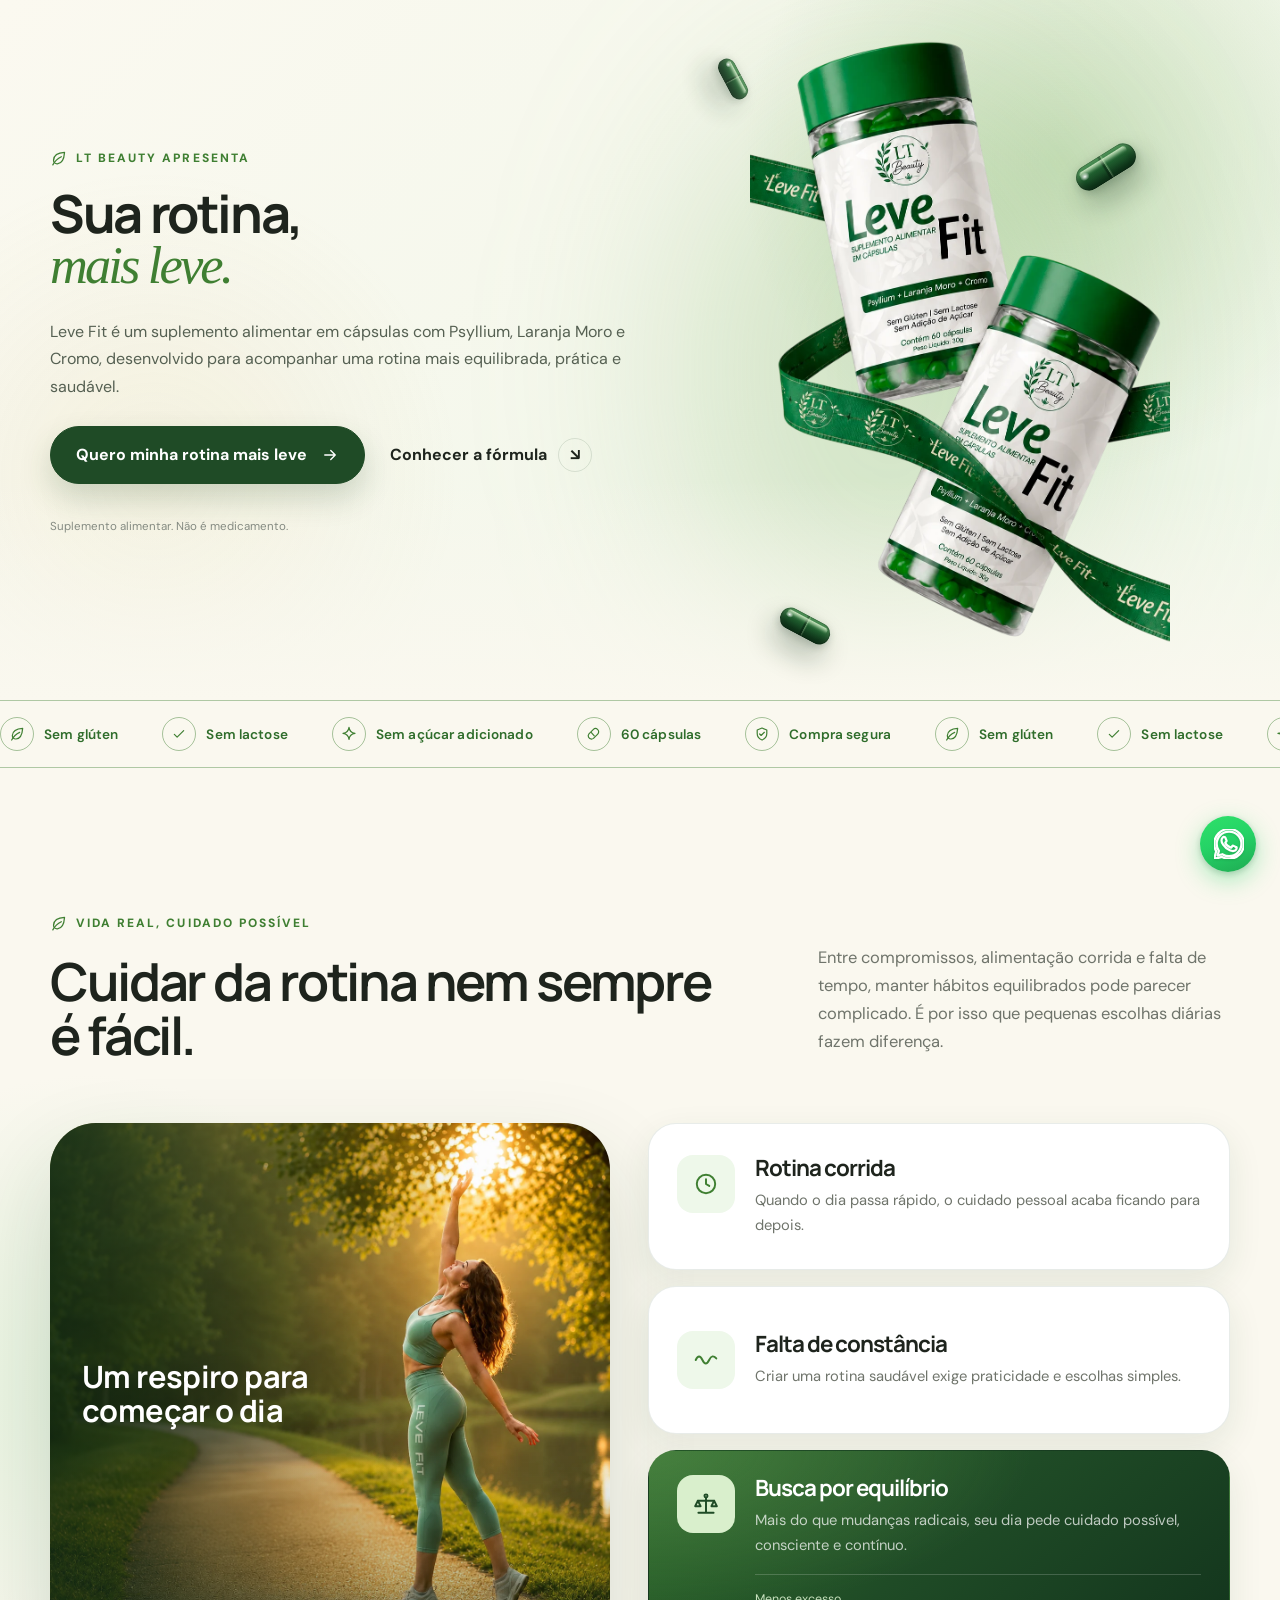
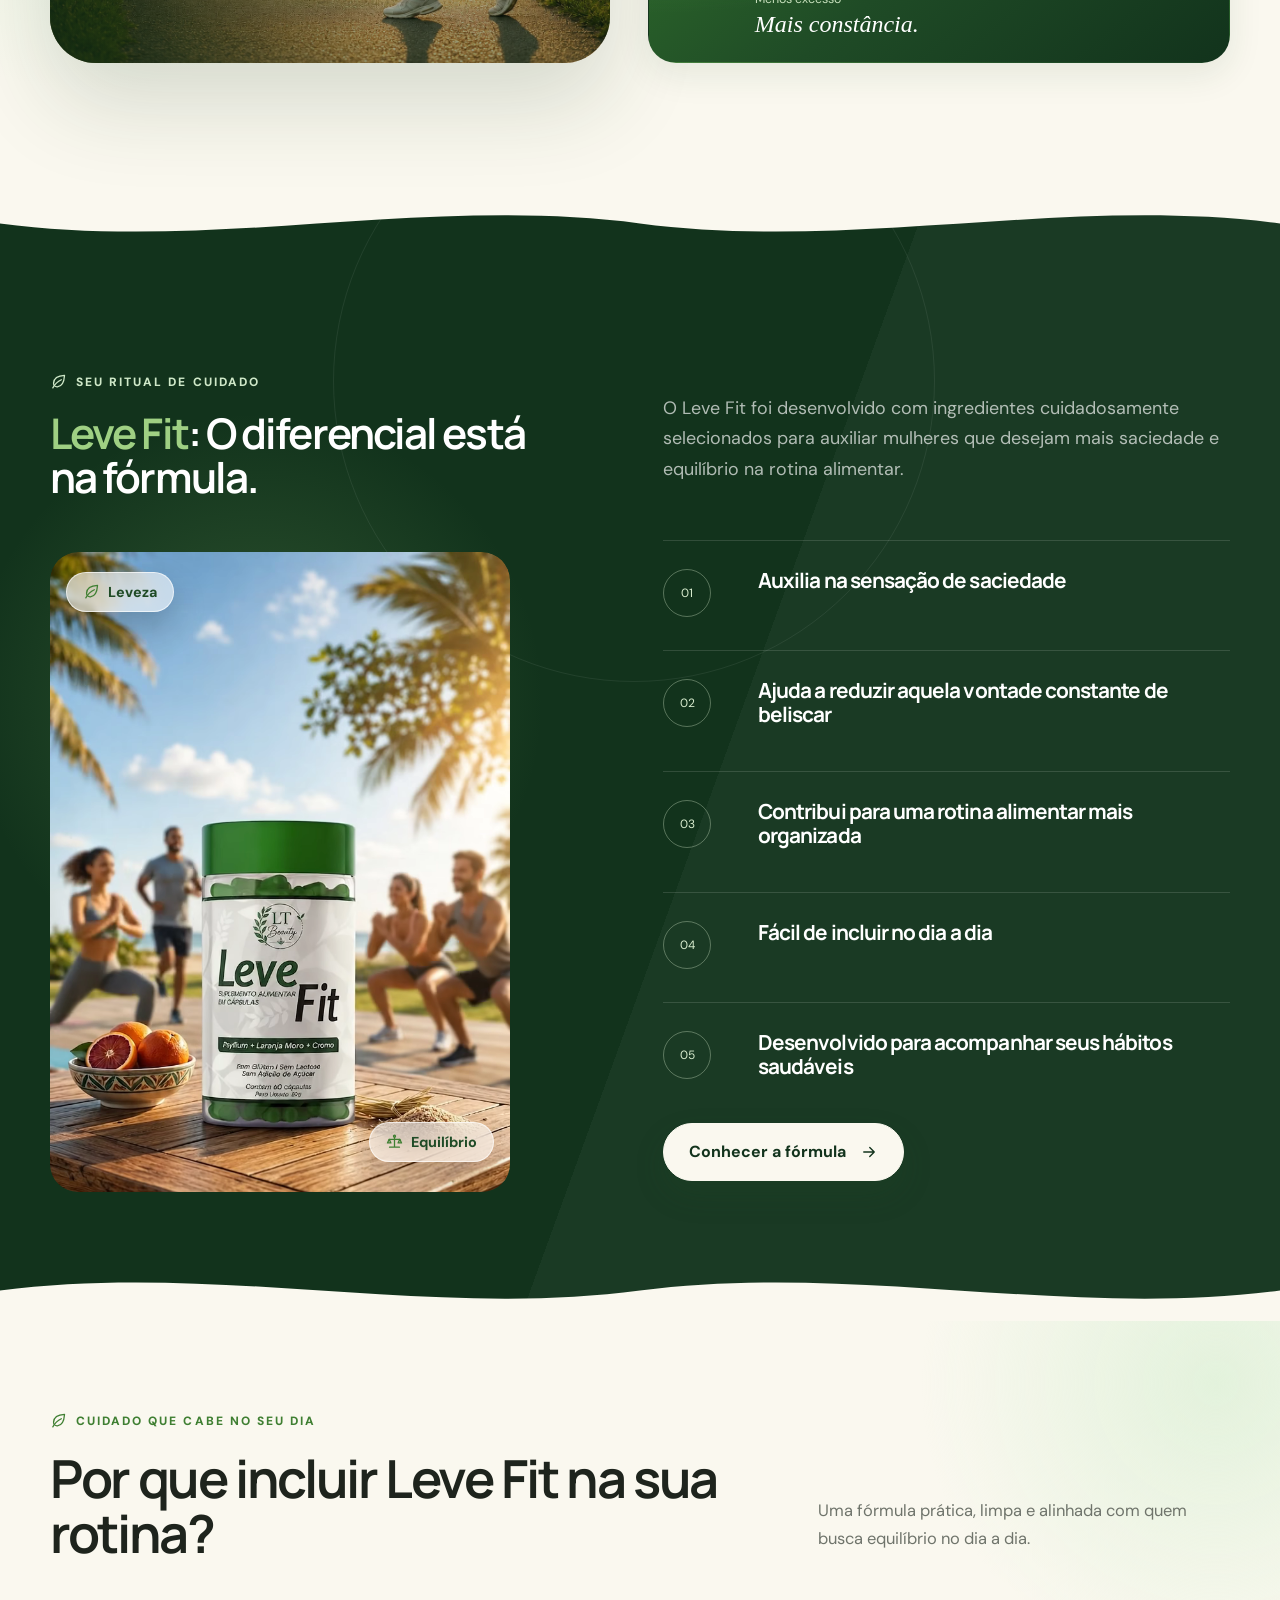
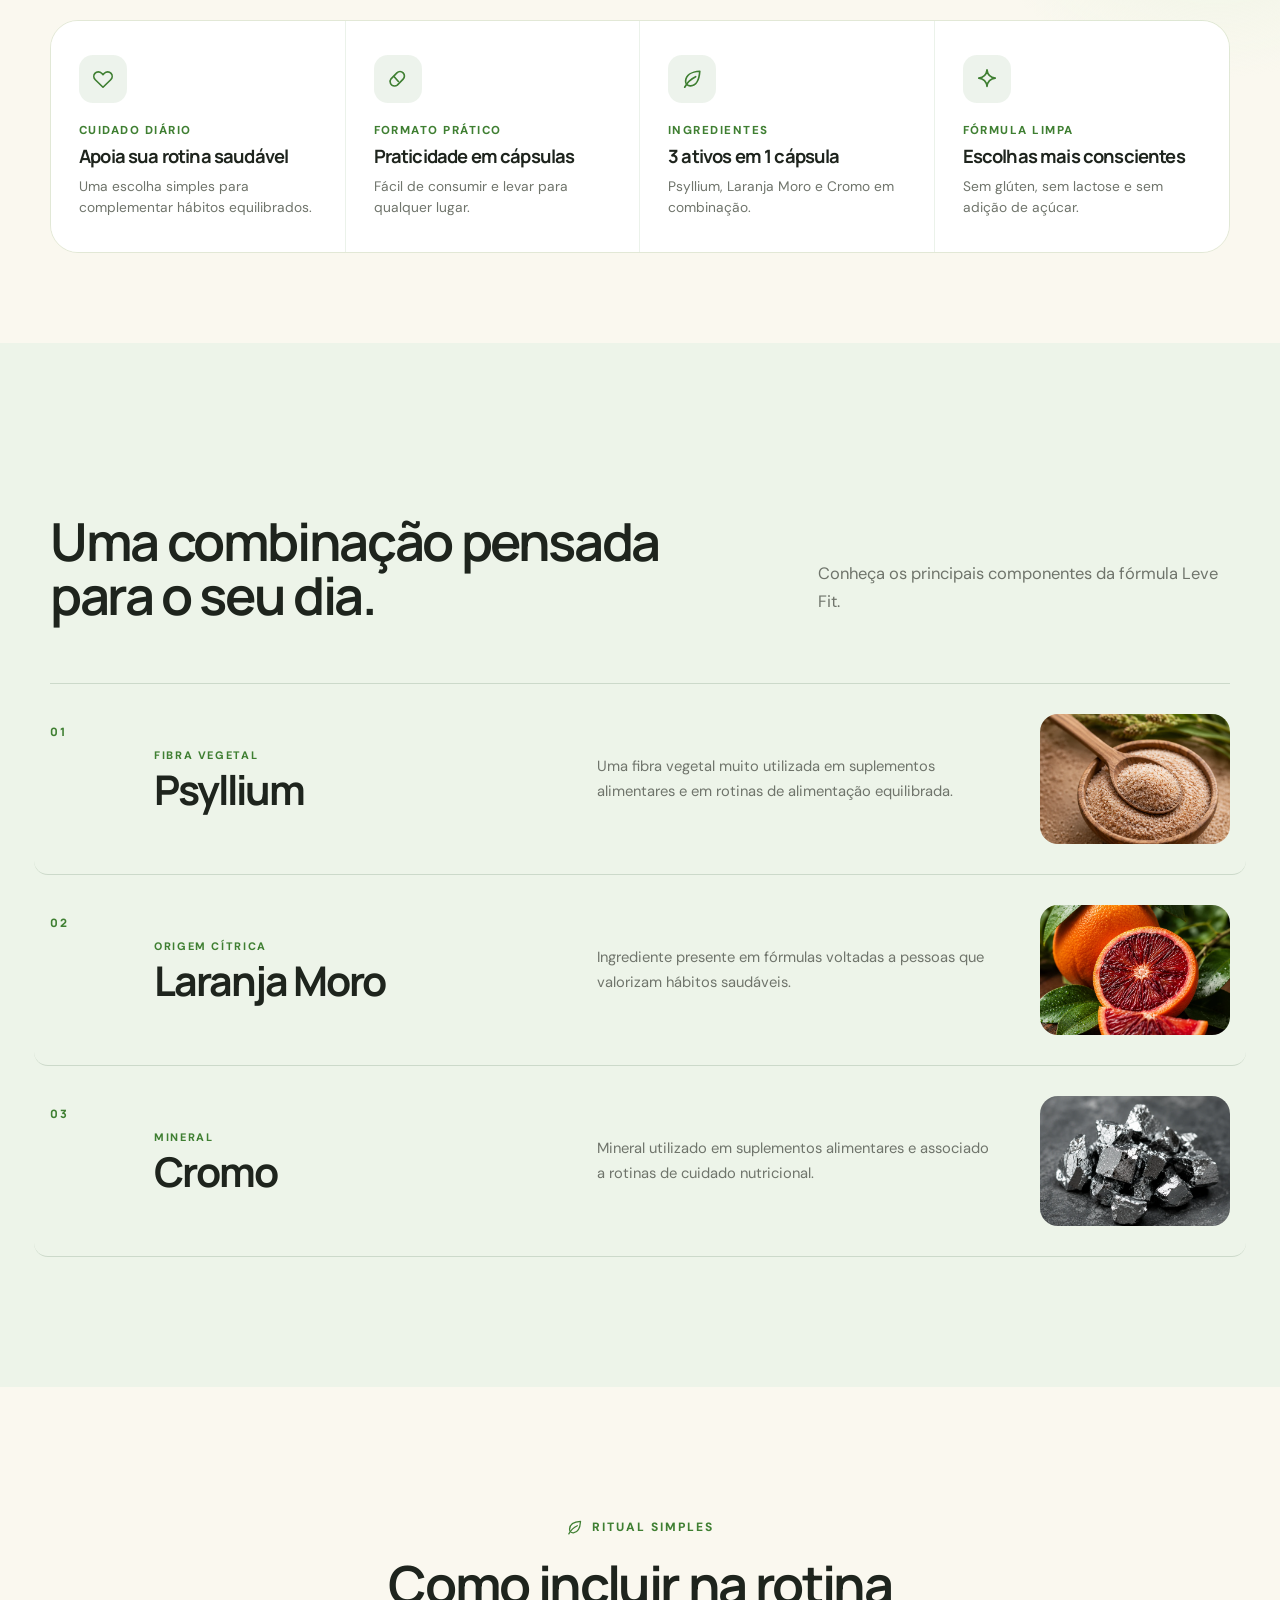
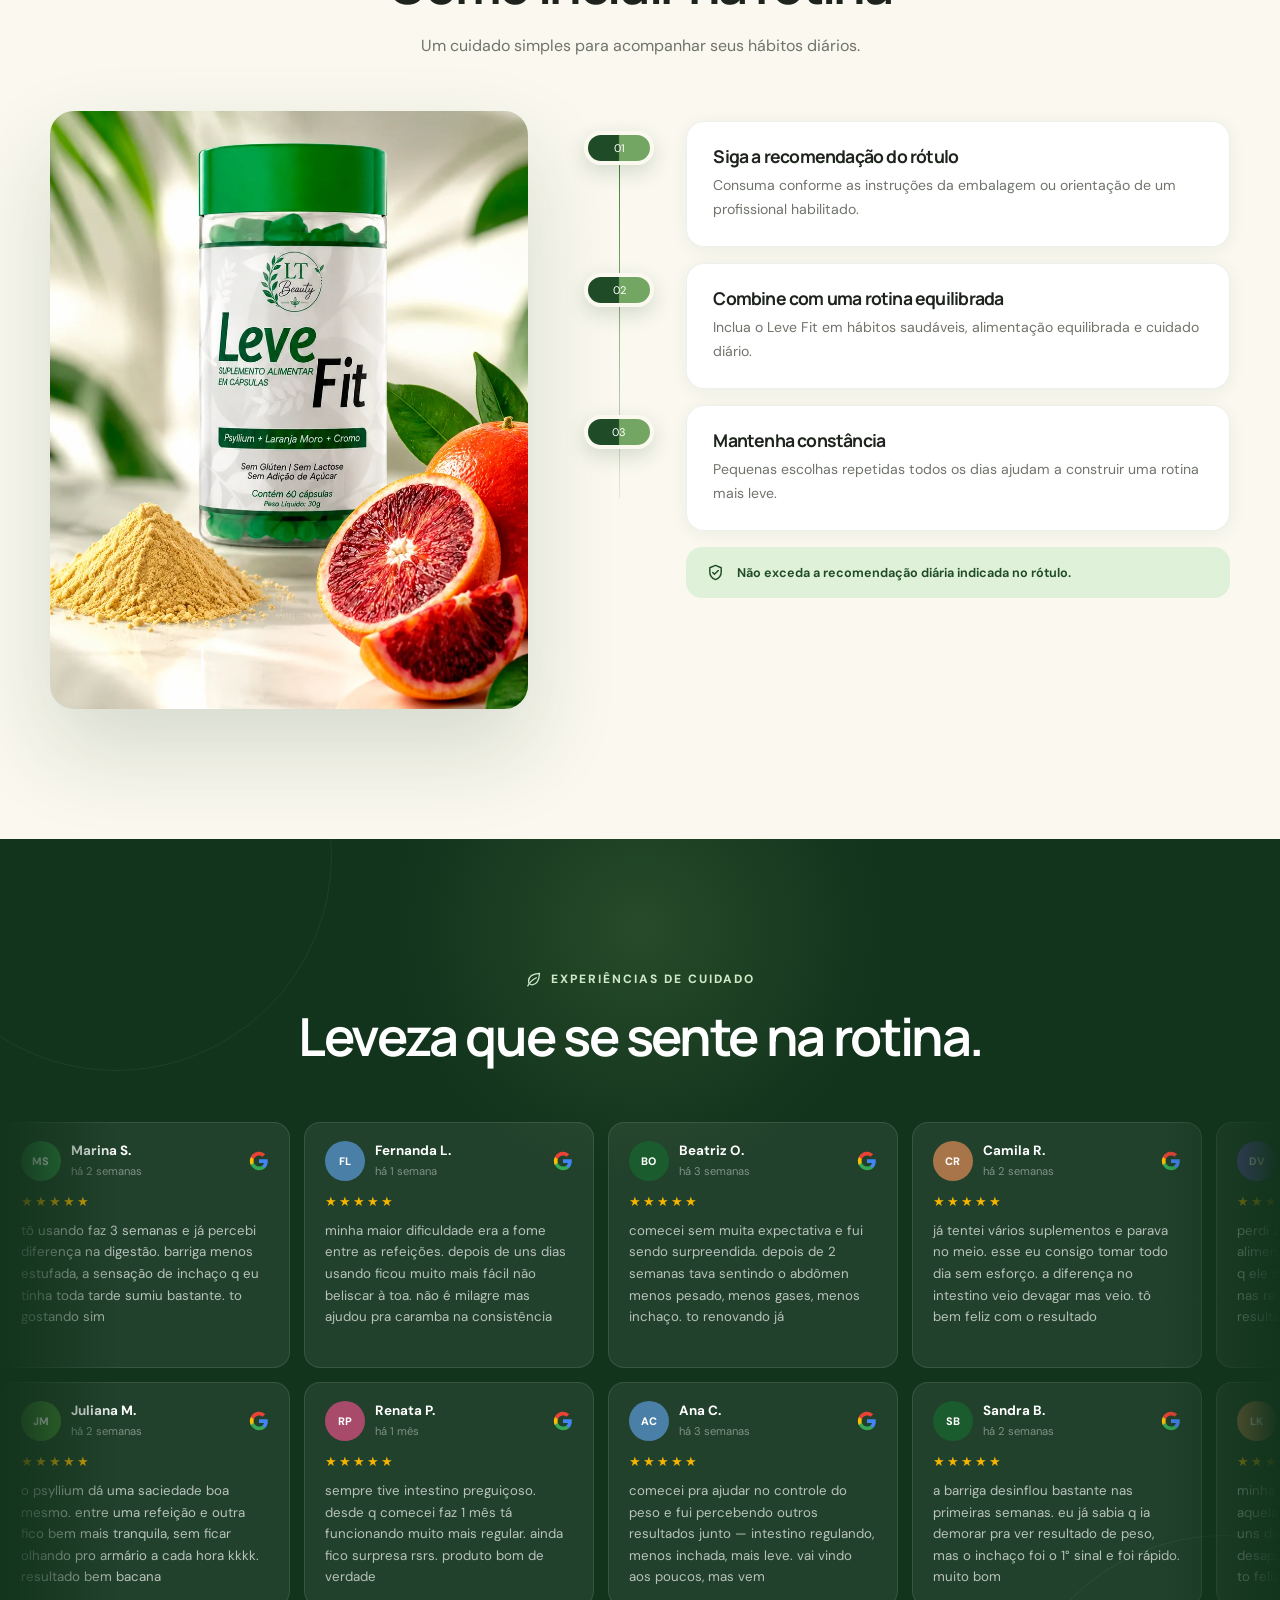
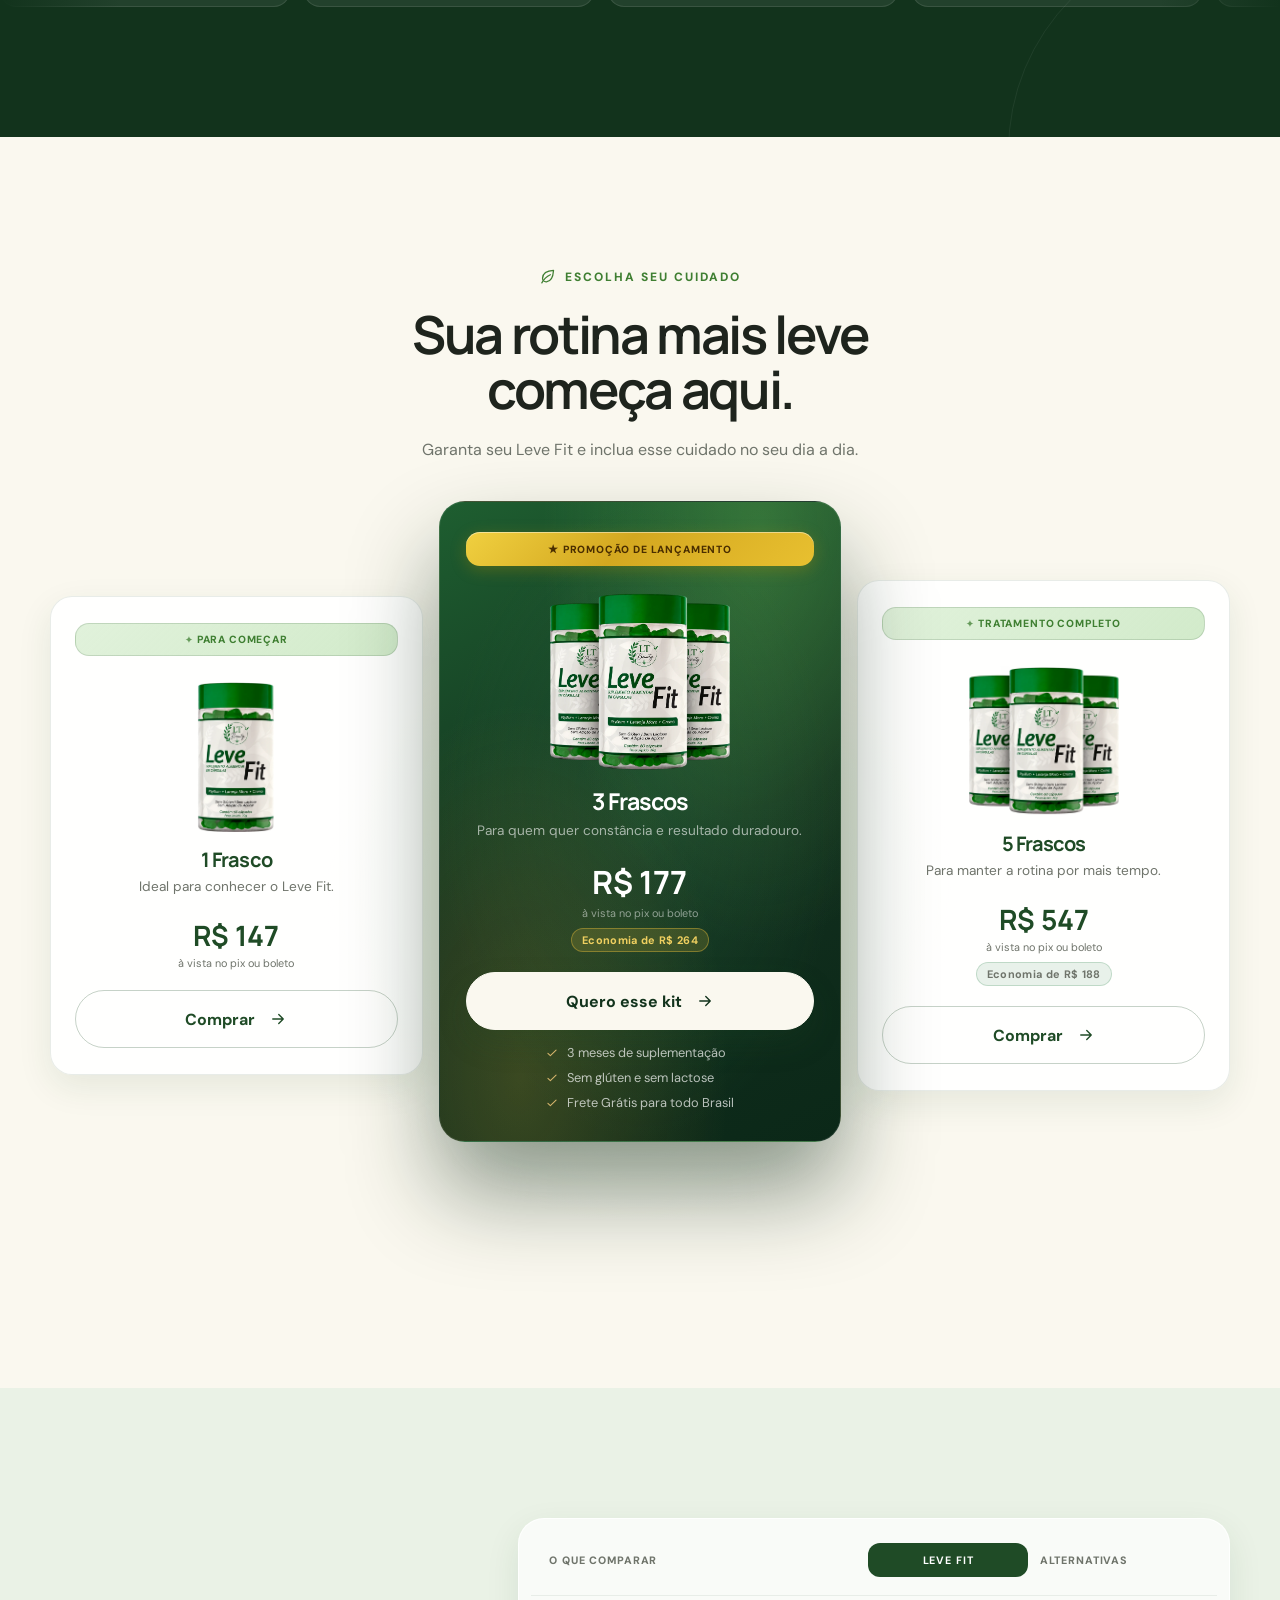
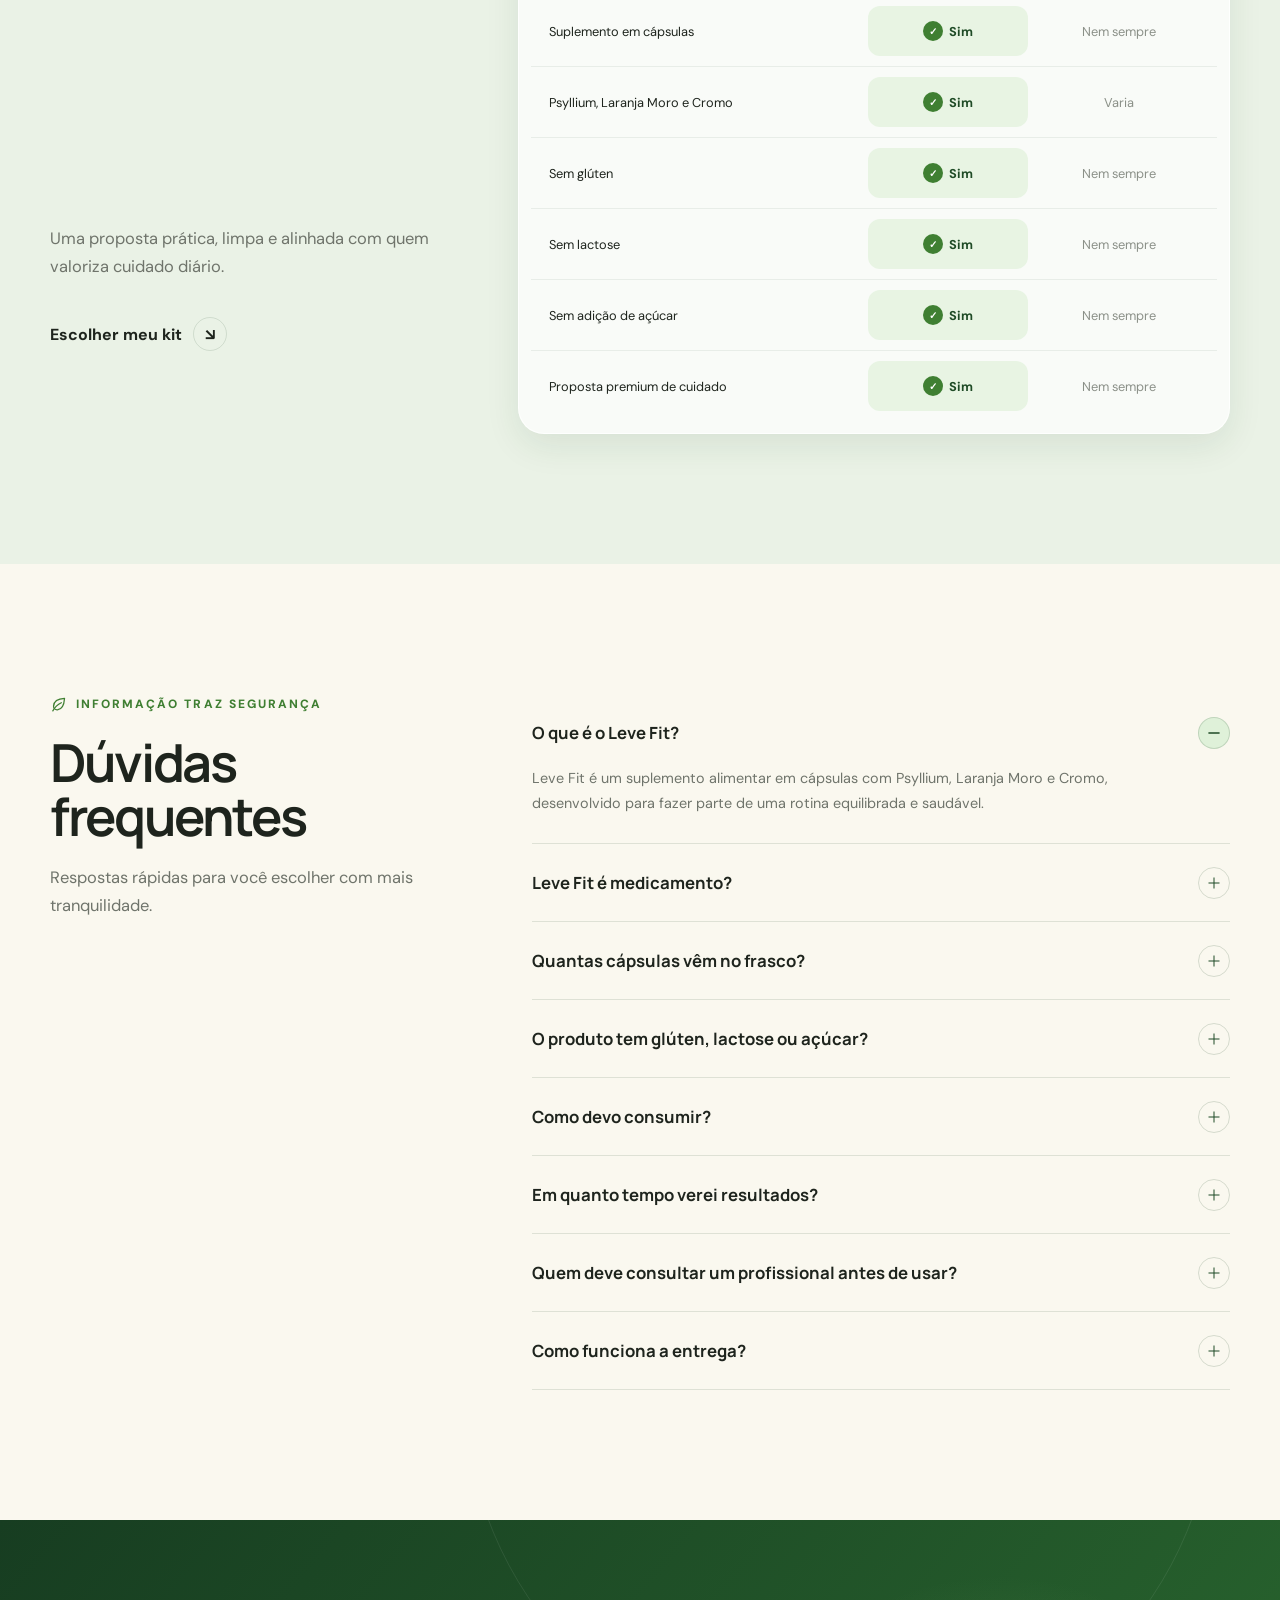
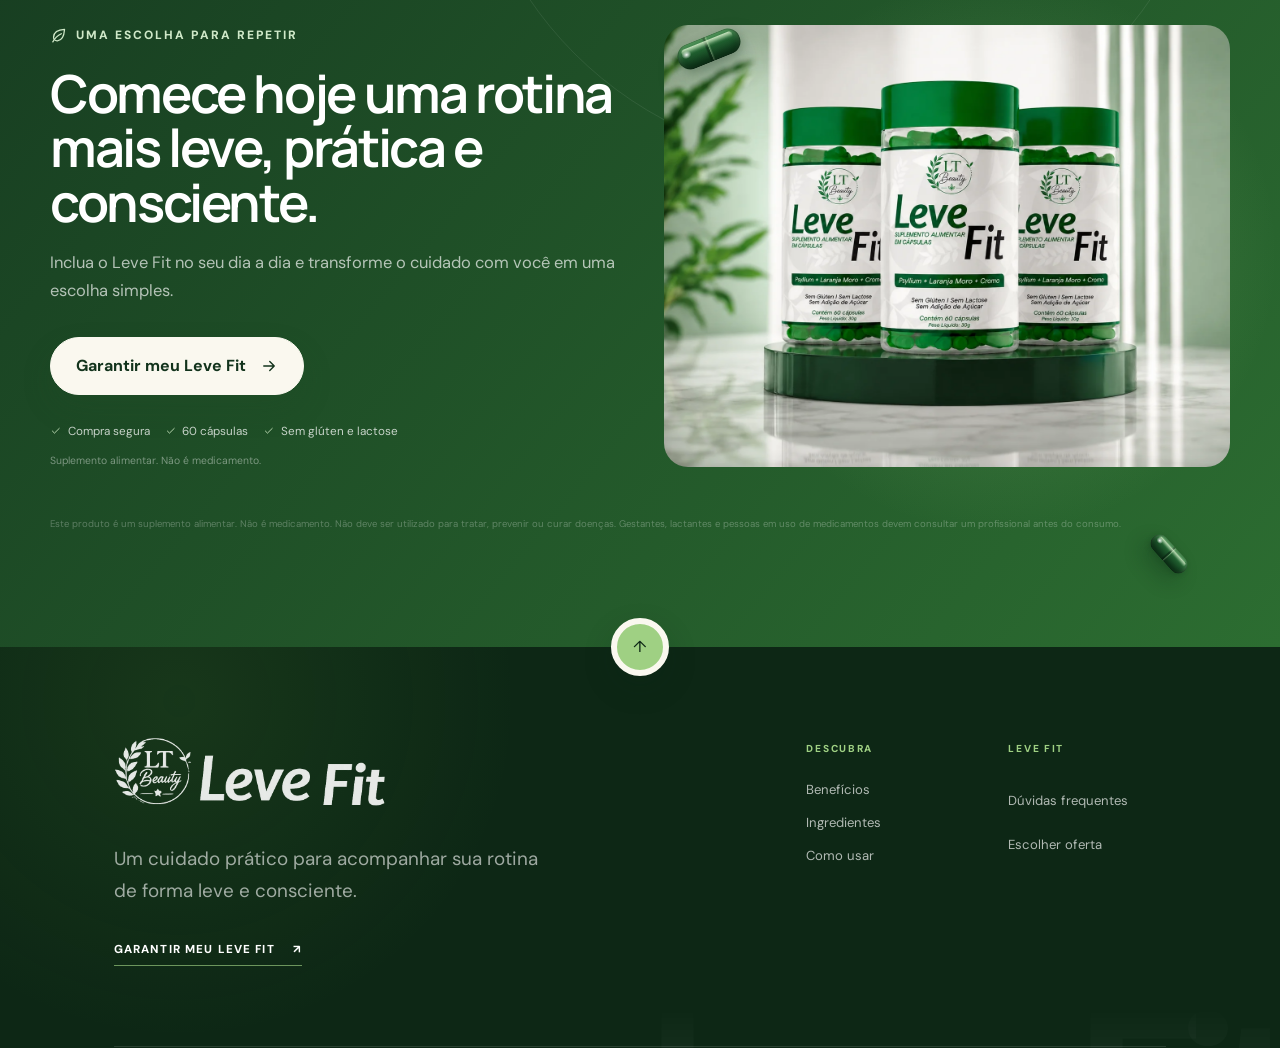
==== index.html @ 5aac49a7 "fix: glifo do whatsapp estava incompleto O SVG tinha so 2 dos 3 subpaths do simbolo: faltava justame" ====
﻿<!doctype html>
<html lang="pt-BR">
<head>
  <meta charset="utf-8">
  <meta name="viewport" content="width=device-width, initial-scale=1">
  <meta name="theme-color" content="#1f4b26">
  <meta name="description" content="Conheça o Leve Fit, suplemento alimentar em cápsulas com Psyllium, Laranja Moro e Cromo. Sem glúten, sem lactose e sem adição de açúcar.">
  <title>Leve Fit | Suplemento Alimentar em Cápsulas | LT Beauty</title>

  <!-- Open Graph / WhatsApp / redes sociais -->
  <meta property="og:type" content="website">
  <meta property="og:site_name" content="Leve Fit">
  <meta property="og:url" content="https://vortexoficial.github.io/levefit/">
  <meta property="og:title" content="Leve Fit | Suplemento Alimentar em Cápsulas | LT Beauty">
  <meta property="og:description" content="Conheça o Leve Fit, suplemento alimentar em cápsulas com Psyllium, Laranja Moro e Cromo. Sem glúten, sem lactose e sem adição de açúcar.">
  <meta property="og:image" content="https://vortexoficial.github.io/levefit/assets/thumb-og.jpg">
  <meta property="og:image:width" content="1200">
  <meta property="og:image:height" content="1200">
  <meta property="og:image:type" content="image/jpeg">
  <meta property="og:image:alt" content="Leve Fit – Suplemento alimentar em cápsulas">
  <!-- Twitter / X -->
  <meta name="twitter:card" content="summary_large_image">
  <meta name="twitter:title" content="Leve Fit | Suplemento Alimentar em Cápsulas | LT Beauty">
  <meta name="twitter:description" content="Conheça o Leve Fit, suplemento alimentar em cápsulas com Psyllium, Laranja Moro e Cromo. Sem glúten, sem lactose e sem adição de açúcar.">
  <meta name="twitter:image" content="https://vortexoficial.github.io/levefit/assets/thumb-og.jpg">
  <link rel="preconnect" href="https://fonts.googleapis.com">
  <link rel="preconnect" href="https://fonts.gstatic.com" crossorigin>
  <link href="https://fonts.googleapis.com/css2?family=DM+Sans:wght@400;500;600;700&family=Manrope:wght@400;500;600;700;800&display=swap" rel="stylesheet">
  <link rel="icon" type="image/svg+xml" href="assets/favicon.svg">
  <link rel="stylesheet" href="styles.css">
  <script src="script.js" defer></script>
</head>
<body>
  <a class="skip-link" href="#conteudo">Pular para o conteúdo</a>

  <svg class="svg-sprite" aria-hidden="true">
    <symbol id="i-leaf" viewBox="0 0 24 24">
      <path d="M20.5 3.5C11 4 5.4 8.2 5 14.3c-.2 3.2 2.3 5.5 5.5 5.2 6.2-.5 9.4-7.4 10-16Z"/>
      <path d="M4 21c2.6-5 6.5-8.9 12-11.5"/>
    </symbol>
    <symbol id="i-check" viewBox="0 0 24 24">
      <path d="m5 12.5 4.2 4.2L19 7"/>
    </symbol>
    <symbol id="i-shield" viewBox="0 0 24 24">
      <path d="M12 3 4.8 6v5.3c0 4.6 2.8 8 7.2 9.7 4.4-1.7 7.2-5.1 7.2-9.7V6L12 3Z"/>
      <path d="m8.5 12 2.2 2.2 4.8-4.8"/>
    </symbol>
    <symbol id="i-capsule" viewBox="0 0 24 24">
      <path d="M8.2 19.6a4.8 4.8 0 0 1-3.8-7.8l6.4-6.4a4.8 4.8 0 0 1 6.8 6.8l-6.4 6.4a4.8 4.8 0 0 1-3 1Z"/>
      <path d="m8.1 9.8 4.3 4.9"/>
    </symbol>
    <symbol id="i-spark" viewBox="0 0 24 24">
      <path d="M12 2c.7 5.7 3.3 8.3 9 9-5.7.7-8.3 3.3-9 9-.7-5.7-3.3-8.3-9-9 5.7-.7 8.3-3.3 9-9Z"/>
    </symbol>
    <symbol id="i-heart" viewBox="0 0 24 24">
      <path d="M20.8 5.9c-2-2.2-5.3-2.2-7.3-.2L12 7.2l-1.5-1.5c-2-2-5.3-2-7.3.2-1.8 2-1.5 5 .4 6.9L12 21l8.4-8.2c1.9-1.9 2.2-4.9.4-6.9Z"/>
    </symbol>
    <symbol id="i-arrow" viewBox="0 0 24 24">
      <path d="M5 12h14M13 6l6 6-6 6"/>
    </symbol>
    <symbol id="i-lock" viewBox="0 0 24 24">
      <rect x="4.5" y="10" width="15" height="11" rx="3"/>
      <path d="M8 10V7a4 4 0 0 1 8 0v3"/>
    </symbol>
    <symbol id="i-box" viewBox="0 0 24 24">
      <path d="m4 7.5 8-4 8 4v9l-8 4-8-4v-9Z"/>
      <path d="m4.5 7.7 7.5 4 7.5-4M12 12v8.5"/>
    </symbol>
    <symbol id="i-clock" viewBox="0 0 24 24">
      <circle cx="12" cy="12" r="8.5"/>
      <path d="M12 7.6V12l3 1.8"/>
    </symbol>
    <symbol id="i-wave" viewBox="0 0 24 24">
      <path d="M2.5 12c2-4.2 4.2-4.2 6.2 0s4.2 4.2 6.2 0 4.2-4.2 6.6-1.4"/>
    </symbol>
    <symbol id="i-balance" viewBox="0 0 24 24">
      <circle cx="12" cy="4.5" r="1.4"/>
      <path d="M12 5.9V20M5 20h14M4.5 9h15"/>
      <path d="M4.5 9 2 14h5z"/>
      <path d="M19.5 9 17 14h5z"/>
    </symbol>
  </svg>

  <main id="conteudo">
    <section class="hero section" id="inicio">
      <div class="hero-glow" aria-hidden="true"></div>
      <div class="capsule capsule-a" aria-hidden="true"></div>
      <div class="capsule capsule-b" aria-hidden="true"></div>
      <div class="capsule capsule-c" aria-hidden="true"></div>
      <div class="container hero-grid">
        <div class="hero-copy">
          <p class="eyebrow reveal"><span></span> LT Beauty apresenta</p>
          <h1 class="reveal">Sua rotina, <em>mais leve.</em></h1>
          <p class="hero-text reveal">Leve Fit é um suplemento alimentar em cápsulas com Psyllium, Laranja Moro e Cromo, desenvolvido para acompanhar uma rotina mais equilibrada, prática e saudável.</p>
          <div class="hero-actions reveal">
            <a class="button magnetic" href="#comprar">Quero minha rotina mais leve <svg><use href="#i-arrow"/></svg></a>
            <a class="text-link" href="#formula">Conhecer a fórmula <span>↘</span></a>
          </div>
          <p class="microcopy reveal">Suplemento alimentar. Não é medicamento.</p>
        </div>

        <div class="hero-visual reveal">
          <picture class="hero-image-wrap">
            <source media="(max-width: 820px)" srcset="assets/imgmobile.webp">
            <img src="assets/img.webp" alt="Frasco do suplemento Leve Fit com cápsulas verdes">
          </picture>
        </div>
      </div>
    </section>

    <section class="trust-strip" aria-label="Diferenciais do produto">
      <div class="trust-track">
        <div class="trust-group">
          <article class="trust-card"><span><svg><use href="#i-leaf"/></svg></span> Sem glúten</article>
          <article class="trust-card"><span><svg><use href="#i-check"/></svg></span> Sem lactose</article>
          <article class="trust-card"><span><svg><use href="#i-spark"/></svg></span> Sem açúcar adicionado</article>
          <article class="trust-card"><span><svg><use href="#i-capsule"/></svg></span> 60 cápsulas</article>
          <article class="trust-card"><span><svg><use href="#i-shield"/></svg></span> Compra segura</article>
          <article class="trust-card"><span><svg><use href="#i-leaf"/></svg></span> Sem glúten</article>
          <article class="trust-card"><span><svg><use href="#i-check"/></svg></span> Sem lactose</article>
          <article class="trust-card"><span><svg><use href="#i-spark"/></svg></span> Sem açúcar adicionado</article>
          <article class="trust-card"><span><svg><use href="#i-capsule"/></svg></span> 60 cápsulas</article>
          <article class="trust-card"><span><svg><use href="#i-shield"/></svg></span> Compra segura</article>
          <article class="trust-card"><span><svg><use href="#i-leaf"/></svg></span> Sem glúten</article>
          <article class="trust-card"><span><svg><use href="#i-check"/></svg></span> Sem lactose</article>
          <article class="trust-card"><span><svg><use href="#i-spark"/></svg></span> Sem açúcar adicionado</article>
          <article class="trust-card"><span><svg><use href="#i-capsule"/></svg></span> 60 cápsulas</article>
          <article class="trust-card"><span><svg><use href="#i-shield"/></svg></span> Compra segura</article>
        </div>
        <div class="trust-group" aria-hidden="true">
          <article class="trust-card"><span><svg><use href="#i-leaf"/></svg></span> Sem glúten</article>
          <article class="trust-card"><span><svg><use href="#i-check"/></svg></span> Sem lactose</article>
          <article class="trust-card"><span><svg><use href="#i-spark"/></svg></span> Sem açúcar adicionado</article>
          <article class="trust-card"><span><svg><use href="#i-capsule"/></svg></span> 60 cápsulas</article>
          <article class="trust-card"><span><svg><use href="#i-shield"/></svg></span> Compra segura</article>
          <article class="trust-card"><span><svg><use href="#i-leaf"/></svg></span> Sem glúten</article>
          <article class="trust-card"><span><svg><use href="#i-check"/></svg></span> Sem lactose</article>
          <article class="trust-card"><span><svg><use href="#i-spark"/></svg></span> Sem açúcar adicionado</article>
          <article class="trust-card"><span><svg><use href="#i-capsule"/></svg></span> 60 cápsulas</article>
          <article class="trust-card"><span><svg><use href="#i-shield"/></svg></span> Compra segura</article>
          <article class="trust-card"><span><svg><use href="#i-leaf"/></svg></span> Sem glúten</article>
          <article class="trust-card"><span><svg><use href="#i-check"/></svg></span> Sem lactose</article>
          <article class="trust-card"><span><svg><use href="#i-spark"/></svg></span> Sem açúcar adicionado</article>
          <article class="trust-card"><span><svg><use href="#i-capsule"/></svg></span> 60 cápsulas</article>
          <article class="trust-card"><span><svg><use href="#i-shield"/></svg></span> Compra segura</article>
        </div>
      </div>
    </section>

    <section class="section routine-section">
      <div class="container">
        <div class="section-heading split-heading">
          <div>
            <p class="eyebrow reveal"><span></span> Vida real, cuidado possível</p>
            <h2 class="reveal">Cuidar da rotina nem sempre é fácil.</h2>
          </div>
          <p class="reveal">Entre compromissos, alimentação corrida e falta de tempo, manter hábitos equilibrados pode parecer complicado. É por isso que pequenas escolhas diárias fazem diferença.</p>
        </div>

        <div class="routine-layout">
          <figure class="routine-feature reveal">
            <!-- Replace this placeholder with final product/lifestyle image. -->
            <img src="assets/morning-routine.webp" loading="lazy" alt="Mulher em uma rotina saudável ao ar livre">
            <figcaption>Um respiro para começar o dia</figcaption>
          </figure>

          <ol class="routine-journey">
            <li class="journey-step reveal">
              <span class="journey-icon"><svg><use href="#i-clock"/></svg></span>
              <div class="journey-body">
                <h3>Rotina corrida</h3>
                <p>Quando o dia passa rápido, o cuidado pessoal acaba ficando para depois.</p>
              </div>
            </li>
            <li class="journey-step reveal">
              <span class="journey-icon"><svg><use href="#i-wave"/></svg></span>
              <div class="journey-body">
                <h3>Falta de constância</h3>
                <p>Criar uma rotina saudável exige praticidade e escolhas simples.</p>
              </div>
            </li>
            <li class="journey-step journey-step-final reveal">
              <span class="journey-icon"><svg><use href="#i-balance"/></svg></span>
              <div class="journey-body">
                <h3>Busca por equilíbrio</h3>
                <p>Mais do que mudanças radicais, seu dia pede cuidado possível, consciente e contínuo.</p>
                <div class="journey-manifesto">
                  <span>Menos excesso</span>
                  <strong>Mais constância.</strong>
                </div>
              </div>
            </li>
          </ol>
        </div>
      </div>
    </section>

    <section class="section product-story" id="formula">
      <svg class="story-wave story-wave-top" viewBox="0 0 1440 70" preserveAspectRatio="none" aria-hidden="true">
        <path d="M0,38 C240,72 480,4 720,38 C960,72 1200,4 1440,38 L1440,0 L0,0 Z"/>
      </svg>
      <div class="product-story-bg" aria-hidden="true"></div>
      <div class="container story-grid">
        <div class="story-sticky">
          <p class="eyebrow eyebrow-light reveal"><span></span> Seu ritual de cuidado</p>
          <h2 class="reveal"><span class="story-brand">Leve Fit</span>: O diferencial está na fórmula.</h2>
          <div class="story-product reveal">
            <video autoplay muted loop playsinline>
              <source src="assets/video.mp4" type="video/mp4">
            </video>
            <span class="story-badge story-badge-a"><svg><use href="#i-leaf"/></svg> Leveza</span>
            <span class="story-badge story-badge-b"><svg><use href="#i-balance"/></svg> Equilíbrio</span>
          </div>
        </div>
        <div class="story-steps">
          <p class="story-intro reveal">O Leve Fit foi desenvolvido com ingredientes cuidadosamente selecionados para auxiliar mulheres que desejam mais saciedade e equilíbrio na rotina alimentar.</p>
          <article class="story-card reveal">
            <span>01</span>
            <div>
              <h3>Auxilia na sensação de saciedade</h3>
            </div>
          </article>
          <article class="story-card reveal">
            <span>02</span>
            <div>
              <h3>Ajuda a reduzir aquela vontade constante de beliscar</h3>
            </div>
          </article>
          <article class="story-card reveal">
            <span>03</span>
            <div>
              <h3>Contribui para uma rotina alimentar mais organizada</h3>
            </div>
          </article>
          <article class="story-card reveal">
            <span>04</span>
            <div>
              <h3>Fácil de incluir no dia a dia</h3>
            </div>
          </article>
          <article class="story-card reveal">
            <span>05</span>
            <div>
              <h3>Desenvolvido para acompanhar seus hábitos saudáveis</h3>
            </div>
          </article>
          <a class="button button-cream magnetic reveal" href="#ingredientes">Conhecer a fórmula <svg><use href="#i-arrow"/></svg></a>
        </div>
      </div>
      <svg class="story-wave story-wave-bottom" viewBox="0 0 1440 70" preserveAspectRatio="none" aria-hidden="true">
        <path d="M0,32 C240,-2 480,66 720,32 C960,-2 1200,66 1440,32 L1440,70 L0,70 Z"/>
      </svg>
    </section>

    <section class="section benefits-section" id="beneficios">
      <div class="container">
        <div class="section-heading split-heading">
          <div>
            <p class="eyebrow reveal"><span></span> Cuidado que cabe no seu dia</p>
            <h2 class="reveal">Por que incluir Leve Fit na sua rotina?</h2>
          </div>
          <p class="reveal">Uma fórmula prática, limpa e alinhada com quem busca equilíbrio no dia a dia.</p>
        </div>
        <div class="pillars-grid">
          <article class="pillar-card reveal">
            <span class="pillar-icon"><svg><use href="#i-heart"/></svg></span>
            <div>
              <p class="eyebrow-mini">Cuidado diário</p>
              <h3>Apoia sua rotina saudável</h3>
              <p>Uma escolha simples para complementar hábitos equilibrados.</p>
            </div>
          </article>
          <article class="pillar-card reveal">
            <span class="pillar-icon"><svg><use href="#i-capsule"/></svg></span>
            <div>
              <p class="eyebrow-mini">Formato prático</p>
              <h3>Praticidade em cápsulas</h3>
              <p>Fácil de consumir e levar para qualquer lugar.</p>
            </div>
          </article>
          <article class="pillar-card reveal">
            <span class="pillar-icon"><svg><use href="#i-leaf"/></svg></span>
            <div>
              <p class="eyebrow-mini">Ingredientes</p>
              <h3>3 ativos em 1 cápsula</h3>
              <p>Psyllium, Laranja Moro e Cromo em combinação.</p>
            </div>
          </article>
          <article class="pillar-card reveal">
            <span class="pillar-icon"><svg><use href="#i-spark"/></svg></span>
            <div>
              <p class="eyebrow-mini">Fórmula limpa</p>
              <h3>Escolhas mais conscientes</h3>
              <p>Sem glúten, sem lactose e sem adição de açúcar.</p>
            </div>
          </article>
        </div>
      </div>
    </section>

    <section class="section ingredients-section" id="ingredientes">
      <div class="container">
        <div class="section-heading split-heading">
          <div>
            <p class="eyebrow reveal"><span></span> Transparência na fórmula</p>
            <h2 class="reveal">Uma combinação pensada para o seu dia.</h2>
          </div>
          <p class="reveal">Conheça os principais componentes da fórmula Leve Fit.</p>
        </div>

        <div class="ing-list">
          <article class="ing-row reveal">
            <span class="ing-num">01</span>
            <div class="ing-name">
              <small>Fibra vegetal</small>
              <h3>Psyllium</h3>
            </div>
            <p class="ing-desc">Uma fibra vegetal muito utilizada em suplementos alimentares e em rotinas de alimentação equilibrada.</p>
            <div class="ing-img">
              <img src="assets/psyllium.webp" loading="lazy" alt="Psyllium em composição natural">
            </div>
          </article>
          <article class="ing-row reveal">
            <span class="ing-num">02</span>
            <div class="ing-name">
              <small>Origem cítrica</small>
              <h3>Laranja Moro</h3>
            </div>
            <p class="ing-desc">Ingrediente presente em fórmulas voltadas a pessoas que valorizam hábitos saudáveis.</p>
            <div class="ing-img">
              <img src="assets/laranja.webp" loading="lazy" alt="Laranja Moro em composição natural">
            </div>
          </article>
          <article class="ing-row reveal">
            <span class="ing-num">03</span>
            <div class="ing-name">
              <small>Mineral</small>
              <h3>Cromo</h3>
            </div>
            <p class="ing-desc">Mineral utilizado em suplementos alimentares e associado a rotinas de cuidado nutricional.</p>
            <div class="ing-img">
              <img src="assets/cromo.webp" loading="lazy" alt="Cromo em composição natural">
            </div>
          </article>
        </div>

      </div>
    </section>

    <section class="section how-section" id="como-usar">
      <div class="container">
        <div class="how-header">
          <p class="eyebrow reveal"><span></span> Ritual simples</p>
          <h2 class="reveal">Como incluir na rotina</h2>
          <p class="reveal">Um cuidado simples para acompanhar seus hábitos diários.</p>
        </div>
        <div class="how-body">
          <div class="how-video reveal">
            <img src="assets/img2.webp" loading="lazy" alt="Frasco do suplemento Leve Fit com 60 cápsulas">
          </div>
          <ol class="timeline">
            <li class="timeline-item reveal">
              <span class="timeline-number">01</span>
              <div><h3>Siga a recomendação do rótulo</h3><p>Consuma conforme as instruções da embalagem ou orientação de um profissional habilitado.</p></div>
            </li>
            <li class="timeline-item reveal">
              <span class="timeline-number">02</span>
              <div><h3>Combine com uma rotina equilibrada</h3><p>Inclua o Leve Fit em hábitos saudáveis, alimentação equilibrada e cuidado diário.</p></div>
            </li>
            <li class="timeline-item reveal">
              <span class="timeline-number">03</span>
              <div><h3>Mantenha constância</h3><p>Pequenas escolhas repetidas todos os dias ajudam a construir uma rotina mais leve.</p></div>
            </li>
            <li class="timeline-note reveal"><svg><use href="#i-shield"/></svg><span>Não exceda a recomendação diária indicada no rótulo.</span></li>
          </ol>
        </div>
      </div>
    </section>


<section class="section testimonials-section">
      <div class="testimonial-glow" aria-hidden="true"></div>
      <div class="container">
        <div class="section-heading centered-heading light-heading">
          <p class="eyebrow eyebrow-light reveal"><span></span> Experiências de cuidado</p>
          <h2 class="reveal">Leveza que se sente na rotina.</h2>
        </div>
      </div>

      <div class="reviews-wrap reveal">
        <!-- Row A → esquerda -->
        <div class="reviews-track reviews-track-a">
          <div class="reviews-group">
            <article class="rv-card"><div class="rv-head"><div class="rv-avatar" style="--av:#2d8040">MS</div><div class="rv-meta"><strong>Marina S.</strong><time>há 2 semanas</time></div><svg class="rv-google" viewBox="0 0 24 24" aria-hidden="true"><path d="M22.56 12.25c0-.78-.07-1.53-.2-2.25H12v4.26h5.92c-.26 1.37-1.04 2.53-2.21 3.31v2.77h3.57c2.08-1.92 3.28-4.74 3.28-8.09z" fill="#4285F4"/><path d="M12 23c2.97 0 5.46-.98 7.28-2.66l-3.57-2.77c-.98.66-2.23 1.06-3.71 1.06-2.86 0-5.29-1.93-6.16-4.53H2.18v2.84C3.99 20.53 7.7 23 12 23z" fill="#34A853"/><path d="M5.84 14.09c-.22-.66-.35-1.36-.35-2.09s.13-1.43.35-2.09V7.07H2.18C1.43 8.55 1 10.22 1 12s.43 3.45 1.18 4.93l2.85-2.22.81-.62z" fill="#FBBC05"/><path d="M12 5.38c1.62 0 3.06.56 4.21 1.64l3.15-3.15C17.45 2.09 14.97 1 12 1 7.7 1 3.99 3.47 2.18 7.07l3.66 2.84c.87-2.6 3.3-4.53 6.16-4.53z" fill="#EA4335"/></svg></div><div class="rv-stars">★★★★★</div><p class="rv-text">tô usando faz 3 semanas e já percebi diferença na digestão. barriga menos estufada, a sensação de inchaço q eu tinha toda tarde sumiu bastante. to gostando sim</p></article>
            <article class="rv-card"><div class="rv-head"><div class="rv-avatar" style="--av:#4a7fa8">FL</div><div class="rv-meta"><strong>Fernanda L.</strong><time>há 1 semana</time></div><svg class="rv-google" viewBox="0 0 24 24" aria-hidden="true"><path d="M22.56 12.25c0-.78-.07-1.53-.2-2.25H12v4.26h5.92c-.26 1.37-1.04 2.53-2.21 3.31v2.77h3.57c2.08-1.92 3.28-4.74 3.28-8.09z" fill="#4285F4"/><path d="M12 23c2.97 0 5.46-.98 7.28-2.66l-3.57-2.77c-.98.66-2.23 1.06-3.71 1.06-2.86 0-5.29-1.93-6.16-4.53H2.18v2.84C3.99 20.53 7.7 23 12 23z" fill="#34A853"/><path d="M5.84 14.09c-.22-.66-.35-1.36-.35-2.09s.13-1.43.35-2.09V7.07H2.18C1.43 8.55 1 10.22 1 12s.43 3.45 1.18 4.93l2.85-2.22.81-.62z" fill="#FBBC05"/><path d="M12 5.38c1.62 0 3.06.56 4.21 1.64l3.15-3.15C17.45 2.09 14.97 1 12 1 7.7 1 3.99 3.47 2.18 7.07l3.66 2.84c.87-2.6 3.3-4.53 6.16-4.53z" fill="#EA4335"/></svg></div><div class="rv-stars">★★★★★</div><p class="rv-text">minha maior dificuldade era a fome entre as refeições. depois de uns dias usando ficou muito mais fácil não beliscar à toa. não é milagre mas ajudou pra caramba na consistência</p></article>
            <article class="rv-card"><div class="rv-head"><div class="rv-avatar" style="--av:#1a5c2d">BO</div><div class="rv-meta"><strong>Beatriz O.</strong><time>há 3 semanas</time></div><svg class="rv-google" viewBox="0 0 24 24" aria-hidden="true"><path d="M22.56 12.25c0-.78-.07-1.53-.2-2.25H12v4.26h5.92c-.26 1.37-1.04 2.53-2.21 3.31v2.77h3.57c2.08-1.92 3.28-4.74 3.28-8.09z" fill="#4285F4"/><path d="M12 23c2.97 0 5.46-.98 7.28-2.66l-3.57-2.77c-.98.66-2.23 1.06-3.71 1.06-2.86 0-5.29-1.93-6.16-4.53H2.18v2.84C3.99 20.53 7.7 23 12 23z" fill="#34A853"/><path d="M5.84 14.09c-.22-.66-.35-1.36-.35-2.09s.13-1.43.35-2.09V7.07H2.18C1.43 8.55 1 10.22 1 12s.43 3.45 1.18 4.93l2.85-2.22.81-.62z" fill="#FBBC05"/><path d="M12 5.38c1.62 0 3.06.56 4.21 1.64l3.15-3.15C17.45 2.09 14.97 1 12 1 7.7 1 3.99 3.47 2.18 7.07l3.66 2.84c.87-2.6 3.3-4.53 6.16-4.53z" fill="#EA4335"/></svg></div><div class="rv-stars">★★★★★</div><p class="rv-text">comecei sem muita expectativa e fui sendo surpreendida. depois de 2 semanas tava sentindo o abdômen menos pesado, menos gases, menos inchaço. to renovando já</p></article>
            <article class="rv-card"><div class="rv-head"><div class="rv-avatar" style="--av:#a8754a">CR</div><div class="rv-meta"><strong>Camila R.</strong><time>há 2 semanas</time></div><svg class="rv-google" viewBox="0 0 24 24" aria-hidden="true"><path d="M22.56 12.25c0-.78-.07-1.53-.2-2.25H12v4.26h5.92c-.26 1.37-1.04 2.53-2.21 3.31v2.77h3.57c2.08-1.92 3.28-4.74 3.28-8.09z" fill="#4285F4"/><path d="M12 23c2.97 0 5.46-.98 7.28-2.66l-3.57-2.77c-.98.66-2.23 1.06-3.71 1.06-2.86 0-5.29-1.93-6.16-4.53H2.18v2.84C3.99 20.53 7.7 23 12 23z" fill="#34A853"/><path d="M5.84 14.09c-.22-.66-.35-1.36-.35-2.09s.13-1.43.35-2.09V7.07H2.18C1.43 8.55 1 10.22 1 12s.43 3.45 1.18 4.93l2.85-2.22.81-.62z" fill="#FBBC05"/><path d="M12 5.38c1.62 0 3.06.56 4.21 1.64l3.15-3.15C17.45 2.09 14.97 1 12 1 7.7 1 3.99 3.47 2.18 7.07l3.66 2.84c.87-2.6 3.3-4.53 6.16-4.53z" fill="#EA4335"/></svg></div><div class="rv-stars">★★★★★</div><p class="rv-text">já tentei vários suplementos e parava no meio. esse eu consigo tomar todo dia sem esforço. a diferença no intestino veio devagar mas veio. tô bem feliz com o resultado</p></article>
            <article class="rv-card"><div class="rv-head"><div class="rv-avatar" style="--av:#5a4aa8">DV</div><div class="rv-meta"><strong>Daniela V.</strong><time>há 1 mês</time></div><svg class="rv-google" viewBox="0 0 24 24" aria-hidden="true"><path d="M22.56 12.25c0-.78-.07-1.53-.2-2.25H12v4.26h5.92c-.26 1.37-1.04 2.53-2.21 3.31v2.77h3.57c2.08-1.92 3.28-4.74 3.28-8.09z" fill="#4285F4"/><path d="M12 23c2.97 0 5.46-.98 7.28-2.66l-3.57-2.77c-.98.66-2.23 1.06-3.71 1.06-2.86 0-5.29-1.93-6.16-4.53H2.18v2.84C3.99 20.53 7.7 23 12 23z" fill="#34A853"/><path d="M5.84 14.09c-.22-.66-.35-1.36-.35-2.09s.13-1.43.35-2.09V7.07H2.18C1.43 8.55 1 10.22 1 12s.43 3.45 1.18 4.93l2.85-2.22.81-.62z" fill="#FBBC05"/><path d="M12 5.38c1.62 0 3.06.56 4.21 1.64l3.15-3.15C17.45 2.09 14.97 1 12 1 7.7 1 3.99 3.47 2.18 7.07l3.66 2.84c.87-2.6 3.3-4.53 6.16-4.53z" fill="#EA4335"/></svg></div><div class="rv-stars">★★★★★</div><p class="rv-text">perdi 2kg no primeiro mês junto com alimentação mais cuidada. a saciedade q ele dá ajudou demais a não exagerar nas refeições. não esperava esse resultado tão logo</p></article>
            <article class="rv-card"><div class="rv-head"><div class="rv-avatar" style="--av:#3f7f32">PM</div><div class="rv-meta"><strong>Priscila M.</strong><time>há 3 semanas</time></div><svg class="rv-google" viewBox="0 0 24 24" aria-hidden="true"><path d="M22.56 12.25c0-.78-.07-1.53-.2-2.25H12v4.26h5.92c-.26 1.37-1.04 2.53-2.21 3.31v2.77h3.57c2.08-1.92 3.28-4.74 3.28-8.09z" fill="#4285F4"/><path d="M12 23c2.97 0 5.46-.98 7.28-2.66l-3.57-2.77c-.98.66-2.23 1.06-3.71 1.06-2.86 0-5.29-1.93-6.16-4.53H2.18v2.84C3.99 20.53 7.7 23 12 23z" fill="#34A853"/><path d="M5.84 14.09c-.22-.66-.35-1.36-.35-2.09s.13-1.43.35-2.09V7.07H2.18C1.43 8.55 1 10.22 1 12s.43 3.45 1.18 4.93l2.85-2.22.81-.62z" fill="#FBBC05"/><path d="M12 5.38c1.62 0 3.06.56 4.21 1.64l3.15-3.15C17.45 2.09 14.97 1 12 1 7.7 1 3.99 3.47 2.18 7.07l3.66 2.84c.87-2.6 3.3-4.53 6.16-4.53z" fill="#EA4335"/></svg></div><div class="rv-stars">★★★★★</div><p class="rv-text">eu vivia com barriga estufada, principalmente à tarde. depois de umas 2 semanas usando percebi muito menos inchaço. pra mim esse foi o resultado mais claro e mais rápido</p></article>
            <article class="rv-card"><div class="rv-head"><div class="rv-avatar" style="--av:#a84a6a">TF</div><div class="rv-meta"><strong>Tânia F.</strong><time>há 1 semana</time></div><svg class="rv-google" viewBox="0 0 24 24" aria-hidden="true"><path d="M22.56 12.25c0-.78-.07-1.53-.2-2.25H12v4.26h5.92c-.26 1.37-1.04 2.53-2.21 3.31v2.77h3.57c2.08-1.92 3.28-4.74 3.28-8.09z" fill="#4285F4"/><path d="M12 23c2.97 0 5.46-.98 7.28-2.66l-3.57-2.77c-.98.66-2.23 1.06-3.71 1.06-2.86 0-5.29-1.93-6.16-4.53H2.18v2.84C3.99 20.53 7.7 23 12 23z" fill="#34A853"/><path d="M5.84 14.09c-.22-.66-.35-1.36-.35-2.09s.13-1.43.35-2.09V7.07H2.18C1.43 8.55 1 10.22 1 12s.43 3.45 1.18 4.93l2.85-2.22.81-.62z" fill="#FBBC05"/><path d="M12 5.38c1.62 0 3.06.56 4.21 1.64l3.15-3.15C17.45 2.09 14.97 1 12 1 7.7 1 3.99 3.47 2.18 7.07l3.66 2.84c.87-2.6 3.3-4.53 6.16-4.53z" fill="#EA4335"/></svg></div><div class="rv-stars">★★★★★</div><p class="rv-text">3 meses usando e não parei. o que me convenceu foi a leveza que fui sentindo aos poucos — menos inchaço, intestino funcionando melhor. nada da noite pro dia mas o resultado foi real</p></article>
          </div>
          <div class="reviews-group" aria-hidden="true">
            <article class="rv-card"><div class="rv-head"><div class="rv-avatar" style="--av:#2d8040">MS</div><div class="rv-meta"><strong>Marina S.</strong><time>há 2 semanas</time></div><svg class="rv-google" viewBox="0 0 24 24" aria-hidden="true"><path d="M22.56 12.25c0-.78-.07-1.53-.2-2.25H12v4.26h5.92c-.26 1.37-1.04 2.53-2.21 3.31v2.77h3.57c2.08-1.92 3.28-4.74 3.28-8.09z" fill="#4285F4"/><path d="M12 23c2.97 0 5.46-.98 7.28-2.66l-3.57-2.77c-.98.66-2.23 1.06-3.71 1.06-2.86 0-5.29-1.93-6.16-4.53H2.18v2.84C3.99 20.53 7.7 23 12 23z" fill="#34A853"/><path d="M5.84 14.09c-.22-.66-.35-1.36-.35-2.09s.13-1.43.35-2.09V7.07H2.18C1.43 8.55 1 10.22 1 12s.43 3.45 1.18 4.93l2.85-2.22.81-.62z" fill="#FBBC05"/><path d="M12 5.38c1.62 0 3.06.56 4.21 1.64l3.15-3.15C17.45 2.09 14.97 1 12 1 7.7 1 3.99 3.47 2.18 7.07l3.66 2.84c.87-2.6 3.3-4.53 6.16-4.53z" fill="#EA4335"/></svg></div><div class="rv-stars">★★★★★</div><p class="rv-text">tô usando faz 3 semanas e já percebi diferença na digestão. barriga menos estufada, a sensação de inchaço q eu tinha toda tarde sumiu bastante. to gostando sim</p></article>
            <article class="rv-card"><div class="rv-head"><div class="rv-avatar" style="--av:#4a7fa8">FL</div><div class="rv-meta"><strong>Fernanda L.</strong><time>há 1 semana</time></div><svg class="rv-google" viewBox="0 0 24 24" aria-hidden="true"><path d="M22.56 12.25c0-.78-.07-1.53-.2-2.25H12v4.26h5.92c-.26 1.37-1.04 2.53-2.21 3.31v2.77h3.57c2.08-1.92 3.28-4.74 3.28-8.09z" fill="#4285F4"/><path d="M12 23c2.97 0 5.46-.98 7.28-2.66l-3.57-2.77c-.98.66-2.23 1.06-3.71 1.06-2.86 0-5.29-1.93-6.16-4.53H2.18v2.84C3.99 20.53 7.7 23 12 23z" fill="#34A853"/><path d="M5.84 14.09c-.22-.66-.35-1.36-.35-2.09s.13-1.43.35-2.09V7.07H2.18C1.43 8.55 1 10.22 1 12s.43 3.45 1.18 4.93l2.85-2.22.81-.62z" fill="#FBBC05"/><path d="M12 5.38c1.62 0 3.06.56 4.21 1.64l3.15-3.15C17.45 2.09 14.97 1 12 1 7.7 1 3.99 3.47 2.18 7.07l3.66 2.84c.87-2.6 3.3-4.53 6.16-4.53z" fill="#EA4335"/></svg></div><div class="rv-stars">★★★★★</div><p class="rv-text">minha maior dificuldade era a fome entre as refeições. depois de uns dias usando ficou muito mais fácil não beliscar à toa. não é milagre mas ajudou pra caramba na consistência</p></article>
            <article class="rv-card"><div class="rv-head"><div class="rv-avatar" style="--av:#1a5c2d">BO</div><div class="rv-meta"><strong>Beatriz O.</strong><time>há 3 semanas</time></div><svg class="rv-google" viewBox="0 0 24 24" aria-hidden="true"><path d="M22.56 12.25c0-.78-.07-1.53-.2-2.25H12v4.26h5.92c-.26 1.37-1.04 2.53-2.21 3.31v2.77h3.57c2.08-1.92 3.28-4.74 3.28-8.09z" fill="#4285F4"/><path d="M12 23c2.97 0 5.46-.98 7.28-2.66l-3.57-2.77c-.98.66-2.23 1.06-3.71 1.06-2.86 0-5.29-1.93-6.16-4.53H2.18v2.84C3.99 20.53 7.7 23 12 23z" fill="#34A853"/><path d="M5.84 14.09c-.22-.66-.35-1.36-.35-2.09s.13-1.43.35-2.09V7.07H2.18C1.43 8.55 1 10.22 1 12s.43 3.45 1.18 4.93l2.85-2.22.81-.62z" fill="#FBBC05"/><path d="M12 5.38c1.62 0 3.06.56 4.21 1.64l3.15-3.15C17.45 2.09 14.97 1 12 1 7.7 1 3.99 3.47 2.18 7.07l3.66 2.84c.87-2.6 3.3-4.53 6.16-4.53z" fill="#EA4335"/></svg></div><div class="rv-stars">★★★★★</div><p class="rv-text">comecei sem muita expectativa e fui sendo surpreendida. depois de 2 semanas tava sentindo o abdômen menos pesado, menos gases, menos inchaço. to renovando já</p></article>
            <article class="rv-card"><div class="rv-head"><div class="rv-avatar" style="--av:#a8754a">CR</div><div class="rv-meta"><strong>Camila R.</strong><time>há 2 semanas</time></div><svg class="rv-google" viewBox="0 0 24 24" aria-hidden="true"><path d="M22.56 12.25c0-.78-.07-1.53-.2-2.25H12v4.26h5.92c-.26 1.37-1.04 2.53-2.21 3.31v2.77h3.57c2.08-1.92 3.28-4.74 3.28-8.09z" fill="#4285F4"/><path d="M12 23c2.97 0 5.46-.98 7.28-2.66l-3.57-2.77c-.98.66-2.23 1.06-3.71 1.06-2.86 0-5.29-1.93-6.16-4.53H2.18v2.84C3.99 20.53 7.7 23 12 23z" fill="#34A853"/><path d="M5.84 14.09c-.22-.66-.35-1.36-.35-2.09s.13-1.43.35-2.09V7.07H2.18C1.43 8.55 1 10.22 1 12s.43 3.45 1.18 4.93l2.85-2.22.81-.62z" fill="#FBBC05"/><path d="M12 5.38c1.62 0 3.06.56 4.21 1.64l3.15-3.15C17.45 2.09 14.97 1 12 1 7.7 1 3.99 3.47 2.18 7.07l3.66 2.84c.87-2.6 3.3-4.53 6.16-4.53z" fill="#EA4335"/></svg></div><div class="rv-stars">★★★★★</div><p class="rv-text">já tentei vários suplementos e parava no meio. esse eu consigo tomar todo dia sem esforço. a diferença no intestino veio devagar mas veio. tô bem feliz com o resultado</p></article>
            <article class="rv-card"><div class="rv-head"><div class="rv-avatar" style="--av:#5a4aa8">DV</div><div class="rv-meta"><strong>Daniela V.</strong><time>há 1 mês</time></div><svg class="rv-google" viewBox="0 0 24 24" aria-hidden="true"><path d="M22.56 12.25c0-.78-.07-1.53-.2-2.25H12v4.26h5.92c-.26 1.37-1.04 2.53-2.21 3.31v2.77h3.57c2.08-1.92 3.28-4.74 3.28-8.09z" fill="#4285F4"/><path d="M12 23c2.97 0 5.46-.98 7.28-2.66l-3.57-2.77c-.98.66-2.23 1.06-3.71 1.06-2.86 0-5.29-1.93-6.16-4.53H2.18v2.84C3.99 20.53 7.7 23 12 23z" fill="#34A853"/><path d="M5.84 14.09c-.22-.66-.35-1.36-.35-2.09s.13-1.43.35-2.09V7.07H2.18C1.43 8.55 1 10.22 1 12s.43 3.45 1.18 4.93l2.85-2.22.81-.62z" fill="#FBBC05"/><path d="M12 5.38c1.62 0 3.06.56 4.21 1.64l3.15-3.15C17.45 2.09 14.97 1 12 1 7.7 1 3.99 3.47 2.18 7.07l3.66 2.84c.87-2.6 3.3-4.53 6.16-4.53z" fill="#EA4335"/></svg></div><div class="rv-stars">★★★★★</div><p class="rv-text">perdi 2kg no primeiro mês junto com alimentação mais cuidada. a saciedade q ele dá ajudou demais a não exagerar nas refeições. não esperava esse resultado tão logo</p></article>
            <article class="rv-card"><div class="rv-head"><div class="rv-avatar" style="--av:#3f7f32">PM</div><div class="rv-meta"><strong>Priscila M.</strong><time>há 3 semanas</time></div><svg class="rv-google" viewBox="0 0 24 24" aria-hidden="true"><path d="M22.56 12.25c0-.78-.07-1.53-.2-2.25H12v4.26h5.92c-.26 1.37-1.04 2.53-2.21 3.31v2.77h3.57c2.08-1.92 3.28-4.74 3.28-8.09z" fill="#4285F4"/><path d="M12 23c2.97 0 5.46-.98 7.28-2.66l-3.57-2.77c-.98.66-2.23 1.06-3.71 1.06-2.86 0-5.29-1.93-6.16-4.53H2.18v2.84C3.99 20.53 7.7 23 12 23z" fill="#34A853"/><path d="M5.84 14.09c-.22-.66-.35-1.36-.35-2.09s.13-1.43.35-2.09V7.07H2.18C1.43 8.55 1 10.22 1 12s.43 3.45 1.18 4.93l2.85-2.22.81-.62z" fill="#FBBC05"/><path d="M12 5.38c1.62 0 3.06.56 4.21 1.64l3.15-3.15C17.45 2.09 14.97 1 12 1 7.7 1 3.99 3.47 2.18 7.07l3.66 2.84c.87-2.6 3.3-4.53 6.16-4.53z" fill="#EA4335"/></svg></div><div class="rv-stars">★★★★★</div><p class="rv-text">eu vivia com barriga estufada, principalmente à tarde. depois de umas 2 semanas usando percebi muito menos inchaço. pra mim esse foi o resultado mais claro e mais rápido</p></article>
            <article class="rv-card"><div class="rv-head"><div class="rv-avatar" style="--av:#a84a6a">TF</div><div class="rv-meta"><strong>Tânia F.</strong><time>há 1 semana</time></div><svg class="rv-google" viewBox="0 0 24 24" aria-hidden="true"><path d="M22.56 12.25c0-.78-.07-1.53-.2-2.25H12v4.26h5.92c-.26 1.37-1.04 2.53-2.21 3.31v2.77h3.57c2.08-1.92 3.28-4.74 3.28-8.09z" fill="#4285F4"/><path d="M12 23c2.97 0 5.46-.98 7.28-2.66l-3.57-2.77c-.98.66-2.23 1.06-3.71 1.06-2.86 0-5.29-1.93-6.16-4.53H2.18v2.84C3.99 20.53 7.7 23 12 23z" fill="#34A853"/><path d="M5.84 14.09c-.22-.66-.35-1.36-.35-2.09s.13-1.43.35-2.09V7.07H2.18C1.43 8.55 1 10.22 1 12s.43 3.45 1.18 4.93l2.85-2.22.81-.62z" fill="#FBBC05"/><path d="M12 5.38c1.62 0 3.06.56 4.21 1.64l3.15-3.15C17.45 2.09 14.97 1 12 1 7.7 1 3.99 3.47 2.18 7.07l3.66 2.84c.87-2.6 3.3-4.53 6.16-4.53z" fill="#EA4335"/></svg></div><div class="rv-stars">★★★★★</div><p class="rv-text">3 meses usando e não parei. o que me convenceu foi a leveza que fui sentindo aos poucos — menos inchaço, intestino funcionando melhor. nada da noite pro dia mas o resultado foi real</p></article>
          </div>
        </div>

        <!-- Row B → direita -->
        <div class="reviews-track reviews-track-b">
          <div class="reviews-group">
            <article class="rv-card"><div class="rv-head"><div class="rv-avatar" style="--av:#3f7f32">JM</div><div class="rv-meta"><strong>Juliana M.</strong><time>há 2 semanas</time></div><svg class="rv-google" viewBox="0 0 24 24" aria-hidden="true"><path d="M22.56 12.25c0-.78-.07-1.53-.2-2.25H12v4.26h5.92c-.26 1.37-1.04 2.53-2.21 3.31v2.77h3.57c2.08-1.92 3.28-4.74 3.28-8.09z" fill="#4285F4"/><path d="M12 23c2.97 0 5.46-.98 7.28-2.66l-3.57-2.77c-.98.66-2.23 1.06-3.71 1.06-2.86 0-5.29-1.93-6.16-4.53H2.18v2.84C3.99 20.53 7.7 23 12 23z" fill="#34A853"/><path d="M5.84 14.09c-.22-.66-.35-1.36-.35-2.09s.13-1.43.35-2.09V7.07H2.18C1.43 8.55 1 10.22 1 12s.43 3.45 1.18 4.93l2.85-2.22.81-.62z" fill="#FBBC05"/><path d="M12 5.38c1.62 0 3.06.56 4.21 1.64l3.15-3.15C17.45 2.09 14.97 1 12 1 7.7 1 3.99 3.47 2.18 7.07l3.66 2.84c.87-2.6 3.3-4.53 6.16-4.53z" fill="#EA4335"/></svg></div><div class="rv-stars">★★★★★</div><p class="rv-text">o psyllium dá uma saciedade boa mesmo. entre uma refeição e outra fico bem mais tranquila, sem ficar olhando pro armário a cada hora kkkk. resultado bem bacana</p></article>
            <article class="rv-card"><div class="rv-head"><div class="rv-avatar" style="--av:#a84a6a">RP</div><div class="rv-meta"><strong>Renata P.</strong><time>há 1 mês</time></div><svg class="rv-google" viewBox="0 0 24 24" aria-hidden="true"><path d="M22.56 12.25c0-.78-.07-1.53-.2-2.25H12v4.26h5.92c-.26 1.37-1.04 2.53-2.21 3.31v2.77h3.57c2.08-1.92 3.28-4.74 3.28-8.09z" fill="#4285F4"/><path d="M12 23c2.97 0 5.46-.98 7.28-2.66l-3.57-2.77c-.98.66-2.23 1.06-3.71 1.06-2.86 0-5.29-1.93-6.16-4.53H2.18v2.84C3.99 20.53 7.7 23 12 23z" fill="#34A853"/><path d="M5.84 14.09c-.22-.66-.35-1.36-.35-2.09s.13-1.43.35-2.09V7.07H2.18C1.43 8.55 1 10.22 1 12s.43 3.45 1.18 4.93l2.85-2.22.81-.62z" fill="#FBBC05"/><path d="M12 5.38c1.62 0 3.06.56 4.21 1.64l3.15-3.15C17.45 2.09 14.97 1 12 1 7.7 1 3.99 3.47 2.18 7.07l3.66 2.84c.87-2.6 3.3-4.53 6.16-4.53z" fill="#EA4335"/></svg></div><div class="rv-stars">★★★★★</div><p class="rv-text">sempre tive intestino preguiçoso. desde q comecei faz 1 mês tá funcionando muito mais regular. ainda fico surpresa rsrs. produto bom de verdade</p></article>
            <article class="rv-card"><div class="rv-head"><div class="rv-avatar" style="--av:#4a7fa8">AC</div><div class="rv-meta"><strong>Ana C.</strong><time>há 3 semanas</time></div><svg class="rv-google" viewBox="0 0 24 24" aria-hidden="true"><path d="M22.56 12.25c0-.78-.07-1.53-.2-2.25H12v4.26h5.92c-.26 1.37-1.04 2.53-2.21 3.31v2.77h3.57c2.08-1.92 3.28-4.74 3.28-8.09z" fill="#4285F4"/><path d="M12 23c2.97 0 5.46-.98 7.28-2.66l-3.57-2.77c-.98.66-2.23 1.06-3.71 1.06-2.86 0-5.29-1.93-6.16-4.53H2.18v2.84C3.99 20.53 7.7 23 12 23z" fill="#34A853"/><path d="M5.84 14.09c-.22-.66-.35-1.36-.35-2.09s.13-1.43.35-2.09V7.07H2.18C1.43 8.55 1 10.22 1 12s.43 3.45 1.18 4.93l2.85-2.22.81-.62z" fill="#FBBC05"/><path d="M12 5.38c1.62 0 3.06.56 4.21 1.64l3.15-3.15C17.45 2.09 14.97 1 12 1 7.7 1 3.99 3.47 2.18 7.07l3.66 2.84c.87-2.6 3.3-4.53 6.16-4.53z" fill="#EA4335"/></svg></div><div class="rv-stars">★★★★★</div><p class="rv-text">comecei pra ajudar no controle do peso e fui percebendo outros resultados junto — intestino regulando, menos inchada, mais leve. vai vindo aos poucos, mas vem</p></article>
            <article class="rv-card"><div class="rv-head"><div class="rv-avatar" style="--av:#1a5c2d">SB</div><div class="rv-meta"><strong>Sandra B.</strong><time>há 2 semanas</time></div><svg class="rv-google" viewBox="0 0 24 24" aria-hidden="true"><path d="M22.56 12.25c0-.78-.07-1.53-.2-2.25H12v4.26h5.92c-.26 1.37-1.04 2.53-2.21 3.31v2.77h3.57c2.08-1.92 3.28-4.74 3.28-8.09z" fill="#4285F4"/><path d="M12 23c2.97 0 5.46-.98 7.28-2.66l-3.57-2.77c-.98.66-2.23 1.06-3.71 1.06-2.86 0-5.29-1.93-6.16-4.53H2.18v2.84C3.99 20.53 7.7 23 12 23z" fill="#34A853"/><path d="M5.84 14.09c-.22-.66-.35-1.36-.35-2.09s.13-1.43.35-2.09V7.07H2.18C1.43 8.55 1 10.22 1 12s.43 3.45 1.18 4.93l2.85-2.22.81-.62z" fill="#FBBC05"/><path d="M12 5.38c1.62 0 3.06.56 4.21 1.64l3.15-3.15C17.45 2.09 14.97 1 12 1 7.7 1 3.99 3.47 2.18 7.07l3.66 2.84c.87-2.6 3.3-4.53 6.16-4.53z" fill="#EA4335"/></svg></div><div class="rv-stars">★★★★★</div><p class="rv-text">a barriga desinflou bastante nas primeiras semanas. eu já sabia q ia demorar pra ver resultado de peso, mas o inchaço foi o 1° sinal e foi rápido. muito bom</p></article>
            <article class="rv-card"><div class="rv-head"><div class="rv-avatar" style="--av:#a8754a">LK</div><div class="rv-meta"><strong>Luciana K.</strong><time>há 1 mês</time></div><svg class="rv-google" viewBox="0 0 24 24" aria-hidden="true"><path d="M22.56 12.25c0-.78-.07-1.53-.2-2.25H12v4.26h5.92c-.26 1.37-1.04 2.53-2.21 3.31v2.77h3.57c2.08-1.92 3.28-4.74 3.28-8.09z" fill="#4285F4"/><path d="M12 23c2.97 0 5.46-.98 7.28-2.66l-3.57-2.77c-.98.66-2.23 1.06-3.71 1.06-2.86 0-5.29-1.93-6.16-4.53H2.18v2.84C3.99 20.53 7.7 23 12 23z" fill="#34A853"/><path d="M5.84 14.09c-.22-.66-.35-1.36-.35-2.09s.13-1.43.35-2.09V7.07H2.18C1.43 8.55 1 10.22 1 12s.43 3.45 1.18 4.93l2.85-2.22.81-.62z" fill="#FBBC05"/><path d="M12 5.38c1.62 0 3.06.56 4.21 1.64l3.15-3.15C17.45 2.09 14.97 1 12 1 7.7 1 3.99 3.47 2.18 7.07l3.66 2.84c.87-2.6 3.3-4.53 6.16-4.53z" fill="#EA4335"/></svg></div><div class="rv-stars">★★★★★</div><p class="rv-text">minha dificuldade era com doce, aquela vontade lá pelas 15h. depois de uns dias usando diminuiu bastante. não desapareceu, mas ficou administrável. to feliz com isso</p></article>
            <article class="rv-card"><div class="rv-head"><div class="rv-avatar" style="--av:#5a4aa8">PN</div><div class="rv-meta"><strong>Patrícia N.</strong><time>há 2 semanas</time></div><svg class="rv-google" viewBox="0 0 24 24" aria-hidden="true"><path d="M22.56 12.25c0-.78-.07-1.53-.2-2.25H12v4.26h5.92c-.26 1.37-1.04 2.53-2.21 3.31v2.77h3.57c2.08-1.92 3.28-4.74 3.28-8.09z" fill="#4285F4"/><path d="M12 23c2.97 0 5.46-.98 7.28-2.66l-3.57-2.77c-.98.66-2.23 1.06-3.71 1.06-2.86 0-5.29-1.93-6.16-4.53H2.18v2.84C3.99 20.53 7.7 23 12 23z" fill="#34A853"/><path d="M5.84 14.09c-.22-.66-.35-1.36-.35-2.09s.13-1.43.35-2.09V7.07H2.18C1.43 8.55 1 10.22 1 12s.43 3.45 1.18 4.93l2.85-2.22.81-.62z" fill="#FBBC05"/><path d="M12 5.38c1.62 0 3.06.56 4.21 1.64l3.15-3.15C17.45 2.09 14.97 1 12 1 7.7 1 3.99 3.47 2.18 7.07l3.66 2.84c.87-2.6 3.3-4.53 6.16-4.53z" fill="#EA4335"/></svg></div><div class="rv-stars">★★★★★</div><p class="rv-text">uso junto com caminhada e alimentação equilibrada. já faz 6 semanas e tô 3kg mais leve. sei q não é só o suplemento mas ele ajudou bastante a manter a constância</p></article>
            <article class="rv-card"><div class="rv-head"><div class="rv-avatar" style="--av:#2d8040">CA</div><div class="rv-meta"><strong>Cristina A.</strong><time>há 3 semanas</time></div><svg class="rv-google" viewBox="0 0 24 24" aria-hidden="true"><path d="M22.56 12.25c0-.78-.07-1.53-.2-2.25H12v4.26h5.92c-.26 1.37-1.04 2.53-2.21 3.31v2.77h3.57c2.08-1.92 3.28-4.74 3.28-8.09z" fill="#4285F4"/><path d="M12 23c2.97 0 5.46-.98 7.28-2.66l-3.57-2.77c-.98.66-2.23 1.06-3.71 1.06-2.86 0-5.29-1.93-6.16-4.53H2.18v2.84C3.99 20.53 7.7 23 12 23z" fill="#34A853"/><path d="M5.84 14.09c-.22-.66-.35-1.36-.35-2.09s.13-1.43.35-2.09V7.07H2.18C1.43 8.55 1 10.22 1 12s.43 3.45 1.18 4.93l2.85-2.22.81-.62z" fill="#FBBC05"/><path d="M12 5.38c1.62 0 3.06.56 4.21 1.64l3.15-3.15C17.45 2.09 14.97 1 12 1 7.7 1 3.99 3.47 2.18 7.07l3.66 2.84c.87-2.6 3.3-4.53 6.16-4.53z" fill="#EA4335"/></svg></div><div class="rv-stars">★★★★★</div><p class="rv-text">digestão melhorou e o inchaço que eu tinha todo dia sumiu bastante. não é transformação da noite pro dia, foi progressivo. mas deu resultado sim, tô satisfeita</p></article>
          </div>
          <div class="reviews-group" aria-hidden="true">
            <article class="rv-card"><div class="rv-head"><div class="rv-avatar" style="--av:#3f7f32">JM</div><div class="rv-meta"><strong>Juliana M.</strong><time>há 2 semanas</time></div><svg class="rv-google" viewBox="0 0 24 24" aria-hidden="true"><path d="M22.56 12.25c0-.78-.07-1.53-.2-2.25H12v4.26h5.92c-.26 1.37-1.04 2.53-2.21 3.31v2.77h3.57c2.08-1.92 3.28-4.74 3.28-8.09z" fill="#4285F4"/><path d="M12 23c2.97 0 5.46-.98 7.28-2.66l-3.57-2.77c-.98.66-2.23 1.06-3.71 1.06-2.86 0-5.29-1.93-6.16-4.53H2.18v2.84C3.99 20.53 7.7 23 12 23z" fill="#34A853"/><path d="M5.84 14.09c-.22-.66-.35-1.36-.35-2.09s.13-1.43.35-2.09V7.07H2.18C1.43 8.55 1 10.22 1 12s.43 3.45 1.18 4.93l2.85-2.22.81-.62z" fill="#FBBC05"/><path d="M12 5.38c1.62 0 3.06.56 4.21 1.64l3.15-3.15C17.45 2.09 14.97 1 12 1 7.7 1 3.99 3.47 2.18 7.07l3.66 2.84c.87-2.6 3.3-4.53 6.16-4.53z" fill="#EA4335"/></svg></div><div class="rv-stars">★★★★★</div><p class="rv-text">o psyllium dá uma saciedade boa mesmo. entre uma refeição e outra fico bem mais tranquila, sem ficar olhando pro armário a cada hora kkkk. resultado bem bacana</p></article>
            <article class="rv-card"><div class="rv-head"><div class="rv-avatar" style="--av:#a84a6a">RP</div><div class="rv-meta"><strong>Renata P.</strong><time>há 1 mês</time></div><svg class="rv-google" viewBox="0 0 24 24" aria-hidden="true"><path d="M22.56 12.25c0-.78-.07-1.53-.2-2.25H12v4.26h5.92c-.26 1.37-1.04 2.53-2.21 3.31v2.77h3.57c2.08-1.92 3.28-4.74 3.28-8.09z" fill="#4285F4"/><path d="M12 23c2.97 0 5.46-.98 7.28-2.66l-3.57-2.77c-.98.66-2.23 1.06-3.71 1.06-2.86 0-5.29-1.93-6.16-4.53H2.18v2.84C3.99 20.53 7.7 23 12 23z" fill="#34A853"/><path d="M5.84 14.09c-.22-.66-.35-1.36-.35-2.09s.13-1.43.35-2.09V7.07H2.18C1.43 8.55 1 10.22 1 12s.43 3.45 1.18 4.93l2.85-2.22.81-.62z" fill="#FBBC05"/><path d="M12 5.38c1.62 0 3.06.56 4.21 1.64l3.15-3.15C17.45 2.09 14.97 1 12 1 7.7 1 3.99 3.47 2.18 7.07l3.66 2.84c.87-2.6 3.3-4.53 6.16-4.53z" fill="#EA4335"/></svg></div><div class="rv-stars">★★★★★</div><p class="rv-text">sempre tive intestino preguiçoso. desde q comecei faz 1 mês tá funcionando muito mais regular. ainda fico surpresa rsrs. produto bom de verdade</p></article>
            <article class="rv-card"><div class="rv-head"><div class="rv-avatar" style="--av:#4a7fa8">AC</div><div class="rv-meta"><strong>Ana C.</strong><time>há 3 semanas</time></div><svg class="rv-google" viewBox="0 0 24 24" aria-hidden="true"><path d="M22.56 12.25c0-.78-.07-1.53-.2-2.25H12v4.26h5.92c-.26 1.37-1.04 2.53-2.21 3.31v2.77h3.57c2.08-1.92 3.28-4.74 3.28-8.09z" fill="#4285F4"/><path d="M12 23c2.97 0 5.46-.98 7.28-2.66l-3.57-2.77c-.98.66-2.23 1.06-3.71 1.06-2.86 0-5.29-1.93-6.16-4.53H2.18v2.84C3.99 20.53 7.7 23 12 23z" fill="#34A853"/><path d="M5.84 14.09c-.22-.66-.35-1.36-.35-2.09s.13-1.43.35-2.09V7.07H2.18C1.43 8.55 1 10.22 1 12s.43 3.45 1.18 4.93l2.85-2.22.81-.62z" fill="#FBBC05"/><path d="M12 5.38c1.62 0 3.06.56 4.21 1.64l3.15-3.15C17.45 2.09 14.97 1 12 1 7.7 1 3.99 3.47 2.18 7.07l3.66 2.84c.87-2.6 3.3-4.53 6.16-4.53z" fill="#EA4335"/></svg></div><div class="rv-stars">★★★★★</div><p class="rv-text">comecei pra ajudar no controle do peso e fui percebendo outros resultados junto — intestino regulando, menos inchada, mais leve. vai vindo aos poucos, mas vem</p></article>
            <article class="rv-card"><div class="rv-head"><div class="rv-avatar" style="--av:#1a5c2d">SB</div><div class="rv-meta"><strong>Sandra B.</strong><time>há 2 semanas</time></div><svg class="rv-google" viewBox="0 0 24 24" aria-hidden="true"><path d="M22.56 12.25c0-.78-.07-1.53-.2-2.25H12v4.26h5.92c-.26 1.37-1.04 2.53-2.21 3.31v2.77h3.57c2.08-1.92 3.28-4.74 3.28-8.09z" fill="#4285F4"/><path d="M12 23c2.97 0 5.46-.98 7.28-2.66l-3.57-2.77c-.98.66-2.23 1.06-3.71 1.06-2.86 0-5.29-1.93-6.16-4.53H2.18v2.84C3.99 20.53 7.7 23 12 23z" fill="#34A853"/><path d="M5.84 14.09c-.22-.66-.35-1.36-.35-2.09s.13-1.43.35-2.09V7.07H2.18C1.43 8.55 1 10.22 1 12s.43 3.45 1.18 4.93l2.85-2.22.81-.62z" fill="#FBBC05"/><path d="M12 5.38c1.62 0 3.06.56 4.21 1.64l3.15-3.15C17.45 2.09 14.97 1 12 1 7.7 1 3.99 3.47 2.18 7.07l3.66 2.84c.87-2.6 3.3-4.53 6.16-4.53z" fill="#EA4335"/></svg></div><div class="rv-stars">★★★★★</div><p class="rv-text">a barriga desinflou bastante nas primeiras semanas. eu já sabia q ia demorar pra ver resultado de peso, mas o inchaço foi o 1° sinal e foi rápido. muito bom</p></article>
            <article class="rv-card"><div class="rv-head"><div class="rv-avatar" style="--av:#a8754a">LK</div><div class="rv-meta"><strong>Luciana K.</strong><time>há 1 mês</time></div><svg class="rv-google" viewBox="0 0 24 24" aria-hidden="true"><path d="M22.56 12.25c0-.78-.07-1.53-.2-2.25H12v4.26h5.92c-.26 1.37-1.04 2.53-2.21 3.31v2.77h3.57c2.08-1.92 3.28-4.74 3.28-8.09z" fill="#4285F4"/><path d="M12 23c2.97 0 5.46-.98 7.28-2.66l-3.57-2.77c-.98.66-2.23 1.06-3.71 1.06-2.86 0-5.29-1.93-6.16-4.53H2.18v2.84C3.99 20.53 7.7 23 12 23z" fill="#34A853"/><path d="M5.84 14.09c-.22-.66-.35-1.36-.35-2.09s.13-1.43.35-2.09V7.07H2.18C1.43 8.55 1 10.22 1 12s.43 3.45 1.18 4.93l2.85-2.22.81-.62z" fill="#FBBC05"/><path d="M12 5.38c1.62 0 3.06.56 4.21 1.64l3.15-3.15C17.45 2.09 14.97 1 12 1 7.7 1 3.99 3.47 2.18 7.07l3.66 2.84c.87-2.6 3.3-4.53 6.16-4.53z" fill="#EA4335"/></svg></div><div class="rv-stars">★★★★★</div><p class="rv-text">minha dificuldade era com doce, aquela vontade lá pelas 15h. depois de uns dias usando diminuiu bastante. não desapareceu, mas ficou administrável. to feliz com isso</p></article>
            <article class="rv-card"><div class="rv-head"><div class="rv-avatar" style="--av:#5a4aa8">PN</div><div class="rv-meta"><strong>Patrícia N.</strong><time>há 2 semanas</time></div><svg class="rv-google" viewBox="0 0 24 24" aria-hidden="true"><path d="M22.56 12.25c0-.78-.07-1.53-.2-2.25H12v4.26h5.92c-.26 1.37-1.04 2.53-2.21 3.31v2.77h3.57c2.08-1.92 3.28-4.74 3.28-8.09z" fill="#4285F4"/><path d="M12 23c2.97 0 5.46-.98 7.28-2.66l-3.57-2.77c-.98.66-2.23 1.06-3.71 1.06-2.86 0-5.29-1.93-6.16-4.53H2.18v2.84C3.99 20.53 7.7 23 12 23z" fill="#34A853"/><path d="M5.84 14.09c-.22-.66-.35-1.36-.35-2.09s.13-1.43.35-2.09V7.07H2.18C1.43 8.55 1 10.22 1 12s.43 3.45 1.18 4.93l2.85-2.22.81-.62z" fill="#FBBC05"/><path d="M12 5.38c1.62 0 3.06.56 4.21 1.64l3.15-3.15C17.45 2.09 14.97 1 12 1 7.7 1 3.99 3.47 2.18 7.07l3.66 2.84c.87-2.6 3.3-4.53 6.16-4.53z" fill="#EA4335"/></svg></div><div class="rv-stars">★★★★★</div><p class="rv-text">uso junto com caminhada e alimentação equilibrada. já faz 6 semanas e tô 3kg mais leve. sei q não é só o suplemento mas ele ajudou bastante a manter a constância</p></article>
            <article class="rv-card"><div class="rv-head"><div class="rv-avatar" style="--av:#2d8040">CA</div><div class="rv-meta"><strong>Cristina A.</strong><time>há 3 semanas</time></div><svg class="rv-google" viewBox="0 0 24 24" aria-hidden="true"><path d="M22.56 12.25c0-.78-.07-1.53-.2-2.25H12v4.26h5.92c-.26 1.37-1.04 2.53-2.21 3.31v2.77h3.57c2.08-1.92 3.28-4.74 3.28-8.09z" fill="#4285F4"/><path d="M12 23c2.97 0 5.46-.98 7.28-2.66l-3.57-2.77c-.98.66-2.23 1.06-3.71 1.06-2.86 0-5.29-1.93-6.16-4.53H2.18v2.84C3.99 20.53 7.7 23 12 23z" fill="#34A853"/><path d="M5.84 14.09c-.22-.66-.35-1.36-.35-2.09s.13-1.43.35-2.09V7.07H2.18C1.43 8.55 1 10.22 1 12s.43 3.45 1.18 4.93l2.85-2.22.81-.62z" fill="#FBBC05"/><path d="M12 5.38c1.62 0 3.06.56 4.21 1.64l3.15-3.15C17.45 2.09 14.97 1 12 1 7.7 1 3.99 3.47 2.18 7.07l3.66 2.84c.87-2.6 3.3-4.53 6.16-4.53z" fill="#EA4335"/></svg></div><div class="rv-stars">★★★★★</div><p class="rv-text">digestão melhorou e o inchaço que eu tinha todo dia sumiu bastante. não é transformação da noite pro dia, foi progressivo. mas deu resultado sim, tô satisfeita</p></article>
          </div>
        </div>
      </div>

      <div class="container">
      </div>
    </section>

    <section class="section offer-section" id="comprar">
      <div class="container">
        <div class="offer-heading">
          <p class="eyebrow reveal"><span></span> Escolha seu cuidado</p>
          <h2 class="reveal">Sua rotina mais leve começa aqui.</h2>
          <p class="reveal">Garanta seu Leve Fit e inclua esse cuidado no seu dia a dia.</p>
        </div>

        <div class="offer-grid">

          <!-- 1 pote -->
          <article class="offer-card reveal">
            <span class="offer-tag">Para começar</span>
            <div class="offer-img">
              <img src="assets/1.webp" loading="lazy" alt="1 frasco Leve Fit">
            </div>
            <h3>1 Frasco</h3>
            <p>Ideal para conhecer o Leve Fit.</p>
            <div class="price">
              <strong>R$ 147</strong>
              <span>à vista no pix ou boleto</span>
            </div>
            <a class="button button-outline" href="https://ev.braip.com/checkout/plakq8qg/che006n4">Comprar <svg><use href="#i-arrow"/></svg></a>
          </article>

          <!-- 3 potes - DESTAQUE CENTRAL (promoção de lançamento) -->
          <article class="offer-card offer-card--featured reveal">
            <span class="popular-label">Promoção de lançamento</span>
            <div class="offer-img">
              <img src="assets/3.webp" loading="lazy" alt="3 frascos Leve Fit">
            </div>
            <h3>3 Frascos</h3>
            <p>Para quem quer constância e resultado duradouro.</p>
            <div class="price">
              <strong>R$ 177</strong>
              <span>à vista no pix ou boleto</span>
              <span class="offer-saving">Economia de R$ 264</span>
            </div>
            <a class="button button-cream" href="https://ev.braip.com/checkout/plan4gvq/che006n4">Quero esse kit <svg><use href="#i-arrow"/></svg></a>
            <ul class="offer-perks">
              <li><svg><use href="#i-check"/></svg> 3 meses de suplementação</li>
              <li><svg><use href="#i-check"/></svg> Sem glúten e sem lactose</li>
              <li><svg><use href="#i-check"/></svg> Frete Grátis para todo Brasil</li>
            </ul>
          </article>

          <!-- 5 potes -->
          <article class="offer-card reveal">
            <span class="offer-tag">Tratamento completo</span>
            <div class="offer-img">
              <img src="assets/3.webp" loading="lazy" alt="5 frascos Leve Fit">
            </div>
            <h3>5 Frascos</h3>
            <p>Para manter a rotina por mais tempo.</p>
            <div class="price">
              <strong>R$ 547</strong>
              <span>à vista no pix ou boleto</span>
              <span class="offer-saving">Economia de R$ 188</span>
            </div>
            <a class="button button-outline" href="https://ev.braip.com/checkout/plaw0md1/che006n4">Comprar <svg><use href="#i-arrow"/></svg></a>
          </article>

        </div>

        <div class="checkout-trust reveal" id="checkout">
          <span><svg><use href="#i-lock"/></svg> Compra segura</span>
          <span><svg><use href="#i-shield"/></svg> Pagamento facilitado</span>
          <span><svg><use href="#i-box"/></svg> Entrega para todo Brasil</span>
          <span><svg><use href="#i-heart"/></svg> Atendimento disponível</span>
        </div>
      </div>
    </section>

    <section class="section compare-section">
      <div class="container compare-grid">
        <div class="compare-copy">
          <p class="eyebrow reveal"><span></span> Escolha consciente</p>
          <h2 class="reveal">Por que escolher Leve Fit?</h2>
          <p class="reveal">Uma proposta prática, limpa e alinhada com quem valoriza cuidado diário.</p>
          <a class="text-link reveal" href="#comprar">Escolher meu kit <span>↘</span></a>
        </div>
        <div class="comparison-card reveal">
          <div class="comparison-head">
            <span>O que comparar</span><strong>Leve Fit</strong><span>Alternativas</span>
          </div>
          <div class="comparison-row"><span>Suplemento em cápsulas</span><strong><i>✓</i> Sim</strong><span>Nem sempre</span></div>
          <div class="comparison-row"><span>Psyllium, Laranja Moro e Cromo</span><strong><i>✓</i> Sim</strong><span>Varia</span></div>
          <div class="comparison-row"><span>Sem glúten</span><strong><i>✓</i> Sim</strong><span>Nem sempre</span></div>
          <div class="comparison-row"><span>Sem lactose</span><strong><i>✓</i> Sim</strong><span>Nem sempre</span></div>
          <div class="comparison-row"><span>Sem adição de açúcar</span><strong><i>✓</i> Sim</strong><span>Nem sempre</span></div>
          <div class="comparison-row"><span>Proposta premium de cuidado</span><strong><i>✓</i> Sim</strong><span>Nem sempre</span></div>
        </div>
      </div>
    </section>

    <section class="section faq-section" id="faq">
      <div class="container faq-grid">
        <div class="faq-aside">
          <p class="eyebrow reveal"><span></span> Informação traz segurança</p>
          <h2 class="reveal">Dúvidas frequentes</h2>
          <p class="reveal">Respostas rápidas para você escolher com mais tranquilidade.</p>
        </div>
        <div class="faq-list reveal">
          <details open>
            <summary>O que é o Leve Fit?<span></span></summary>
            <p>Leve Fit é um suplemento alimentar em cápsulas com Psyllium, Laranja Moro e Cromo, desenvolvido para fazer parte de uma rotina equilibrada e saudável.</p>
          </details>
          <details>
            <summary>Leve Fit é medicamento?<span></span></summary>
            <p>Não. Leve Fit é um suplemento alimentar. Ele não é medicamento e não deve ser utilizado para tratar, prevenir ou curar doenças.</p>
          </details>
          <details>
            <summary>Quantas cápsulas vêm no frasco?<span></span></summary>
            <p>Cada frasco contém 60 cápsulas.</p>
          </details>
          <details>
            <summary>O produto tem glúten, lactose ou açúcar?<span></span></summary>
            <p>Leve Fit é sem glúten, sem lactose e não possui adição de açúcar.</p>
          </details>
          <details>
            <summary>Como devo consumir?<span></span></summary>
            <p>Consuma conforme a recomendação do rótulo ou orientação de um profissional habilitado. Não exceda a recomendação diária indicada.</p>
          </details>
          <details>
            <summary>Em quanto tempo verei resultados?<span></span></summary>
            <p>Resultados podem variar de pessoa para pessoa. O Leve Fit deve estar associado a uma alimentação equilibrada, hidratação e hábitos de vida saudáveis.</p>
          </details>
          <details>
            <summary>Quem deve consultar um profissional antes de usar?<span></span></summary>
            <p>Gestantes, lactantes, crianças, idosos, pessoas com doenças ou em uso de medicamentos devem consultar um profissional de saúde antes do consumo.</p>
          </details>
          <details>
            <summary>Como funciona a entrega?<span></span></summary>
            <p>Insira seu CEP no checkout para visualizar o prazo de entrega.</p>
          </details>
        </div>
      </div>
    </section>

    <section class="section final-cta">
      <div class="final-capsule fc-one" aria-hidden="true"></div>
      <div class="final-capsule fc-two" aria-hidden="true"></div>
      <div class="container final-grid">
        <div class="final-copy">
          <p class="eyebrow eyebrow-light reveal"><span></span> Uma escolha para repetir</p>
          <h2 class="reveal">Comece hoje uma rotina mais leve, prática e consciente.</h2>
          <p class="reveal">Inclua o Leve Fit no seu dia a dia e transforme o cuidado com você em uma escolha simples.</p>
          <a class="button button-cream magnetic reveal" href="#comprar">Garantir meu Leve Fit <svg><use href="#i-arrow"/></svg></a>
          <div class="final-trust reveal">
            <span><svg><use href="#i-check"/></svg> Compra segura</span>
            <span><svg><use href="#i-check"/></svg> 60 cápsulas</span>
            <span><svg><use href="#i-check"/></svg> Sem glúten e lactose</span>
          </div>
          <small class="reveal">Suplemento alimentar. Não é medicamento.</small>
        </div>
        <div class="final-product reveal">
          <!-- Replace this placeholder with final product/lifestyle image. -->
          <img src="assets/img4.webp" loading="lazy" alt="Frasco ilustrativo Leve Fit em cenário premium">
        </div>
      </div>
      <p class="final-legal container">Este produto é um suplemento alimentar. Não é medicamento. Não deve ser utilizado para tratar, prevenir ou curar doenças. Gestantes, lactantes e pessoas em uso de medicamentos devem consultar um profissional antes do consumo.</p>
    </section>
  </main>

  <a class="footer__back-top" href="#inicio" aria-label="Voltar ao topo">
    <span aria-hidden="true">↑</span>
  </a>

  <footer class="site-footer">
    <div class="footer__main container">
      <div class="footer__brand">
        <a class="footer__logo-link" href="#inicio" aria-label="Leve Fit, voltar ao início">
          <img class="footer__logo-img" src="assets/logofit.webp" alt="Leve Fit" loading="lazy">
        </a>
        <p>Um cuidado prático para acompanhar sua rotina de forma leve e consciente.</p>
        <a class="footer__cta" href="#comprar">Garantir meu Leve Fit <span aria-hidden="true">↗</span></a>
      </div>

      <nav class="footer__nav" aria-label="Navegação do rodapé">
        <div>
          <span>Descubra</span>
          <a href="#beneficios">Benefícios</a>
          <a href="#ingredientes">Ingredientes</a>
          <a href="#como-usar">Como usar</a>
        </div>
        <div>
          <span>Leve Fit</span>
          <a href="#faq">Dúvidas frequentes</a>
          <a href="#comprar">Escolher oferta</a>
        </div>
      </nav>
    </div>

    <div class="footer__bottom container">
      <div class="footer__bottom-bar">
        <p>© 2026 LT Beauty. Todos os direitos reservados.</p>
        <p class="footer__developer">
          Desenvolvido por
          <a class="footer__developer-link" href="https://agenciafuturadesign.com" target="_blank" rel="noopener noreferrer" aria-label="Visitar o site da Agência Futura Design">
            <img src="./assets/logop.webp" alt="Futura Design" width="768" height="100" loading="lazy" decoding="async" />
          </a>
        </p>
      </div>
    </div>

    <span class="footer__watermark" aria-hidden="true">Leve Fit</span>
  </footer>

  <a class="whatsapp-btn" href="https://wa.me/[INSERIR-NUMERO]" target="_blank" rel="noopener noreferrer" aria-label="Fale conosco no WhatsApp">
    <svg xmlns="http://www.w3.org/2000/svg" viewBox="0 0 24 24" fill="currentColor" aria-hidden="true"><path d="M17.472 14.382c-.297-.149-1.758-.867-2.03-.967-.273-.099-.471-.148-.67.15-.197.297-.767.966-.94 1.164-.173.199-.347.223-.644.075-.297-.15-1.255-.463-2.39-1.475-.883-.788-1.48-1.761-1.653-2.059-.173-.297-.018-.458.13-.606.134-.133.298-.347.446-.52.149-.174.198-.298.298-.497.099-.198.05-.371-.025-.52-.075-.149-.669-1.612-.916-2.207-.242-.579-.487-.5-.669-.51-.173-.008-.371-.01-.57-.01-.198 0-.52.074-.792.372-.272.297-1.04 1.016-1.04 2.479 0 1.462 1.065 2.875 1.213 3.074.149.198 2.096 3.2 5.077 4.487.709.306 1.262.489 1.694.625.712.227 1.36.195 1.871.118.571-.085 1.758-.719 2.006-1.413.248-.694.248-1.289.173-1.413-.074-.124-.272-.198-.57-.347m-5.421 7.403h-.004a9.87 9.87 0 0 1-5.031-1.378l-.361-.214-3.741.982.998-3.648-.235-.374a9.86 9.86 0 0 1-1.51-5.26c.001-5.45 4.436-9.884 9.888-9.884 2.64 0 5.122 1.03 6.988 2.898a9.825 9.825 0 0 1 2.893 6.994c-.003 5.45-4.437 9.884-9.885 9.884m8.413-18.297A11.815 11.815 0 0 0 12.05 0C5.495 0 .16 5.335.157 11.892c0 2.096.547 4.142 1.588 5.945L.057 24l6.305-1.654a11.882 11.882 0 0 0 5.683 1.448h.005c6.554 0 11.89-5.335 11.893-11.893a11.821 11.821 0 0 0-3.48-8.413"/></svg>
  </a>

  <aside class="sticky-mobile-cta" aria-label="Comprar Kit 3 Potes Leve Fit">
    <img class="sticky-cta-img" src="assets/3.webp" loading="lazy" alt="Kit 3 potes Leve Fit">
    <div class="sticky-cta-info">
      <strong>Kit 3 Potes</strong>
      <span>R$ 177 · promoção de lançamento</span>
    </div>
    <a class="button" href="https://ev.braip.com/checkout/plan4gvq/che006n4">Garantir <svg><use href="#i-arrow"/></svg></a>
  </aside>

  <script type="application/ld+json">
  {
    "@context": "https://schema.org",
    "@type": "FAQPage",
    "mainEntity": [
      {
        "@type": "Question",
        "name": "O que é o Leve Fit?",
        "acceptedAnswer": {"@type": "Answer", "text": "Leve Fit é um suplemento alimentar em cápsulas com Psyllium, Laranja Moro e Cromo, desenvolvido para fazer parte de uma rotina equilibrada e saudável."}
      },
      {
        "@type": "Question",
        "name": "Leve Fit é medicamento?",
        "acceptedAnswer": {"@type": "Answer", "text": "Não. Leve Fit é um suplemento alimentar e não deve ser utilizado para tratar, prevenir ou curar doenças."}
      },
      {
        "@type": "Question",
        "name": "Quantas cápsulas vêm no frasco?",
        "acceptedAnswer": {"@type": "Answer", "text": "Cada frasco contém 60 cápsulas."}
      },
      {
        "@type": "Question",
        "name": "Como devo consumir?",
        "acceptedAnswer": {"@type": "Answer", "text": "Consuma conforme a recomendação do rótulo ou orientação de um profissional habilitado."}
      }
    ]
  }
  </script>
</body>
</html>
---- styles.css ----
﻿:root {
  --green-950: #12331c;
  --green-900: #1f4b26;
  --green-800: #2f6d2b;
  --green-700: #3f7f32;
  --green-500: #73a663;
  --green-200: #dff1d9;
  --mint: #eef8ea;
  --cream: #faf8ef;
  --cream-deep: #f1eddf;
  --white: #fff;
  --charcoal: #1e241d;
  --gray: #6f746b;
  --gold: #d6b56d;
  --line: rgba(31, 75, 38, .13);
  --glass: rgba(255, 255, 255, .68);
  --shadow-sm: 0 12px 35px rgba(25, 61, 31, .09);
  --shadow-lg: 0 40px 90px rgba(25, 61, 31, .16);
  --radius-sm: 18px;
  --radius-md: 28px;
  --radius-lg: 46px;
  --container: min(1180px, calc(100% - 48px));
  --ease: cubic-bezier(.22, 1, .36, 1);
}

* {
  box-sizing: border-box;
}

/* Scrollbar */
html {
  scrollbar-width: thin;
  scrollbar-color: var(--green-500) transparent;
}

::-webkit-scrollbar {
  width: 5px;
  height: 5px;
}

::-webkit-scrollbar-track {
  background: transparent;
}

::-webkit-scrollbar-thumb {
  background: var(--green-500);
  border-radius: 99px;
}

::-webkit-scrollbar-thumb:hover {
  background: var(--green-700);
}

html {
  overflow-x: hidden;
  scroll-behavior: smooth;
  scroll-padding-top: 24px;
}

body {
  margin: 0;
  color: var(--charcoal);
  background: var(--cream);
  font-family: "DM Sans", sans-serif;
  -webkit-font-smoothing: antialiased;
  overflow-x: hidden;
}

body::selection {
  color: var(--white);
  background: var(--green-700);
}

img {
  display: block;
  max-width: 100%;
}

a {
  color: inherit;
  text-decoration: none;
}

button,
a {
  -webkit-tap-highlight-color: transparent;
}

button,
input {
  font: inherit;
}

p,
h1,
h2,
h3,
figure,
blockquote {
  margin-top: 0;
}

p {
  line-height: 1.7;
}

h1,
h2,
h3 {
  font-family: "Manrope", sans-serif;
  letter-spacing: -.045em;
  overflow-wrap: break-word;
}

h1 {
  max-width: 760px;
  margin-bottom: 26px;
  font-size: clamp(3.15rem, 5.8vw, 5.9rem);
  line-height: .99;
  font-weight: 700;
}

h1 em {
  display: block;
  color: var(--green-700);
  font-family: Georgia, "Times New Roman", serif;
  font-weight: 400;
  letter-spacing: -.055em;
}

h2 {
  margin-bottom: 20px;
  font-size: clamp(2.45rem, 4.1vw, 4.6rem);
  line-height: 1.04;
  font-weight: 650;
}

h3 {
  margin-bottom: 12px;
  font-size: clamp(1.25rem, 1.8vw, 1.65rem);
  line-height: 1.15;
}

.container {
  width: var(--container);
  margin-inline: auto;
}

.section {
  position: relative;
  padding: 130px 0;
}

.svg-sprite {
  position: absolute;
  width: 0;
  height: 0;
  overflow: hidden;
}

svg {
  width: 1em;
  height: 1em;
  fill: none;
  stroke: currentColor;
  stroke-width: 1.8;
  stroke-linecap: round;
  stroke-linejoin: round;
}

.skip-link {
  position: fixed;
  z-index: 9999;
  top: 12px;
  left: 12px;
  padding: 11px 18px;
  color: var(--white);
  background: var(--green-900);
  border-radius: 999px;
  transform: translateY(-160%);
  transition: transform .2s;
}

.skip-link:focus {
  transform: none;
}

.site-header {
  position: absolute;
  z-index: 100;
  top: 0;
  left: 0;
  width: 100%;
  padding: 24px 0;
}

.site-header.is-scrolled {
  position: fixed;
  padding: 12px 0;
  background: rgba(250, 248, 239, .85);
  border-bottom: 1px solid var(--line);
  box-shadow: 0 8px 30px rgba(25, 61, 31, .06);
  backdrop-filter: blur(18px);
  animation: header-in .45s var(--ease);
}

@keyframes header-in {
  from { transform: translateY(-100%); }
}

.header-inner {
  display: flex;
  align-items: center;
  justify-content: space-between;
  gap: 30px;
}

.brand {
  display: inline-flex;
  align-items: center;
  gap: 11px;
  font-family: "Manrope", sans-serif;
  font-size: 1.08rem;
  letter-spacing: .12em;
  text-transform: uppercase;
}

.brand strong {
  font-weight: 800;
}

.brand-mark {
  display: grid;
  width: 39px;
  height: 39px;
  place-items: center;
  color: var(--white);
  background: var(--green-900);
  border-radius: 50%;
}

.brand-mark svg {
  width: 21px;
  height: 21px;
}

.desktop-nav {
  display: flex;
  align-items: center;
  gap: 34px;
  margin-left: auto;
}

.desktop-nav a {
  position: relative;
  color: #425040;
  font-size: .9rem;
  font-weight: 600;
}

.desktop-nav a::after {
  position: absolute;
  bottom: -7px;
  left: 0;
  width: 100%;
  height: 1px;
  content: "";
  background: var(--green-700);
  transform: scaleX(0);
  transform-origin: right;
  transition: transform .35s var(--ease);
}

.desktop-nav a:hover::after {
  transform: scaleX(1);
  transform-origin: left;
}

.button {
  display: inline-flex;
  min-height: 58px;
  padding: 0 25px;
  align-items: center;
  justify-content: center;
  gap: 14px;
  color: var(--white);
  background: var(--green-900);
  border: 1px solid var(--green-900);
  border-radius: 999px;
  box-shadow: 0 14px 30px rgba(31, 75, 38, .19);
  font-weight: 700;
  transition: box-shadow .35s var(--ease), background .35s, color .35s, border-color .35s, transform .35s var(--ease);
}

.button:hover {
  background: var(--green-700);
  border-color: var(--green-700);
  box-shadow: 0 18px 40px rgba(31, 75, 38, .27);
  transform: translateY(-3px);
}

.button svg {
  width: 18px;
  height: 18px;
  transition: transform .3s var(--ease);
}

.button:hover svg {
  transform: translateX(4px);
}

.button-small {
  min-height: 46px;
  padding: 0 20px;
  font-size: .86rem;
}

.button-cream {
  color: var(--green-950);
  background: var(--cream);
  border-color: var(--cream);
}

.button-cream:hover {
  color: var(--green-950);
  background: var(--white);
  border-color: var(--white);
}

.button-outline {
  color: var(--green-900);
  background: transparent;
  border-color: rgba(31, 75, 38, .25);
  box-shadow: none;
}

.button-outline:hover {
  color: var(--white);
}

.text-link {
  display: inline-flex;
  align-items: center;
  gap: 11px;
  font-weight: 700;
}

.text-link span {
  display: grid;
  width: 34px;
  height: 34px;
  place-items: center;
  border: 1px solid var(--line);
  border-radius: 50%;
  transition: transform .3s var(--ease), background .3s, color .3s;
}

.text-link:hover span {
  color: var(--white);
  background: var(--green-900);
  transform: rotate(-45deg);
}

.eyebrow {
  display: flex;
  margin-bottom: 20px;
  align-items: center;
  color: var(--green-700);
  font-size: .75rem;
  font-weight: 800;
  letter-spacing: .17em;
  text-transform: uppercase;
}

.eyebrow > span {
  display: block;
  width: 17px;
  height: 17px;
  margin-right: 9px;
  flex: 0 0 auto;
  background-color: currentColor;
  -webkit-mask: url("data:image/svg+xml,%3Csvg xmlns='http://www.w3.org/2000/svg' viewBox='0 0 24 24' fill='none' stroke='black' stroke-width='1.8' stroke-linecap='round' stroke-linejoin='round'%3E%3Cpath d='M20.5 3.5C11 4 5.4 8.2 5 14.3c-.2 3.2 2.3 5.5 5.5 5.2 6.2-.5 9.4-7.4 10-16Z'/%3E%3Cpath d='M4 21c2.6-5 6.5-8.9 12-11.5'/%3E%3C/svg%3E") no-repeat center / contain;
  mask: url("data:image/svg+xml,%3Csvg xmlns='http://www.w3.org/2000/svg' viewBox='0 0 24 24' fill='none' stroke='black' stroke-width='1.8' stroke-linecap='round' stroke-linejoin='round'%3E%3Cpath d='M20.5 3.5C11 4 5.4 8.2 5 14.3c-.2 3.2 2.3 5.5 5.5 5.2 6.2-.5 9.4-7.4 10-16Z'/%3E%3Cpath d='M4 21c2.6-5 6.5-8.9 12-11.5'/%3E%3C/svg%3E") no-repeat center / contain;
}

.eyebrow-light {
  color: #cfe8c8;
}

.eyebrow-mini {
  margin-bottom: 8px;
  color: var(--green-700);
  font-size: .72rem;
  font-weight: 800;
  letter-spacing: .13em;
  text-transform: uppercase;
}

.hero {
  position: relative;
  display: flex;
  min-height: 760px;
  padding: 72px 0 90px;
  align-items: center;
  background:
    radial-gradient(circle at 83% 23%, rgba(154, 196, 133, .47), transparent 27%),
    radial-gradient(circle at 12% 68%, rgba(214, 181, 109, .12), transparent 25%),
    linear-gradient(135deg, #fbf9f0 0%, #eef6e8 100%);
  overflow: hidden;
}

/* funde o fundo do hero para creme na base, eliminando a linha de divisão com a faixa */
.hero::after {
  content: "";
  position: absolute;
  z-index: 1;
  right: 0;
  bottom: 0;
  left: 0;
  height: 220px;
  background: linear-gradient(180deg, rgba(250, 248, 239, 0) 0%, var(--cream) 100%);
  pointer-events: none;
}

@keyframes slow-spin {
  to { transform: rotate(360deg); }
}

.hero-glow {
  position: absolute;
  top: 10%;
  right: 14%;
  width: 420px;
  height: 600px;
  background: rgba(125, 176, 102, .26);
  filter: blur(100px);
  border-radius: 50%;
  animation: breathe 6s ease-in-out infinite alternate;
}

@keyframes breathe {
  to { opacity: .55; transform: scale(1.13); }
}

.hero-grid {
  position: relative;
  z-index: 2;
  display: grid;
  grid-template-columns: 1.06fr .94fr;
  align-items: center;
  gap: 30px;
}

.hero-grid > * {
  min-width: 0;
}

.hero-copy {
  position: relative;
  z-index: 4;
}

.hero-text {
  max-width: 640px;
  margin-bottom: 34px;
  color: #556052;
  font-size: 1.08rem;
}

.hero-actions {
  display: flex;
  margin-bottom: 33px;
  align-items: center;
  gap: 25px;
}

.microcopy {
  margin: 13px 0 0;
  color: #858b82;
  font-size: .72rem;
}

.hero-visual {
  position: relative;
  z-index: 2;
}

.hero-image-wrap {
  display: block;
  width: 100%;
}

.hero-image-wrap img {
  display: block;
  width: 100%;
  height: auto;
  object-fit: contain;
}

@keyframes note-float {
  0%, 100% { transform: translateY(0); }
  50% { transform: translateY(-8px); }
}

.capsule,
.final-capsule {
  position: absolute;
  z-index: 5;
  width: 66px;
  height: 26px;
  border-radius: 999px;
  /* cápsula verde-escura sólida e brilhante, idêntica às do produto */
  background:
    /* emenda central onde a tampa encaixa no corpo */
    linear-gradient(90deg,
      transparent 45%,
      rgba(5, 22, 11, .55) 48%,
      rgba(5, 22, 11, .28) 50%,
      rgba(205, 235, 188, .42) 51%,
      transparent 54%),
    /* volume cilíndrico verde (gloss no topo → sombra na base) */
    linear-gradient(180deg,
      #318043 0%,
      #216231 38%,
      #184b25 70%,
      #0e3719 100%);
  box-shadow:
    0 16px 28px rgba(13, 42, 21, .32),
    0 3px 8px rgba(13, 42, 21, .22),
    inset 0 -5px 9px rgba(6, 26, 13, .55),
    inset 0 4px 7px rgba(190, 230, 170, .3),
    inset 0 0 0 1px rgba(8, 32, 16, .4);
}

/* reflexo especular suave ao longo do topo da cápsula */
.capsule::before,
.final-capsule::before {
  content: "";
  position: absolute;
  left: 9%;
  right: 9%;
  top: 15%;
  height: 27%;
  border-radius: 999px;
  background: linear-gradient(180deg, rgba(228, 248, 214, .85), rgba(228, 248, 214, .12) 72%, transparent);
  filter: blur(.5px);
}

/* ponto de luz forte na ponta arredondada */
.capsule::after,
.final-capsule::after {
  content: "";
  position: absolute;
  left: 8%;
  top: 24%;
  width: 14%;
  height: 28%;
  border-radius: 50%;
  background: radial-gradient(closest-side, rgba(255, 255, 255, .95), rgba(255, 255, 255, 0));
}

.capsule-a {
  top: 22%;
  right: 17%;
  transform: rotate(-32deg);
  animation: capsule-drift 8s ease-in-out infinite;
}

.capsule-b {
  right: 42%;
  bottom: 9%;
  width: 54px;
  height: 22px;
  transform: rotate(28deg);
  animation: capsule-drift 7s ease-in-out infinite 1.2s;
}

.capsule-c {
  top: 10%;
  right: 48%;
  width: 44px;
  height: 18px;
  opacity: .9;
  transform: rotate(62deg);
  animation: capsule-drift 9s ease-in-out infinite .5s;
}

@keyframes capsule-drift {
  0%, 100% { translate: 0 0; }
  50% { translate: 9px -25px; rotate: 8deg; }
}

/* faixa única horizontal — clean, fundo claro, contorno e texto verdes */
.trust-strip {
  position: relative;
  z-index: 1;
  overflow: hidden;
  background: var(--cream);
  border-block: 1px solid rgba(63, 127, 50, .4);
}

.trust-track {
  display: flex;
  width: max-content;
  align-items: center;
  padding: 16px 0;
  animation: trust-marquee 40s linear infinite;
}

.trust-group {
  display: flex;
  flex: 0 0 auto;
  align-items: center;
}

@keyframes trust-marquee {
  from { transform: translateX(0); }
  to { transform: translateX(-50%); }
}

.trust-card {
  display: flex;
  flex: 0 0 auto;
  margin-right: 44px;
  align-items: center;
  gap: 10px;
  color: var(--green-800);
  font-size: .85rem;
  font-weight: 600;
  letter-spacing: .01em;
  white-space: nowrap;
}

.trust-card > span {
  display: grid;
  width: 34px;
  height: 34px;
  flex: 0 0 auto;
  place-items: center;
  color: var(--green-700);
  background: transparent;
  border: 1.5px solid rgba(63, 127, 50, .45);
  border-radius: 50%;
}

.trust-card > span svg {
  width: 16px;
  height: 16px;
}

.section-heading {
  max-width: 700px;
}

.section-heading > p:not(.eyebrow),
.compare-copy > p:not(.eyebrow),
.faq-aside > p:not(.eyebrow) {
  color: var(--gray);
  font-size: 1.03rem;
}

.split-heading {
  display: grid;
  max-width: none;
  margin-bottom: 60px;
  grid-template-columns: 1.25fr .75fr;
  align-items: end;
  gap: 80px;
}

.split-heading h2 {
  max-width: 760px;
  margin-bottom: 0;
}

.split-heading > p {
  margin-bottom: 7px;
}

.centered-heading {
  margin: 0 auto 58px;
  text-align: center;
}

.centered-heading .eyebrow {
  justify-content: center;
}

.routine-section {
  padding-top: 145px;
  background:
    radial-gradient(circle at 7% 60%, rgba(223, 241, 217, .76), transparent 23%),
    var(--cream);
}

/* ===== Seção rotina: jornada editorial (foto + trilha de 3 passos) ===== */
.routine-layout {
  display: grid;
  grid-template-columns: 1fr 1.04fr;
  gap: 38px;
  align-items: stretch;
}

/* foto editorial */
.routine-feature {
  position: relative;
  margin: 0;
  min-height: 540px;
  border-radius: var(--radius-lg);
  box-shadow: var(--shadow-lg);
  overflow: hidden;
}

.routine-feature img {
  position: absolute;
  inset: 0;
  width: 100%;
  height: 100%;
  object-fit: cover;
  transition: transform 1.1s var(--ease);
}

.routine-feature:hover img {
  transform: scale(1.05);
}

.routine-feature::after {
  position: absolute;
  inset: 0;
  content: "";
  background:
    linear-gradient(100deg, rgba(15, 42, 22, .78) 0%, rgba(15, 42, 22, .34) 40%, transparent 64%),
    linear-gradient(transparent 60%, rgba(15, 42, 22, .45));
}

.routine-feature figcaption {
  position: absolute;
  z-index: 2;
  top: 50%;
  left: 32px;
  max-width: 47%;
  transform: translateY(-50%);
  color: var(--white);
  font-family: "Manrope", sans-serif;
  font-weight: 700;
  font-size: clamp(1.7rem, 2.4vw, 2.4rem);
  line-height: 1.12;
  letter-spacing: -.02em;
}

/* trilha / jornada */
.routine-journey {
  display: flex;
  flex-direction: column;
  gap: 16px;
  margin: 0;
  padding: 0;
  list-style: none;
}

.journey-step {
  position: relative;
  display: grid;
  grid-template-columns: 58px 1fr;
  gap: 20px;
  flex: 1;
  align-content: center;
  padding: 24px 28px;
  background: var(--white);
  border: 1px solid rgba(31, 75, 38, .1);
  border-radius: var(--radius-md);
  box-shadow: var(--shadow-sm);
  transition: transform .35s var(--ease), box-shadow .35s;
}

.journey-step:hover {
  transform: translateY(-3px);
  box-shadow: var(--shadow-lg);
}

.journey-icon {
  display: grid;
  width: 58px;
  height: 58px;
  place-items: center;
  color: var(--green-700);
  background: var(--mint);
  border-radius: 16px;
}

.journey-icon svg {
  width: 26px;
  height: 26px;
}

.journey-body {
  position: relative;
  min-width: 0;
}

.journey-body h3 {
  margin: 0 0 7px;
  font-size: 1.4rem;
}

.journey-body p {
  margin: 0;
  color: var(--gray);
  font-size: .92rem;
}

/* passo final em destaque */
.journey-step-final {
  color: var(--white);
  background:
    radial-gradient(120% 140% at 0% 0%, rgba(115, 166, 99, .35), transparent 55%),
    linear-gradient(140deg, #2f6d2b 0%, #1f4b26 48%, #12331c 100%);
  border-color: transparent;
}

.journey-step-final .journey-icon {
  color: var(--green-900);
  background: #d9efcc;
}

.journey-step-final .journey-body p {
  color: rgba(255, 255, 255, .72);
}

.journey-manifesto {
  display: flex;
  flex-direction: column;
  gap: 4px;
  margin-top: 16px;
  padding-top: 16px;
  border-top: 1px solid rgba(255, 255, 255, .18);
}

.journey-manifesto span {
  color: #c7e0bd;
  font-size: .78rem;
}

.journey-manifesto strong {
  font-family: Georgia, serif;
  font-size: 1.5rem;
  font-style: italic;
  font-weight: 400;
}

.product-story {
  position: relative;
  padding: 0;
  color: var(--white);
  background: var(--green-950);
  overflow: clip;
}

/* divisórias onduladas (S deitado) no topo e na base da seção */
.story-wave {
  position: absolute;
  left: 0;
  z-index: 1;
  display: block;
  width: 100%;
  height: 58px;
  fill: var(--cream);
  stroke: none;
  pointer-events: none;
}

.story-wave-top {
  top: -1px;
}

.story-wave-bottom {
  bottom: -1px;
}

.product-story-bg {
  position: absolute;
  inset: 0;
  background:
    radial-gradient(circle at 20% 45%, rgba(126, 178, 103, .27), transparent 24%),
    linear-gradient(110deg, transparent 0 55%, rgba(255, 255, 255, .035) 55%);
}

.product-story::after {
  position: absolute;
  top: -10%;
  left: 26%;
  width: 600px;
  height: 600px;
  content: "";
  border: 1px solid rgba(255, 255, 255, .07);
  border-radius: 50%;
}

.story-grid {
  position: relative;
  z-index: 2;
  display: grid;
  grid-template-columns: .95fr 1.05fr;
  gap: 100px;
}

.story-sticky {
  position: sticky;
  top: 80px;
  display: flex;
  min-height: 100vh;
  padding: 110px 0 70px;
  flex-direction: column;
  justify-content: center;
}

.story-sticky h2 {
  max-width: 640px;
  font-size: clamp(2.2rem, 3.3vw, 3.6rem);
}

.story-brand {
  color: #9fd083;
}

.story-product {
  position: relative;
  width: 100%;
  max-width: 460px;
  max-height: 640px;
  overflow: hidden;
  border-radius: 28px;
  margin: 32px 0 -10px;
}

.story-product img,
.story-product video {
  position: relative;
  z-index: 2;
  display: block;
  width: 100%;
  height: auto;
  object-fit: cover;
  object-position: top center;
  border-radius: 28px;
  box-shadow: 0 30px 70px rgba(0, 0, 0, .32);
  object-fit: cover;
}

/* balões "glass" sobre a imagem */
.story-badge {
  position: absolute;
  z-index: 3;
  display: inline-flex;
  align-items: center;
  gap: 8px;
  padding: 10px 16px;
  color: var(--green-900);
  font-weight: 700;
  font-size: .9rem;
  background: rgba(255, 255, 255, .58);
  border: 1px solid rgba(255, 255, 255, .65);
  border-radius: 999px;
  box-shadow: 0 16px 34px rgba(0, 0, 0, .22);
  backdrop-filter: blur(12px);
  -webkit-backdrop-filter: blur(12px);
}

.story-badge svg {
  width: 17px;
  height: 17px;
  color: var(--green-700);
}

.story-badge-a {
  top: 20px;
  left: 16px;
  animation: note-float 5s ease-in-out infinite;
}

.story-badge-b {
  right: 16px;
  bottom: 30px;
  animation: note-float 5.6s ease-in-out infinite .6s;
}

.story-steps {
  padding: 200px 0 140px;
}

.story-intro {
  max-width: 570px;
  margin-bottom: 56px;
  color: rgba(255, 255, 255, .67);
  font-size: 1.12rem;
}

.story-card {
  display: grid;
  min-height: 110px;
  padding: 28px 0;
  grid-template-columns: 70px 1fr;
  align-items: start;
  gap: 25px;
  border-top: 1px solid rgba(255, 255, 255, .13);
}

.story-card > span {
  display: grid;
  width: 48px;
  height: 48px;
  place-items: center;
  color: #d9edcf;
  border: 1px solid rgba(217, 237, 207, .35);
  border-radius: 50%;
  font-size: .75rem;
}

.story-card h3 {
  max-width: 460px;
  margin-bottom: 16px;
  font-size: 1.3rem;
}

.story-card p {
  max-width: 500px;
  color: rgba(255, 255, 255, .62);
}

.benefits-section {
  padding: 90px 0;
  background:
    radial-gradient(circle at 95% 10%, rgba(223, 241, 217, .85), transparent 22%),
    var(--cream);
}

/* 4-column editorial pillar strip */
.pillars-grid {
  display: grid;
  grid-template-columns: repeat(4, 1fr);
  border: 1px solid rgba(63, 127, 50, .13);
  border-radius: var(--radius-md);
  overflow: hidden;
}

.pillar-card {
  display: flex;
  flex-direction: column;
  gap: 18px;
  padding: 34px 28px;
  background: var(--white);
  border-right: 1px solid rgba(63, 127, 50, .1);
  transition: background .3s var(--ease);
}

.pillar-card:last-child {
  border-right: none;
}

.pillar-card:hover {
  background: rgba(250, 248, 239, .85);
}

.pillar-icon {
  display: grid;
  width: 48px;
  height: 48px;
  flex-shrink: 0;
  place-items: center;
  color: var(--green-700);
  background: rgba(63, 127, 50, .09);
  border-radius: 14px;
}

.pillar-icon svg {
  width: 22px;
  height: 22px;
}

.pillar-card .eyebrow-mini {
  margin-bottom: 2px;
}

.pillar-card h3 {
  margin: 4px 0 8px;
  font-size: 1.15rem;
  line-height: 1.25;
}

.pillar-card div > p:last-child {
  margin: 0;
  color: var(--gray);
  font-size: .86rem;
  line-height: 1.55;
}

/* info bar: ingredients + clean tags */
.benefits-bar {
  display: flex;
  align-items: center;
  justify-content: space-between;
  gap: 20px;
  margin-top: 14px;
  padding: 14px 22px;
  background: rgba(63, 127, 50, .055);
  border: 1px solid rgba(63, 127, 50, .11);
  border-radius: var(--radius-sm);
}

.benefits-bar-left {
  display: flex;
  gap: 8px;
  flex-wrap: wrap;
}

.benefits-bar-left span {
  display: inline-flex;
  align-items: center;
  gap: 7px;
  padding: 7px 14px;
  background: var(--green-900);
  color: var(--white);
  border-radius: 999px;
  font-size: .78rem;
  font-weight: 600;
}

.benefits-bar-left svg {
  width: 14px;
  height: 14px;
}

.benefits-bar-right {
  display: flex;
  gap: 7px;
  flex-wrap: wrap;
}

.benefits-bar-right span {
  padding: 6px 13px;
  border: 1px solid rgba(63, 127, 50, .28);
  border-radius: 999px;
  color: var(--green-800);
  font-size: .75rem;
  font-weight: 600;
}

.ingredients-section {
  background: #edf4e9;
}

/* ===== Ingredientes: layout editorial em strips ===== */
.ing-list {
  margin-top: 8px;
  border-top: 1px solid rgba(31, 75, 38, .16);
}

.ing-row {
  display: grid;
  grid-template-columns: 56px 1fr 1fr 190px;
  align-items: center;
  gap: 48px;
  padding: 30px 16px;
  margin-inline: -16px;
  border-bottom: 1px solid rgba(31, 75, 38, .16);
  border-radius: 14px;
  transition: background .3s var(--ease);
}

.ing-row:hover {
  background: rgba(255, 255, 255, .72);
}

.ing-num {
  font-family: "Manrope", sans-serif;
  font-size: .72rem;
  font-weight: 800;
  color: var(--green-700);
  letter-spacing: .15em;
  align-self: start;
  padding-top: 10px;
}

.ing-name small {
  display: block;
  margin-bottom: 7px;
  color: var(--green-700);
  font-size: .68rem;
  font-weight: 800;
  letter-spacing: .15em;
  text-transform: uppercase;
}

.ing-name h3 {
  margin: 0;
  font-size: clamp(2rem, 3.2vw, 3.4rem);
  line-height: 1;
  letter-spacing: -.05em;
}

.ing-desc {
  margin: 0;
  color: var(--gray);
  font-size: .92rem;
  line-height: 1.68;
}

.ing-img {
  width: 190px;
  height: 130px;
  border-radius: 18px;
  overflow: hidden;
  flex-shrink: 0;
}

.ing-img img {
  width: 100%;
  height: 100%;
  object-fit: cover;
}

.carousel-controls {
  display: flex;
  gap: 9px;
}

.round-button {
  display: grid;
  width: 51px;
  height: 51px;
  padding: 0;
  place-items: center;
  color: var(--green-900);
  background: rgba(255, 255, 255, .65);
  border: 1px solid rgba(31, 75, 38, .15);
  border-radius: 50%;
  cursor: pointer;
  transition: color .3s, background .3s, transform .3s var(--ease);
}

.round-button:hover {
  color: var(--white);
  background: var(--green-900);
  transform: translateY(-2px);
}

.carousel {
  scrollbar-width: none;
}

.carousel::-webkit-scrollbar {
  display: none;
}


.crop-left img { object-position: 0 center; transform: translateX(0); }
.crop-center img { object-position: center; transform: translateX(-19%); }
.crop-right img { object-position: right; transform: translateX(-37%); }


.carousel-progress {
  width: 100%;
  height: 2px;
  margin-top: 30px;
  background: rgba(31, 75, 38, .12);
}

.carousel-progress span {
  display: block;
  width: 33.333%;
  height: 100%;
  background: var(--green-700);
  transition: transform .4s var(--ease);
  transform-origin: left;
}

.section-disclaimer {
  margin: 18px 0 0;
  color: var(--gray);
  font-size: .74rem;
}

.how-section {
  background: var(--cream);
}

.how-header {
  margin-bottom: 52px;
  text-align: center;
}

.how-header .eyebrow {
  justify-content: center;
}

.how-header > p:not(.eyebrow) {
  max-width: 440px;
  margin-inline: auto;
  color: var(--gray);
}

.how-body {
  display: grid;
  grid-template-columns: 1fr 1.35fr;
  align-items: start;
  gap: 56px;
}

.how-video {
  position: relative;
  aspect-ratio: 4/5;
  border-radius: 24px;
  overflow: hidden;
  background: var(--green-200);
  box-shadow: var(--shadow-lg);
}

.how-video video,
.how-video img {
  width: 100%;
  height: 100%;
  object-fit: cover;
  display: block;
}

.timeline {
  position: relative;
  margin: 10px 0 0;
  padding: 0;
  list-style: none;
}

.timeline::before {
  position: absolute;
  top: 40px;
  bottom: 100px;
  left: 35px;
  width: 1px;
  content: "";
  background: linear-gradient(var(--green-700), rgba(63, 127, 50, .12));
}

.timeline-item {
  position: relative;
  display: grid;
  grid-template-columns: 72px 1fr;
  gap: 30px;
  margin-bottom: 16px;
}

.timeline-number {
  position: relative;
  z-index: 2;
  display: grid;
  width: 70px;
  height: 34px;
  margin-top: 10px;
  place-items: center;
  color: var(--white);
  background: linear-gradient(90deg, var(--green-900) 0 49%, var(--green-500) 51%);
  border: 4px solid var(--cream);
  border-radius: 999px;
  box-shadow: 0 7px 20px rgba(31, 75, 38, .17);
  font-size: .69rem;
}

.timeline-item > div {
  padding: 24px 26px;
  background: var(--white);
  border: 1px solid rgba(31, 75, 38, .08);
  border-radius: 18px;
  box-shadow: 0 3px 18px rgba(31, 75, 38, .06);
  transition: box-shadow .3s var(--ease), border-color .3s var(--ease);
}

.timeline-item > div:hover {
  box-shadow: 0 8px 30px rgba(31, 75, 38, .11);
  border-color: rgba(31, 75, 38, .18);
}

.timeline-item h3 {
  margin: 0 0 8px;
  font-size: 1.1rem;
}

.timeline-item p {
  margin-bottom: 0;
  color: var(--gray);
  font-size: .88rem;
}

.timeline-note {
  display: flex;
  margin-left: 102px;
  padding: 16px 20px;
  align-items: center;
  gap: 12px;
  color: var(--green-900);
  background: var(--green-200);
  border-radius: 16px;
  font-size: .79rem;
  font-weight: 650;
}

.timeline-note svg {
  width: 19px;
  height: 19px;
  flex: 0 0 auto;
}


.testimonials-section {
  color: var(--white);
  background:
    radial-gradient(circle at 50% 10%, rgba(121, 170, 99, .2), transparent 24%),
    var(--green-950);
  overflow: hidden;
}

.testimonials-section::before,
.testimonials-section::after {
  position: absolute;
  width: 430px;
  height: 430px;
  content: "";
  border: 1px solid rgba(255, 255, 255, .06);
  border-radius: 50%;
}

.testimonials-section::before { top: -200px; left: -100px; }
.testimonials-section::after { right: -160px; bottom: -230px; }

.light-heading > p:not(.eyebrow) {
  color: rgba(255, 255, 255, .6);
}

/* Reviews marquee */
.reviews-wrap {
  position: relative;
  margin: 40px 0 0;
  display: flex;
  flex-direction: column;
  gap: 14px;
  overflow: hidden;
}

.reviews-wrap::before,
.reviews-wrap::after {
  position: absolute;
  top: 0; bottom: 0;
  width: 120px;
  content: "";
  z-index: 2;
  pointer-events: none;
}

.reviews-wrap::before {
  left: 0;
  background: linear-gradient(90deg, var(--green-950), transparent);
}

.reviews-wrap::after {
  right: 0;
  background: linear-gradient(-90deg, var(--green-950), transparent);
}

.reviews-track {
  display: flex;
  width: max-content;
  gap: 14px;
}

.reviews-track-a { animation: reviews-left 55s linear infinite; }
.reviews-track-b { animation: reviews-right 55s linear infinite; }

.reviews-track:hover { animation-play-state: paused; }

@keyframes reviews-left {
  from { transform: translateX(0); }
  to   { transform: translateX(-50%); }
}

@keyframes reviews-right {
  from { transform: translateX(-50%); }
  to   { transform: translateX(0); }
}

.reviews-group {
  display: flex;
  gap: 14px;
}

.rv-card {
  flex-shrink: 0;
  width: 290px;
  padding: 18px 20px;
  background: rgba(255, 255, 255, .07);
  border: 1px solid rgba(255, 255, 255, .1);
  border-radius: 16px;
  transition: background .3s var(--ease);
}

.rv-card:hover { background: rgba(255, 255, 255, .12); }

.rv-head {
  display: flex;
  align-items: center;
  gap: 10px;
  margin-bottom: 12px;
}

.rv-avatar {
  display: grid;
  width: 40px; height: 40px;
  flex-shrink: 0;
  place-items: center;
  background: var(--av, var(--green-700));
  color: var(--white);
  border-radius: 50%;
  font-size: .68rem;
  font-weight: 800;
  letter-spacing: .04em;
}

.rv-meta { flex: 1; min-width: 0; }

.rv-meta strong {
  display: block;
  font-size: .84rem;
  color: var(--white);
  white-space: nowrap;
  overflow: hidden;
  text-overflow: ellipsis;
}

.rv-meta time {
  font-size: .7rem;
  color: rgba(255, 255, 255, .42);
}

.rv-google { width: 20px; height: 20px; flex-shrink: 0; stroke: none; }

.rv-stars {
  color: #f4b400;
  font-size: .8rem;
  letter-spacing: 2px;
  margin-bottom: 10px;
}

.rv-text {
  margin: 0;
  font-size: .83rem;
  line-height: 1.62;
  color: rgba(255, 255, 255, .68);
}

@media (prefers-reduced-motion: reduce) {
  .reviews-track { animation: none; }
}

.testimonial-disclaimer {
  display: flex;
  margin: 10px auto 0;
  align-items: center;
  justify-content: center;
  gap: 9px;
  color: rgba(255, 255, 255, .52);
  font-size: .7rem;
}

.testimonial-disclaimer svg {
  width: 17px;
  height: 17px;
}

.offer-section {
  background:
    radial-gradient(circle at 50% 60%, rgba(223, 241, 217, .82), transparent 34%),
    var(--cream);
}

.offer-heading {
  max-width: 560px;
  margin: 0 auto 52px;
  text-align: center;
}

.offer-heading .eyebrow { justify-content: center; }
.offer-heading > p:not(.eyebrow) { color: var(--gray); }

/* ── 3-column grid: 1 pote | 3 potes (destaque central) | 2 potes ── */
.offer-grid {
  display: grid;
  grid-template-columns: 1fr 1.08fr 1fr;
  gap: 16px;
  align-items: center;
}

.offer-card {
  display: flex;
  flex-direction: column;
  align-items: center;
  text-align: center;
  padding: 26px 24px;
  background: rgba(255, 255, 255, .9);
  border: 1px solid rgba(31, 75, 38, .1);
  border-radius: 22px;
  box-shadow: var(--shadow-sm);
  transition: box-shadow .2s, transform .2s;
}

.offer-card:not(.offer-card--featured):hover {
  box-shadow: var(--shadow-md);
  transform: translateY(-2px);
}

.offer-tag {
  width: 100%;
  padding: 9px 14px;
  text-align: center;
  color: var(--green-700);
  background: linear-gradient(135deg, rgba(223, 241, 217, .95) 0%, rgba(195, 228, 185, .75) 100%);
  border: 1px solid rgba(31, 75, 38, .16);
  border-radius: 14px;
  font-size: .65rem;
  font-weight: 800;
  letter-spacing: .08em;
  text-transform: uppercase;
  margin-bottom: 14px;
}

.offer-tag::before {
  content: "✦  ";
  font-size: .55rem;
  opacity: .75;
}

.popular-label {
  width: 100%;
  padding: 10px 14px;
  text-align: center;
  color: #4a2e00;
  background: linear-gradient(135deg, #f0d040 0%, #d4a820 45%, #e8c030 100%);
  border-radius: 14px;
  font-size: .65rem;
  font-weight: 800;
  letter-spacing: .08em;
  text-transform: uppercase;
  margin-bottom: 14px;
  box-shadow: 0 4px 16px rgba(180, 140, 5, .32), inset 0 1px 0 rgba(255, 255, 255, .45);
}

.popular-label::before {
  content: "★  ";
  font-size: .7rem;
}

.offer-img {
  display: flex;
  justify-content: center;
  align-items: flex-end;
  margin: 12px 0 16px;
}

.offer-img img {
  width: 150px;
  height: auto;
  object-fit: contain;
}

.offer-card h3 {
  font-size: 1.25rem;
  color: var(--green-900);
  margin: 0 0 4px;
}

.offer-card > p {
  color: var(--gray);
  font-size: .85rem;
  margin: 0 0 4px;
  flex: 1;
}

.offer-card .button { width: 100%; margin-top: auto; }

/* ── featured center card ── */
.offer-card--featured {
  position: relative;
  top: -14px;
  padding: 30px 26px;
  border: 1px solid rgba(255, 255, 255, .1);
  border-radius: 26px;
  color: var(--white);
  background:
    radial-gradient(ellipse at 20% 90%, rgba(212, 175, 55, .22), transparent 46%),
    radial-gradient(ellipse at 80% 5%,  rgba(118, 210, 96, .3),  transparent 48%),
    radial-gradient(ellipse at 50% 50%, rgba(40, 100, 60, .4),   transparent 70%),
    linear-gradient(155deg, #1e5e30 0%, #122f1e 55%, #0b2818 100%);
  box-shadow:
    0 50px 90px rgba(8, 36, 18, .45),
    0 0 0 1px rgba(255, 255, 255, .07);
}

.offer-card--featured h3 {
  color: var(--white);
  font-size: 1.45rem;
}

.offer-card--featured > p { color: rgba(255, 255, 255, .6); }

.offer-card--featured .offer-img img { width: 180px; }

/* price */
.price {
  margin: 14px 0 20px;
}

.price strong,
.price span {
  display: block;
}

.price strong {
  color: var(--green-900);
  font-family: "Manrope", sans-serif;
  font-size: 1.75rem;
  margin-bottom: 2px;
}

.price span {
  color: var(--gray);
  font-size: .68rem;
}

.offer-card--featured .price strong { color: var(--white); font-size: 2rem; }
.offer-card--featured .price span   { color: rgba(255, 255, 255, .5); }

.offer-saving {
  display: inline-block;
  margin-top: 8px;
  padding: 4px 10px;
  background: rgba(31, 120, 60, .1);
  border: 1px solid rgba(31, 120, 60, .2);
  border-radius: 20px;
  color: var(--green-700);
  font-size: .63rem;
  font-weight: 700;
  letter-spacing: .03em;
}

.offer-card--featured .price .offer-saving {
  background: rgba(212, 175, 55, .18);
  border-color: rgba(212, 175, 55, .45);
  color: #f0d060;
}


/* perks list (only on featured card) */
.offer-perks {
  list-style: none;
  padding: 0;
  margin: 14px 0 0;
  display: flex;
  flex-direction: column;
  gap: 8px;
}

.offer-perks li {
  display: flex;
  align-items: center;
  gap: 8px;
  font-size: .8rem;
  color: rgba(255, 255, 255, .7);
}

.offer-perks li svg {
  width: 14px;
  height: 14px;
  flex-shrink: 0;
  stroke: var(--gold);
}

.checkout-trust {
  display: flex;
  margin-top: 42px;
  padding: 20px 25px;
  align-items: center;
  justify-content: center;
  gap: 35px;
  background: rgba(255, 255, 255, .66);
  border: 1px solid rgba(31, 75, 38, .08);
  border-radius: 20px;
}

.checkout-trust span {
  display: flex;
  align-items: center;
  gap: 8px;
  color: #526050;
  font-size: .75rem;
  font-weight: 650;
}

.checkout-trust svg {
  width: 18px;
  height: 18px;
  color: var(--green-700);
}

.guarantee-note {
  margin: 15px 0 0;
  color: var(--gray);
  text-align: center;
  font-size: .68rem;
}

.compare-section {
  background: #eaf2e6;
}

.compare-grid {
  display: grid;
  grid-template-columns: .7fr 1.3fr;
  align-items: center;
  gap: 85px;
}

.compare-copy .text-link {
  margin-top: 20px;
}

.comparison-card {
  padding: 12px;
  background: rgba(255, 255, 255, .71);
  border: 1px solid rgba(255, 255, 255, .8);
  border-radius: 26px;
  box-shadow: var(--shadow-sm);
}

.comparison-head,
.comparison-row {
  display: grid;
  grid-template-columns: 1.35fr .7fr .7fr;
  align-items: center;
  gap: 12px;
}

.comparison-head {
  padding: 12px 18px 18px;
  color: var(--gray);
  font-size: .67rem;
  font-weight: 800;
  letter-spacing: .08em;
  text-transform: uppercase;
}

.comparison-head strong {
  padding: 10px;
  color: var(--white);
  background: var(--green-900);
  border-radius: 12px;
  text-align: center;
}

.comparison-row {
  min-height: 70px;
  padding: 10px 18px;
  border-top: 1px solid rgba(31, 75, 38, .08);
  font-size: .8rem;
}

.comparison-row > span:last-child {
  color: #8b9088;
  text-align: center;
}

.comparison-row strong {
  display: flex;
  height: 50px;
  align-items: center;
  justify-content: center;
  gap: 6px;
  color: var(--green-900);
  background: rgba(223, 241, 217, .66);
  border-radius: 12px;
}

.comparison-row i {
  display: grid;
  width: 20px;
  height: 20px;
  place-items: center;
  color: var(--white);
  background: var(--green-700);
  border-radius: 50%;
  font-size: .64rem;
  font-style: normal;
}

.faq-section {
  background: var(--cream);
}

.faq-grid {
  display: grid;
  grid-template-columns: .72fr 1.28fr;
  align-items: start;
  gap: 90px;
}

.faq-aside {
  position: sticky;
  top: 120px;
}

.faq-product {
  position: relative;
  width: 220px;
  height: 270px;
  margin: 48px auto 0;
}

.faq-product::after {
  position: absolute;
  z-index: -1;
  top: 20px;
  left: -30px;
  width: 280px;
  height: 280px;
  content: "";
  background: var(--green-200);
  border-radius: 50%;
}

.faq-product img {
  width: 100%;
  height: 100%;
  border-radius: 110px 110px 20px 20px;
  box-shadow: var(--shadow-lg);
  object-fit: cover;
  animation: note-float 5.5s ease-in-out infinite;
}

.faq-list details {
  border-bottom: 1px solid rgba(31, 75, 38, .13);
}

.faq-list summary {
  position: relative;
  padding: 27px 55px 27px 0;
  cursor: pointer;
  font-family: "Manrope", sans-serif;
  font-size: 1.05rem;
  font-weight: 700;
  list-style: none;
}

.faq-list summary::-webkit-details-marker {
  display: none;
}

.faq-list summary span {
  position: absolute;
  top: 50%;
  right: 0;
  width: 32px;
  height: 32px;
  border: 1px solid rgba(31, 75, 38, .17);
  border-radius: 50%;
  transform: translateY(-50%);
  transition: background .3s, transform .35s var(--ease);
}

.faq-list summary span::before,
.faq-list summary span::after {
  position: absolute;
  top: 50%;
  left: 50%;
  width: 11px;
  height: 1px;
  content: "";
  background: var(--green-900);
  transform: translate(-50%, -50%);
}

.faq-list summary span::after {
  transform: translate(-50%, -50%) rotate(90deg);
  transition: transform .3s;
}

.faq-list details[open] summary span {
  background: var(--green-200);
  transform: translateY(-50%) rotate(180deg);
}

.faq-list details[open] summary span::after {
  transform: translate(-50%, -50%);
}

.faq-list details p {
  max-width: 690px;
  margin: -5px 50px 28px 0;
  color: var(--gray);
  font-size: .9rem;
  animation: faq-in .35s var(--ease);
}

@keyframes faq-in {
  from { opacity: 0; transform: translateY(-6px); }
}

.final-cta {
  position: relative;
  padding: 105px 0;
  color: var(--white);
  background:
    radial-gradient(circle at 78% 46%, rgba(153, 204, 131, .28), transparent 26%),
    linear-gradient(130deg, #173d21, #2c6d31);
  overflow: hidden;
}

.final-cta::before {
  position: absolute;
  top: -70%;
  right: 5%;
  width: 750px;
  height: 750px;
  content: "";
  border: 1px solid rgba(255, 255, 255, .08);
  border-radius: 50%;
}

.final-grid {
  display: grid;
  grid-template-columns: 1fr 1fr;
  align-items: stretch;
  gap: 48px;
}

.final-copy {
  position: relative;
  z-index: 2;
}

.final-copy h2 {
  max-width: 780px;
}

.final-copy > p:not(.eyebrow) {
  max-width: 620px;
  color: rgba(255, 255, 255, .67);
  font-size: 1.03rem;
}

.final-copy > .button {
  margin-top: 15px;
}

.final-trust {
  display: flex;
  margin-top: 28px;
  flex-wrap: wrap;
  gap: 15px;
}

.final-trust span {
  display: flex;
  align-items: center;
  gap: 6px;
  color: rgba(255, 255, 255, .75);
  font-size: .73rem;
}

.final-trust svg {
  color: #cbe7c0;
}

.final-copy > small {
  display: block;
  margin-top: 15px;
  color: rgba(255, 255, 255, .42);
  font-size: .65rem;
}

.final-product {
  position: relative;
  z-index: 2;
  align-self: stretch;
}

.final-product img {
  display: block;
  width: 100%;
  height: 100%;
  object-fit: cover;
  border-radius: 24px;
}

.final-capsule {
  opacity: 1;
  z-index: 10;
}

.fc-one { top: 16%; right: 42%; transform: rotate(-22deg); animation: capsule-drift 8s ease-in-out infinite; }
.fc-two { right: 4%; bottom: 11%; transform: rotate(48deg) scale(.7); animation: capsule-drift 7s ease-in-out infinite 1s; }

@media (min-width: 820px) and (max-width: 1440px) {
  .capsule-a { right: 11%; }
  .capsule-b { right: 35%; }
  .capsule-c { right: 41%; }
}

@media (min-width: 1228px) {
  .fc-two {
    right: calc((100% - 1180px) / 2 + 28px);
  }
}

.site-footer {
  position: relative;
  padding: clamp(54px, 7vw, 100px);
  overflow: hidden;
  background:
    radial-gradient(circle at 14% 10%, rgba(96, 170, 60, .12), transparent 28%),
    #0d2715;
  color: var(--white);
}

.footer__main,
.footer__bottom {
  position: relative;
  z-index: 2;
}

.footer__main {
  display: grid;
  grid-template-columns: minmax(0, 1.2fr) minmax(360px, .8fr);
  gap: clamp(70px, 12vw, 190px);
  align-items: start;
}

.brand-light {
  color: var(--white);
}

.brand-light .brand-mark {
  color: #0d2715;
  background: #9fd083;
}

.footer__brand p {
  max-width: 430px;
  margin: 30px 0;
  color: rgba(255, 255, 255, .6);
  font-size: clamp(1rem, 1.5vw, 1.18rem);
}

.footer__cta {
  display: inline-flex;
  align-items: center;
  gap: 18px;
  padding-bottom: 8px;
  border-bottom: 1px solid rgba(159, 208, 131, .65);
  color: var(--white);
  font-size: .72rem;
  font-weight: 800;
  letter-spacing: .1em;
  text-decoration: none;
  text-transform: uppercase;
  transition: gap 180ms ease, color 180ms ease;
}

.footer__cta:hover {
  gap: 26px;
  color: #9fd083;
}

.footer__nav {
  display: grid;
  grid-template-columns: repeat(2, minmax(0, 1fr));
  gap: 44px;
  padding-top: 6px;
}

.footer__nav div {
  display: grid;
  gap: 16px;
}

.footer__nav div > span {
  margin-bottom: 10px;
  color: #9fd083;
  font-size: .63rem;
  font-weight: 800;
  letter-spacing: .17em;
  text-transform: uppercase;
}

.footer__nav a {
  color: rgba(255, 255, 255, .68);
  font-size: .82rem;
  text-decoration: none;
  transition: color 180ms ease, transform 180ms ease;
}

.footer__nav a:hover {
  color: var(--white);
  transform: translateX(3px);
}

.footer__bottom {
  margin-top: clamp(48px, 7vw, 80px);
  padding-top: 24px;
  border-top: 1px solid rgba(255, 255, 255, .12);
}

.final-legal {
  margin-top: 48px;
  color: rgba(255, 255, 255, .28);
  font-size: .6rem;
  line-height: 1.8;
}

.footer__bottom-bar {
  display: grid;
  grid-template-columns: 1fr auto;
  gap: 24px;
  align-items: center;
}

.footer__bottom-bar p {
  margin-bottom: 0;
  color: rgba(255, 255, 255, .42);
  font-size: .66rem;
}

.footer__developer {
  display: flex;
  align-items: center;
  gap: 8px;
  color: rgba(255, 255, 255, .62);
  font-size: .8rem;
  white-space: nowrap;
}

.footer__developer-link {
  display: inline-flex;
  border-radius: 4px;
}

.footer__developer-link img {
  width: 78px;
  height: auto;
  opacity: .72;
  filter: invert(1);
  transition: filter 220ms ease, opacity 220ms ease, transform 220ms ease;
}

.footer__developer-link:hover img {
  opacity: 1;
  filter: invert(1) drop-shadow(0 0 8px rgba(255,255,255,.9)) drop-shadow(0 0 18px rgba(159,208,131,.65));
  transform: scale(1.04);
}

.footer__watermark {
  position: absolute;
  right: 0;
  bottom: 0;
  color: rgba(255, 255, 255, .07);
  font-size: clamp(6rem, 18vw, 17rem);
  font-weight: 800;
  line-height: .8;
  letter-spacing: -.09em;
  white-space: nowrap;
  -webkit-mask-image: linear-gradient(to bottom, transparent 0%, black 60%);
  mask-image: linear-gradient(to bottom, transparent 0%, black 60%);
}

.footer__logo-link {
  display: inline-block;
}

.footer__logo-img {
  height: clamp(48px, 6vw, 72px);
  width: auto;
  filter: brightness(0) invert(1);
  opacity: .9;
}

.footer__back-top {
  position: relative;
  z-index: 3;
  display: grid;
  width: 58px;
  height: 58px;
  margin: -29px auto -29px;
  place-items: center;
  border: 6px solid var(--cream);
  border-radius: 50%;
  background: #9fd083;
  color: #0d2715;
  font-size: 1rem;
  text-decoration: none;
  box-shadow: 0 12px 30px rgba(13, 39, 21, .18);
  transition: background-color 180ms ease, transform 180ms ease;
}

.footer__back-top:hover {
  background: var(--white);
  transform: translateY(-4px);
}

.site-footer a:focus-visible,
.footer__back-top:focus-visible {
  outline: 3px solid rgba(96, 170, 60, .4);
  outline-offset: 4px;
}

.sticky-mobile-cta {
  display: none;
}

.whatsapp-btn {
  position: fixed;
  right: 24px;
  bottom: 28px;
  z-index: 190;
  display: grid;
  width: 56px;
  height: 56px;
  place-items: center;
  /* Verde oficial da marca (#25D366), com leve profundidade. */
  background: linear-gradient(160deg, #2ee06a 0%, #25d366 45%, #1faa52 100%);
  border-radius: 50%;
  color: #fff;
  box-shadow: 0 8px 24px rgba(37, 211, 102, .38), 0 2px 6px rgba(0, 0, 0, .18);
  transition: transform 200ms ease, box-shadow 200ms ease;
  text-decoration: none;
}

.whatsapp-btn svg {
  width: 30px;
  height: 30px;
  /* O glifo tem peso visual à esquerda; compensa para centrar de fato. */
  margin-left: 1px;
  filter: drop-shadow(0 1px 1px rgba(0, 0, 0, .12));
}

.whatsapp-btn:hover,
.whatsapp-btn:focus-visible {
  transform: scale(1.08) translateY(-2px);
  box-shadow: 0 12px 30px rgba(37, 211, 102, .5), 0 4px 12px rgba(0, 0, 0, .2);
}

.whatsapp-btn:focus-visible {
  outline: 3px solid rgba(37, 211, 102, .45);
  outline-offset: 3px;
}

.reveal {
  opacity: 0;
  transform: translateY(28px);
  transition: opacity .85s var(--ease), transform .85s var(--ease);
}

.reveal.is-visible {
  opacity: 1;
  transform: none;
}

@media (prefers-reduced-motion: reduce) {
  *,
  *::before,
  *::after {
    scroll-behavior: auto !important;
    animation-duration: .01ms !important;
    animation-iteration-count: 1 !important;
    transition-duration: .01ms !important;
  }

  .reveal {
    opacity: 1;
    transform: none;
  }
}

@media (max-width: 1080px) {
  :root {
    --container: min(960px, calc(100% - 40px));
  }

  .hero {
    min-height: 720px;
  }

  .hero-grid {
    grid-template-columns: 1fr .86fr;
  }

  .story-grid {
    gap: 50px;
  }

  .pillars-grid {
    grid-template-columns: repeat(2, 1fr);
  }

  .how-grid,
  .faq-grid,
  .compare-grid {
    gap: 55px;
  }

  .offer-card {
    padding: 20px 18px;
  }

  .offer-card--featured {
    padding: 24px 20px;
  }
}

/* telas pequenas/laptops (ex.: 15"): imagem menor, fontes menores e conteúdo mais para cima.
   Telas grandes (>=1601px, ex.: monitor 24" em 1920) não são afetadas. */
@media (min-width: 821px) and (max-width: 1600px) {
  .hero {
    min-height: auto;
    padding: 40px 0 56px;
  }

  h1 {
    font-size: clamp(2.5rem, 4.1vw, 3.6rem);
  }

  .hero-text {
    margin-bottom: 26px;
    font-size: 1rem;
  }

  .hero-image-wrap {
    max-width: 420px;
    margin-inline: auto;
  }
}

@media (max-width: 1100px) {
  .footer__main {
    grid-template-columns: 1fr 1fr;
    gap: 60px;
  }
}

@media (max-width: 820px) {
  :root {
    --container: calc(100% - 32px);
    --gutter: 32px;
  }

  .final-cta {
    overflow: visible;
  }

  .fc-one {
    top: -22px;
    right: 60%;
    z-index: 20;
  }

  .section {
    padding: 92px 0;
  }

  .hero {
    display: block;
    min-height: auto;
    padding: 40px 0 0;
  }

  .hero-grid {
    grid-template-columns: 1fr;
    row-gap: 0;
  }

  .hero-copy {
    text-align: center;
  }

  .hero-copy .eyebrow {
    justify-content: center;
  }

  .hero-text {
    margin-inline: auto;
  }

  .hero-actions {
    justify-content: center;
  }

  .hero-visual {
    margin-top: 0;
  }

  /* imagem mobile ocupa a largura total da tela (full-bleed), altura proporcional;
     breakout pela margem real do container (sem 100vw, evita scroll por causa da barra de rolagem) */
  .hero-image-wrap {
    width: calc(100% + var(--gutter));
    margin-left: calc(var(--gutter) / -2);
  }

  /* cápsula-a na divisão entre hero e próxima seção */
  .capsule-a {
    top: auto;
    left: auto;
    right: 8%;
    bottom: -32px;
    opacity: 1;
  }

  .capsule-b {
    top: auto;
    right: auto;
    left: calc(50% + 108px);
    bottom: 11%;
  }

  .capsule-c {
    top: auto;
    right: auto;
    left: calc(50% - 168px);
    bottom: 17%;
  }

  .split-heading {
    grid-template-columns: 1fr;
    gap: 25px;
  }

  .routine-layout {
    grid-template-columns: 1fr;
    gap: 24px;
  }

  .routine-feature {
    min-height: 380px;
  }

  .story-grid {
    grid-template-columns: 1fr;
    gap: 0;
  }

  .story-sticky {
    position: relative;
    top: 0;
    min-height: auto;
    padding: 100px 0 50px;
    text-align: center;
  }

  .story-sticky .eyebrow {
    justify-content: center;
  }

  .story-sticky h2 {
    margin-inline: auto;
  }

  .story-product {
    margin-inline: auto;
  }

  .story-steps {
    padding: 8px 0 60px;
  }

  .story-steps .button {
    display: flex;
    width: fit-content;
    margin-inline: auto;
  }

  .story-intro {
    margin-bottom: 50px;
  }

  .story-card {
    min-height: auto;
  }

  .pillars-grid {
    grid-template-columns: repeat(2, 1fr);
  }

  .benefits-bar {
    flex-direction: column;
    align-items: flex-start;
  }

  .ing-row {
    grid-template-columns: 44px 1fr 1fr 150px;
    gap: 30px;
    padding-inline: 14px;
    margin-inline: -14px;
  }

  .ing-img {
    width: 150px;
    height: 110px;
  }

  .compare-grid,
  .faq-grid,
  .final-grid {
    grid-template-columns: 1fr;
  }

  .how-body {
    grid-template-columns: 1fr;
    gap: 40px;
  }

  .offer-grid {
    grid-template-columns: 1fr;
    max-width: 460px;
    margin-inline: auto;
  }

  .offer-card--featured {
    top: 0;
    order: -1;
  }

  .offer-img img { width: 160px; }
  .offer-card--featured .offer-img img { width: 190px; }

  .checkout-trust {
    flex-wrap: wrap;
  }

  .compare-copy {
    text-align: center;
  }

  .compare-copy .eyebrow {
    justify-content: center;
  }

  /* Comparison — mobile card redesign (no horizontal scroll) */
  .comparison-card {
    overflow-x: visible;
    padding: 8px;
  }

  .comparison-head {
    min-width: unset;
    grid-template-columns: 1fr 1fr;
    padding: 10px 12px 14px;
  }

  .comparison-head > span:first-child {
    display: none;
  }

  .comparison-row {
    min-width: unset;
    min-height: auto;
    display: grid;
    grid-template-columns: 1fr 1fr;
    grid-template-rows: auto auto;
    row-gap: 8px;
    column-gap: 8px;
    padding: 14px 12px;
    align-items: center;
  }

  .comparison-row > span:first-child {
    grid-column: 1 / -1;
    font-size: .87rem;
    font-weight: 600;
    color: var(--green-900);
  }

  .comparison-row > strong {
    height: auto;
    padding: 10px 8px;
    font-size: .76rem;
    gap: 5px;
  }

  .comparison-row > span:last-child {
    display: flex;
    align-items: center;
    justify-content: center;
    gap: 5px;
    padding: 10px 8px;
    font-size: .76rem;
    background: rgba(0, 0, 0, .04);
    border-radius: 12px;
    text-align: center;
    color: #8b9088;
  }

  .comparison-row > span:last-child::before {
    content: "✕";
    display: grid;
    flex-shrink: 0;
    width: 18px;
    height: 18px;
    place-items: center;
    color: #b0a8a4;
    background: rgba(0, 0, 0, .06);
    border-radius: 50%;
    font-size: .55rem;
    font-style: normal;
  }

  .faq-aside {
    position: relative;
    top: 0;
    text-align: center;
  }

  .faq-aside .eyebrow {
    justify-content: center;
  }

  .faq-product {
    margin-bottom: 50px;
  }

  .final-copy {
    text-align: center;
  }

  .final-copy .eyebrow,
  .final-trust {
    justify-content: center;
  }

  .final-copy > p:not(.eyebrow) {
    margin-inline: auto;
  }

  .final-product {
    width: 100%;
    height: 320px;
    margin: 0;
  }

  .site-footer {
    padding: 54px 24px 32px;
    text-align: center;
  }

  .footer__back-top {
    margin-top: -29px;
  }

  .footer__main {
    grid-template-columns: 1fr;
    gap: 52px;
    justify-items: center;
  }

  .footer__brand p {
    margin: 24px 0;
  }

  .footer__nav {
    width: 100%;
    grid-template-columns: 1fr;
    gap: 36px;
  }

  .footer__nav div {
    justify-items: center;
  }

  .footer__bottom-bar {
    display: flex;
    flex-direction: column;
    align-items: center;
    gap: 10px;
  }

  .footer__developer {
    justify-content: center;
    white-space: normal;
  }

  .footer__watermark {
    font-size: 7rem;
  }
}

@media (max-width: 560px) {
  :root {
    --container: calc(100% - 28px);
    --gutter: 28px;
    --radius-md: 22px;
  }

  body {
    padding-bottom: 0;
  }

  h1 {
    font-size: clamp(2.7rem, 12vw, 4rem);
  }

  h2 {
    font-size: clamp(1.85rem, 7.6vw, 3rem);
  }

  .section {
    padding: 64px 0;
  }

  .hero {
    padding: 16px 0 0;
  }

  .microcopy {
    display: none;
  }

  .hero-text {
    font-size: .96rem;
  }

  .hero-actions {
    flex-direction: column;
    gap: 18px;
  }

  .hero-actions .button {
    width: 100%;
    max-width: 100%;
  }

  .hero-visual {
    margin-top: 0;
  }

  /* cápsulas decorativas no mobile: menores */
  .capsule {
    width: 48px;
    height: 19px;
  }

  .capsule-a {
    top: 57%;
    bottom: auto;
    left: auto;
    right: 5%;
    opacity: 1;
  }

  .capsule-b {
    top: auto;
    left: auto;
    right: 7%;
    bottom: 9%;
    width: 48px;
    height: 19px;
    opacity: 1;
  }

  .capsule-c {
    display: block;
    top: auto;
    right: auto;
    left: 6%;
    bottom: 11%;
    width: 42px;
    height: 17px;
    opacity: .9;
    transform: rotate(-22deg);
  }

  .trust-track {
    padding: 13px 0;
  }

  .trust-card {
    margin-right: 34px;
  }

  .split-heading {
    margin-bottom: 38px;
  }

  .routine-feature {
    min-height: 320px;
  }

  .routine-feature figcaption {
    max-width: 6.6em;
    font-size: clamp(1.55rem, 7.2vw, 2rem);
  }

  .journey-step {
    grid-template-columns: 48px 1fr;
    gap: 16px;
    padding: 18px 20px;
  }

  .journey-icon {
    width: 48px;
    height: 48px;
    border-radius: 14px;
  }

  .journey-icon svg {
    width: 23px;
    height: 23px;
  }

  .journey-body h3 {
    font-size: 1.2rem;
  }

  .journey-manifesto strong {
    font-size: 1.35rem;
  }

  .story-sticky {
    padding-top: 32px;
  }

  .story-product {
    max-width: 100%;
  }

  .story-card {
    grid-template-columns: 52px 1fr;
    gap: 15px;
  }

  .story-card > span {
    width: 42px;
    height: 42px;
  }

  .story-card h3 {
    font-size: 1.1rem;
  }

  .pillars-grid {
    grid-template-columns: 1fr;
  }

  .story-wave {
    height: 38px;
  }

  .story-wave-top path {
    d: path("M0,38 C240,52 480,24 720,38 C960,52 1200,24 1440,38 L1440,0 L0,0 Z");
  }

  .story-wave-bottom path {
    d: path("M0,32 C240,18 480,46 720,32 C960,18 1200,46 1440,32 L1440,70 L0,70 Z");
  }

  .ingredients-top {
    align-items: flex-start;
    flex-direction: column;
  }

  .ing-row {
    grid-template-columns: 1fr 128px;
    grid-template-rows: auto auto auto;
    gap: 4px 18px;
    padding: 20px 12px;
    margin-inline: -12px;
    align-items: start;
  }

  .ing-num {
    grid-column: 1;
    grid-row: 1;
    padding-top: 0;
    font-size: .68rem;
  }

  .ing-name {
    grid-column: 1;
    grid-row: 2;
  }

  .ing-name h3 {
    font-size: clamp(1.6rem, 7vw, 2.1rem);
  }

  .ing-desc {
    grid-column: 1;
    grid-row: 3;
    margin-top: 4px;
  }

  .ing-img {
    grid-column: 2;
    grid-row: 1 / 4;
    width: 128px;
    height: 155px;
    align-self: center;
    border-radius: 14px;
  }

  .timeline::before {
    left: 28px;
  }

  .timeline-item {
    min-height: auto;
    margin-bottom: 28px;
    grid-template-columns: 57px 1fr;
    gap: 12px;
  }

  .timeline-number {
    width: 57px;
  }

  .timeline-item > div {
    padding: 22px;
  }

  .timeline-note {
    margin-left: 0;
  }

  .offer-card { padding: 20px 18px; }

  .offer-img img { width: 170px; }
  .offer-card--featured .offer-img img { width: 200px; }

  .checkout-trust {
    display: grid;
    grid-template-columns: repeat(2, 1fr);
    gap: 18px;
  }

  .comparison-card {
    margin-right: 0;
  }

  .faq-product {
    width: 190px;
    height: 240px;
  }

  .faq-product::after {
    width: 240px;
    height: 240px;
  }

  .faq-list summary {
    font-size: .93rem;
  }

  .final-cta {
    padding-bottom: 75px;
  }

  .final-copy .button {
    width: 100%;
  }

  .final-product {
    height: 280px;
  }

  .footer-links {
    grid-template-columns: 1fr 1fr;
  }

  .footer-links > div:last-child {
    grid-column: span 2;
  }

  .legal > div {
    align-items: flex-start;
    flex-direction: column;
    gap: 12px;
  }

  .whatsapp-btn {
    bottom: 96px;
    right: 16px;
    width: 46px;
    height: 46px;
  }

  .whatsapp-btn svg {
    width: 24px;
    height: 24px;
  }

  .sticky-mobile-cta {
    position: fixed;
    z-index: 200;
    right: 8px;
    bottom: 8px;
    left: 8px;
    display: flex;
    padding: 9px 9px 9px 16px;
    align-items: center;
    justify-content: space-between;
    gap: 12px;
    background: rgba(250, 248, 239, .93);
    border: 1px solid rgba(255, 255, 255, .9);
    border-radius: 18px;
    box-shadow: 0 18px 45px rgba(18, 51, 28, .23);
    backdrop-filter: blur(18px);
    opacity: 0;
    pointer-events: none;
    transform: translateY(130%);
    transition: opacity .4s, transform .5s var(--ease);
  }

  .sticky-mobile-cta.is-visible {
    opacity: 1;
    pointer-events: auto;
    transform: none;
  }

  .sticky-cta-img {
    width: 46px;
    height: 46px;
    object-fit: contain;
    flex-shrink: 0;
  }

  .sticky-cta-info {
    flex: 1;
    min-width: 0;
  }

  .sticky-cta-info strong,
  .sticky-cta-info span {
    display: block;
    white-space: nowrap;
    overflow: hidden;
    text-overflow: ellipsis;
  }

  .sticky-cta-info strong {
    font-size: .85rem;
    color: var(--green-900);
  }

  .sticky-cta-info span {
    color: var(--gray);
    font-size: .64rem;
    margin-top: 1px;
  }

  .sticky-mobile-cta .button {
    min-height: 44px;
    padding: 0 16px;
    font-size: .75rem;
    flex-shrink: 0;
    gap: 6px;
  }

  .sticky-mobile-cta .button svg {
    width: 14px;
    height: 14px;
  }
}

@media (max-width: 380px) {
  :root {
    --container: calc(100% - 24px);
    --gutter: 24px;
  }

  h1 {
    font-size: clamp(2.4rem, 11.5vw, 3.2rem);
  }

  h2 {
    font-size: clamp(1.7rem, 7.4vw, 2.3rem);
  }

  .hero {
    padding: 20px 0 48px;
  }

  .hero-text {
    font-size: .9rem;
  }

  .hero-visual {
    margin-top: 14px;
  }

  .trust-card {
    font-size: .8rem;
  }
}
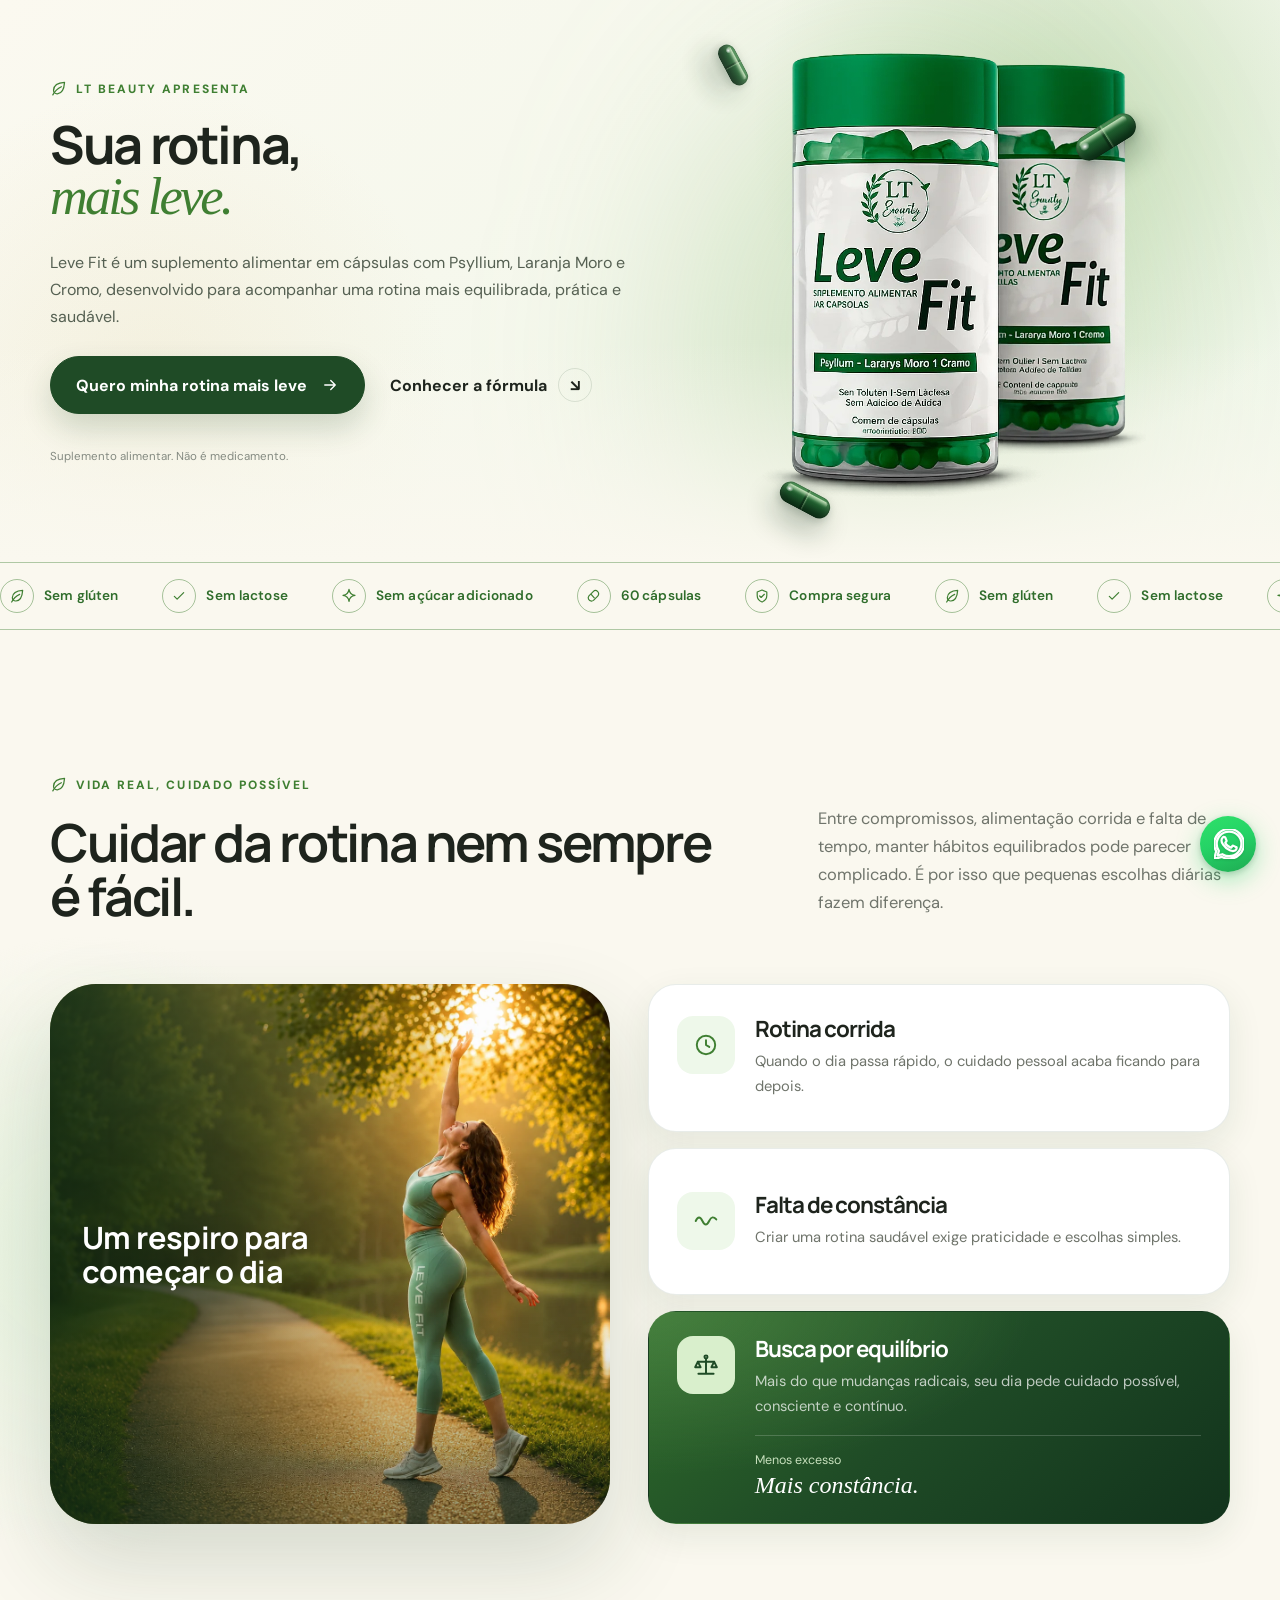
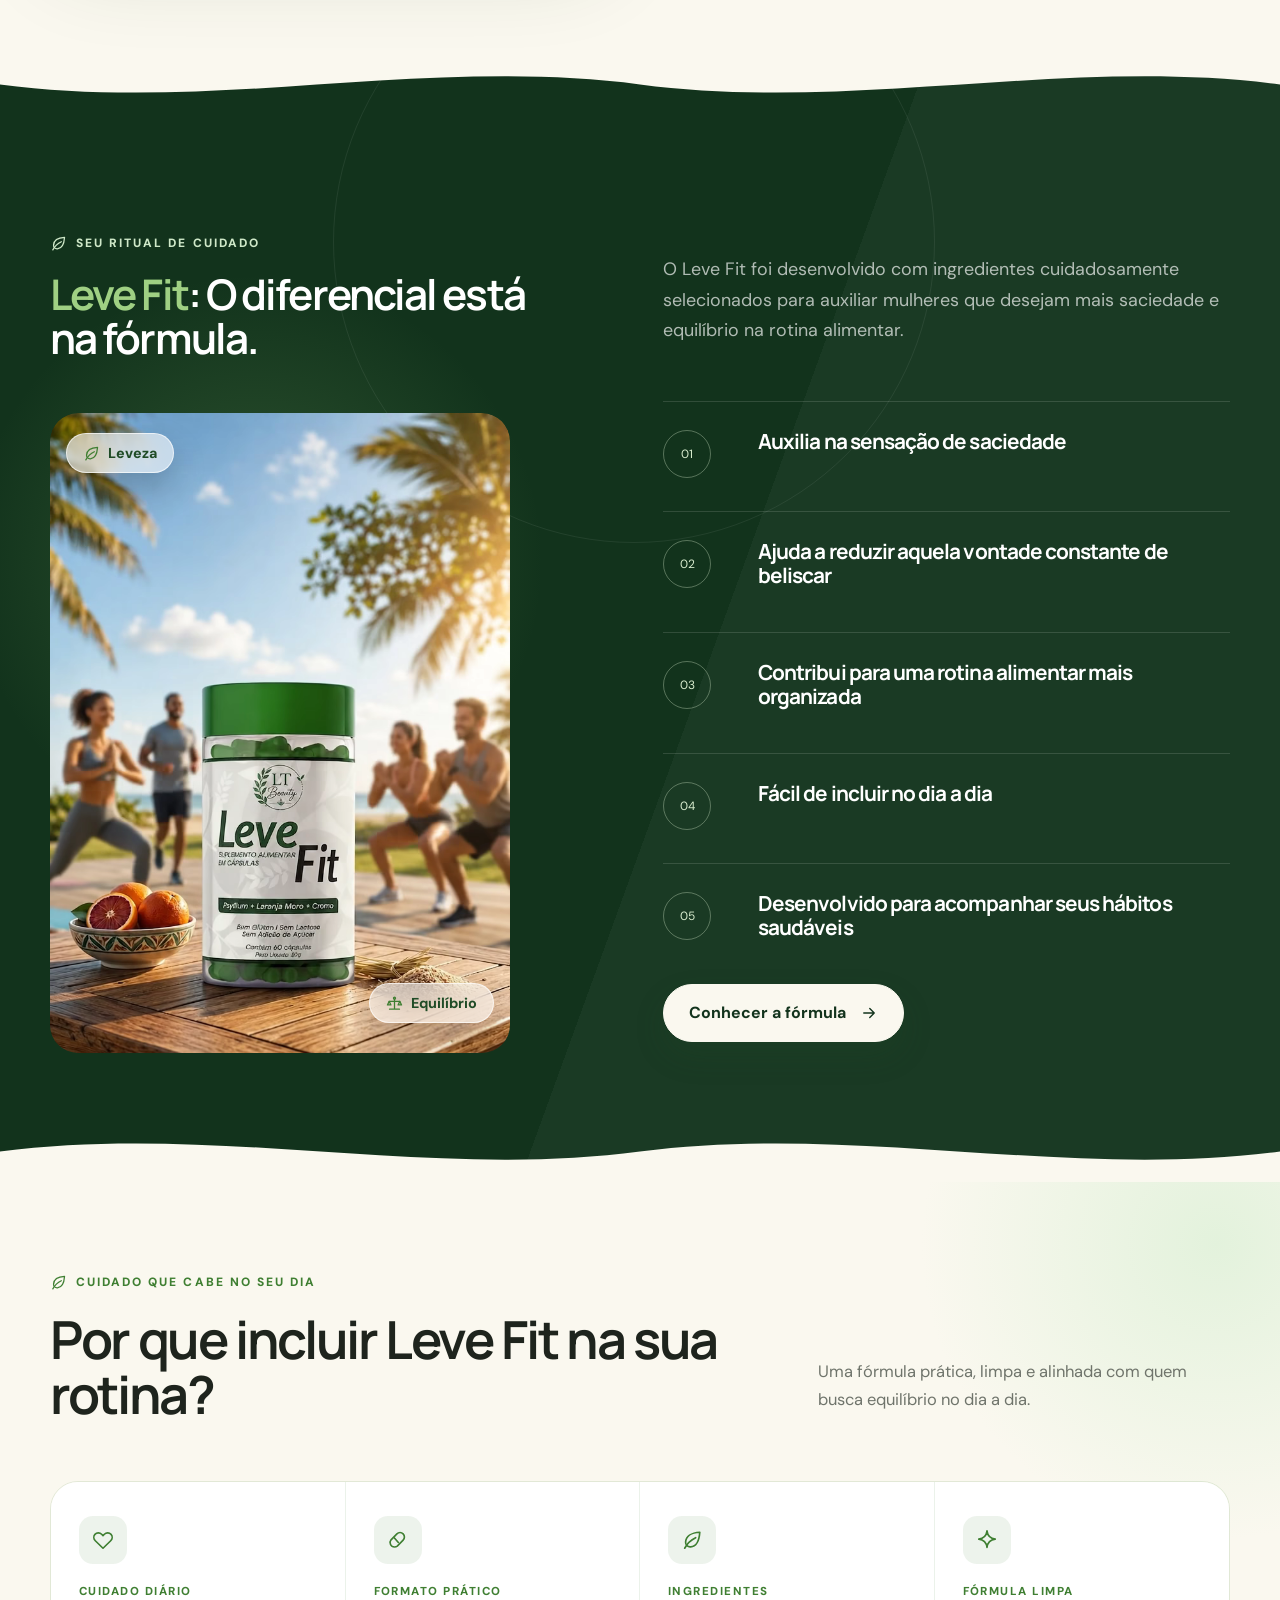
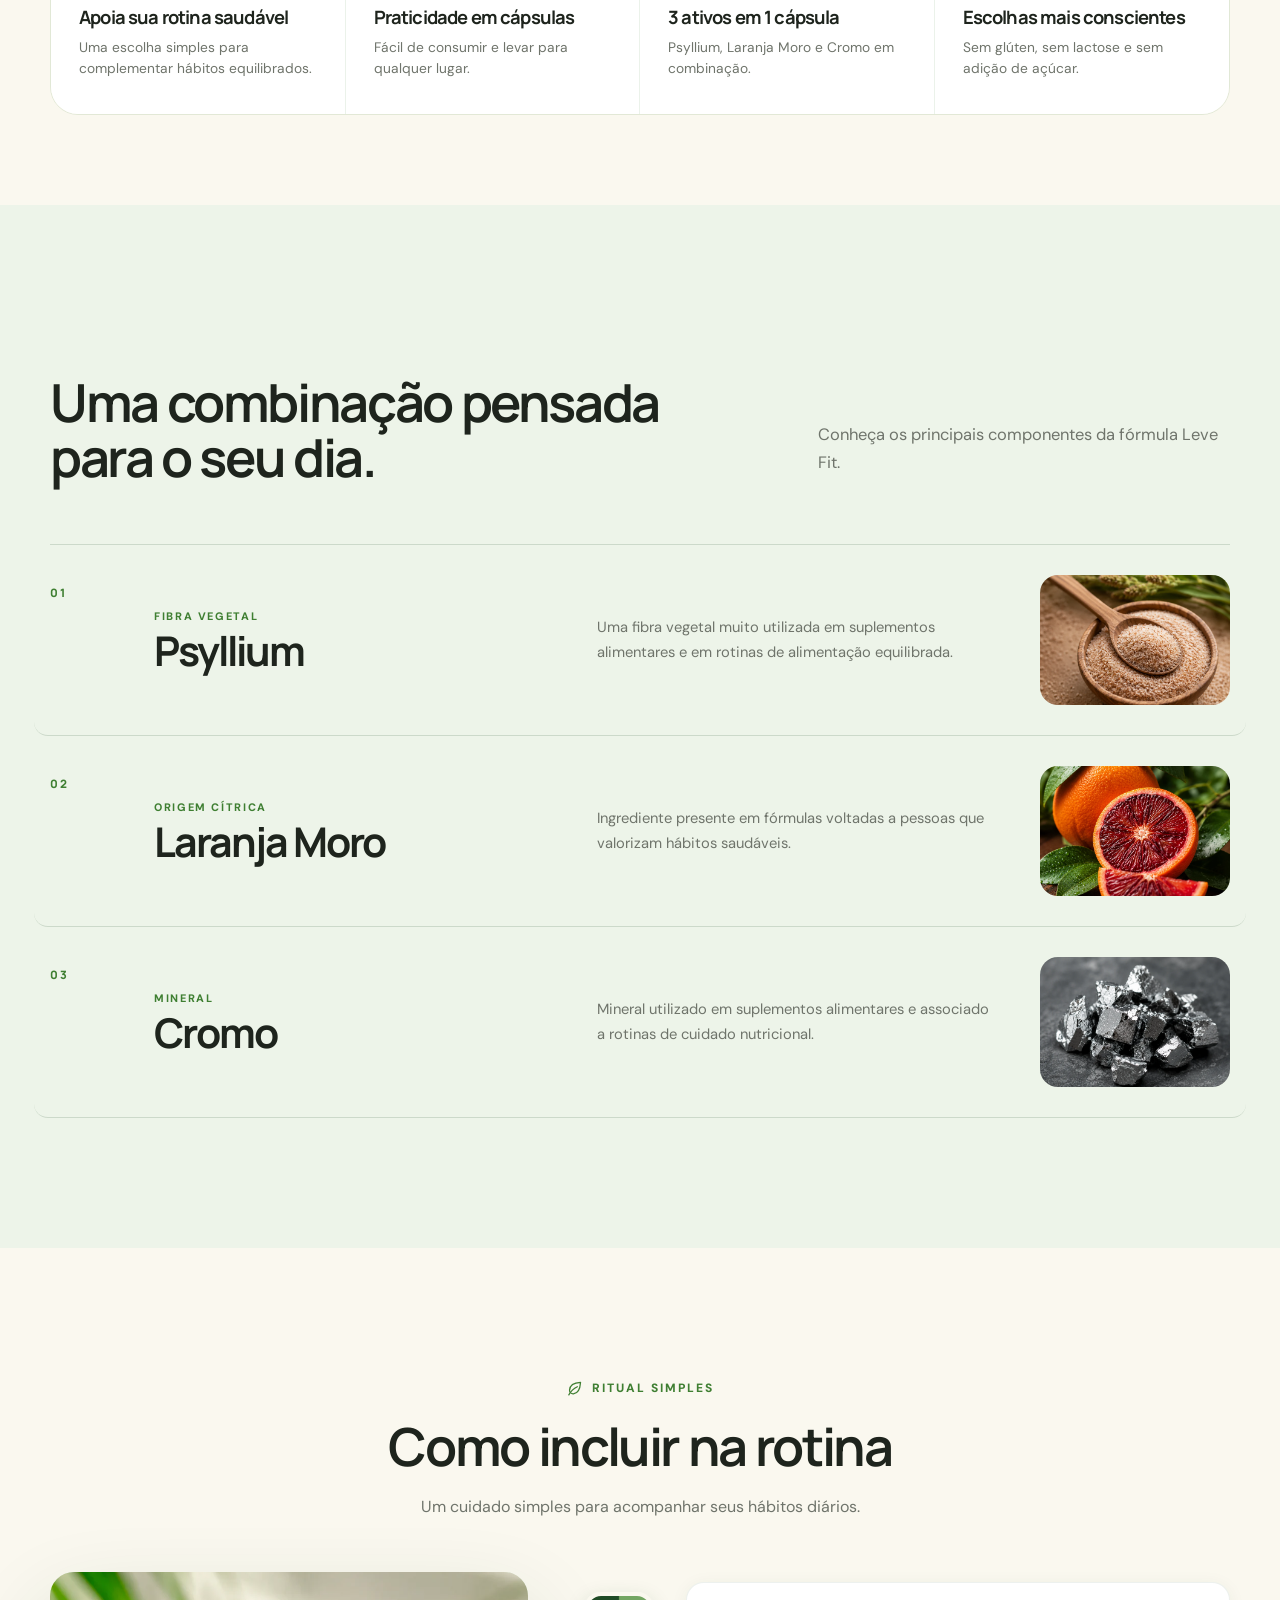
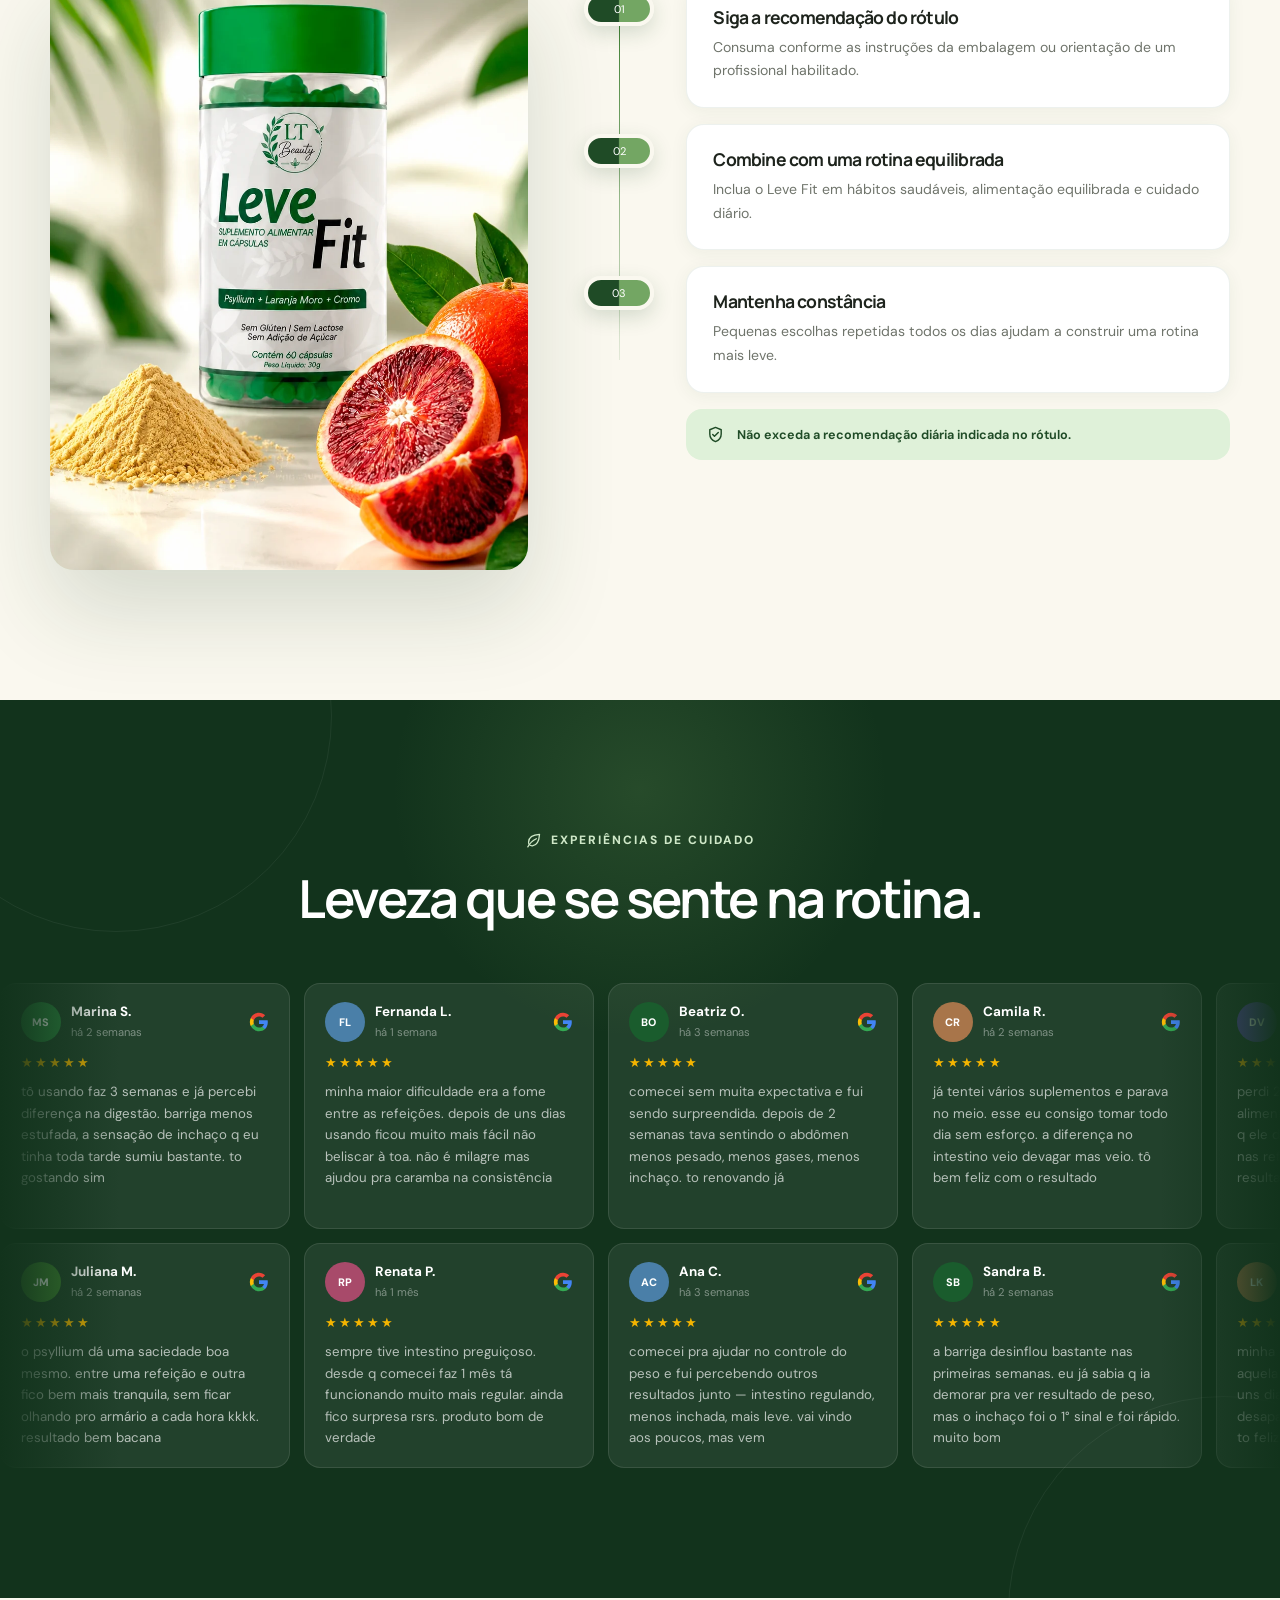
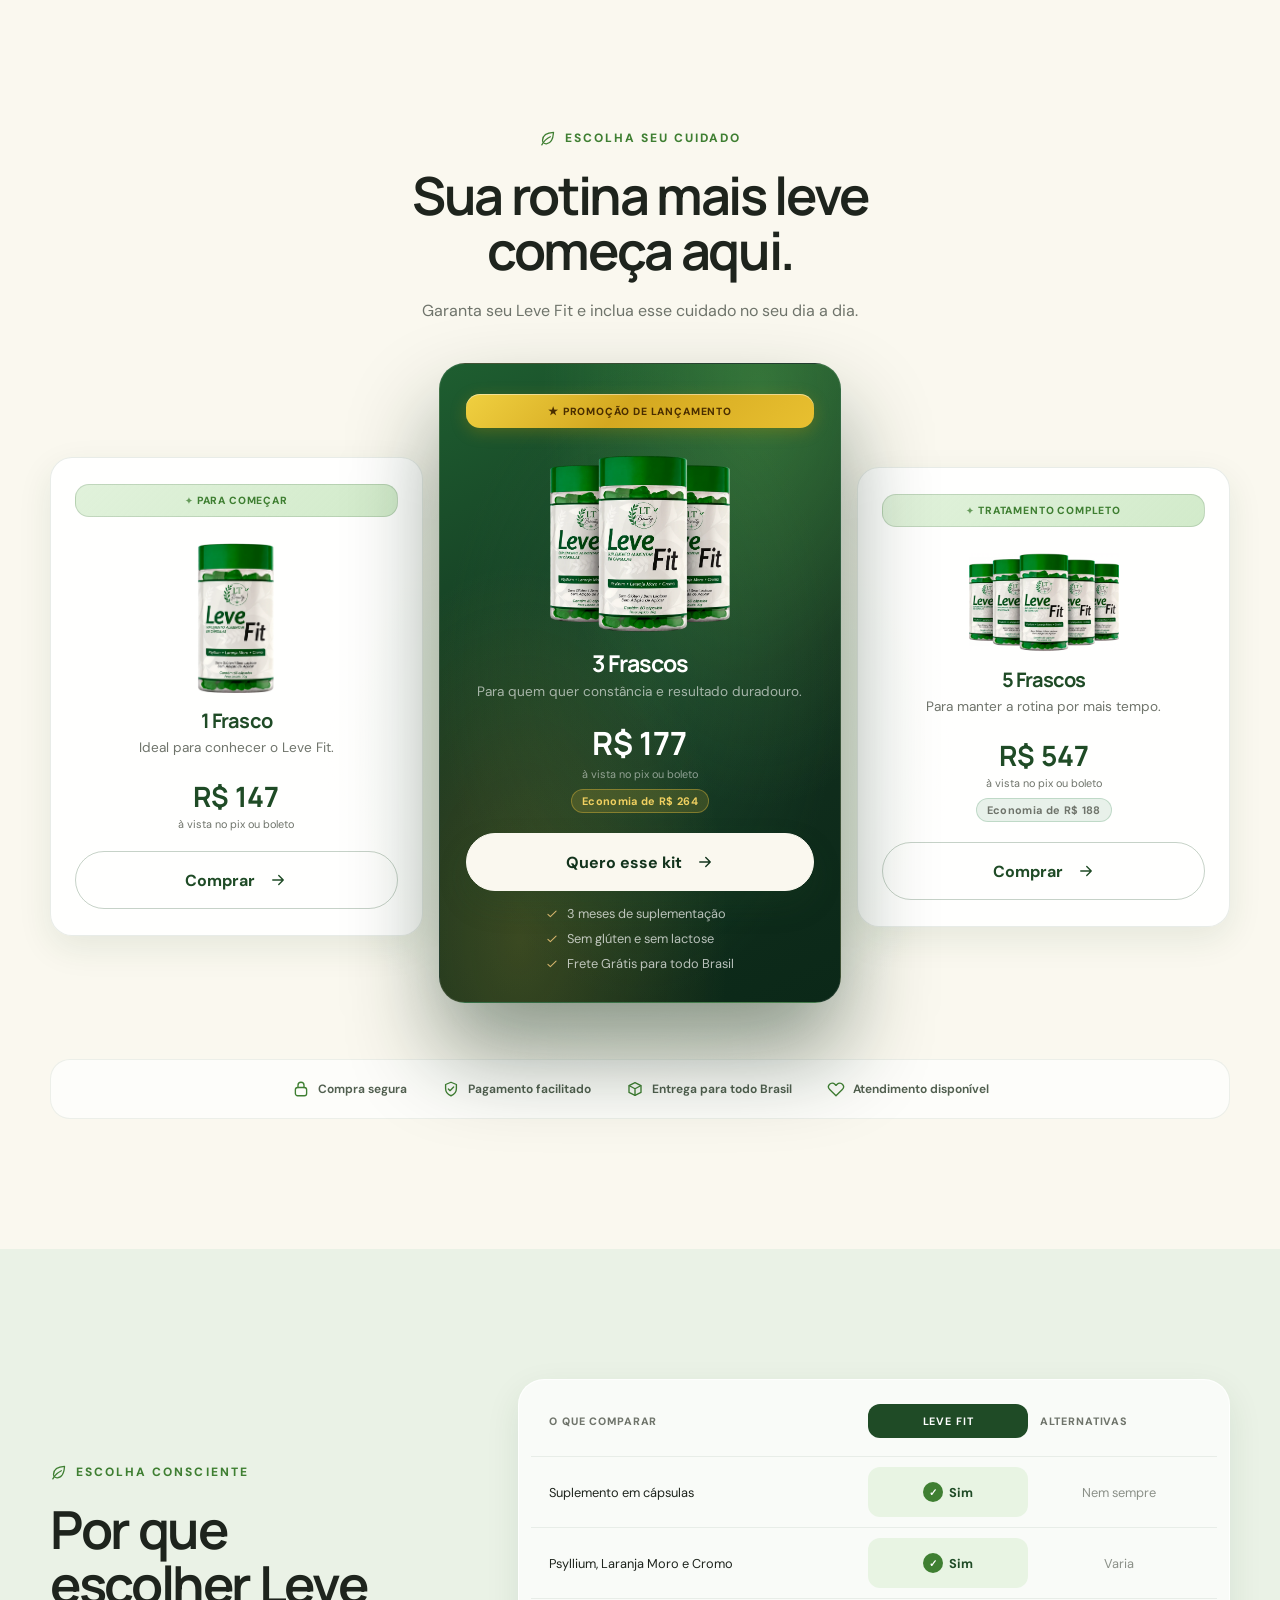
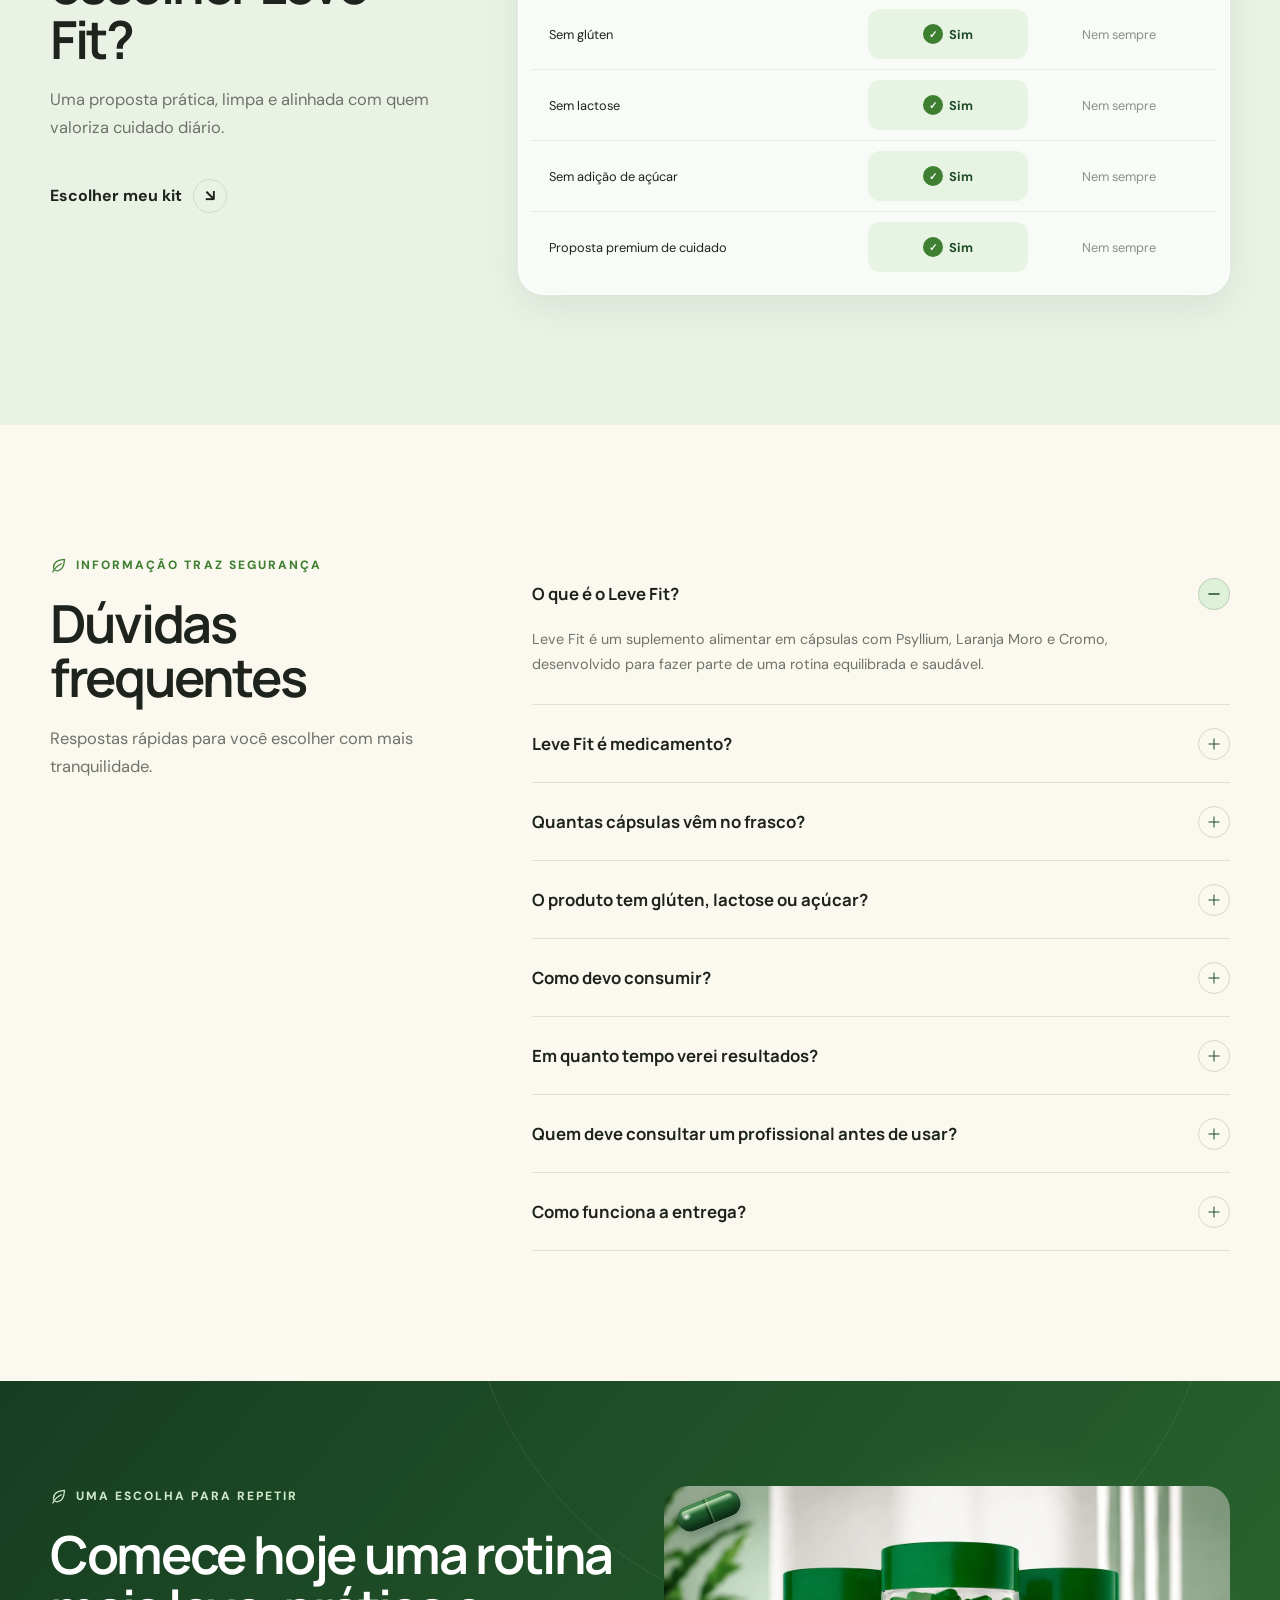
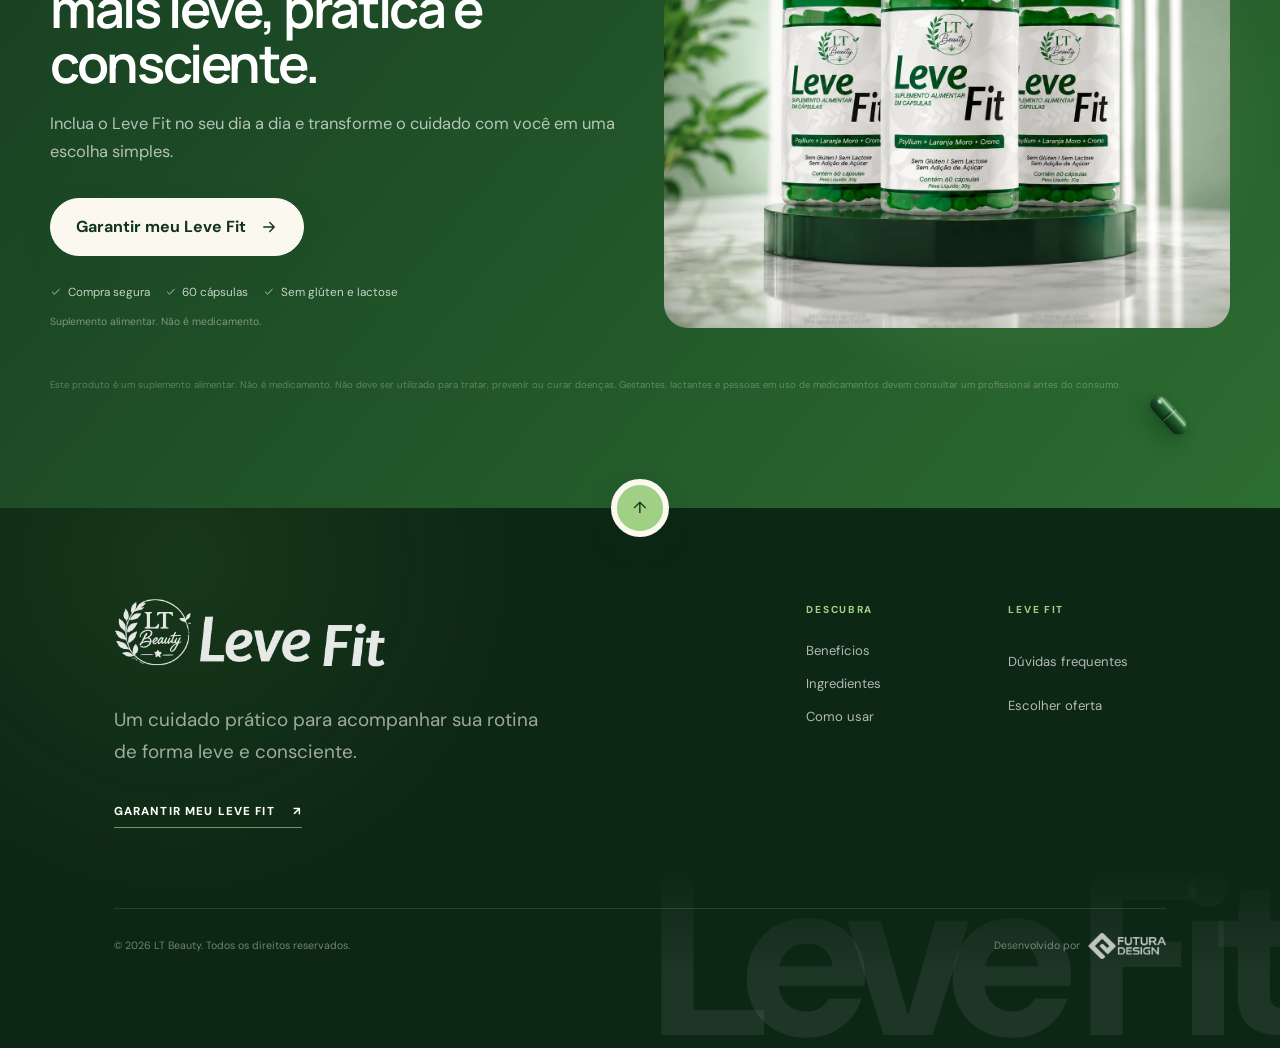
==== commit adec817d: "feat: arte propria do kit de 5 frascos O card de 5 frascos reaproveitava a imagem de 3 por falta de " ====
--- a/index.html
+++ b/index.html
@@ -487,7 +487,7 @@
           <article class="offer-card reveal">
             <span class="offer-tag">Tratamento completo</span>
             <div class="offer-img">
-              <img src="assets/3.webp" loading="lazy" alt="5 frascos Leve Fit">
+              <img src="assets/5.webp" width="900" height="595" loading="lazy" alt="5 frascos Leve Fit">
             </div>
             <h3>5 Frascos</h3>
             <p>Para manter a rotina por mais tempo.</p>
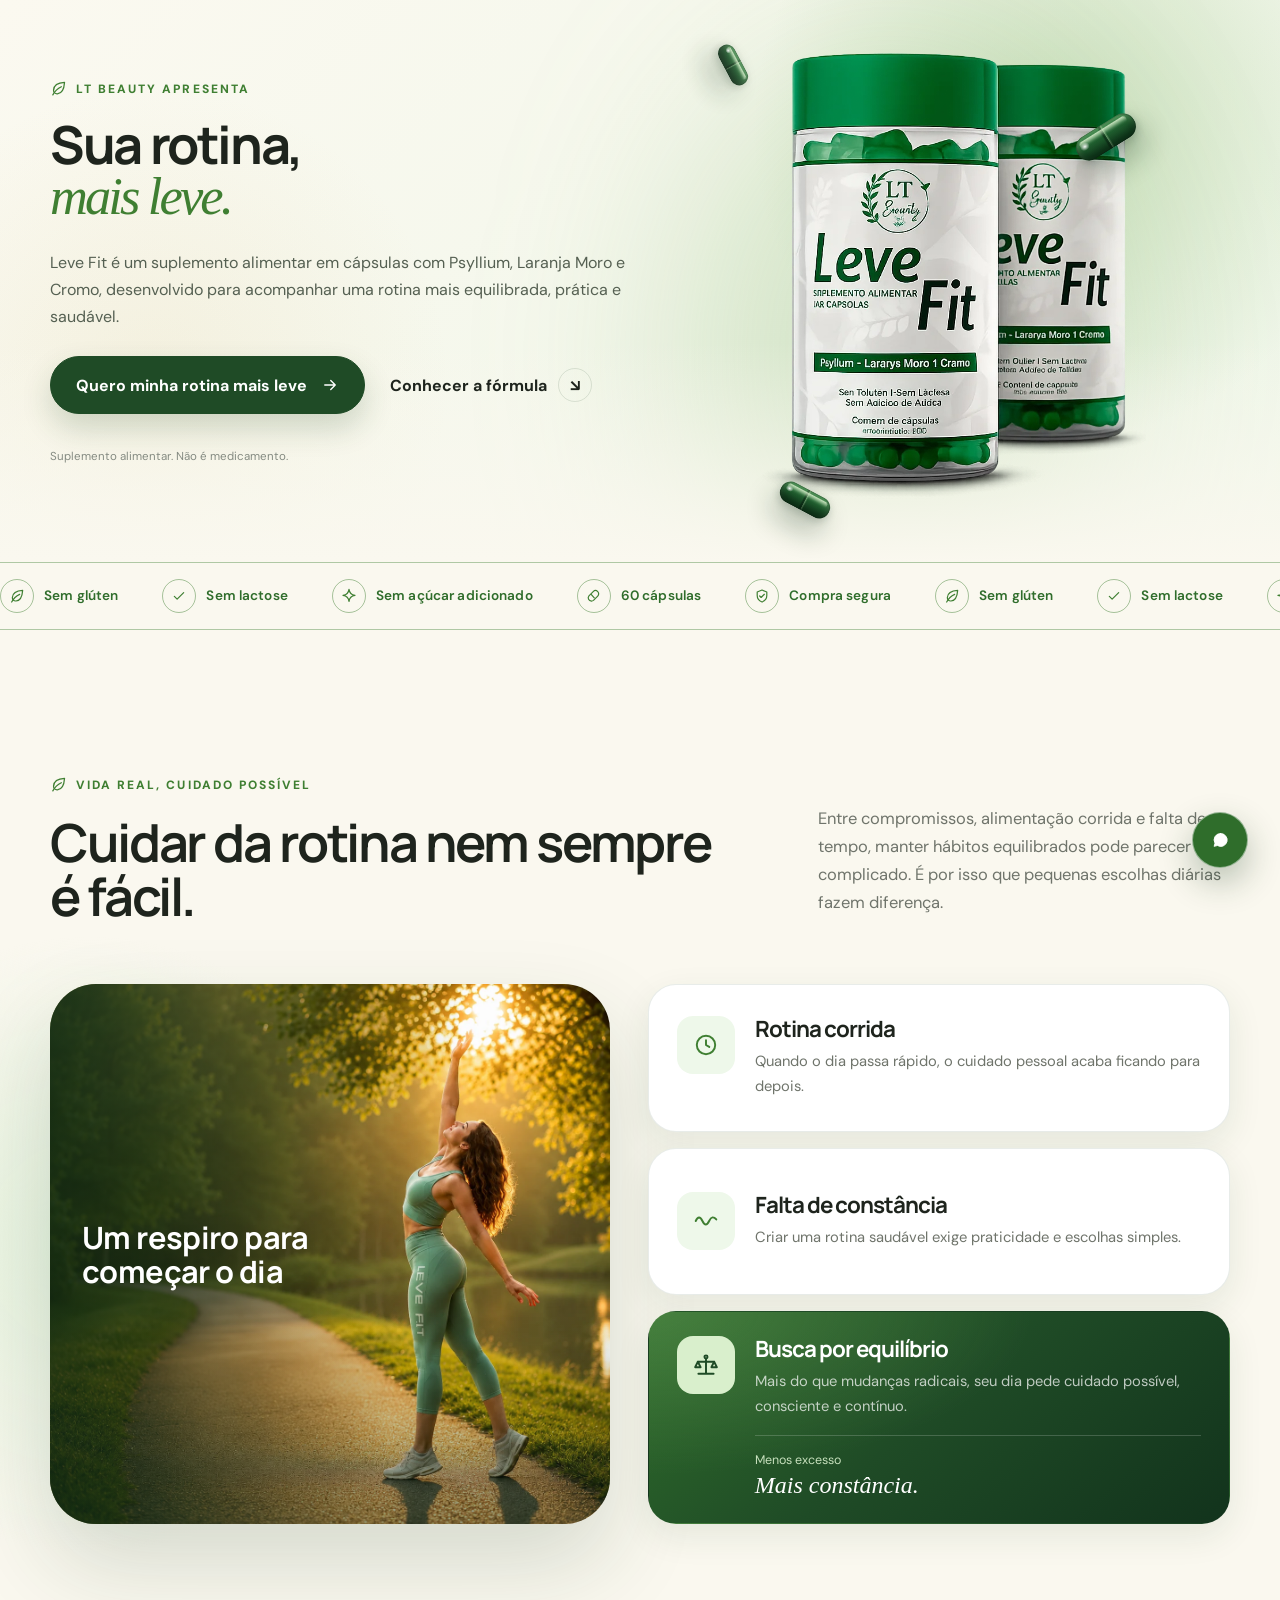
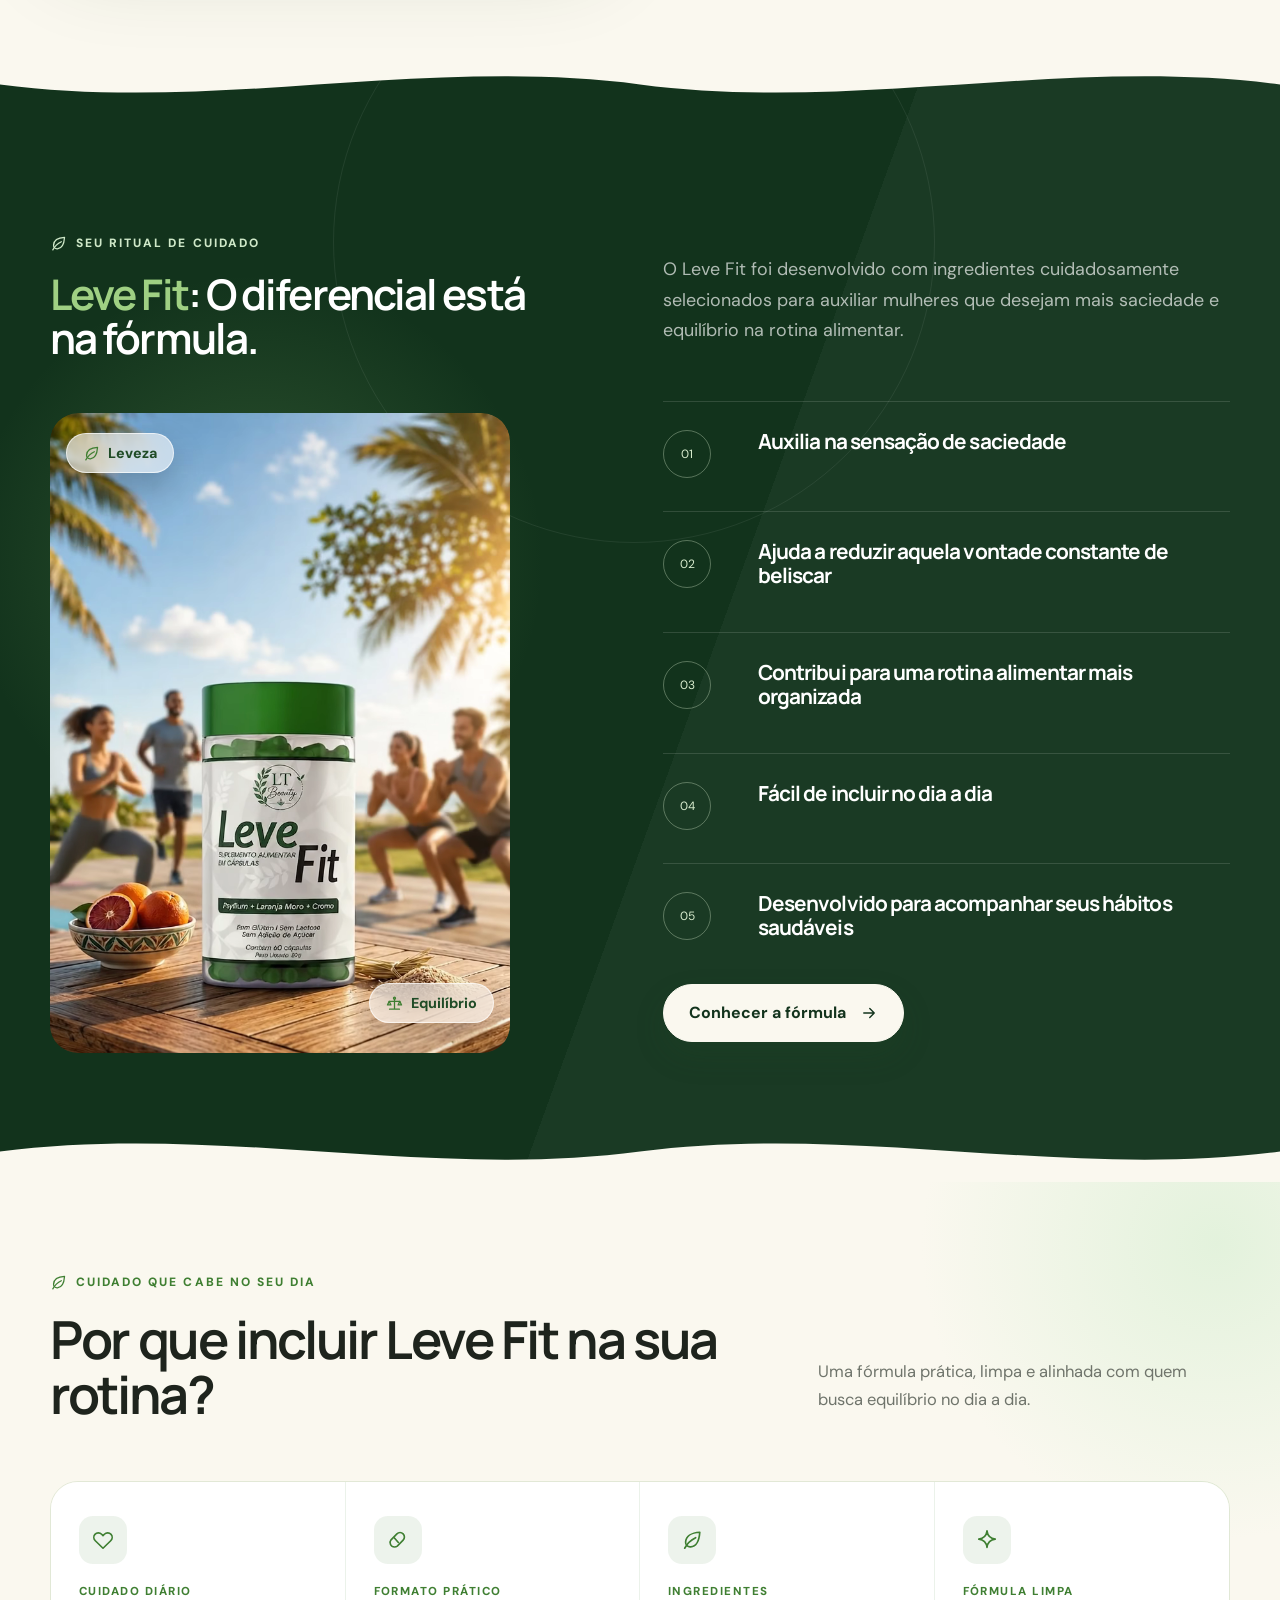
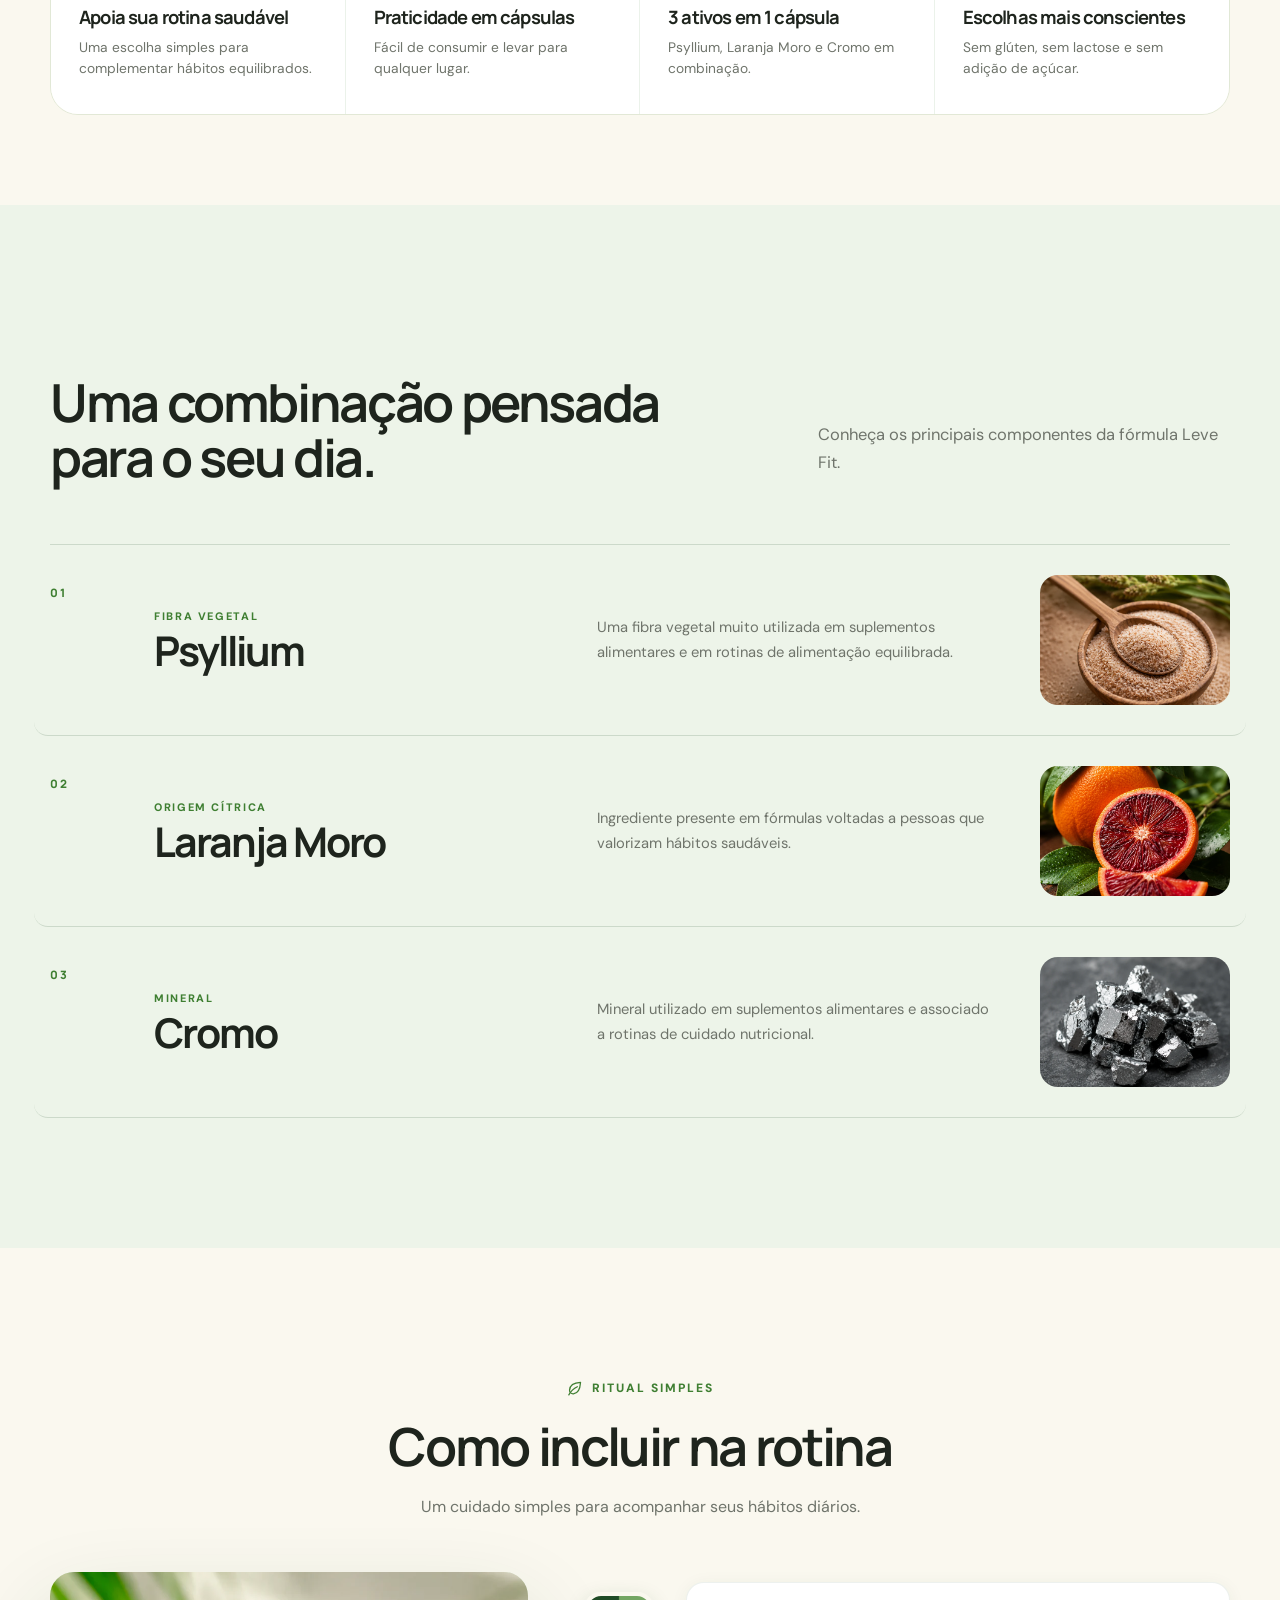
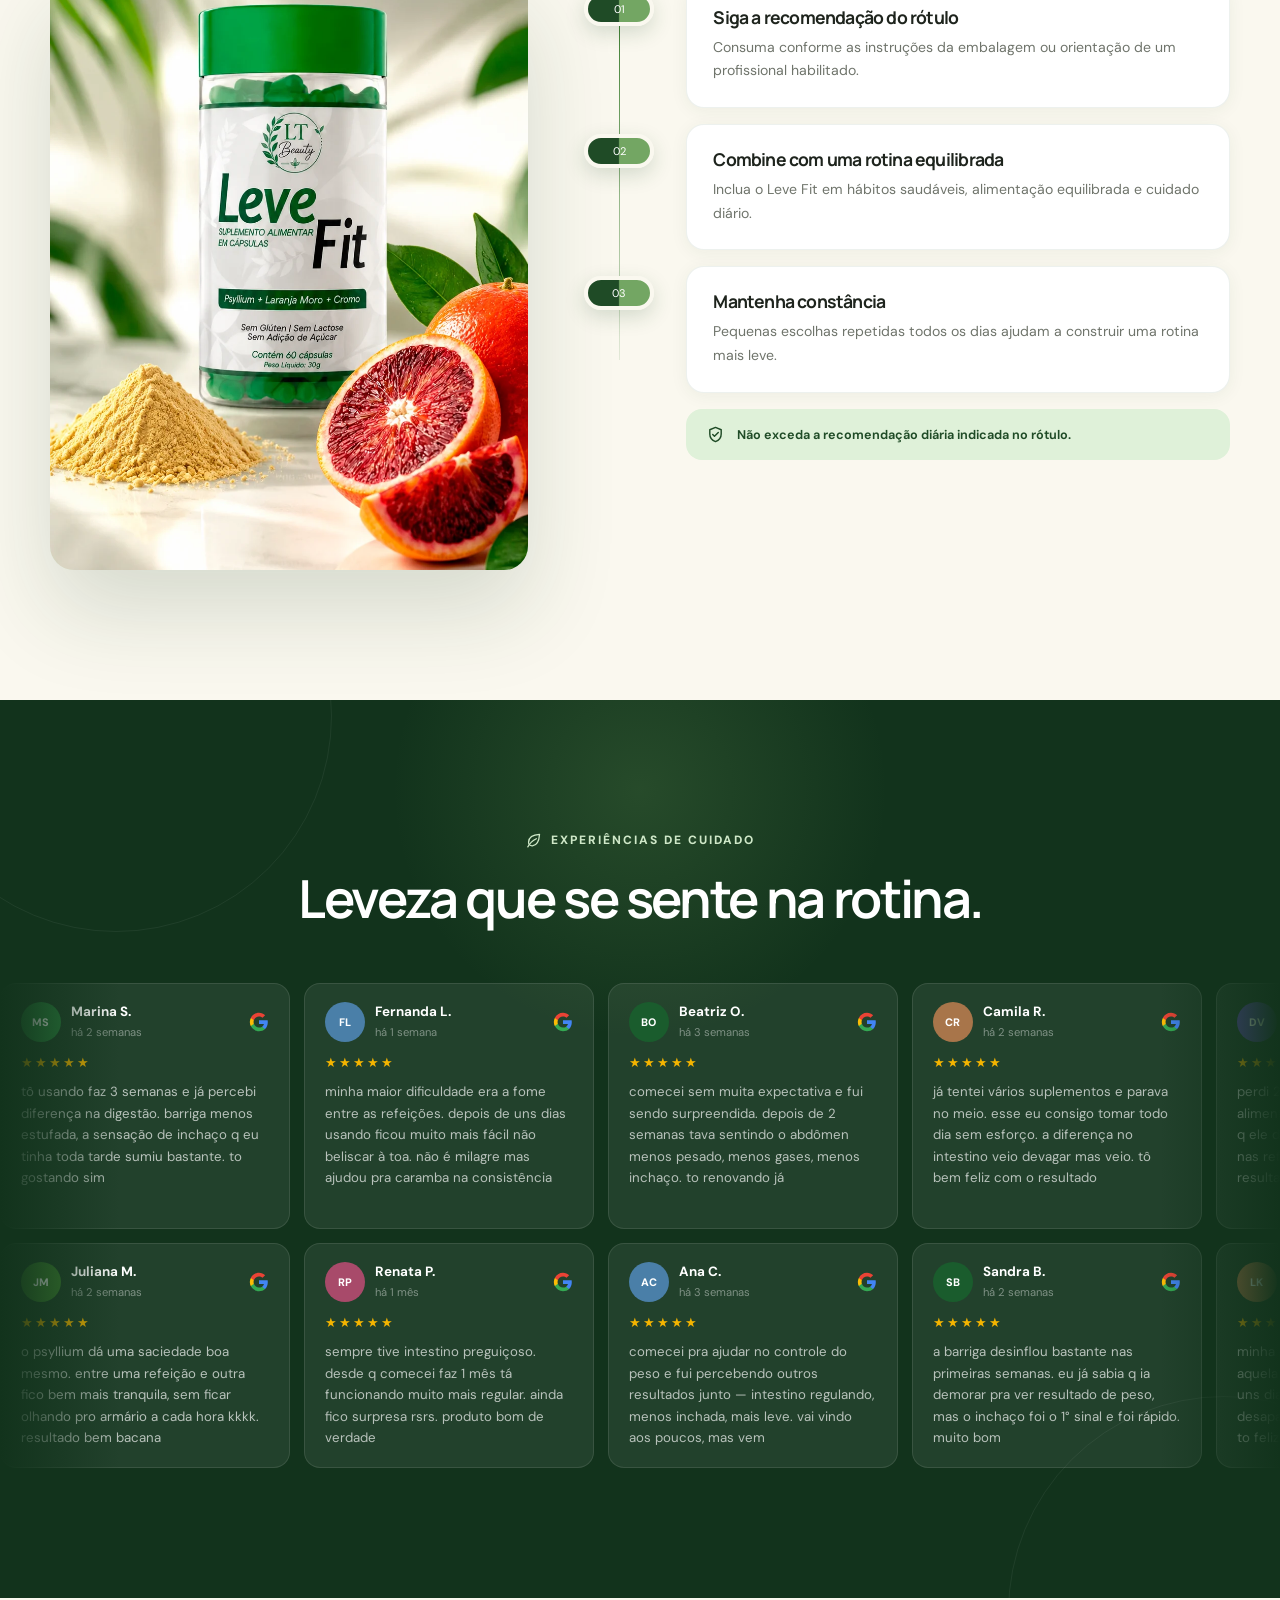
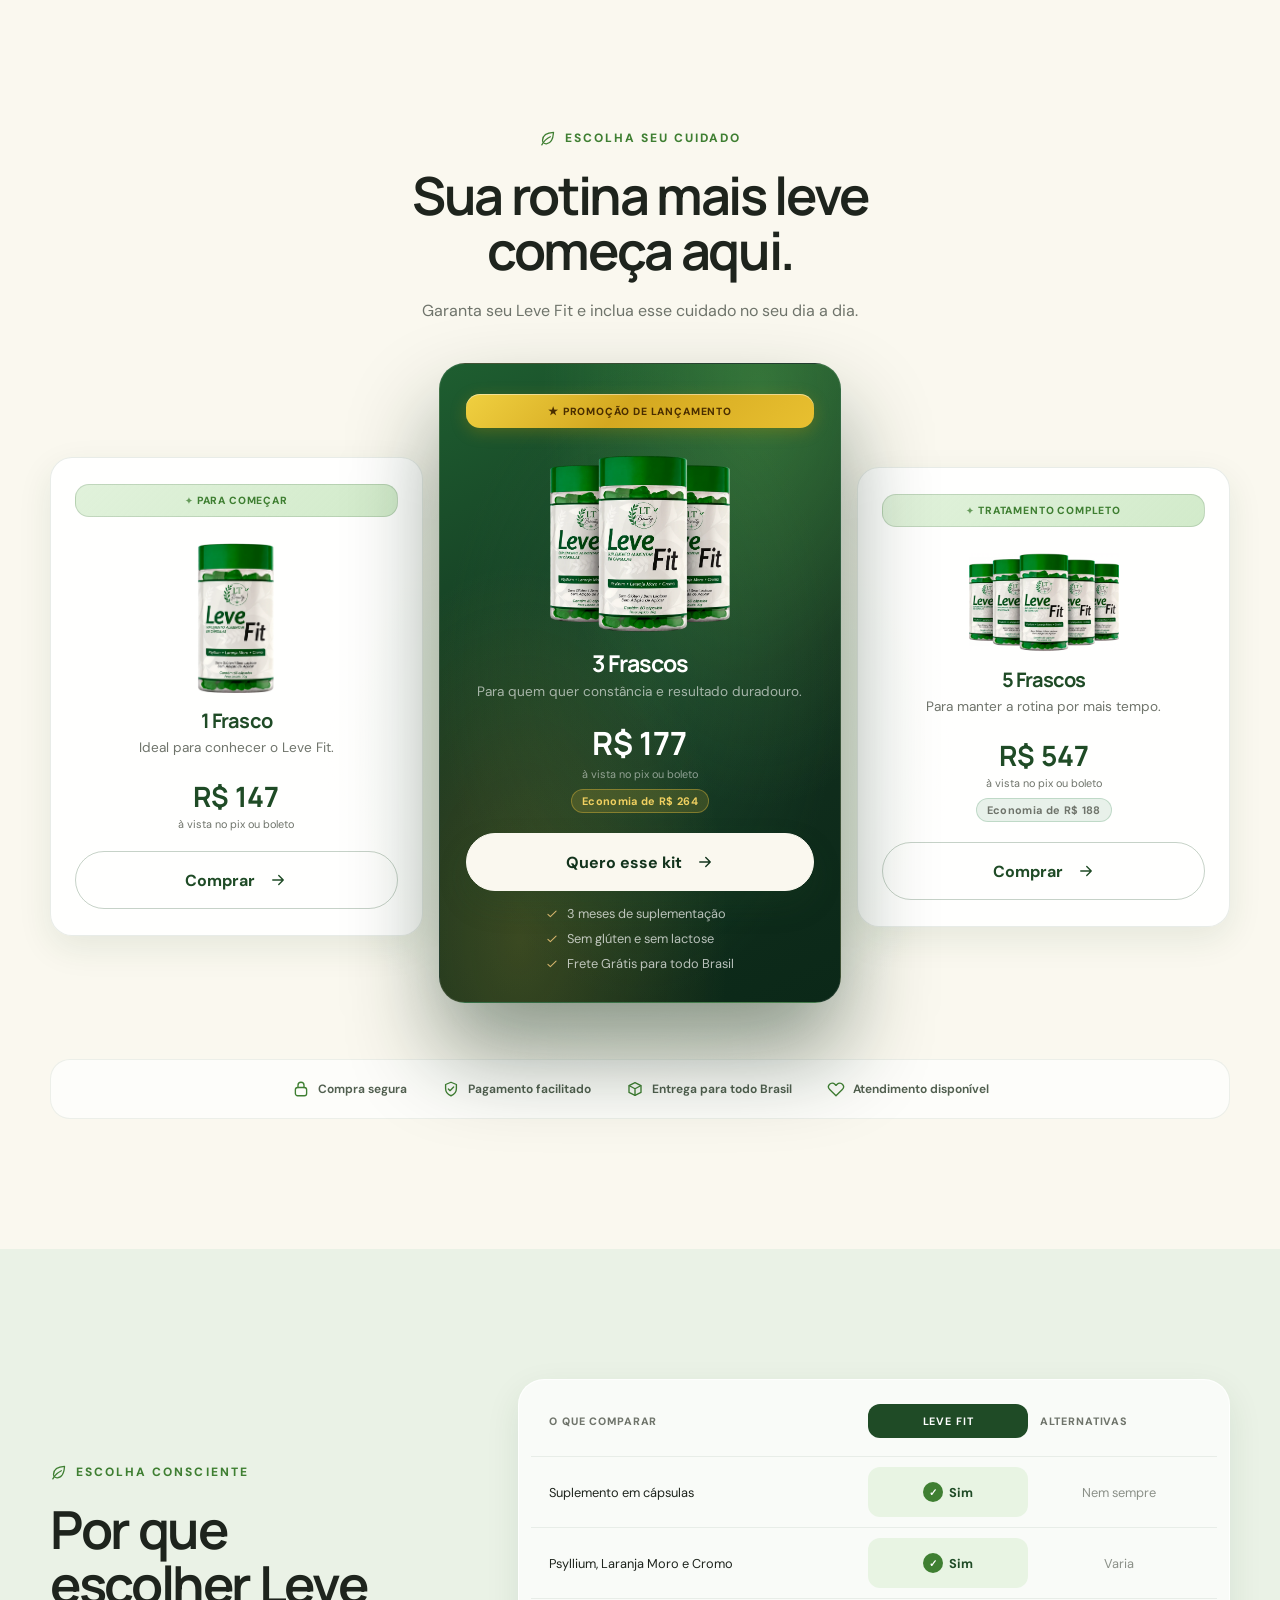
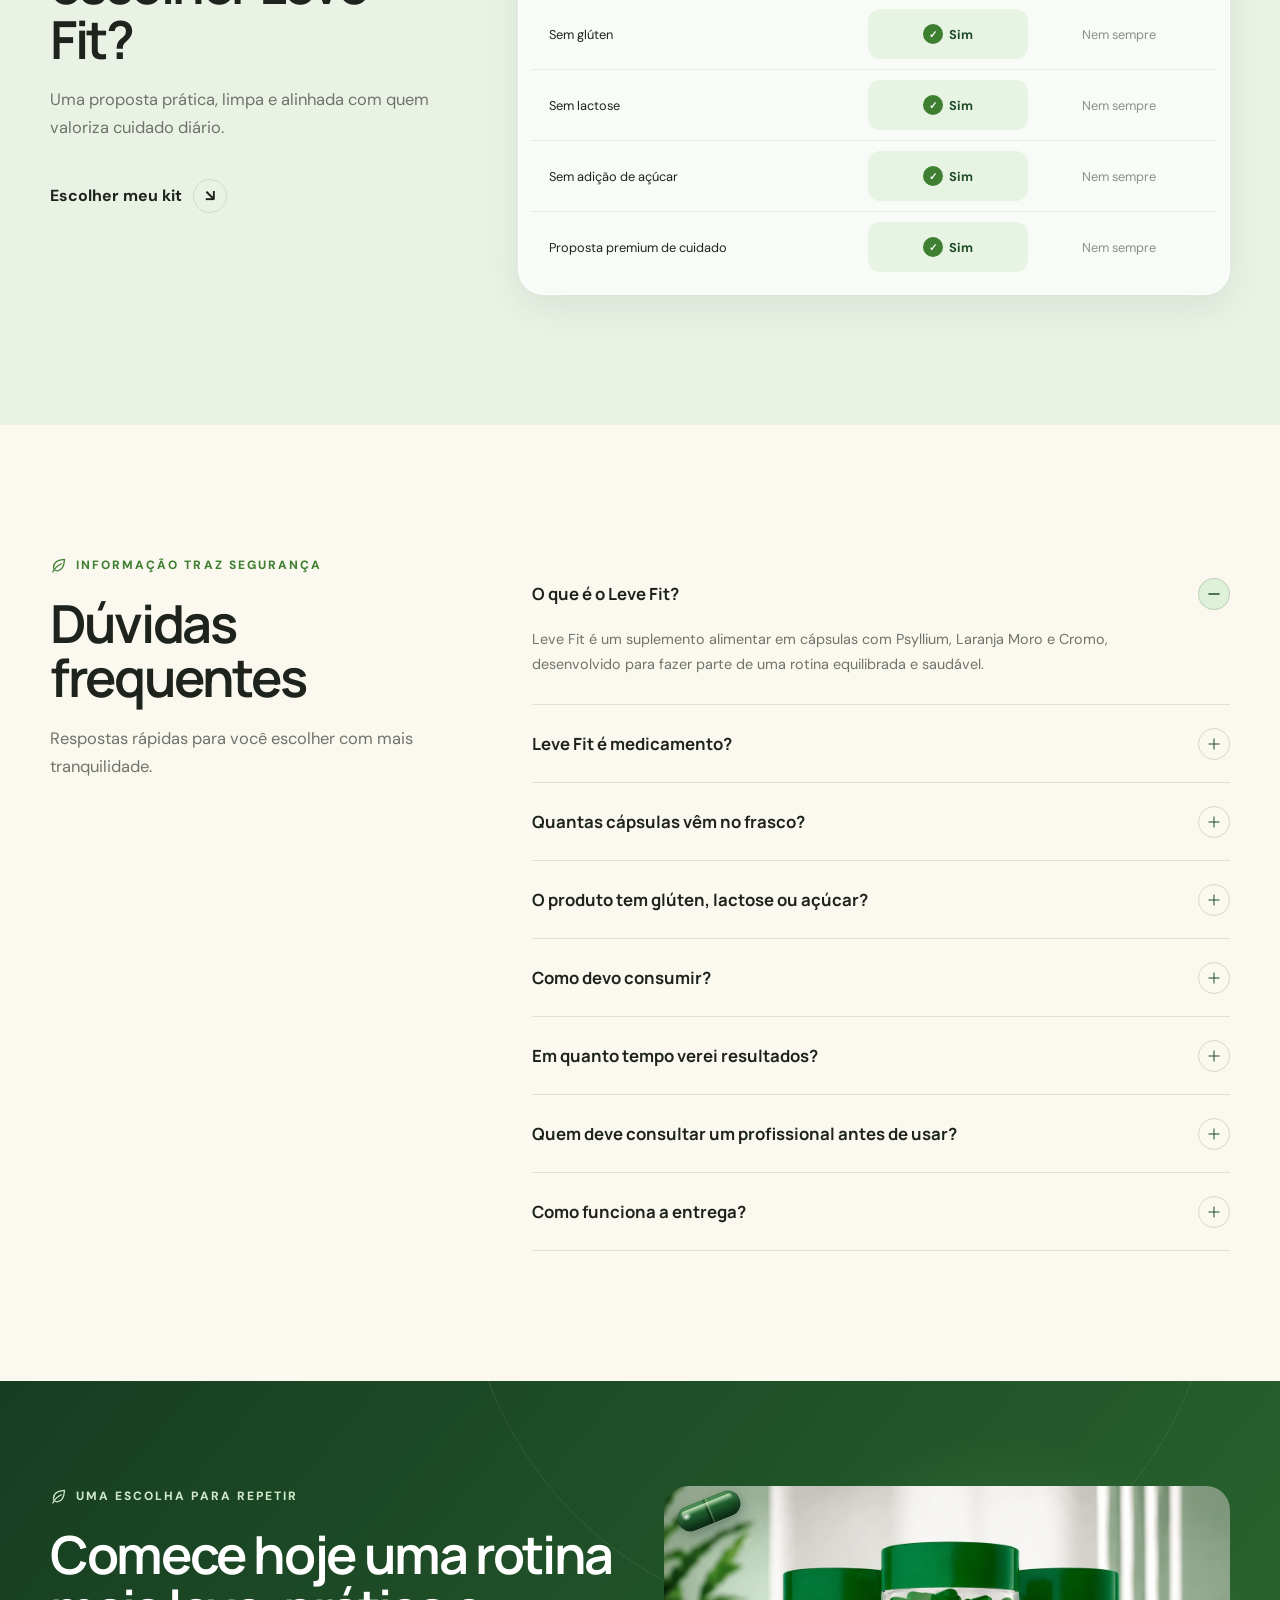
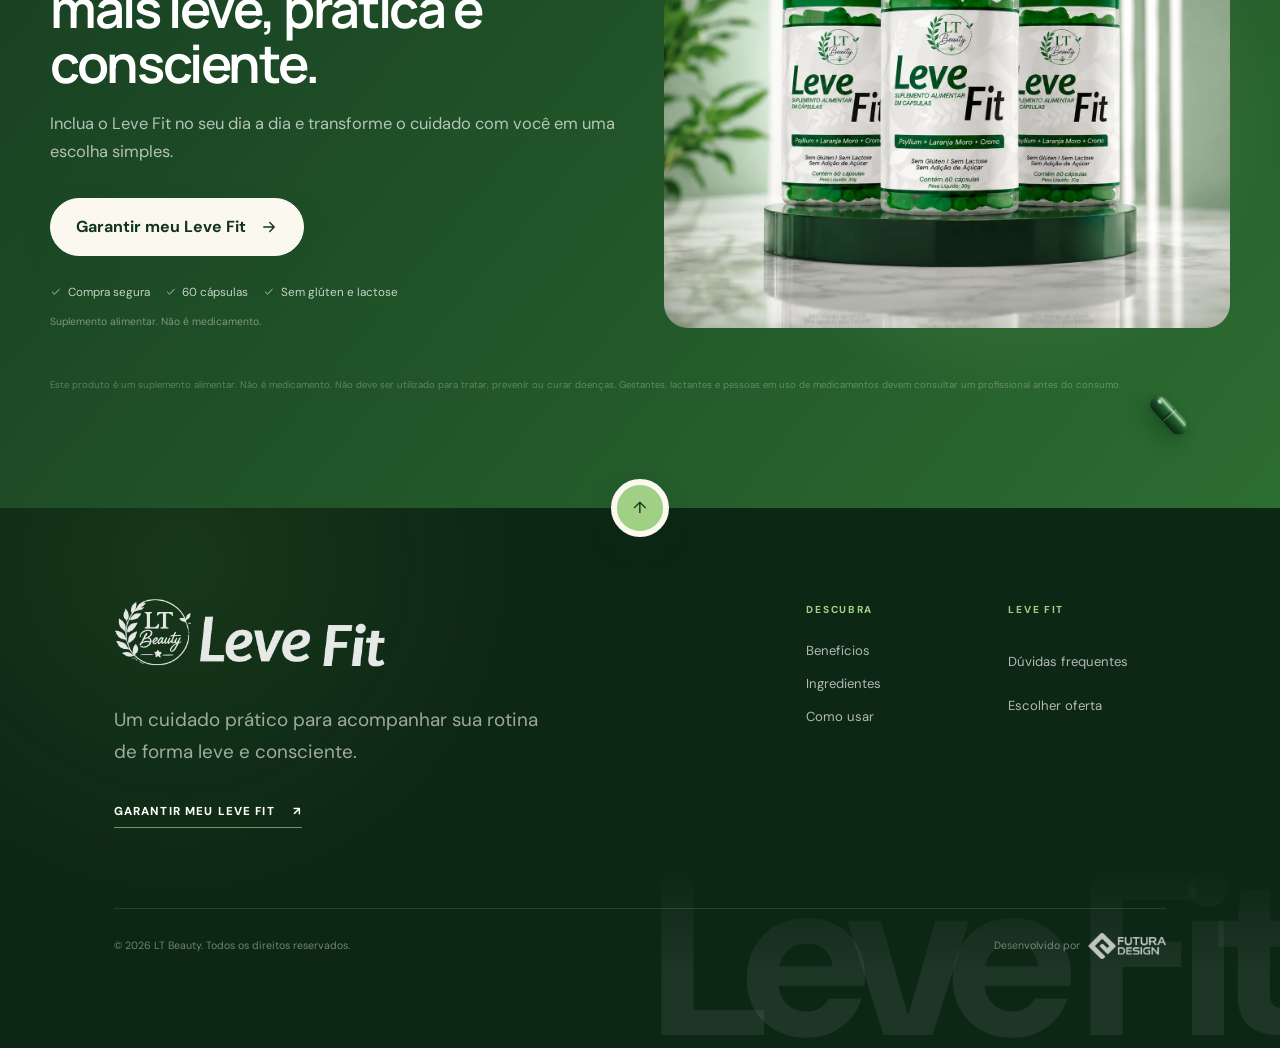
==== commit fce0a90e: "style: botao flutuante do whatsapp igual ao da landing do lt gloss Replica o .whatsapp-float da LP1 " ====
--- a/index.html
+++ b/index.html
@@ -645,8 +645,18 @@
     <span class="footer__watermark" aria-hidden="true">Leve Fit</span>
   </footer>
 
-  <a class="whatsapp-btn" href="https://wa.me/[INSERIR-NUMERO]" target="_blank" rel="noopener noreferrer" aria-label="Fale conosco no WhatsApp">
-    <svg xmlns="http://www.w3.org/2000/svg" viewBox="0 0 24 24" fill="currentColor" aria-hidden="true"><path d="M17.472 14.382c-.297-.149-1.758-.867-2.03-.967-.273-.099-.471-.148-.67.15-.197.297-.767.966-.94 1.164-.173.199-.347.223-.644.075-.297-.15-1.255-.463-2.39-1.475-.883-.788-1.48-1.761-1.653-2.059-.173-.297-.018-.458.13-.606.134-.133.298-.347.446-.52.149-.174.198-.298.298-.497.099-.198.05-.371-.025-.52-.075-.149-.669-1.612-.916-2.207-.242-.579-.487-.5-.669-.51-.173-.008-.371-.01-.57-.01-.198 0-.52.074-.792.372-.272.297-1.04 1.016-1.04 2.479 0 1.462 1.065 2.875 1.213 3.074.149.198 2.096 3.2 5.077 4.487.709.306 1.262.489 1.694.625.712.227 1.36.195 1.871.118.571-.085 1.758-.719 2.006-1.413.248-.694.248-1.289.173-1.413-.074-.124-.272-.198-.57-.347m-5.421 7.403h-.004a9.87 9.87 0 0 1-5.031-1.378l-.361-.214-3.741.982.998-3.648-.235-.374a9.86 9.86 0 0 1-1.51-5.26c.001-5.45 4.436-9.884 9.888-9.884 2.64 0 5.122 1.03 6.988 2.898a9.825 9.825 0 0 1 2.893 6.994c-.003 5.45-4.437 9.884-9.885 9.884m8.413-18.297A11.815 11.815 0 0 0 12.05 0C5.495 0 .16 5.335.157 11.892c0 2.096.547 4.142 1.588 5.945L.057 24l6.305-1.654a11.882 11.882 0 0 0 5.683 1.448h.005c6.554 0 11.89-5.335 11.893-11.893a11.821 11.821 0 0 0-3.48-8.413"/></svg>
+  <a
+    class="whatsapp-btn"
+    href="https://wa.me/5575981792409?text=Ol%C3%A1%21%20Gostaria%20de%20saber%20mais%20sobre%20o%20Leve%20Fit.%20Pode%20me%20ajudar%3F"
+    target="_blank"
+    rel="noopener noreferrer"
+    aria-label="Abrir WhatsApp"
+    title="Fale conosco pelo WhatsApp"
+  >
+    <svg viewBox="0 0 32 32" aria-hidden="true">
+      <path d="M16 3a12.8 12.8 0 0 0-11 19.3L3.3 28.7l6.6-1.7A12.9 12.9 0 1 0 16 3Z" />
+      <path d="M11.2 9.7c.3-.7.7-.7 1.1-.7h.8c.3 0 .6.1.8.6l1 2.4c.1.4.1.7-.1 1l-.8 1c-.2.2-.3.5-.1.8.7 1.5 1.9 2.7 3.4 3.4.3.2.6.1.8-.1l1-1.2c.2-.3.5-.3.9-.2l2.4 1.1c.4.2.6.4.6.7 0 .4-.2 2-1.4 2.8-1.1.8-2.6.9-4.3.3-1-.3-2.4-.9-4.1-2.4-1.4-1.3-2.5-2.8-3.3-4.6-.8-1.8-.8-3.3-.3-4.3.4-.4.9-.7 1.6-.6Z" />
+    </svg>
   </a>
 
   <aside class="sticky-mobile-cta" aria-label="Comprar Kit 3 Potes Leve Fit">
--- a/styles.css
+++ b/styles.css
@@ -2320,41 +2320,43 @@
   display: none;
 }
 
+/* Mesmo botão flutuante da landing do LT Gloss, na paleta da Levefit: usa a
+   cor da marca em vez do verde do WhatsApp, para não destoar da página. */
 .whatsapp-btn {
   position: fixed;
-  right: 24px;
-  bottom: 28px;
   z-index: 190;
+  right: clamp(18px, 2.5vw, 34px);
+  bottom: clamp(18px, 2.5vw, 34px);
   display: grid;
   width: 56px;
   height: 56px;
   place-items: center;
-  /* Verde oficial da marca (#25D366), com leve profundidade. */
-  background: linear-gradient(160deg, #2ee06a 0%, #25d366 45%, #1faa52 100%);
+  border: 1px solid rgba(255, 255, 255, .48);
   border-radius: 50%;
-  color: #fff;
-  box-shadow: 0 8px 24px rgba(37, 211, 102, .38), 0 2px 6px rgba(0, 0, 0, .18);
-  transition: transform 200ms ease, box-shadow 200ms ease;
+  background: var(--green-800);
+  box-shadow: 0 14px 34px rgba(25, 61, 31, .3);
+  color: var(--white);
   text-decoration: none;
+  transition:
+    background-color 180ms ease,
+    box-shadow 180ms ease,
+    transform 180ms ease;
 }
 
 .whatsapp-btn svg {
-  width: 30px;
-  height: 30px;
-  /* O glifo tem peso visual à esquerda; compensa para centrar de fato. */
-  margin-left: 1px;
-  filter: drop-shadow(0 1px 1px rgba(0, 0, 0, .12));
-}
-
-.whatsapp-btn:hover,
+  width: 29px;
+  fill: currentColor;
+}
+
+.whatsapp-btn:hover {
+  background: var(--green-950);
+  box-shadow: 0 18px 40px rgba(25, 61, 31, .4);
+  transform: translateY(-4px);
+}
+
 .whatsapp-btn:focus-visible {
-  transform: scale(1.08) translateY(-2px);
-  box-shadow: 0 12px 30px rgba(37, 211, 102, .5), 0 4px 12px rgba(0, 0, 0, .2);
-}
-
-.whatsapp-btn:focus-visible {
-  outline: 3px solid rgba(37, 211, 102, .45);
-  outline-offset: 3px;
+  outline: 3px solid rgba(47, 109, 43, .36);
+  outline-offset: 4px;
 }
 
 .reveal {
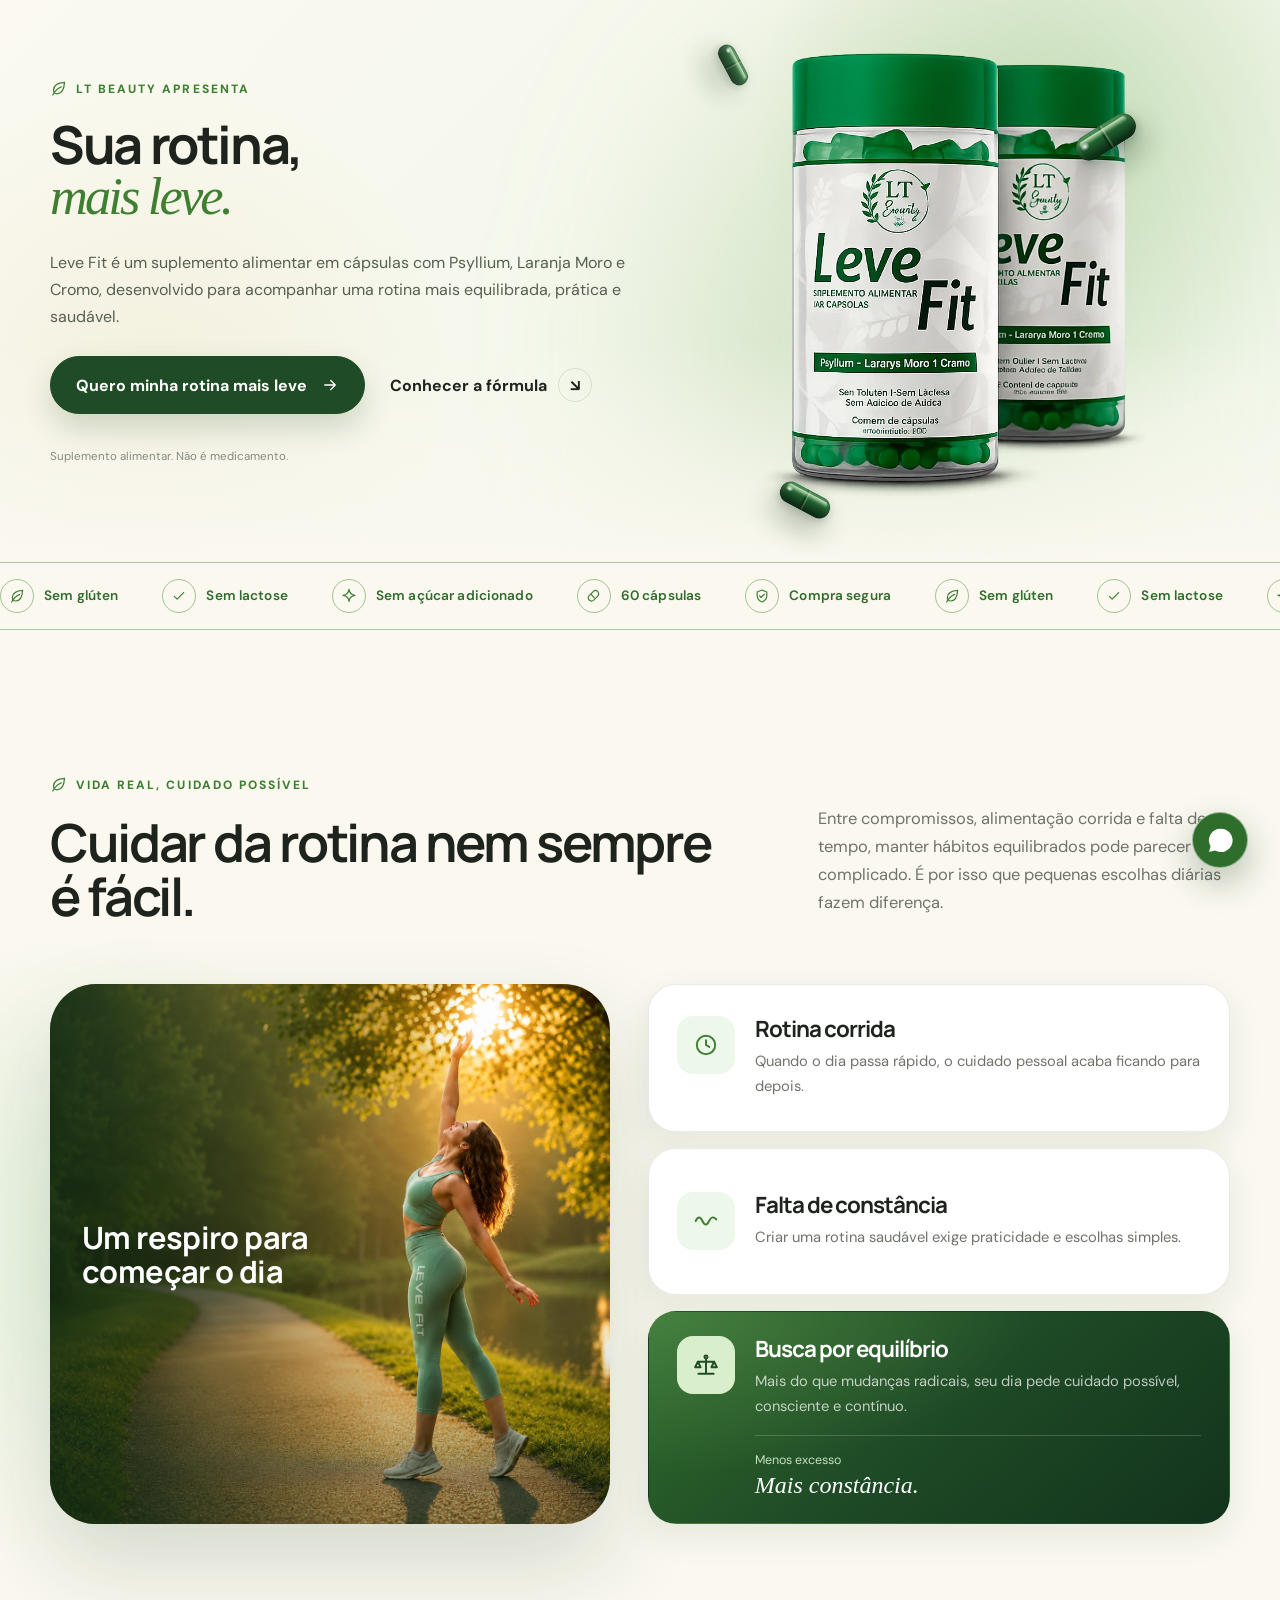
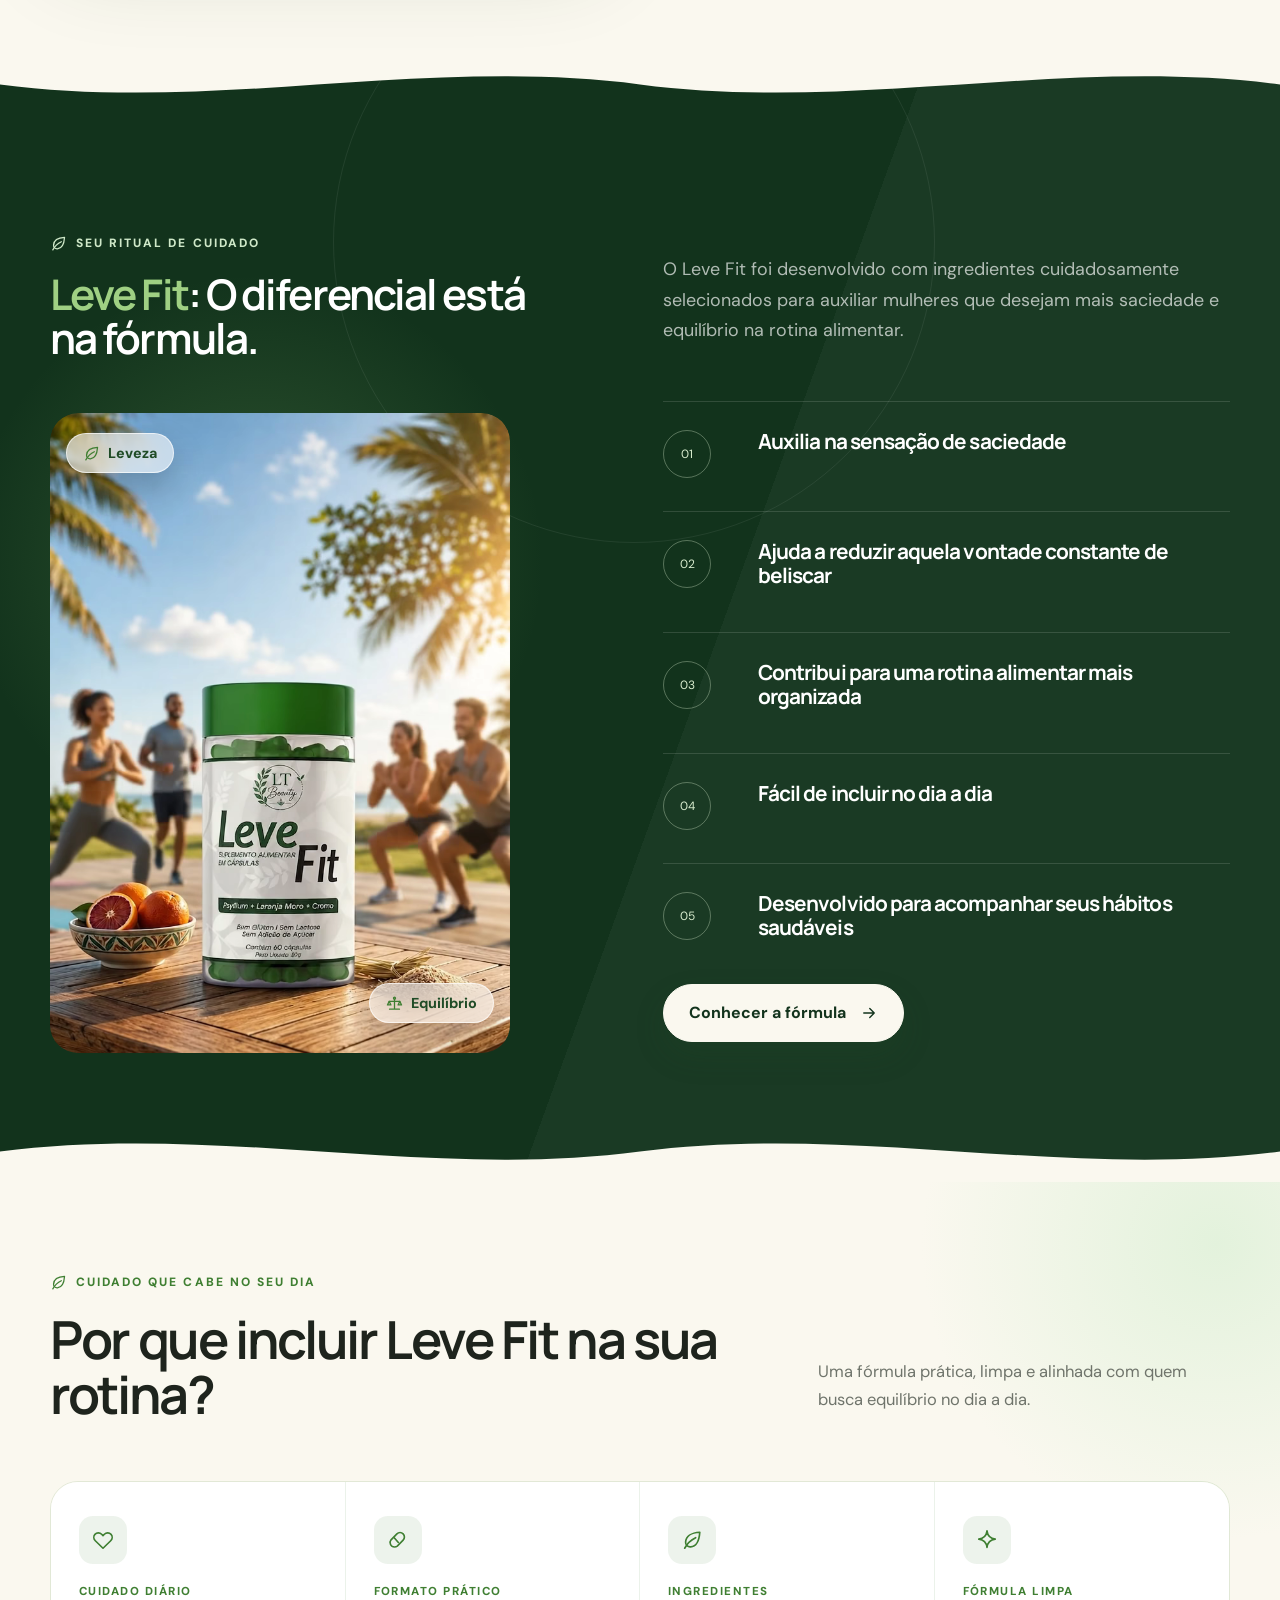
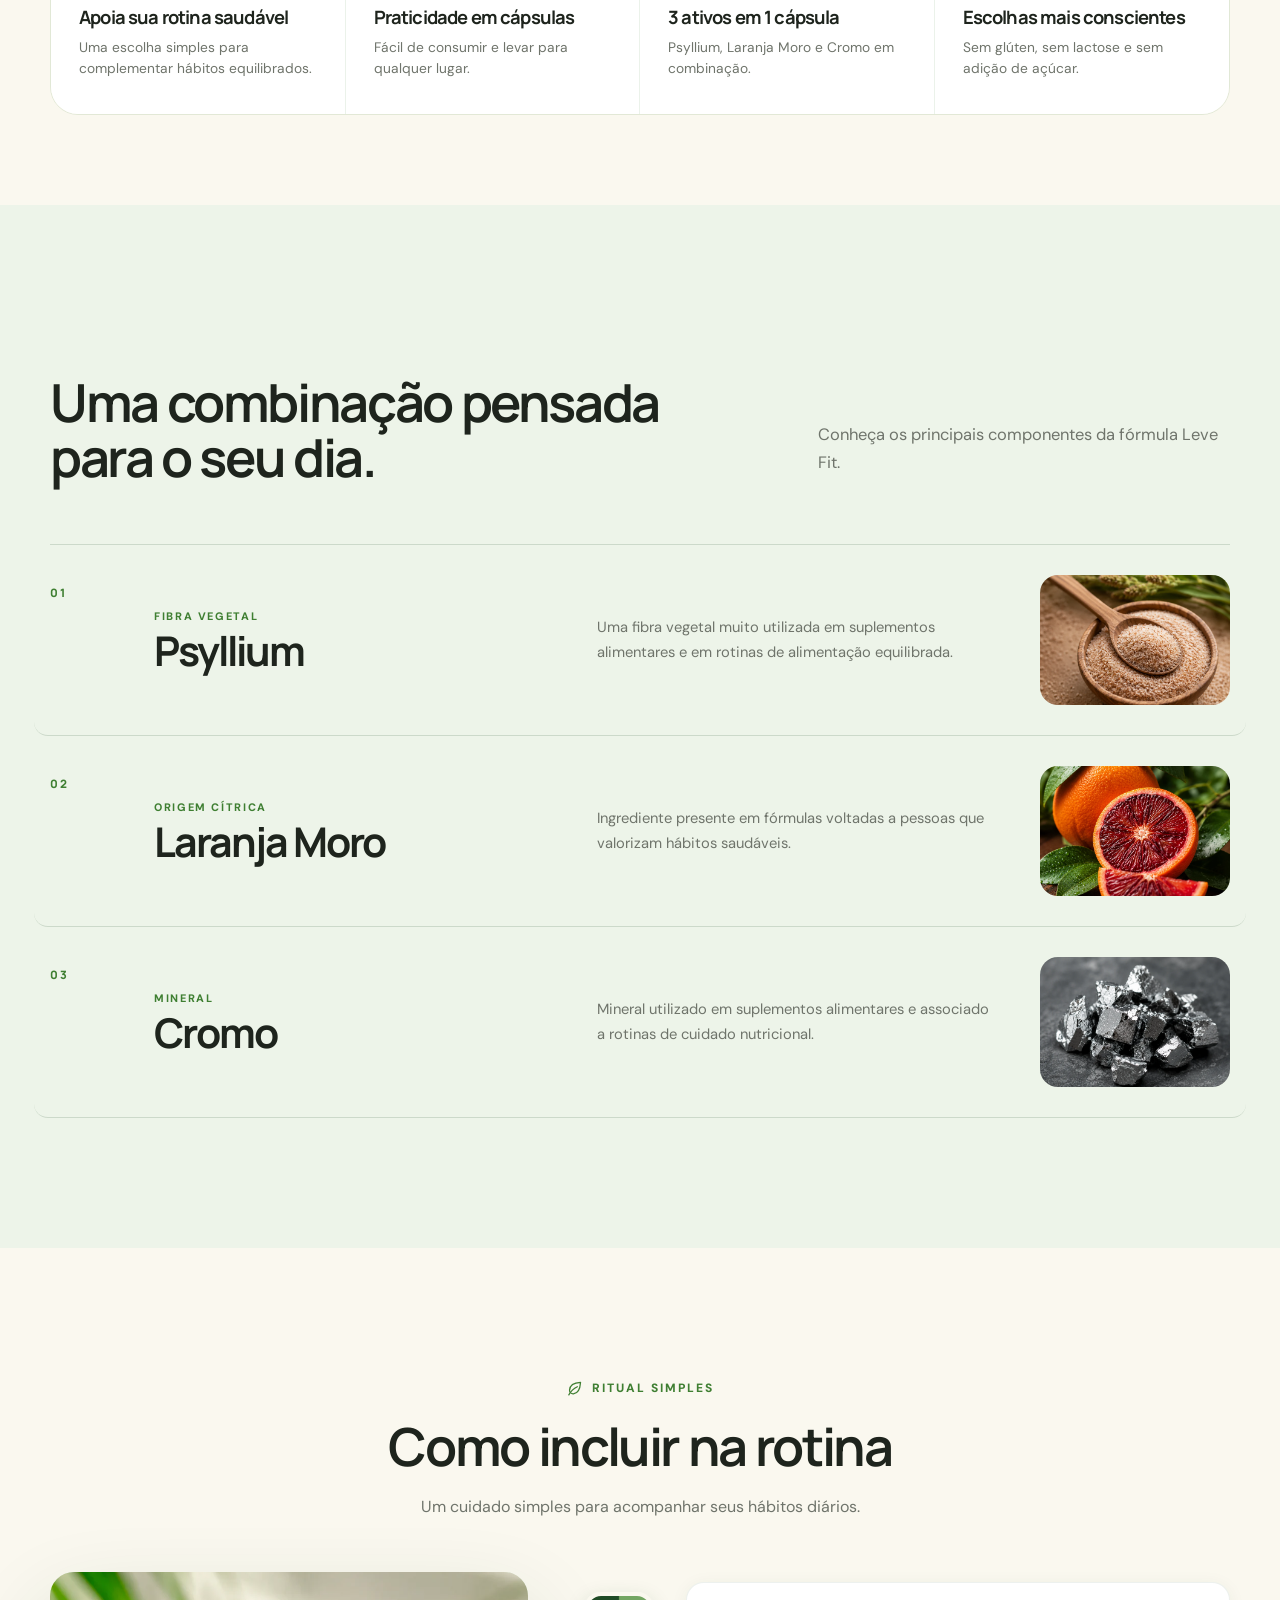
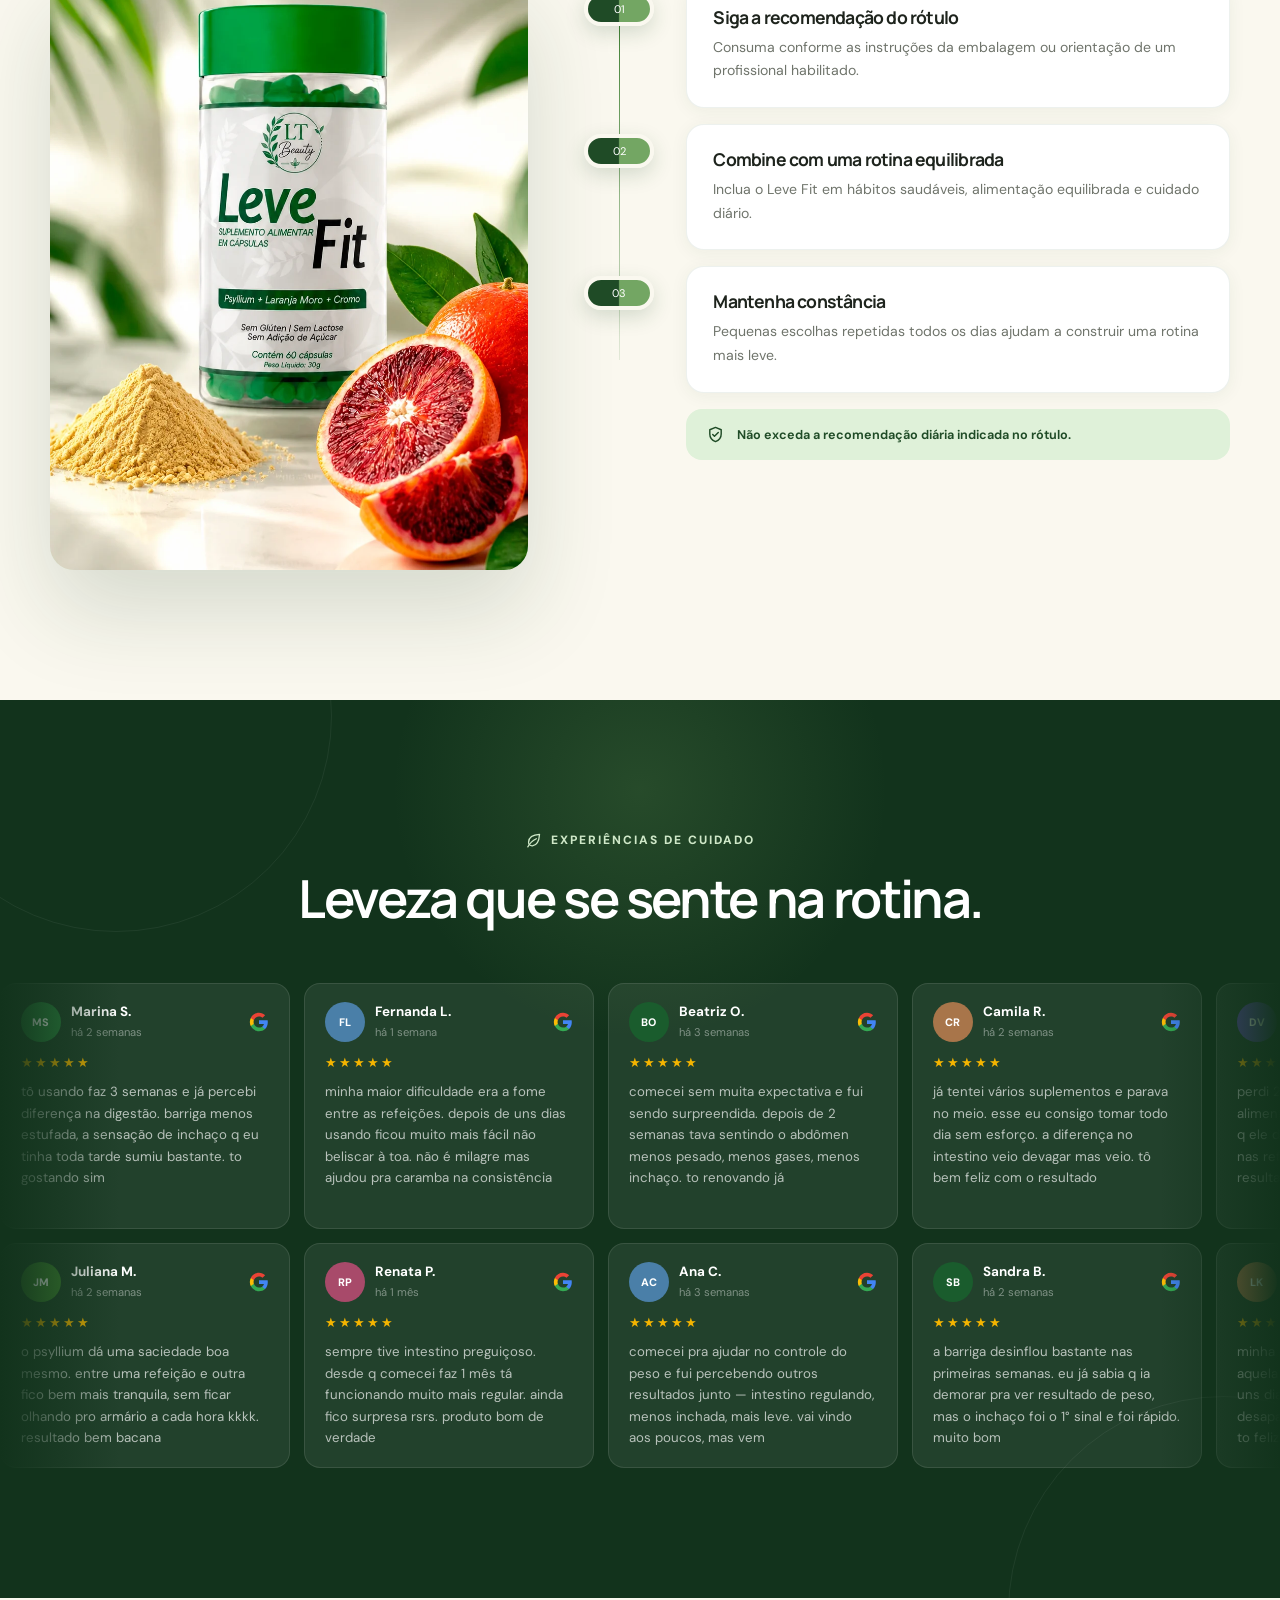
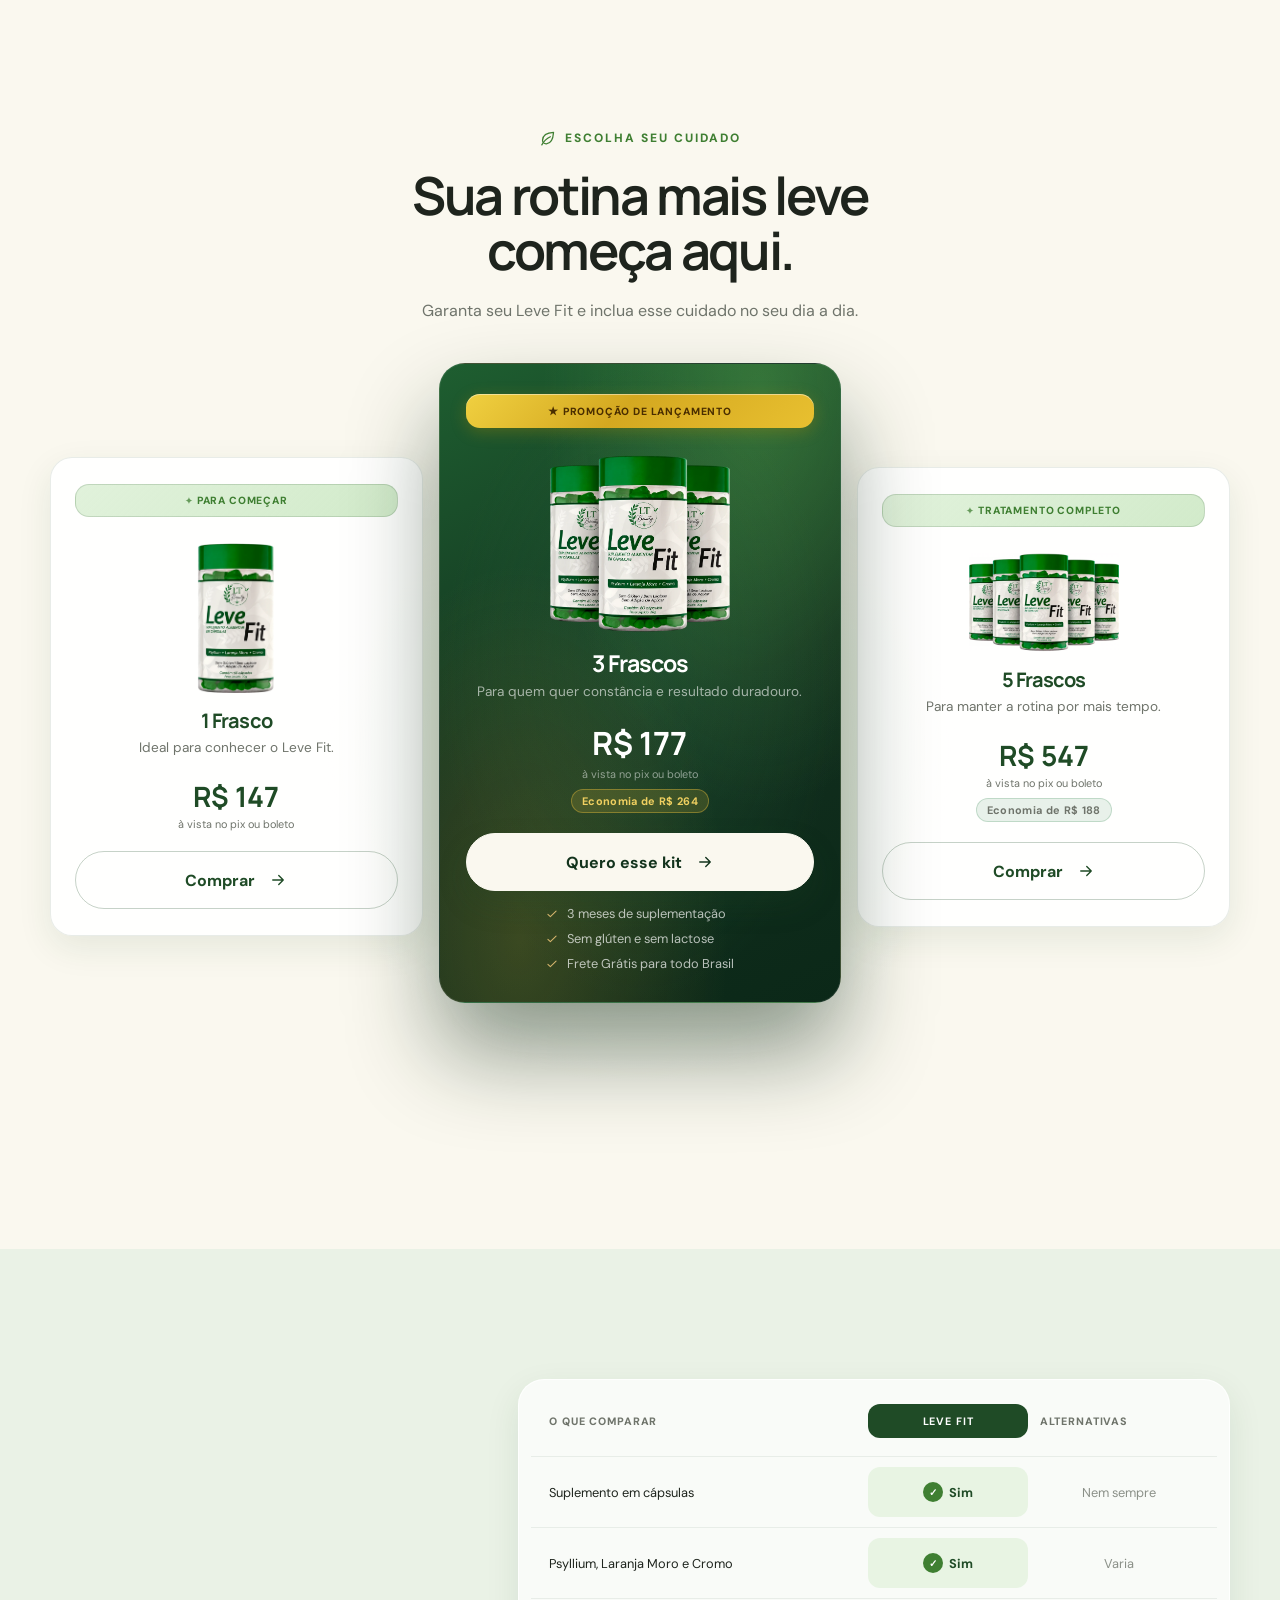
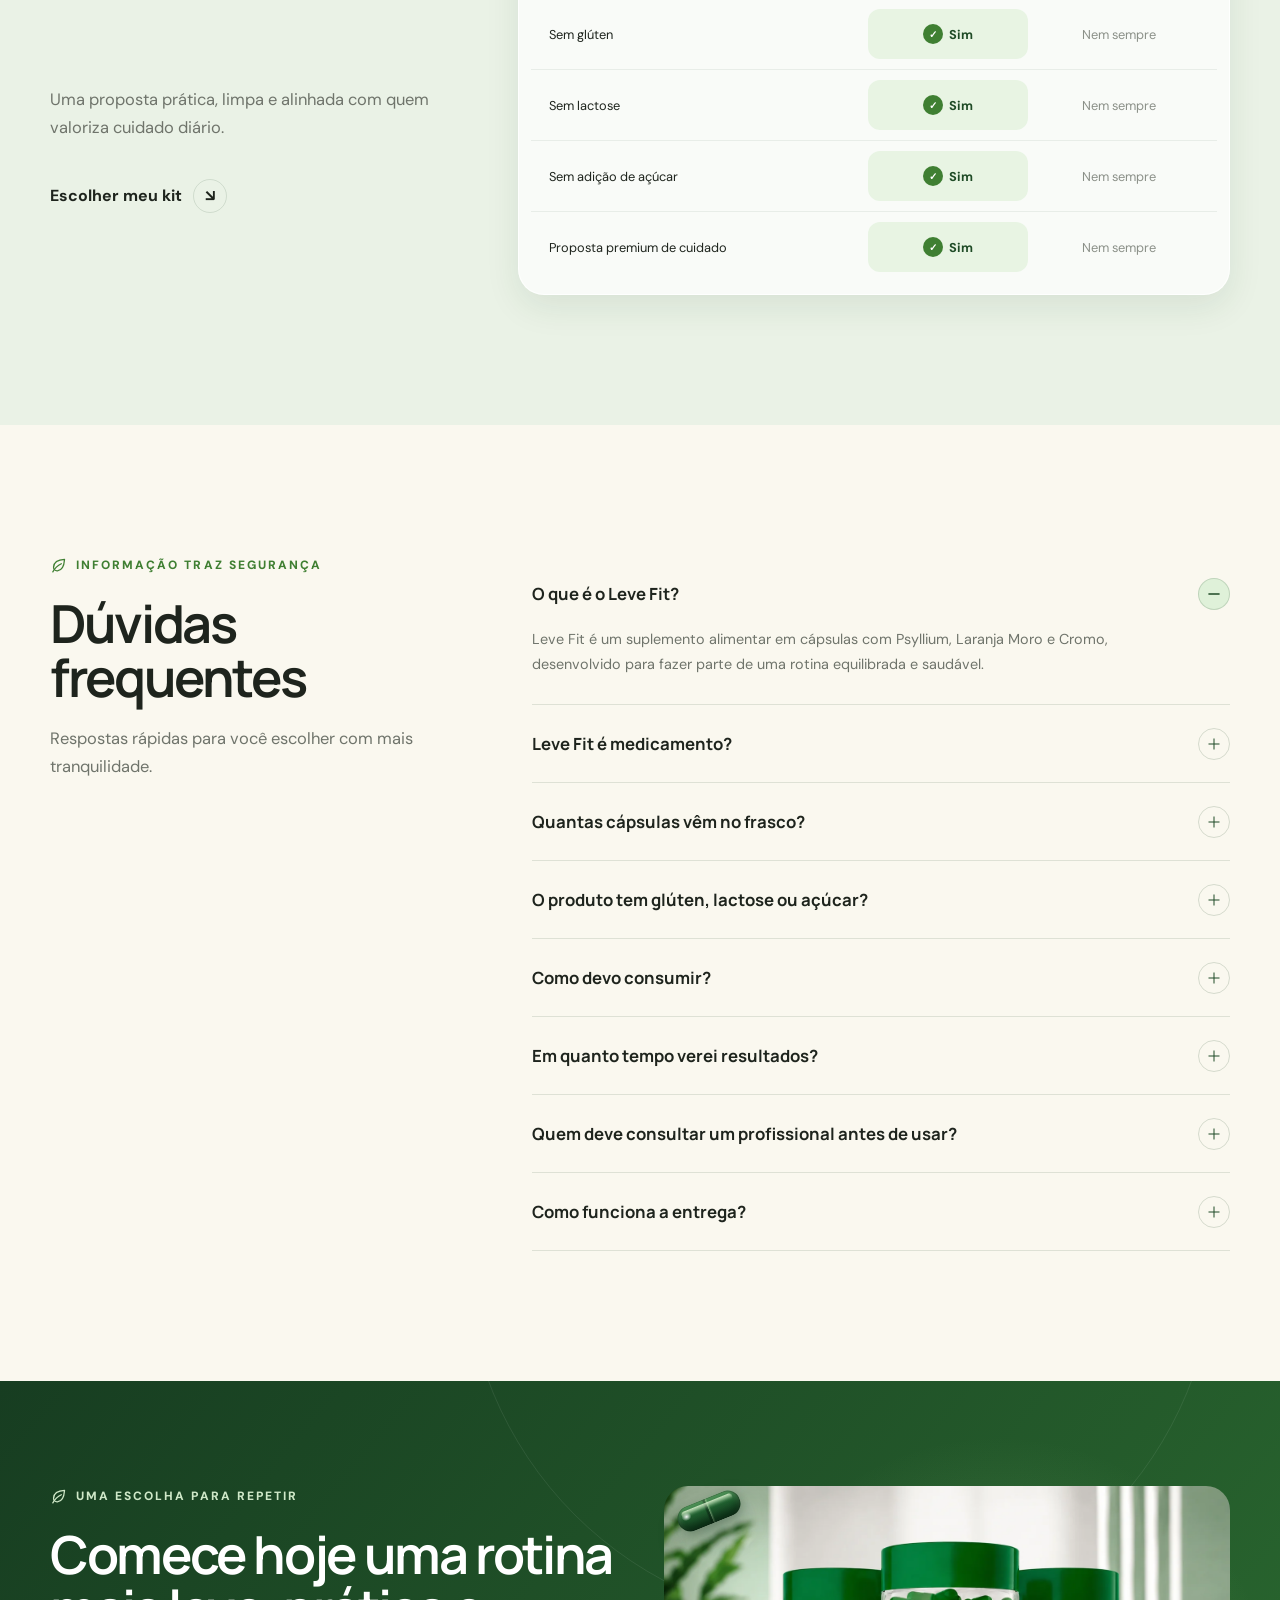
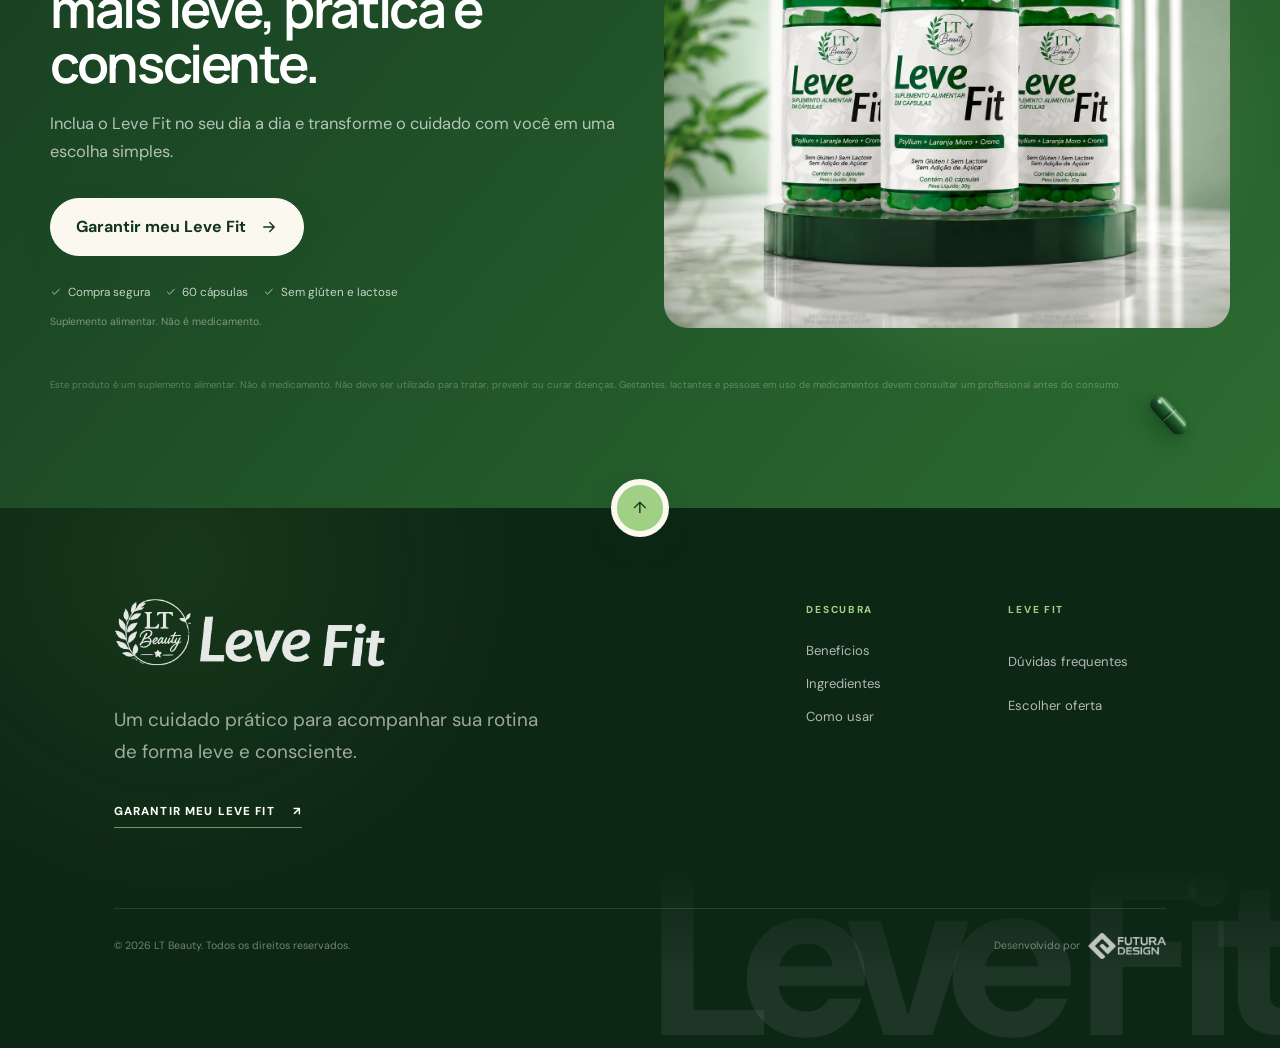
==== commit 5405720a: "fix: og apontava para o github pages em vez do dominio proprio og:url, og:image e twitter:image aind" ====
--- a/index.html
+++ b/index.html
@@ -10,10 +10,10 @@
   <!-- Open Graph / WhatsApp / redes sociais -->
   <meta property="og:type" content="website">
   <meta property="og:site_name" content="Leve Fit">
-  <meta property="og:url" content="https://vortexoficial.github.io/levefit/">
+  <meta property="og:url" content="https://suplementolevefit.com/">
   <meta property="og:title" content="Leve Fit | Suplemento Alimentar em Cápsulas | LT Beauty">
   <meta property="og:description" content="Conheça o Leve Fit, suplemento alimentar em cápsulas com Psyllium, Laranja Moro e Cromo. Sem glúten, sem lactose e sem adição de açúcar.">
-  <meta property="og:image" content="https://vortexoficial.github.io/levefit/assets/thumb-og.jpg">
+  <meta property="og:image" content="https://suplementolevefit.com/assets/thumb-og.jpg">
   <meta property="og:image:width" content="1200">
   <meta property="og:image:height" content="1200">
   <meta property="og:image:type" content="image/jpeg">
@@ -22,7 +22,7 @@
   <meta name="twitter:card" content="summary_large_image">
   <meta name="twitter:title" content="Leve Fit | Suplemento Alimentar em Cápsulas | LT Beauty">
   <meta name="twitter:description" content="Conheça o Leve Fit, suplemento alimentar em cápsulas com Psyllium, Laranja Moro e Cromo. Sem glúten, sem lactose e sem adição de açúcar.">
-  <meta name="twitter:image" content="https://vortexoficial.github.io/levefit/assets/thumb-og.jpg">
+  <meta name="twitter:image" content="https://suplementolevefit.com/assets/thumb-og.jpg">
   <link rel="preconnect" href="https://fonts.googleapis.com">
   <link rel="preconnect" href="https://fonts.gstatic.com" crossorigin>
   <link href="https://fonts.googleapis.com/css2?family=DM+Sans:wght@400;500;600;700&family=Manrope:wght@400;500;600;700;800&display=swap" rel="stylesheet">
--- a/styles.css
+++ b/styles.css
@@ -2343,9 +2343,16 @@
     transform 180ms ease;
 }
 
+/* A regra global de svg desta página é para ícones de traço (width/height 1em,
+   fill: none, stroke). Este glifo é cheio, então precisa desfazer os quatro —
+   sem zerar o stroke o contorno engrossa o desenho, e sem a altura o ícone
+   encolhe para 1em. */
 .whatsapp-btn svg {
+  display: block;
   width: 29px;
+  height: 29px;
   fill: currentColor;
+  stroke: none;
 }
 
 .whatsapp-btn:hover {
@@ -3088,16 +3095,14 @@
     gap: 12px;
   }
 
+  /* Mesmo tamanho da landing do LT Gloss (52px/29px). O `bottom` é o único
+     valor que diverge de propósito: aqui a barra fixa do kit ocupa o rodapé,
+     então o botão sobe para não ficar por cima dela. */
   .whatsapp-btn {
     bottom: 96px;
     right: 16px;
-    width: 46px;
-    height: 46px;
-  }
-
-  .whatsapp-btn svg {
-    width: 24px;
-    height: 24px;
+    width: 52px;
+    height: 52px;
   }
 
   .sticky-mobile-cta {
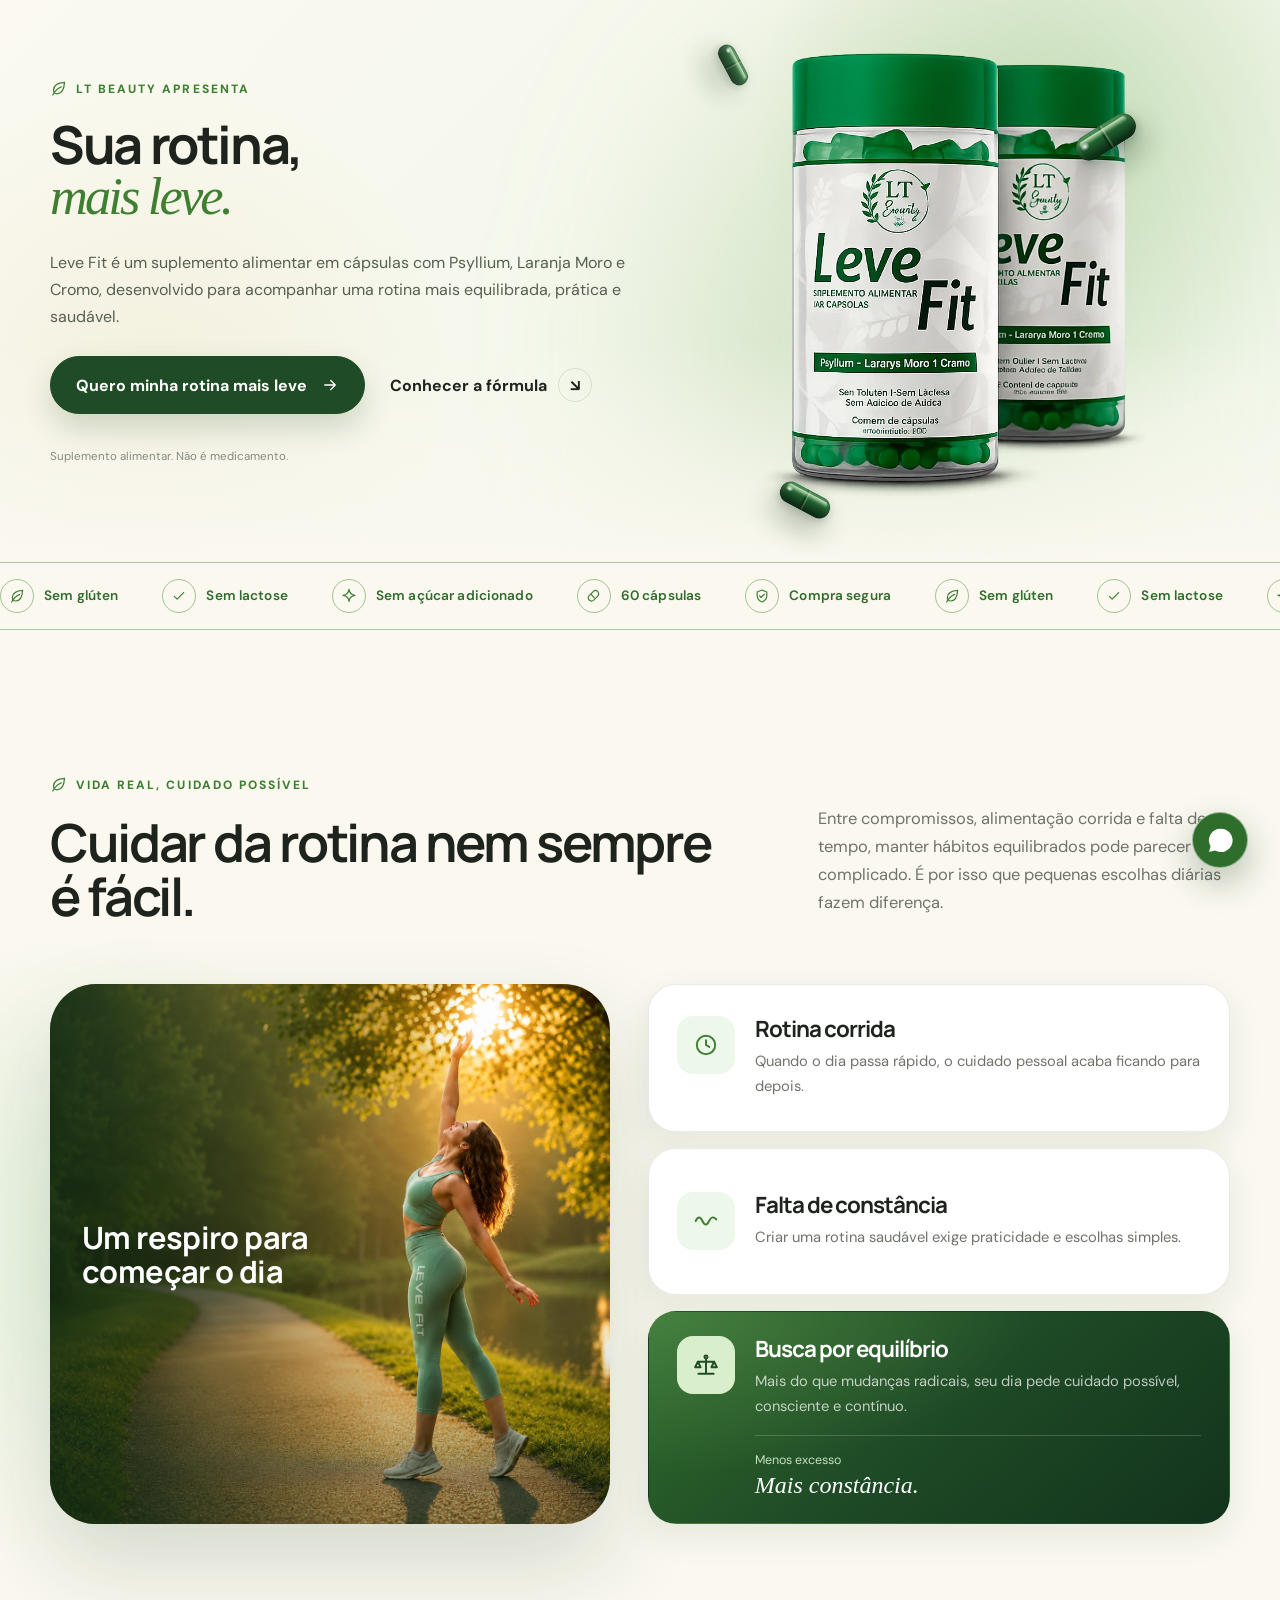
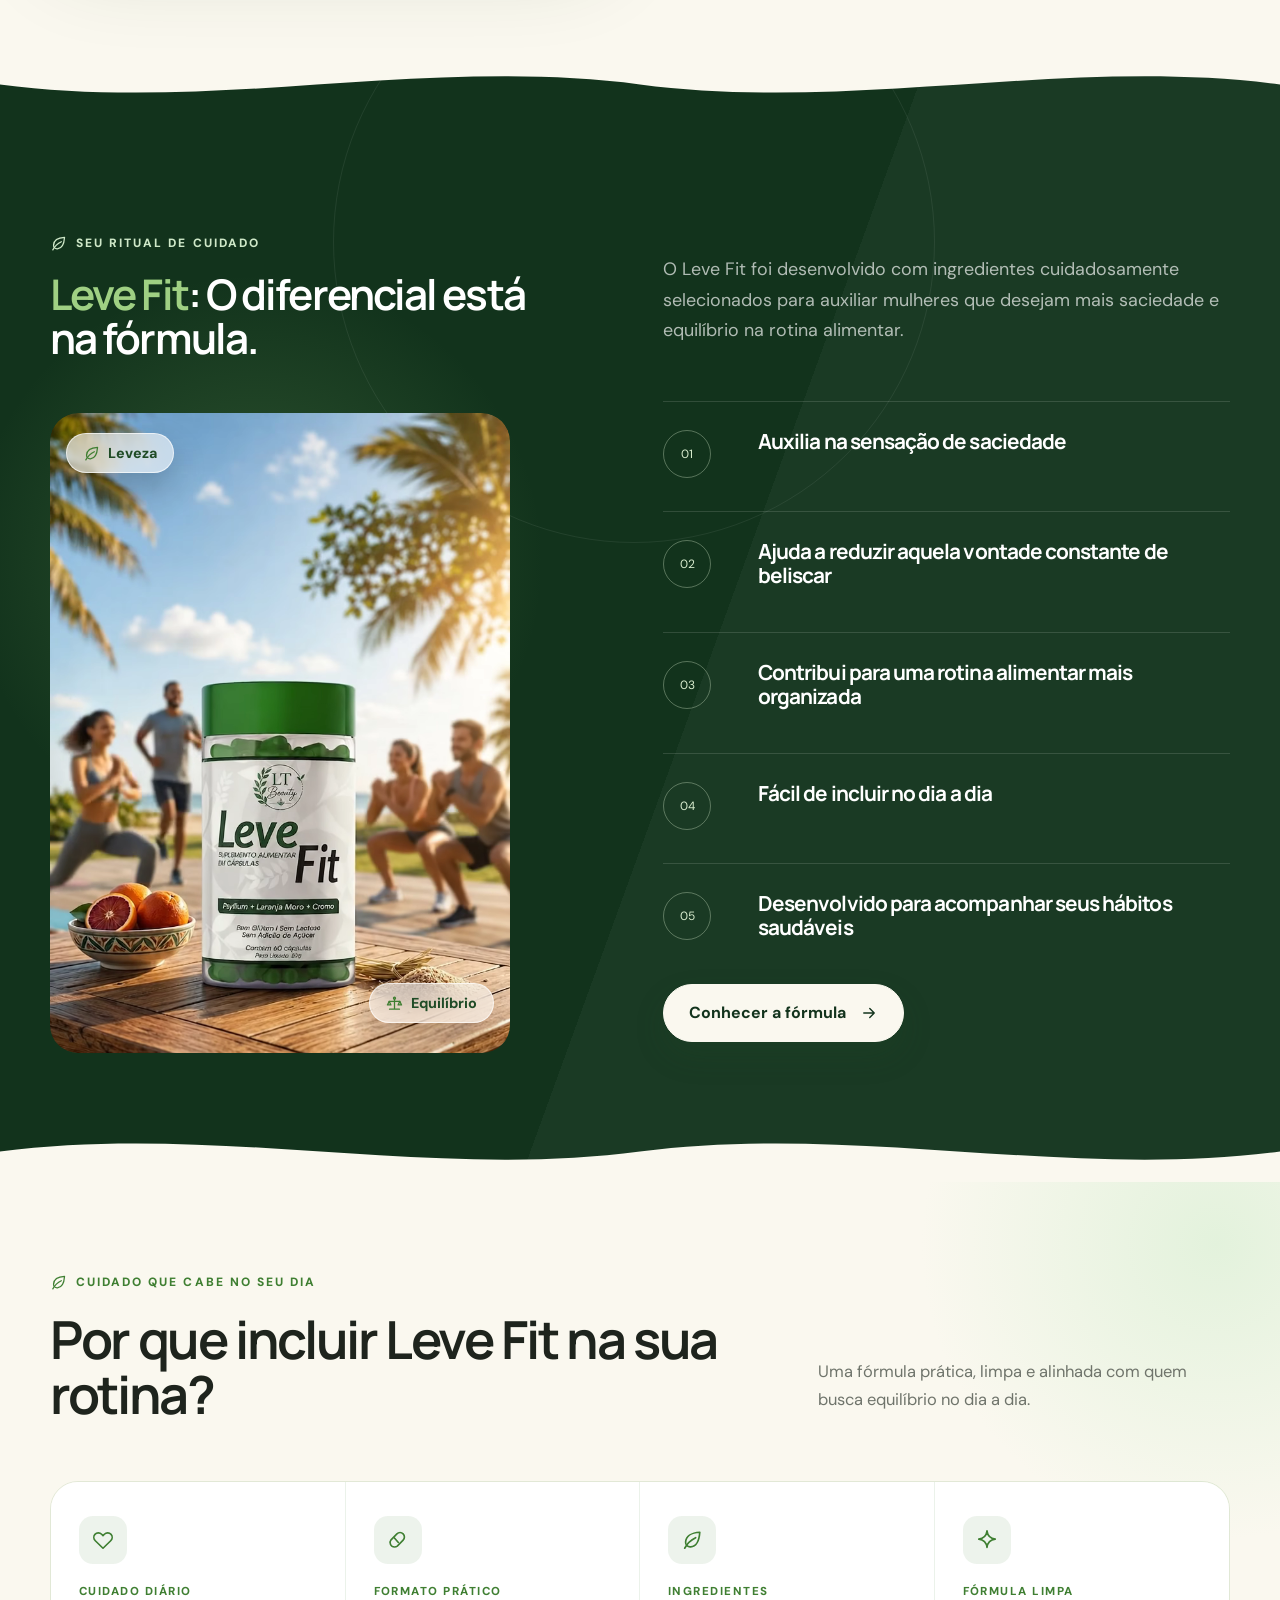
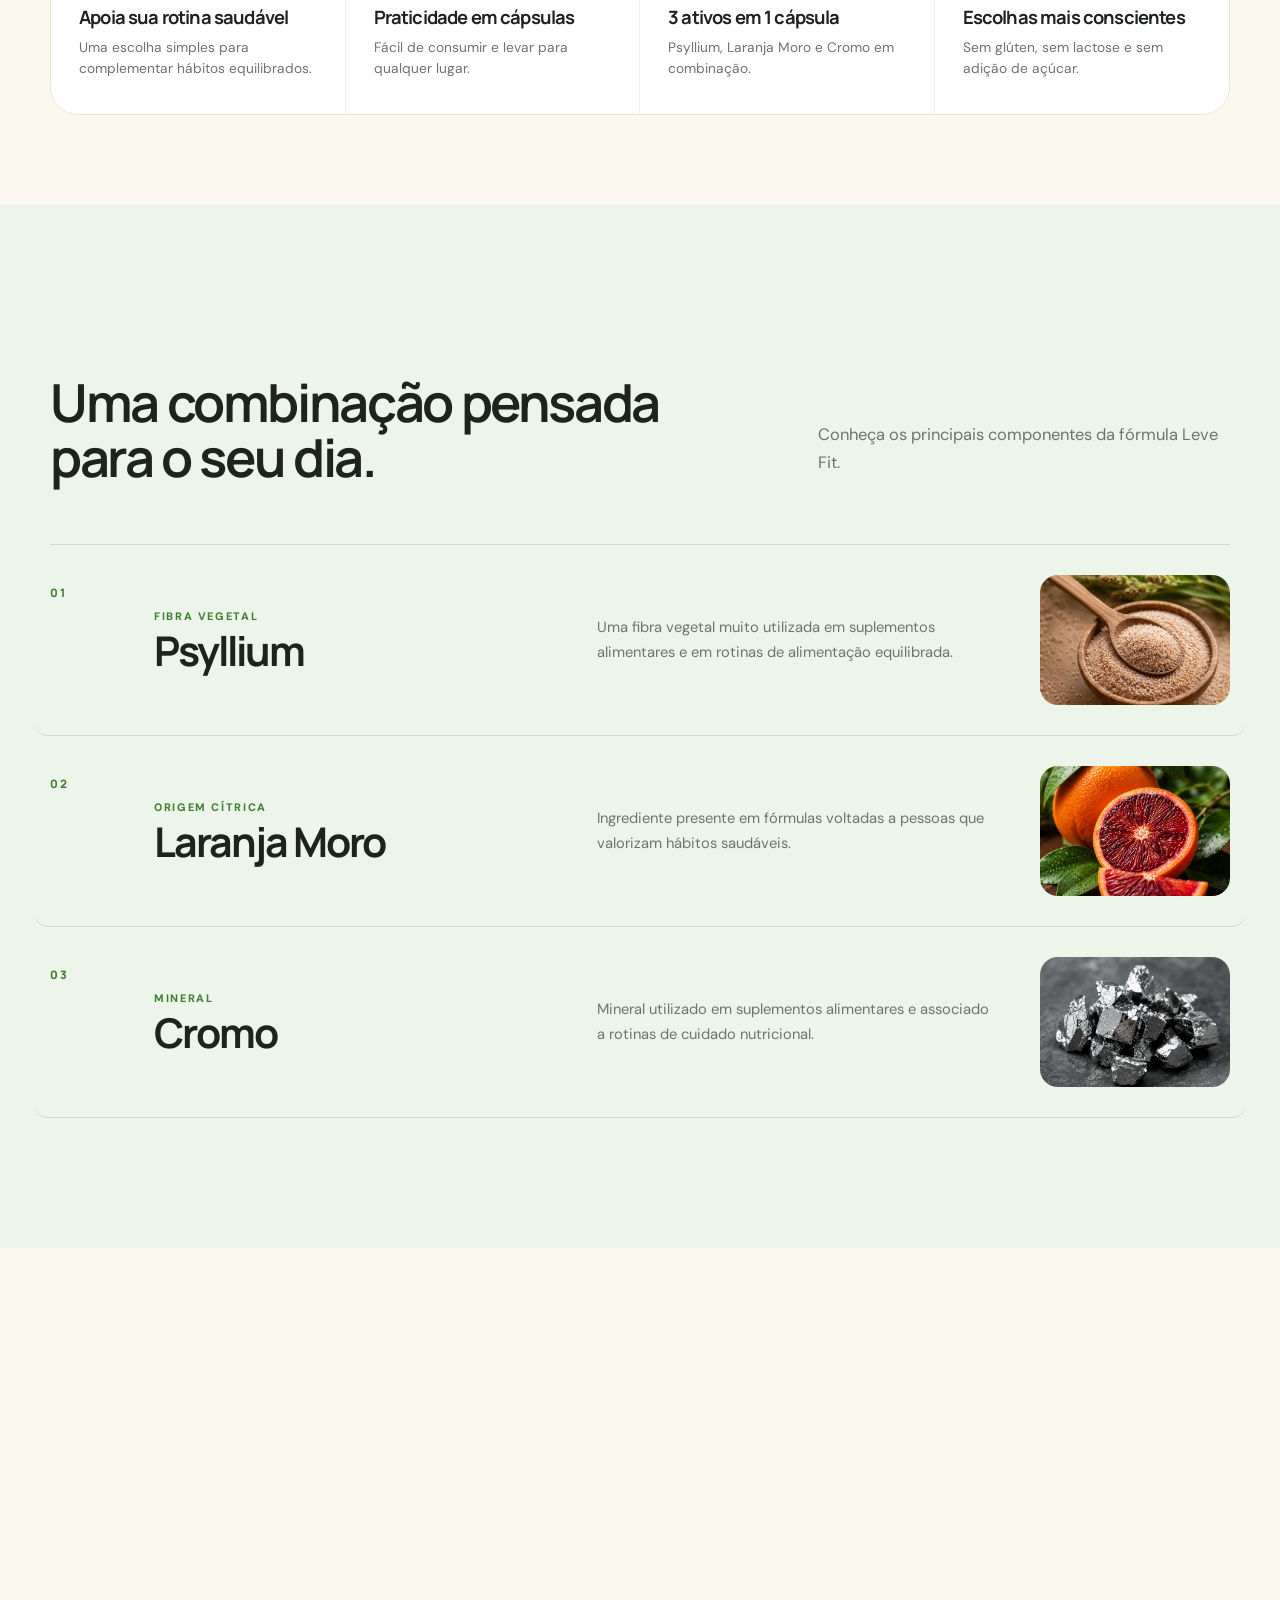
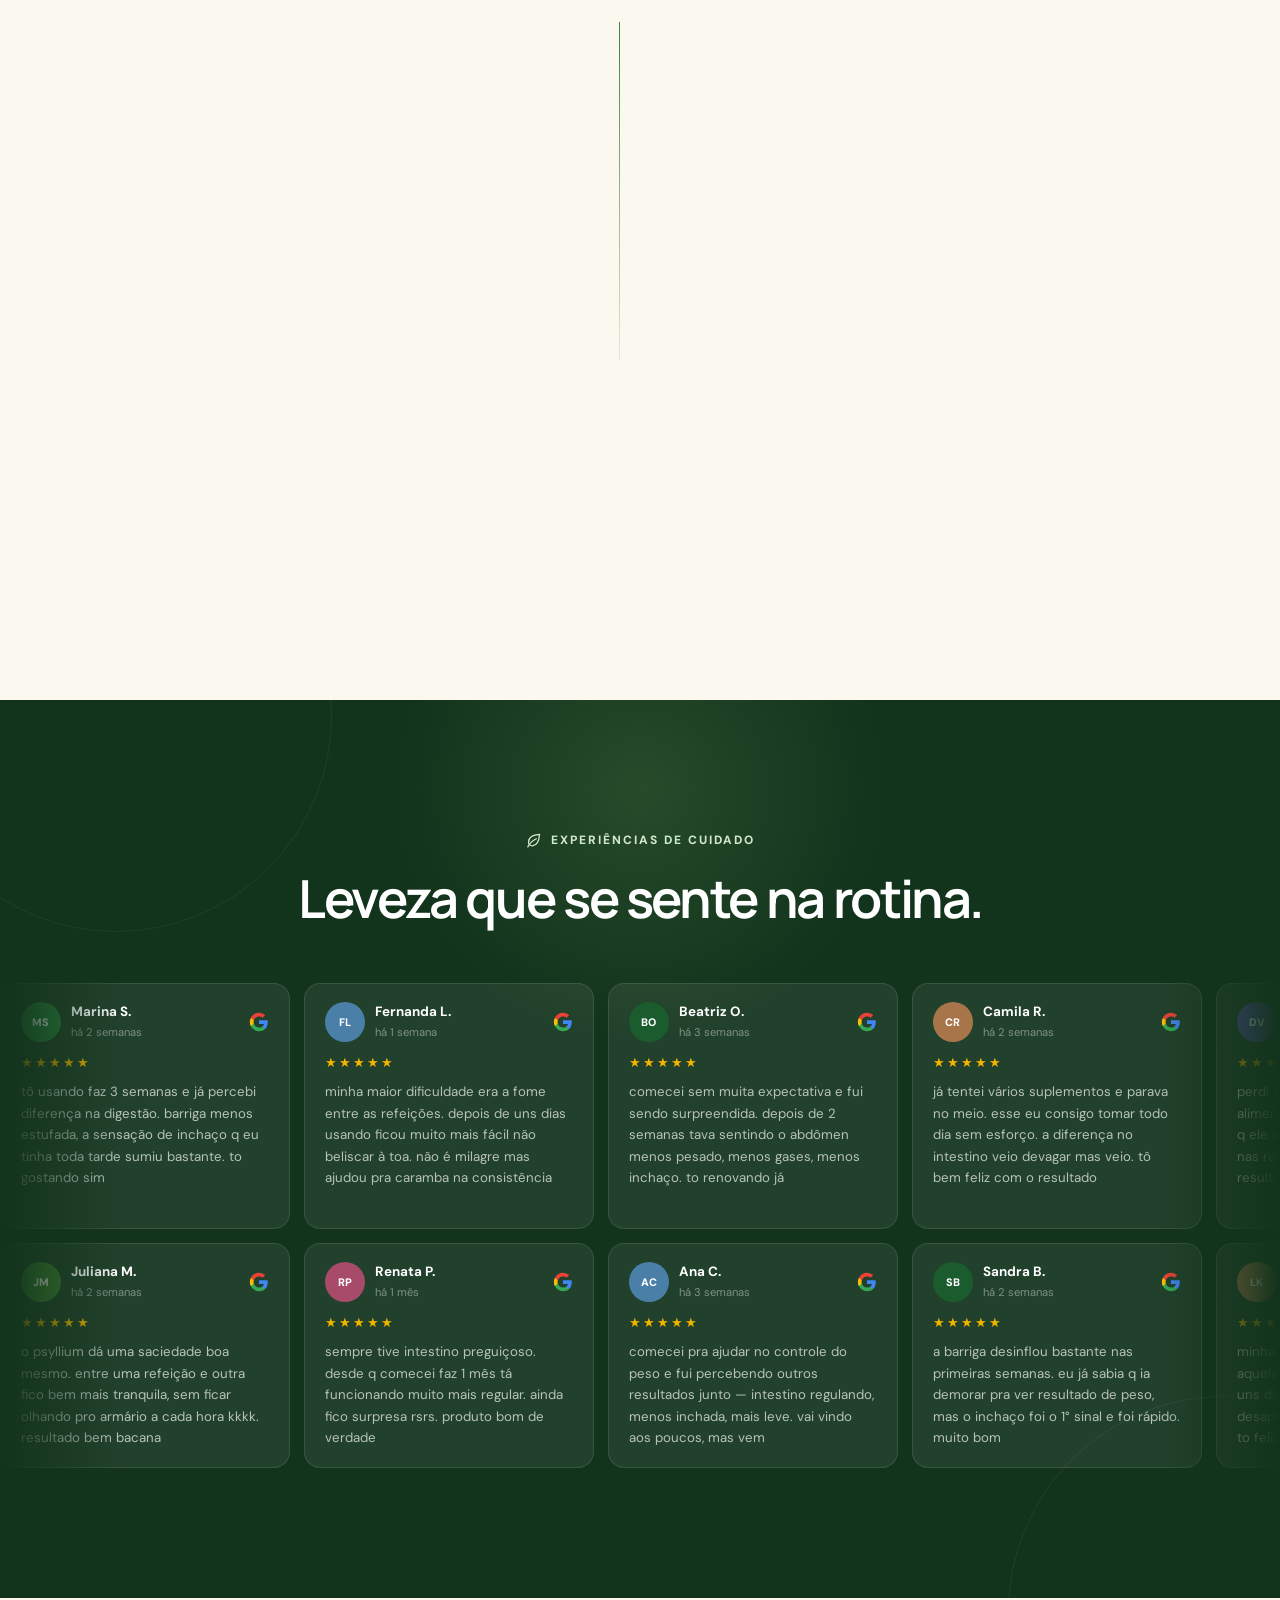
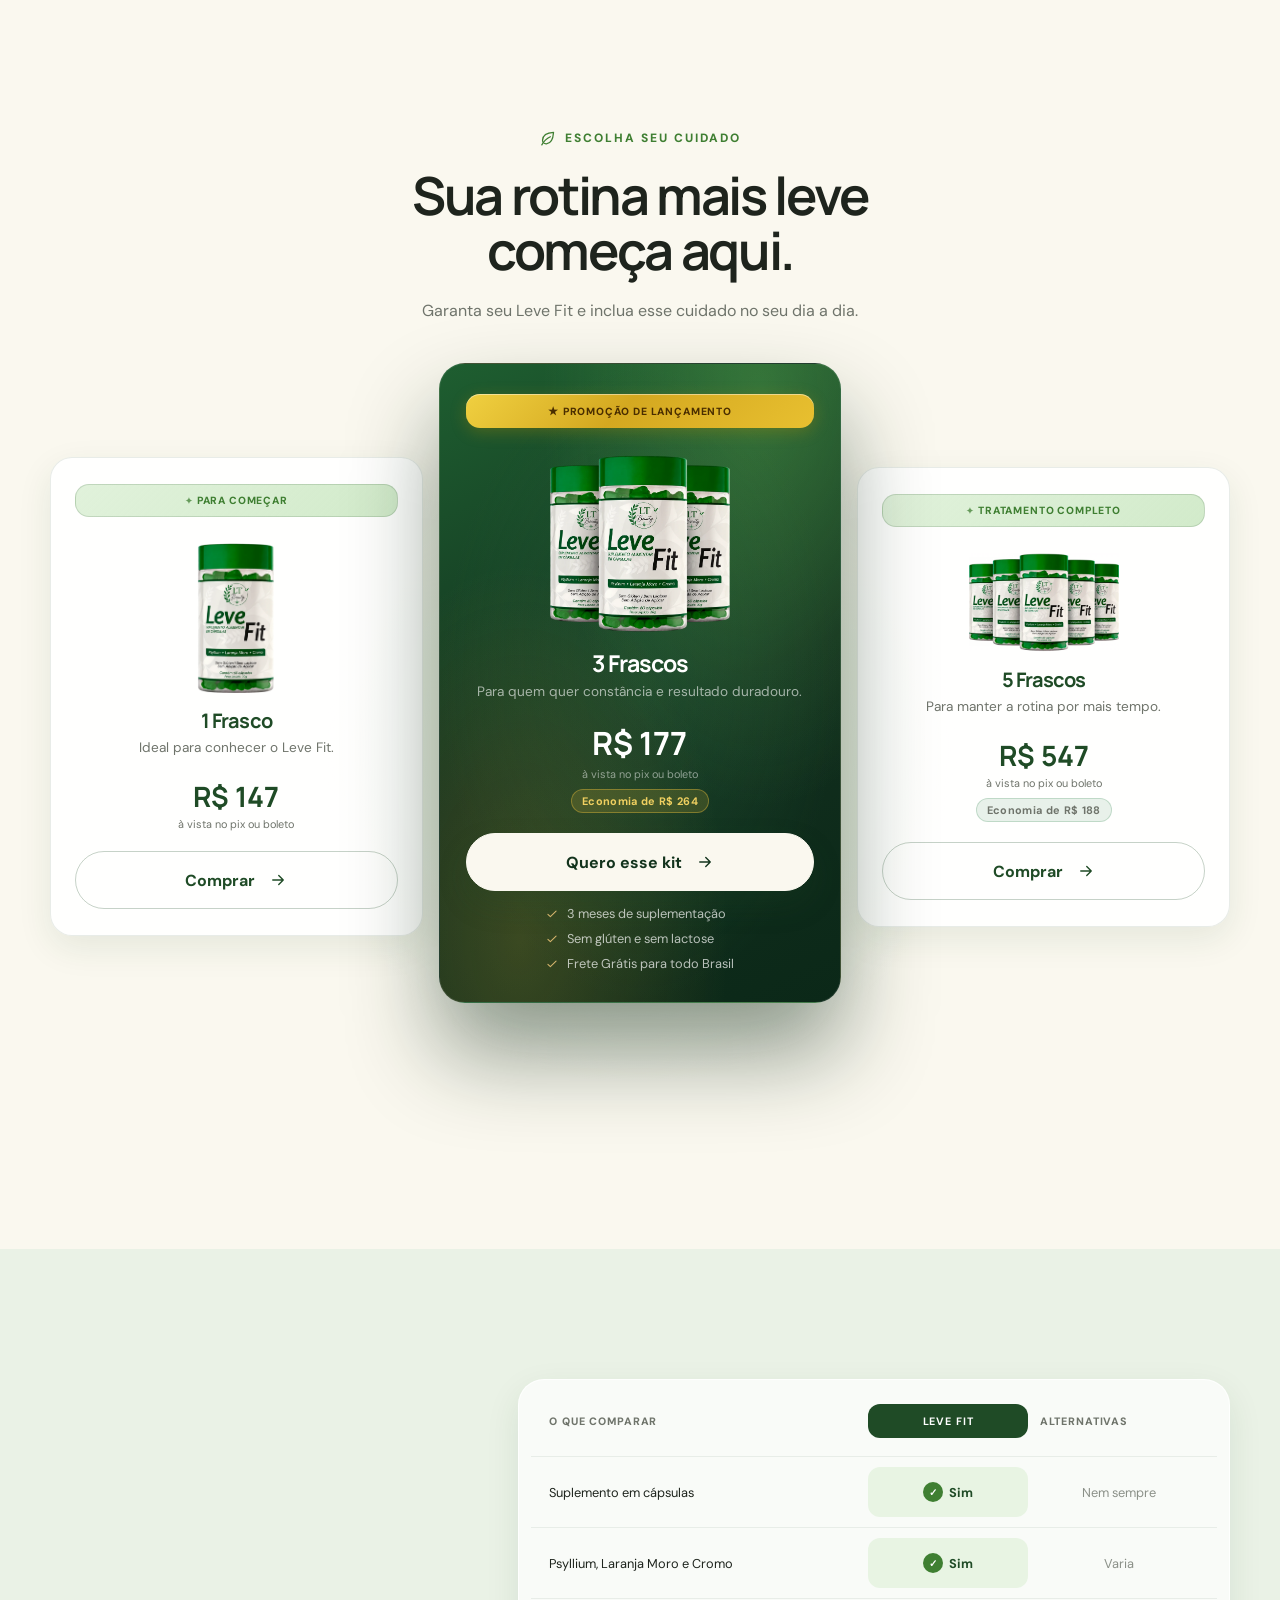
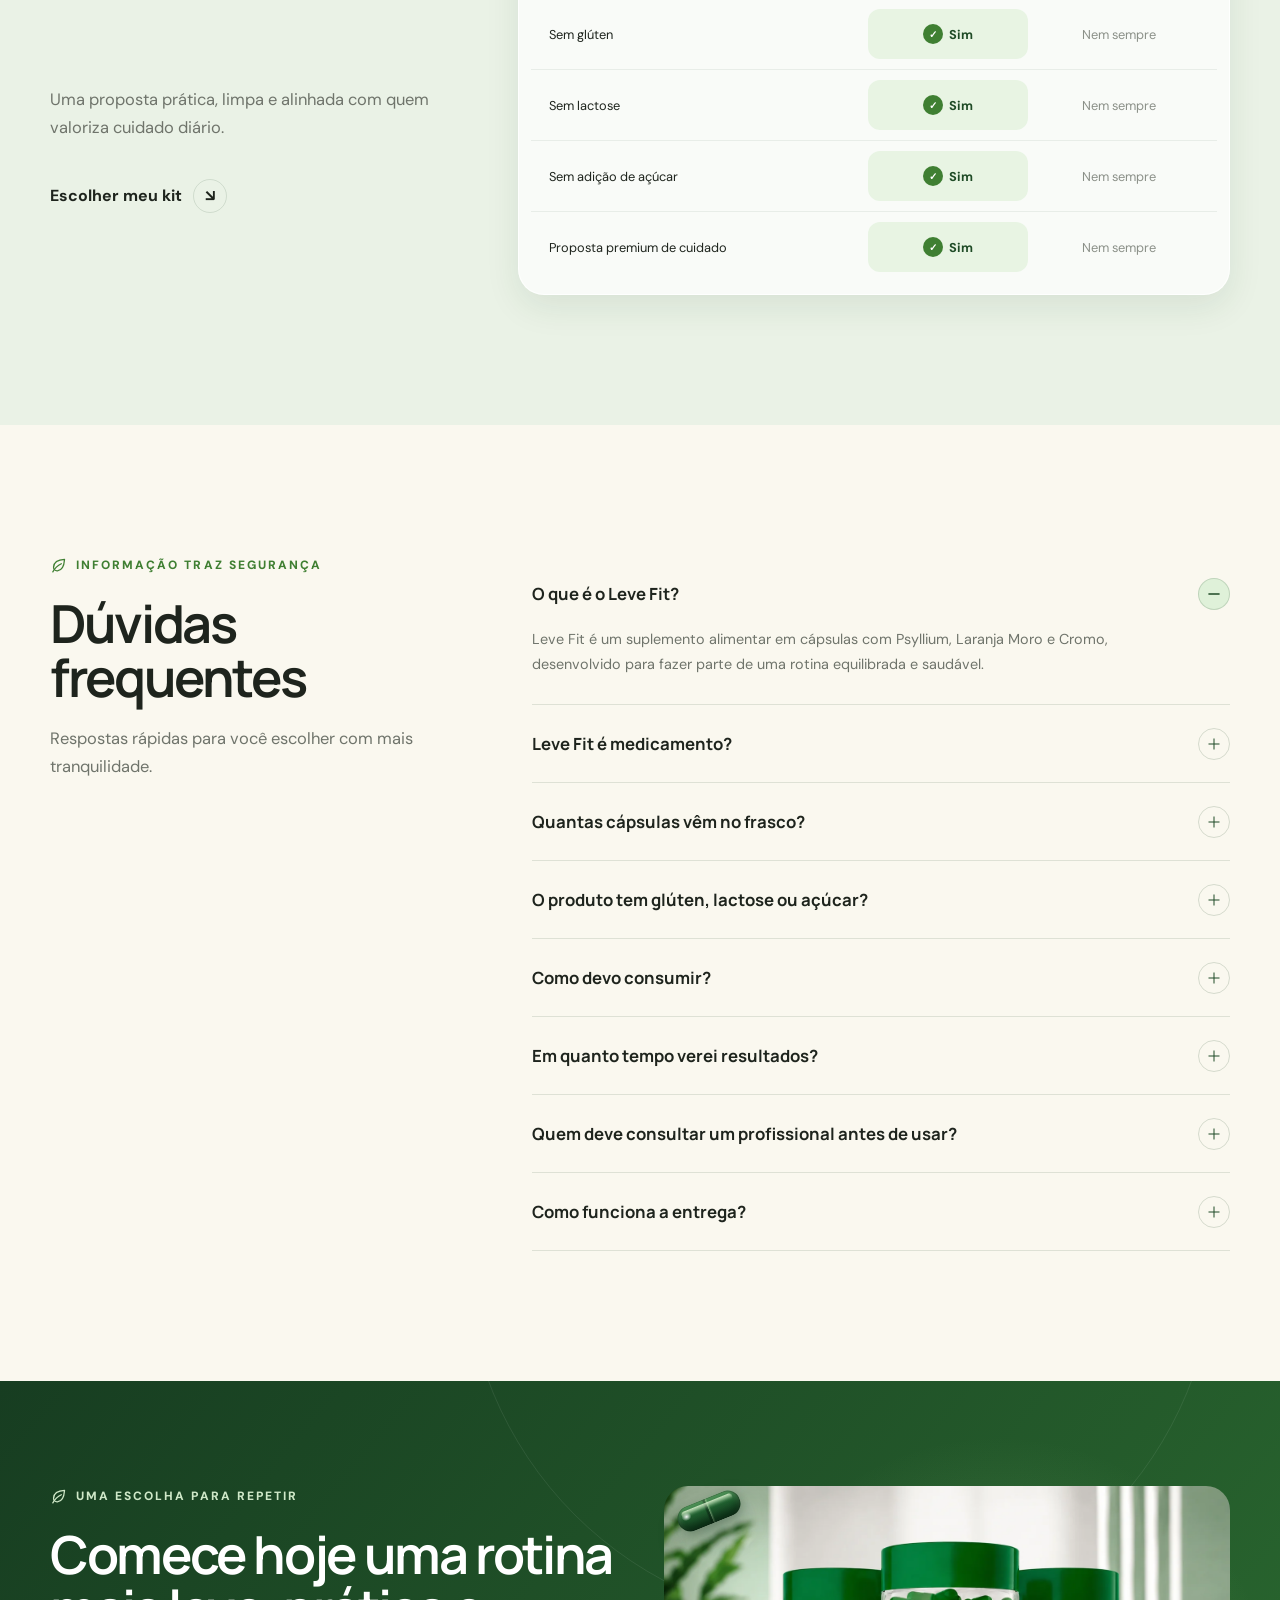
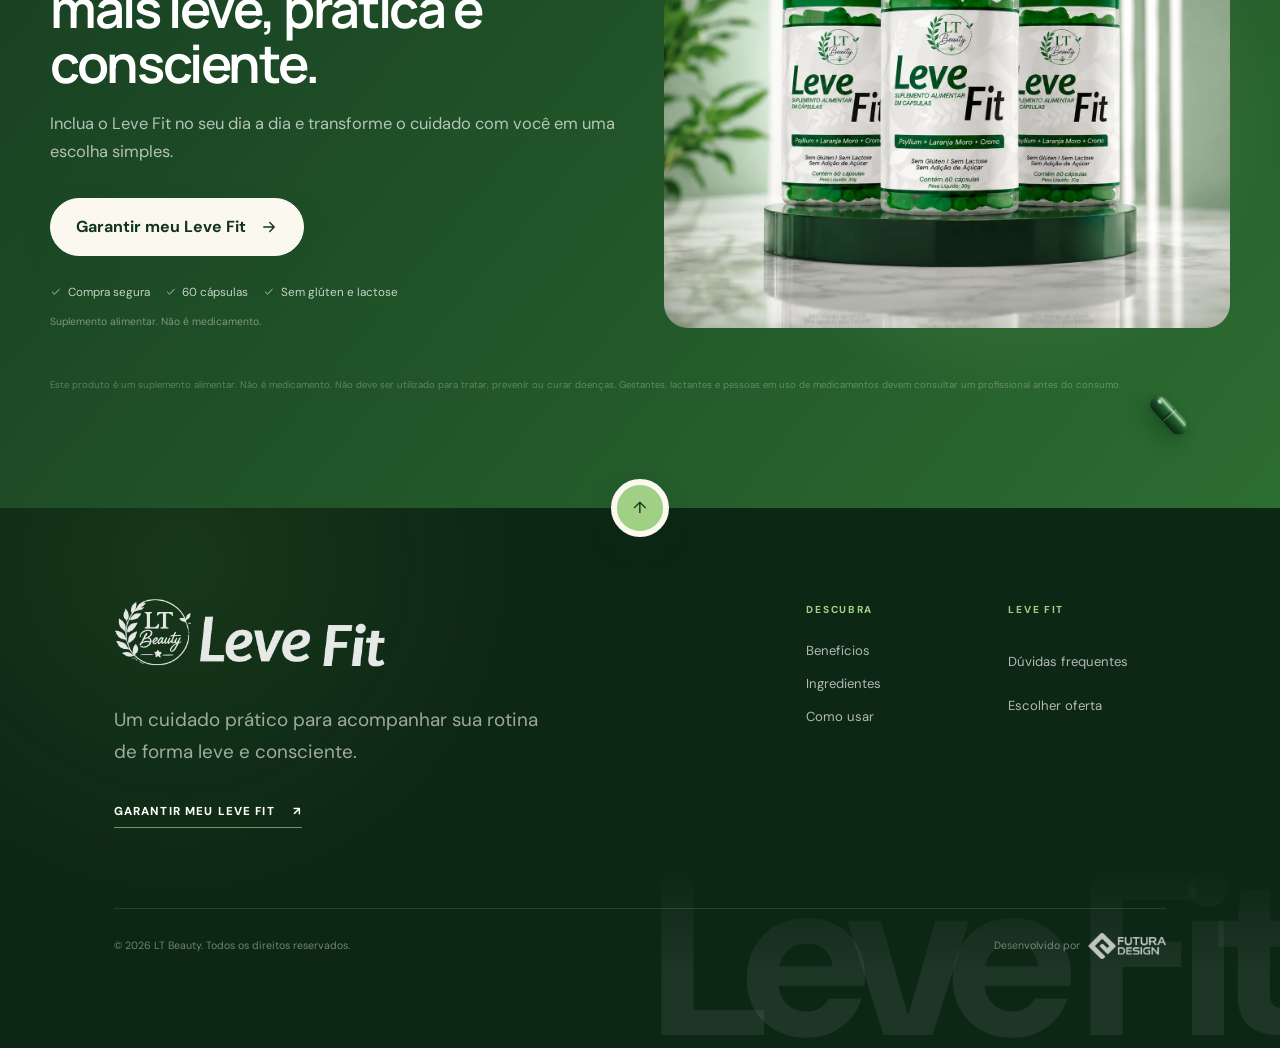
==== commit 6b09c93a: "fix: imagem de compartilhamento em 1200x630 e sem BOM no html O arquivo comecava com BOM (EF BB BF) " ====
--- a/index.html
+++ b/index.html
@@ -1,4 +1,4 @@
-﻿<!doctype html>
+<!doctype html>
 <html lang="pt-BR">
 <head>
   <meta charset="utf-8">
@@ -13,16 +13,17 @@
   <meta property="og:url" content="https://suplementolevefit.com/">
   <meta property="og:title" content="Leve Fit | Suplemento Alimentar em Cápsulas | LT Beauty">
   <meta property="og:description" content="Conheça o Leve Fit, suplemento alimentar em cápsulas com Psyllium, Laranja Moro e Cromo. Sem glúten, sem lactose e sem adição de açúcar.">
-  <meta property="og:image" content="https://suplementolevefit.com/assets/thumb-og.jpg">
+  <meta property="og:image" content="https://suplementolevefit.com/assets/og-cover.jpg">
+  <meta property="og:image:secure_url" content="https://suplementolevefit.com/assets/og-cover.jpg">
   <meta property="og:image:width" content="1200">
-  <meta property="og:image:height" content="1200">
+  <meta property="og:image:height" content="630">
   <meta property="og:image:type" content="image/jpeg">
   <meta property="og:image:alt" content="Leve Fit – Suplemento alimentar em cápsulas">
   <!-- Twitter / X -->
   <meta name="twitter:card" content="summary_large_image">
   <meta name="twitter:title" content="Leve Fit | Suplemento Alimentar em Cápsulas | LT Beauty">
   <meta name="twitter:description" content="Conheça o Leve Fit, suplemento alimentar em cápsulas com Psyllium, Laranja Moro e Cromo. Sem glúten, sem lactose e sem adição de açúcar.">
-  <meta name="twitter:image" content="https://suplementolevefit.com/assets/thumb-og.jpg">
+  <meta name="twitter:image" content="https://suplementolevefit.com/assets/og-cover.jpg">
   <link rel="preconnect" href="https://fonts.googleapis.com">
   <link rel="preconnect" href="https://fonts.gstatic.com" crossorigin>
   <link href="https://fonts.googleapis.com/css2?family=DM+Sans:wght@400;500;600;700&family=Manrope:wght@400;500;600;700;800&display=swap" rel="stylesheet">
--- a/styles.css
+++ b/styles.css
@@ -1,4 +1,4 @@
-﻿:root {
+:root {
   --green-950: #12331c;
   --green-900: #1f4b26;
   --green-800: #2f6d2b;
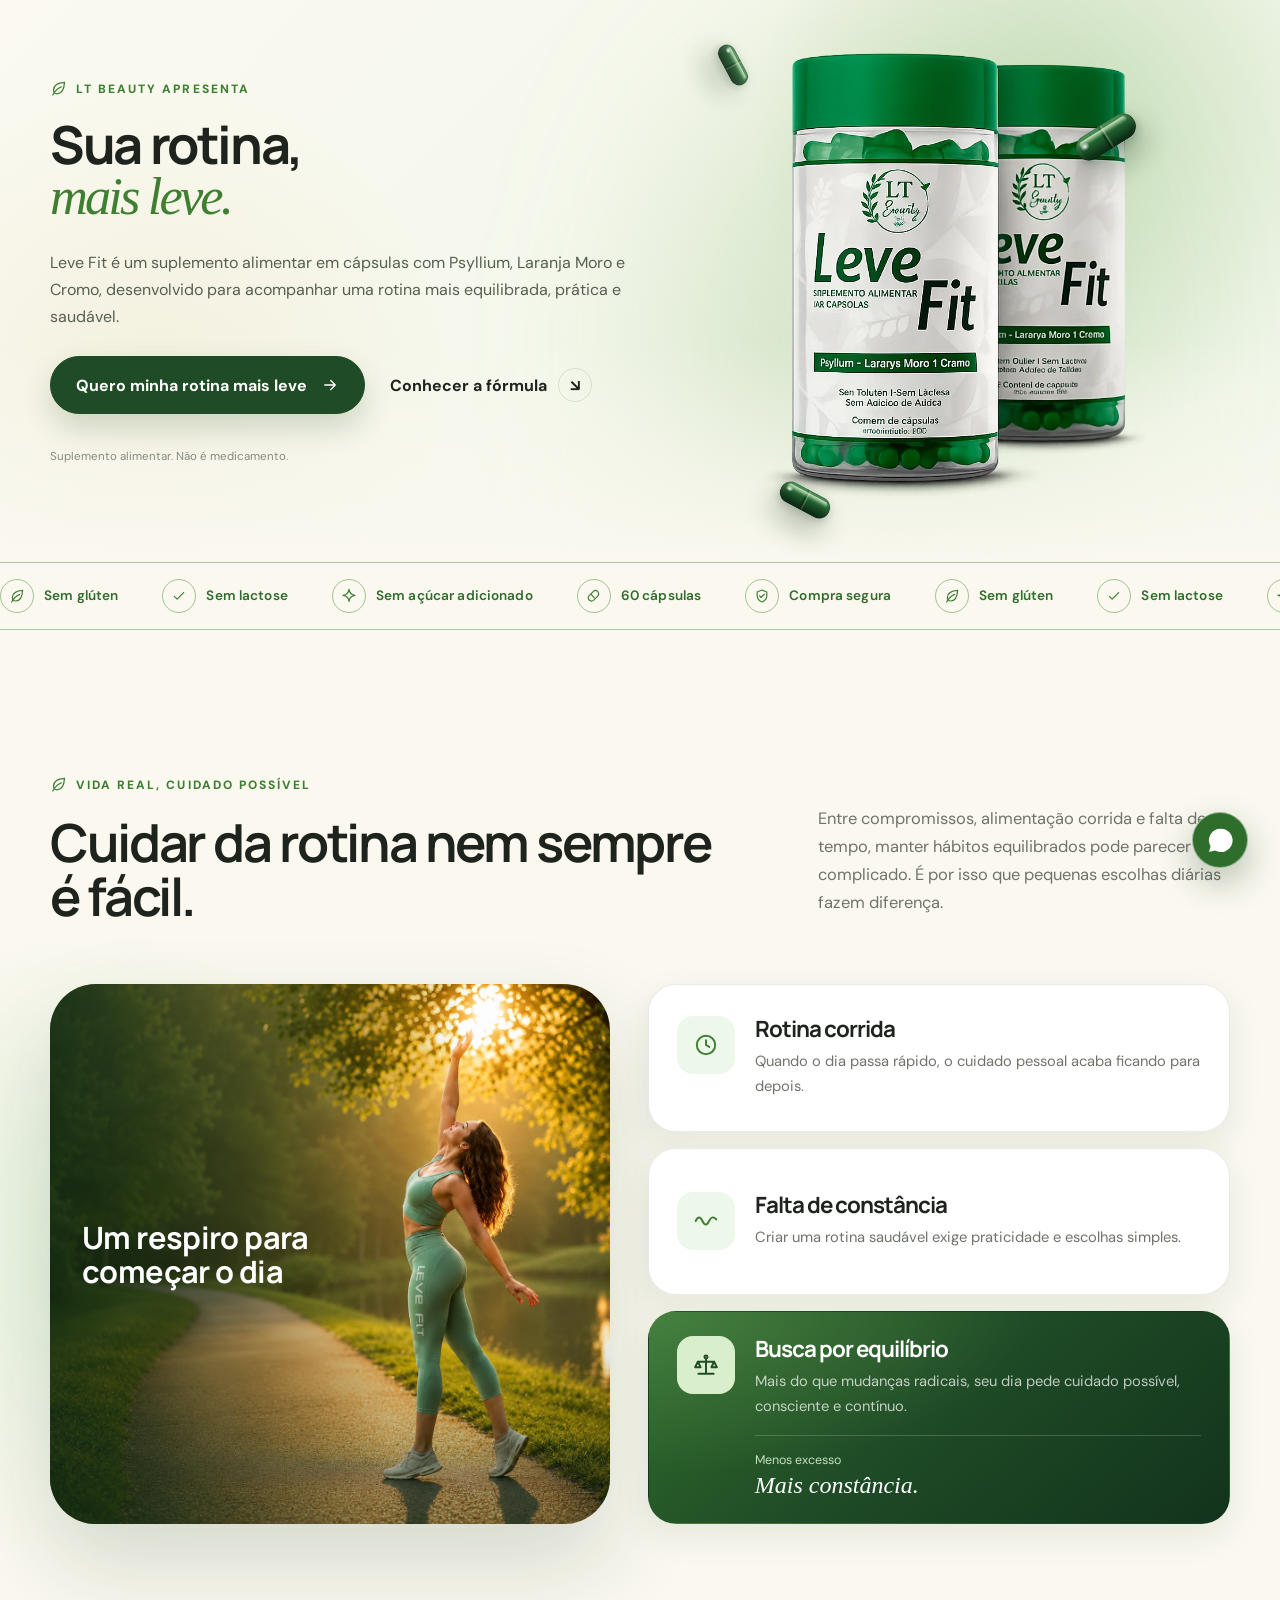
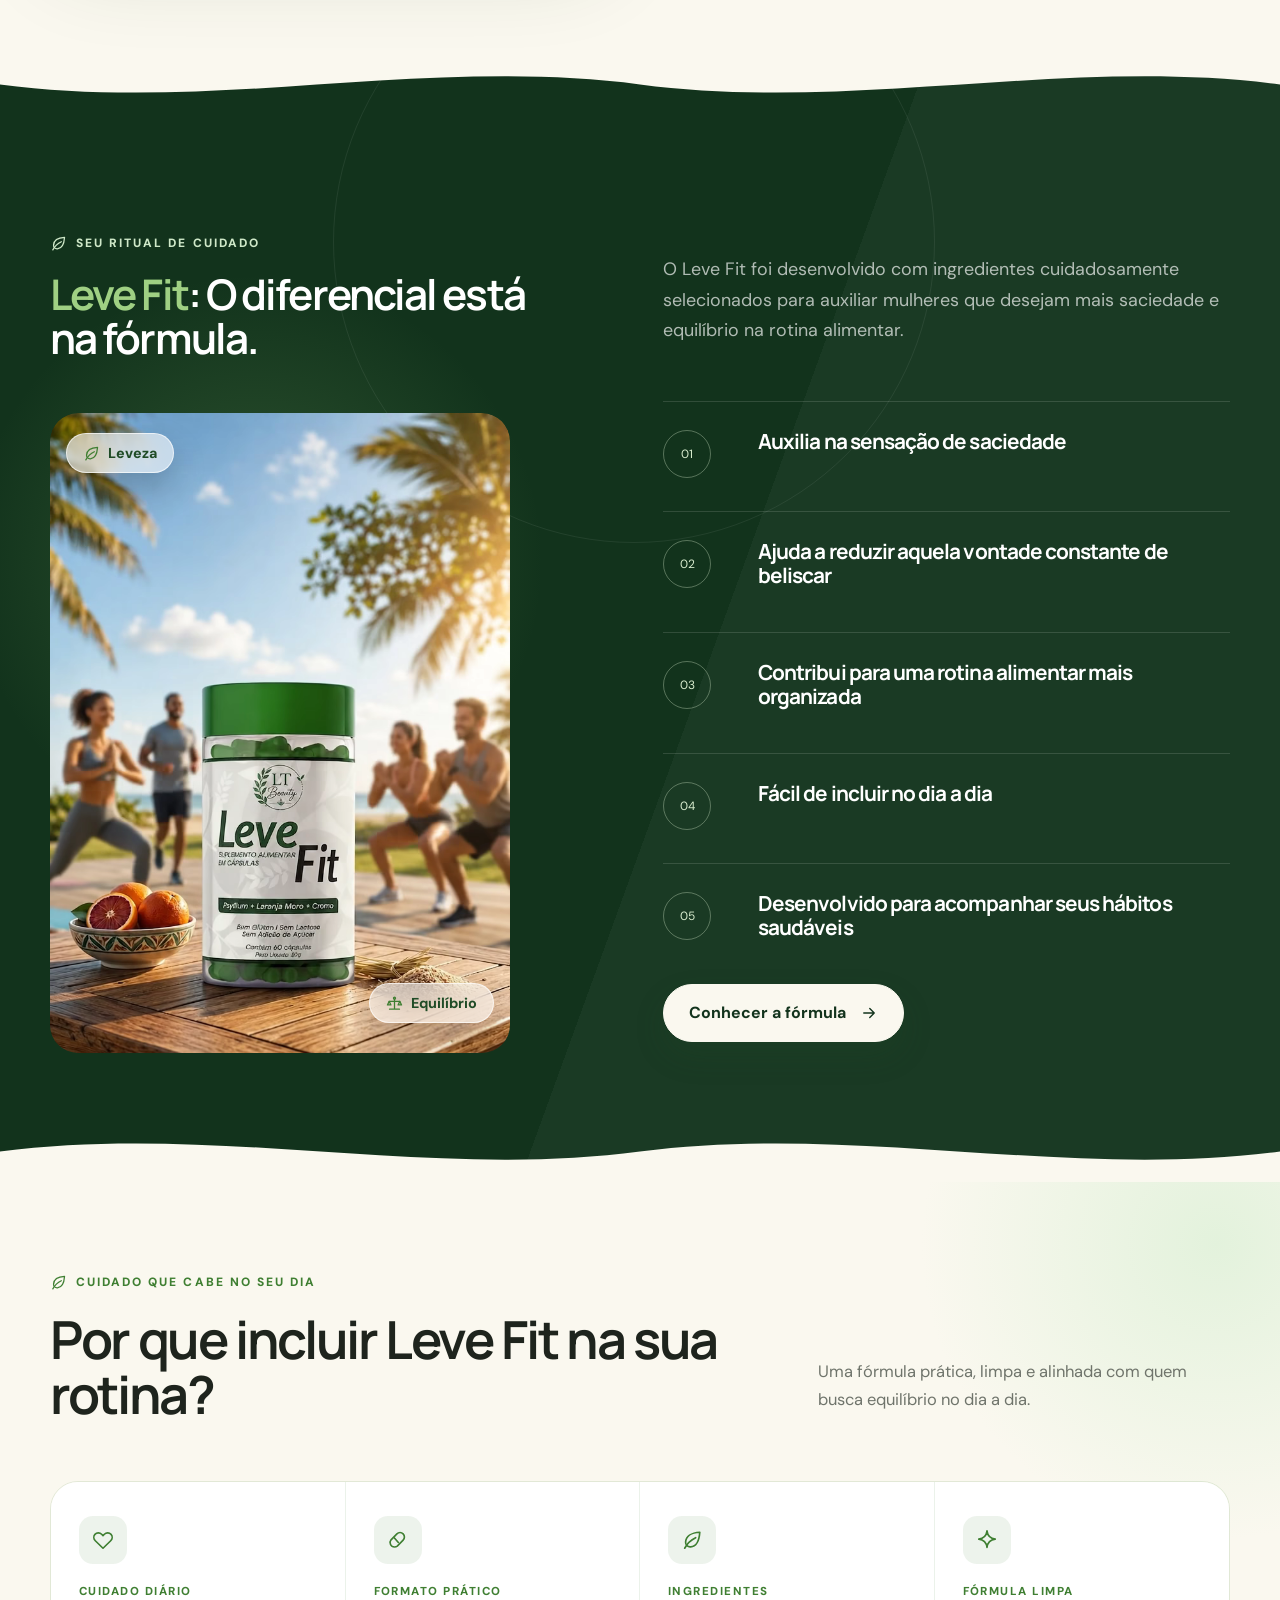
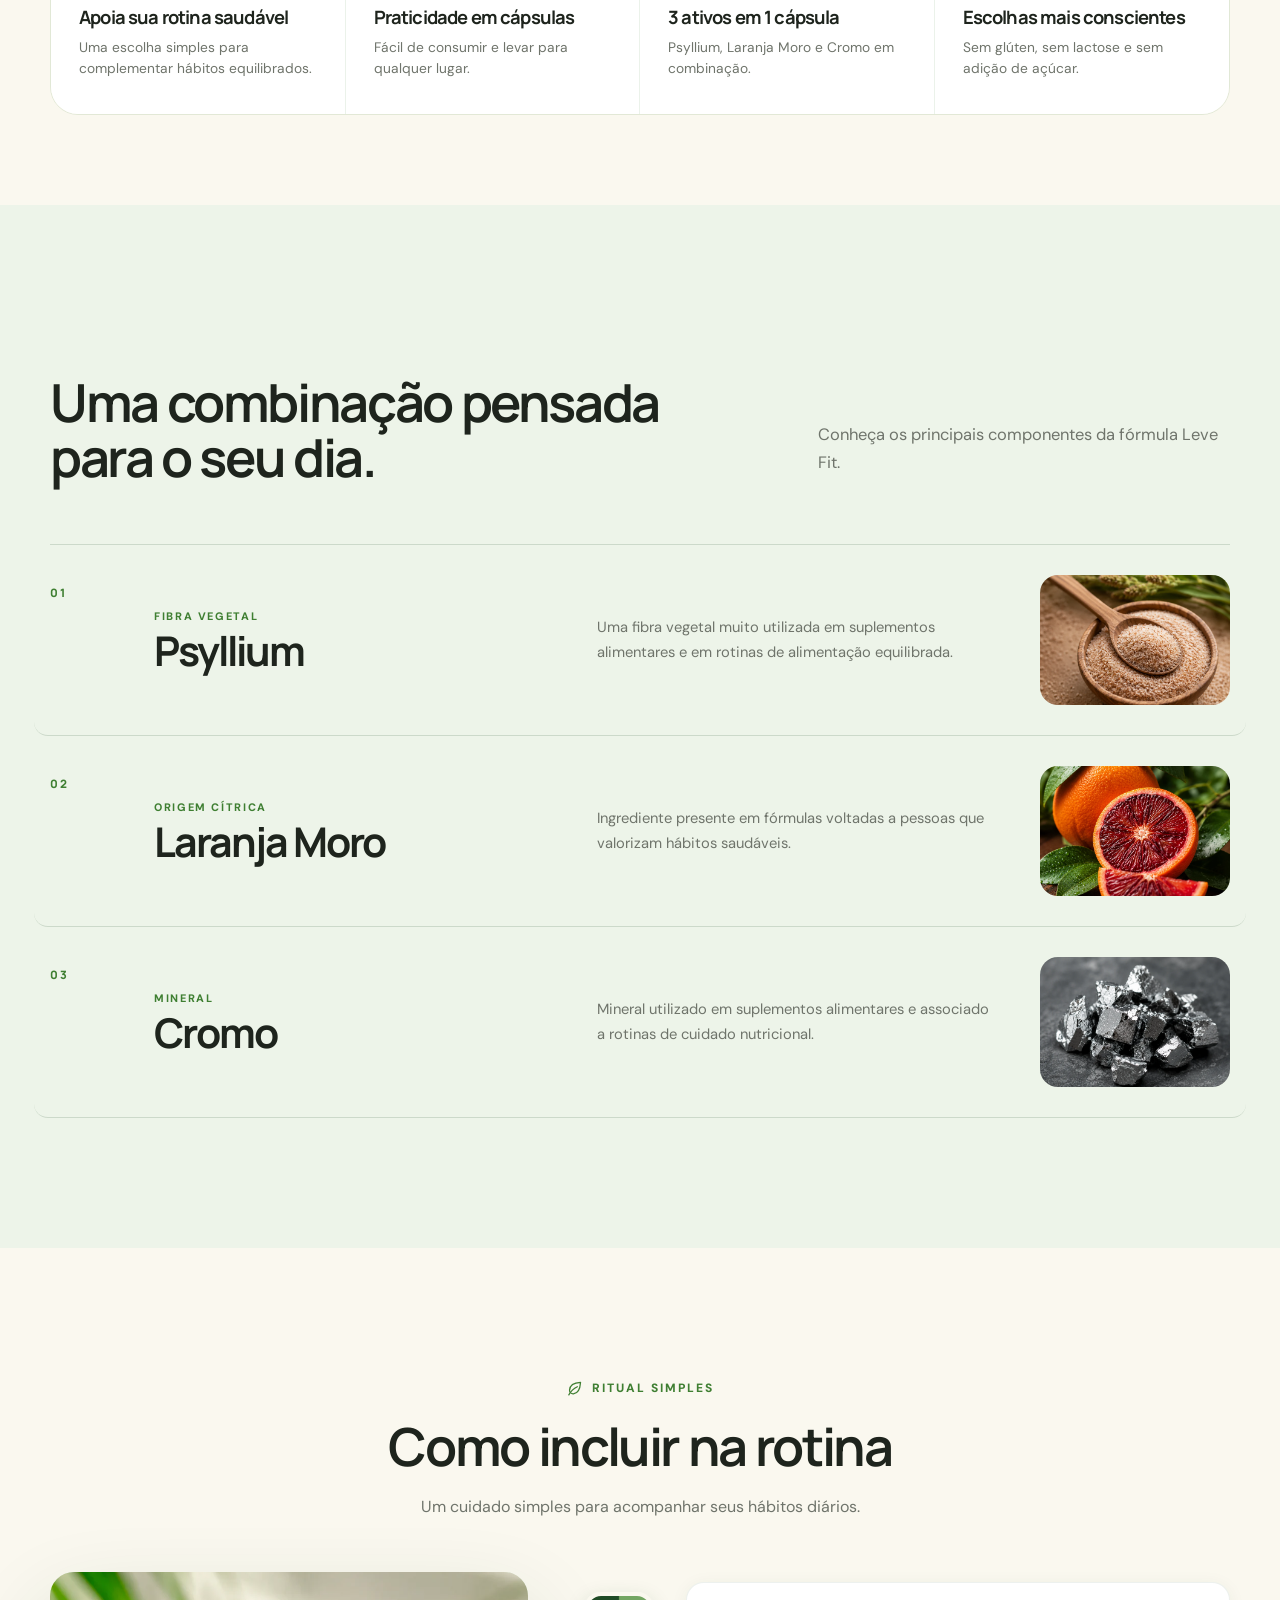
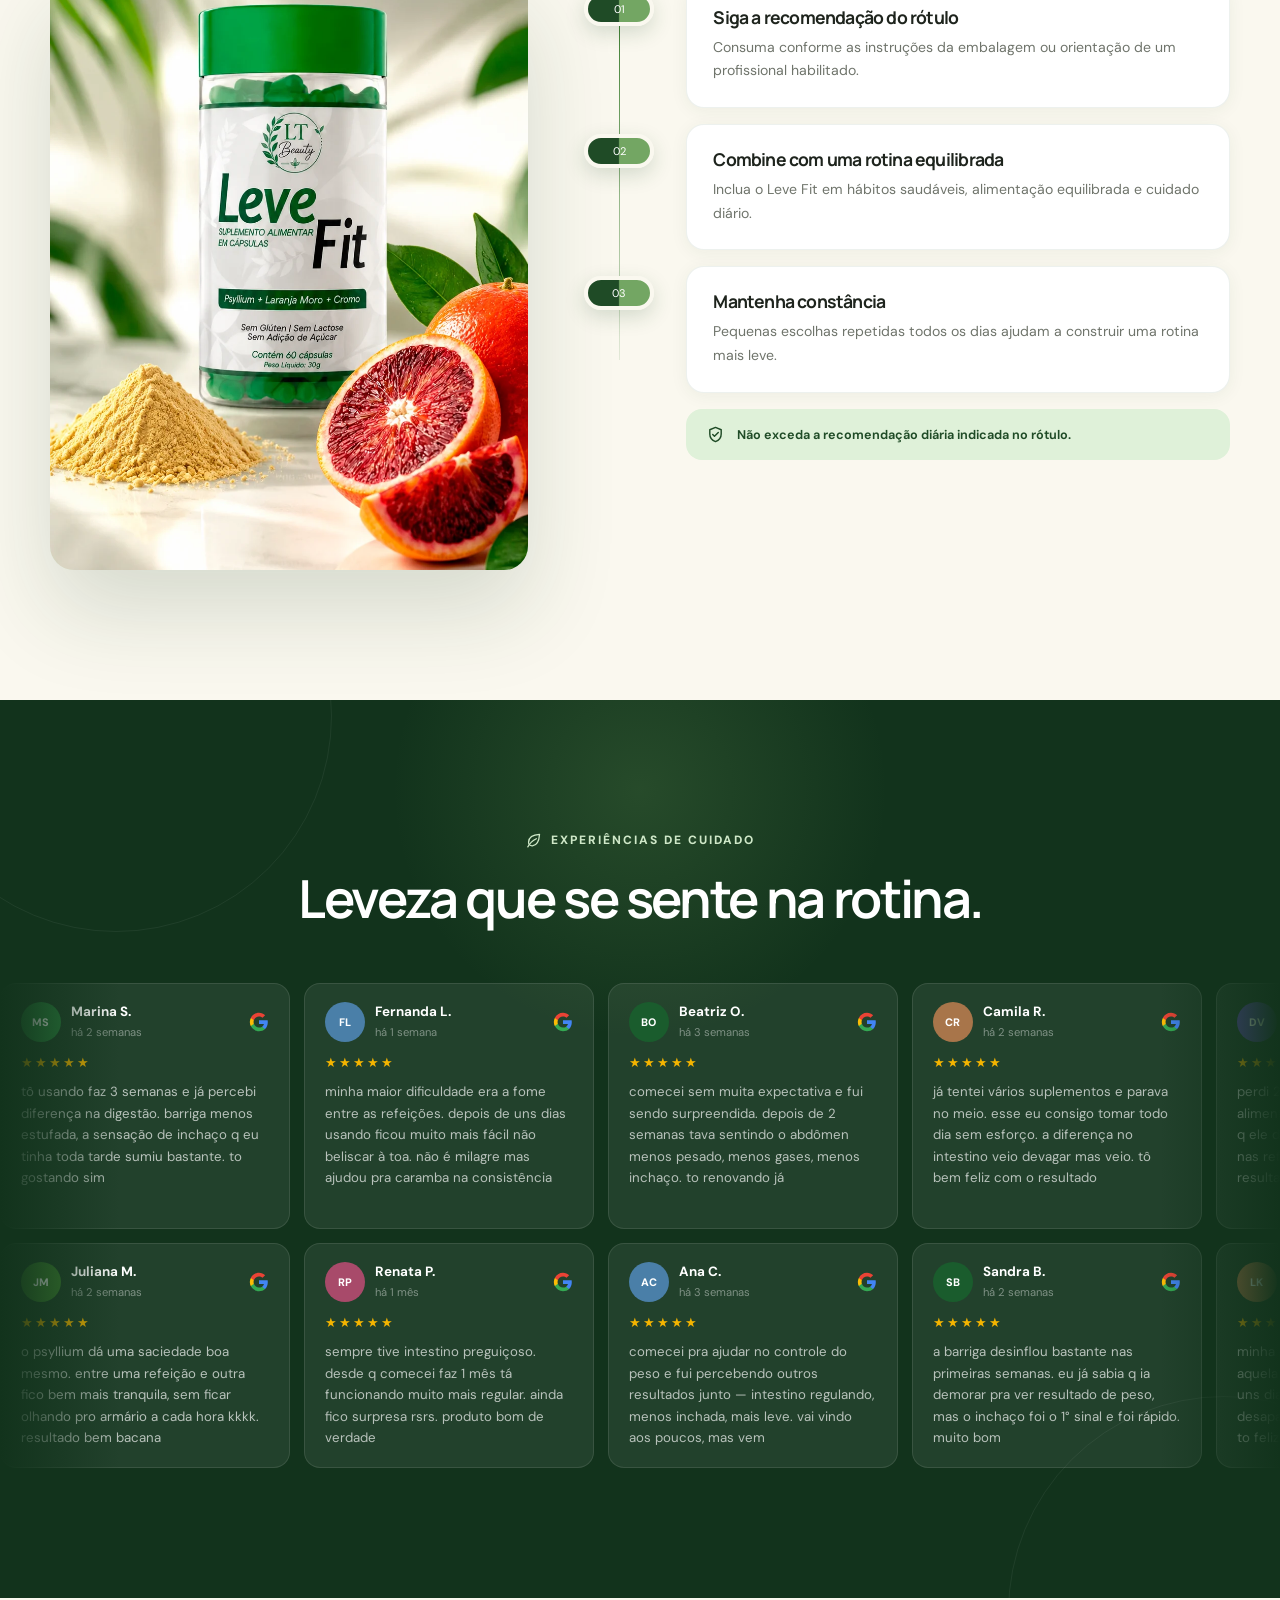
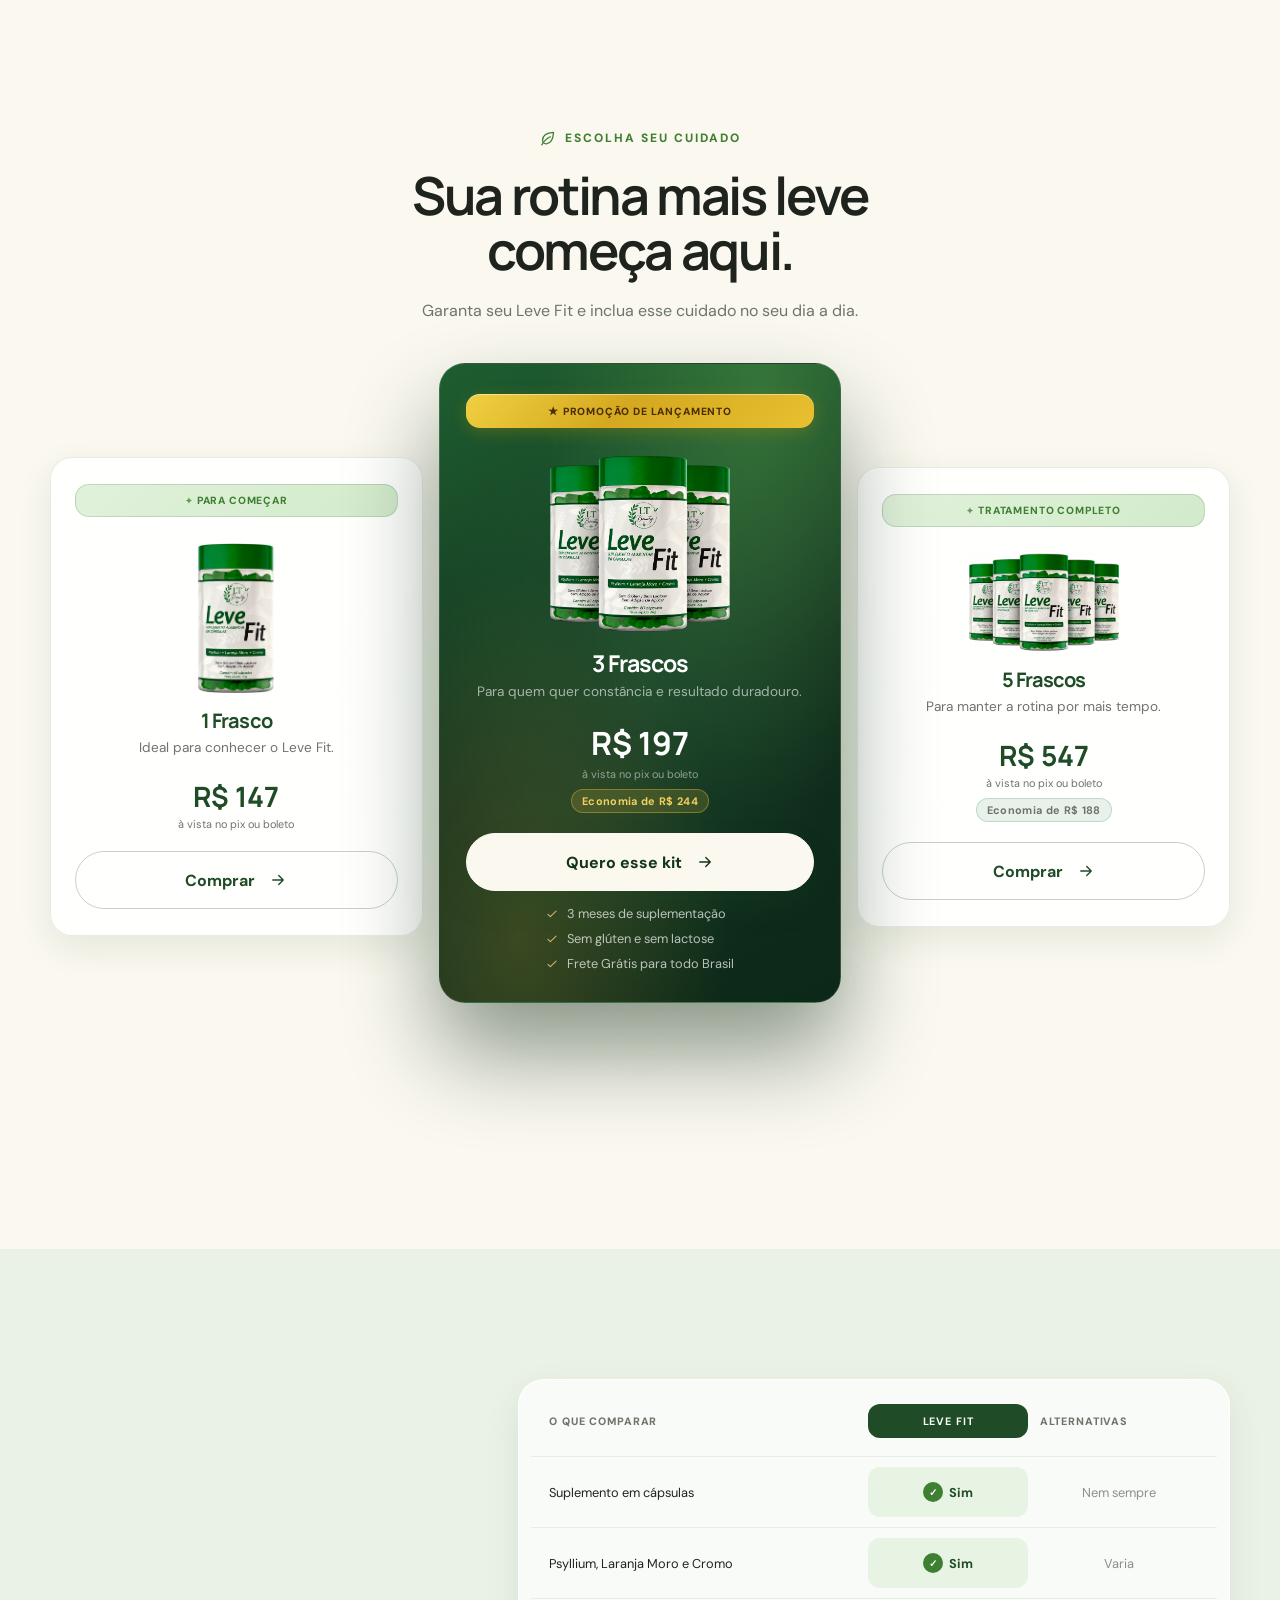
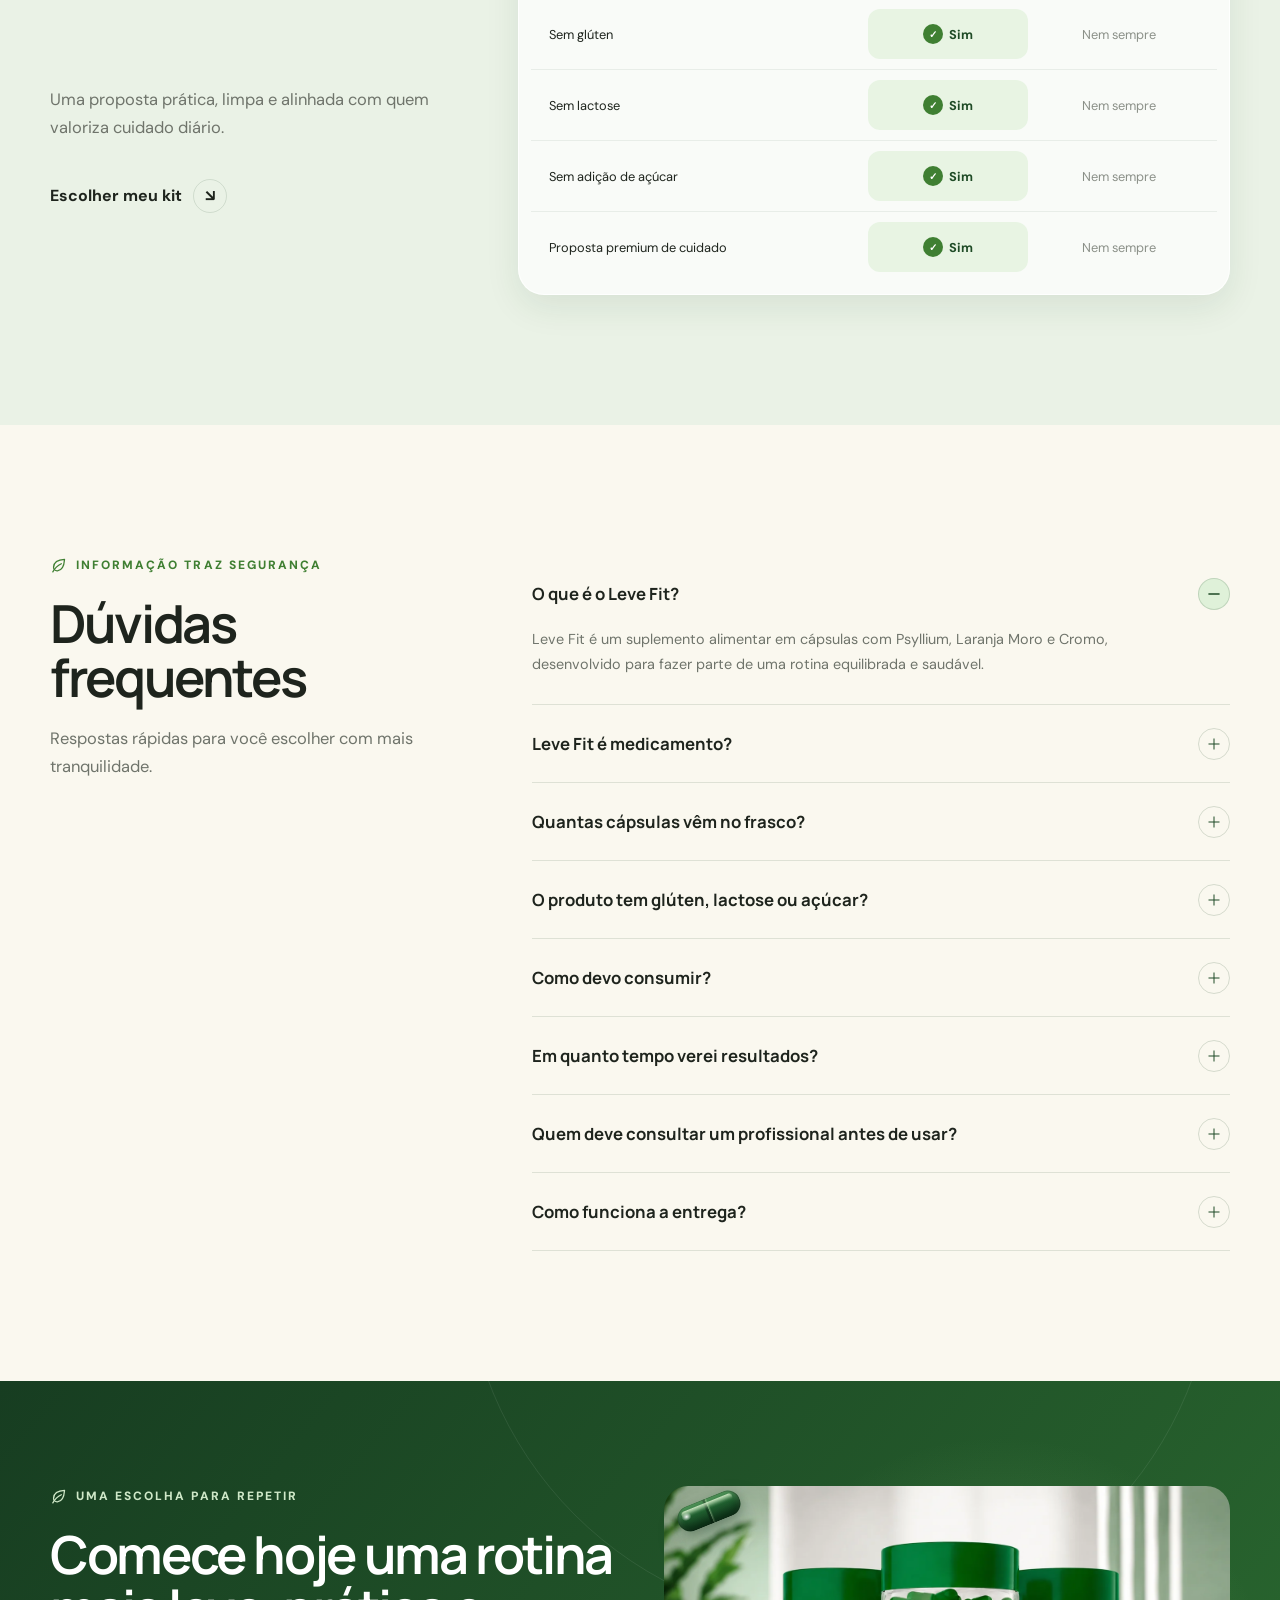
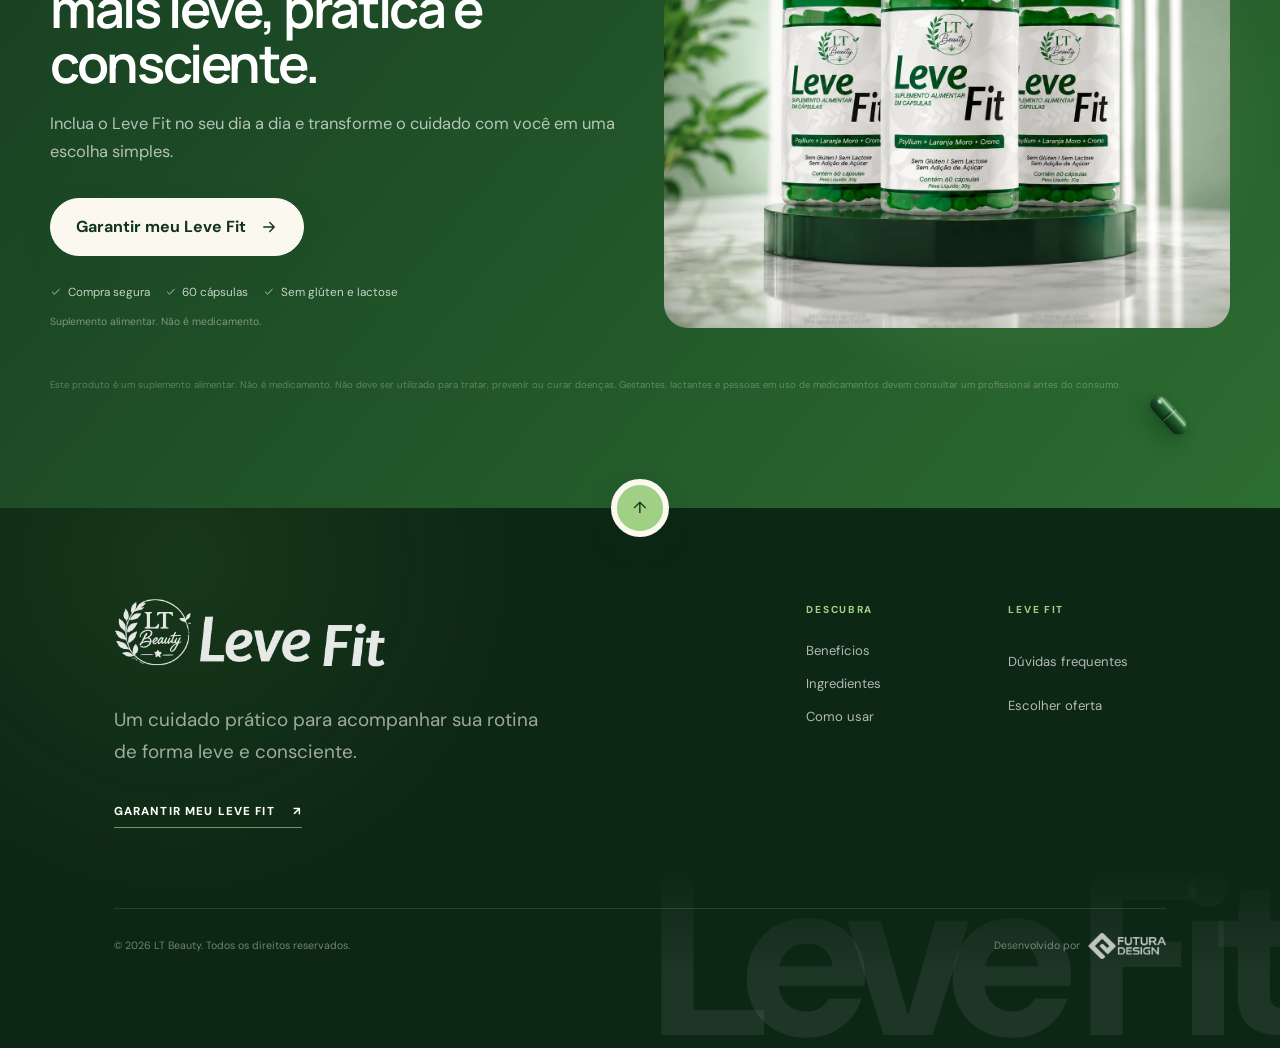
==== commit 4691b43a: "fix: preco do kit 3 frascos para R$ 197 e economia recalculada Card de 3 frascos e barra fixa do mob" ====
--- a/index.html
+++ b/index.html
@@ -472,9 +472,9 @@
             <h3>3 Frascos</h3>
             <p>Para quem quer constância e resultado duradouro.</p>
             <div class="price">
-              <strong>R$ 177</strong>
+              <strong>R$ 197</strong>
               <span>à vista no pix ou boleto</span>
-              <span class="offer-saving">Economia de R$ 264</span>
+              <span class="offer-saving">Economia de R$ 244</span>
             </div>
             <a class="button button-cream" href="https://ev.braip.com/checkout/plan4gvq/che006n4">Quero esse kit <svg><use href="#i-arrow"/></svg></a>
             <ul class="offer-perks">
@@ -664,7 +664,7 @@
     <img class="sticky-cta-img" src="assets/3.webp" loading="lazy" alt="Kit 3 potes Leve Fit">
     <div class="sticky-cta-info">
       <strong>Kit 3 Potes</strong>
-      <span>R$ 177 · promoção de lançamento</span>
+      <span>R$ 197 · promoção de lançamento</span>
     </div>
     <a class="button" href="https://ev.braip.com/checkout/plan4gvq/che006n4">Garantir <svg><use href="#i-arrow"/></svg></a>
   </aside>
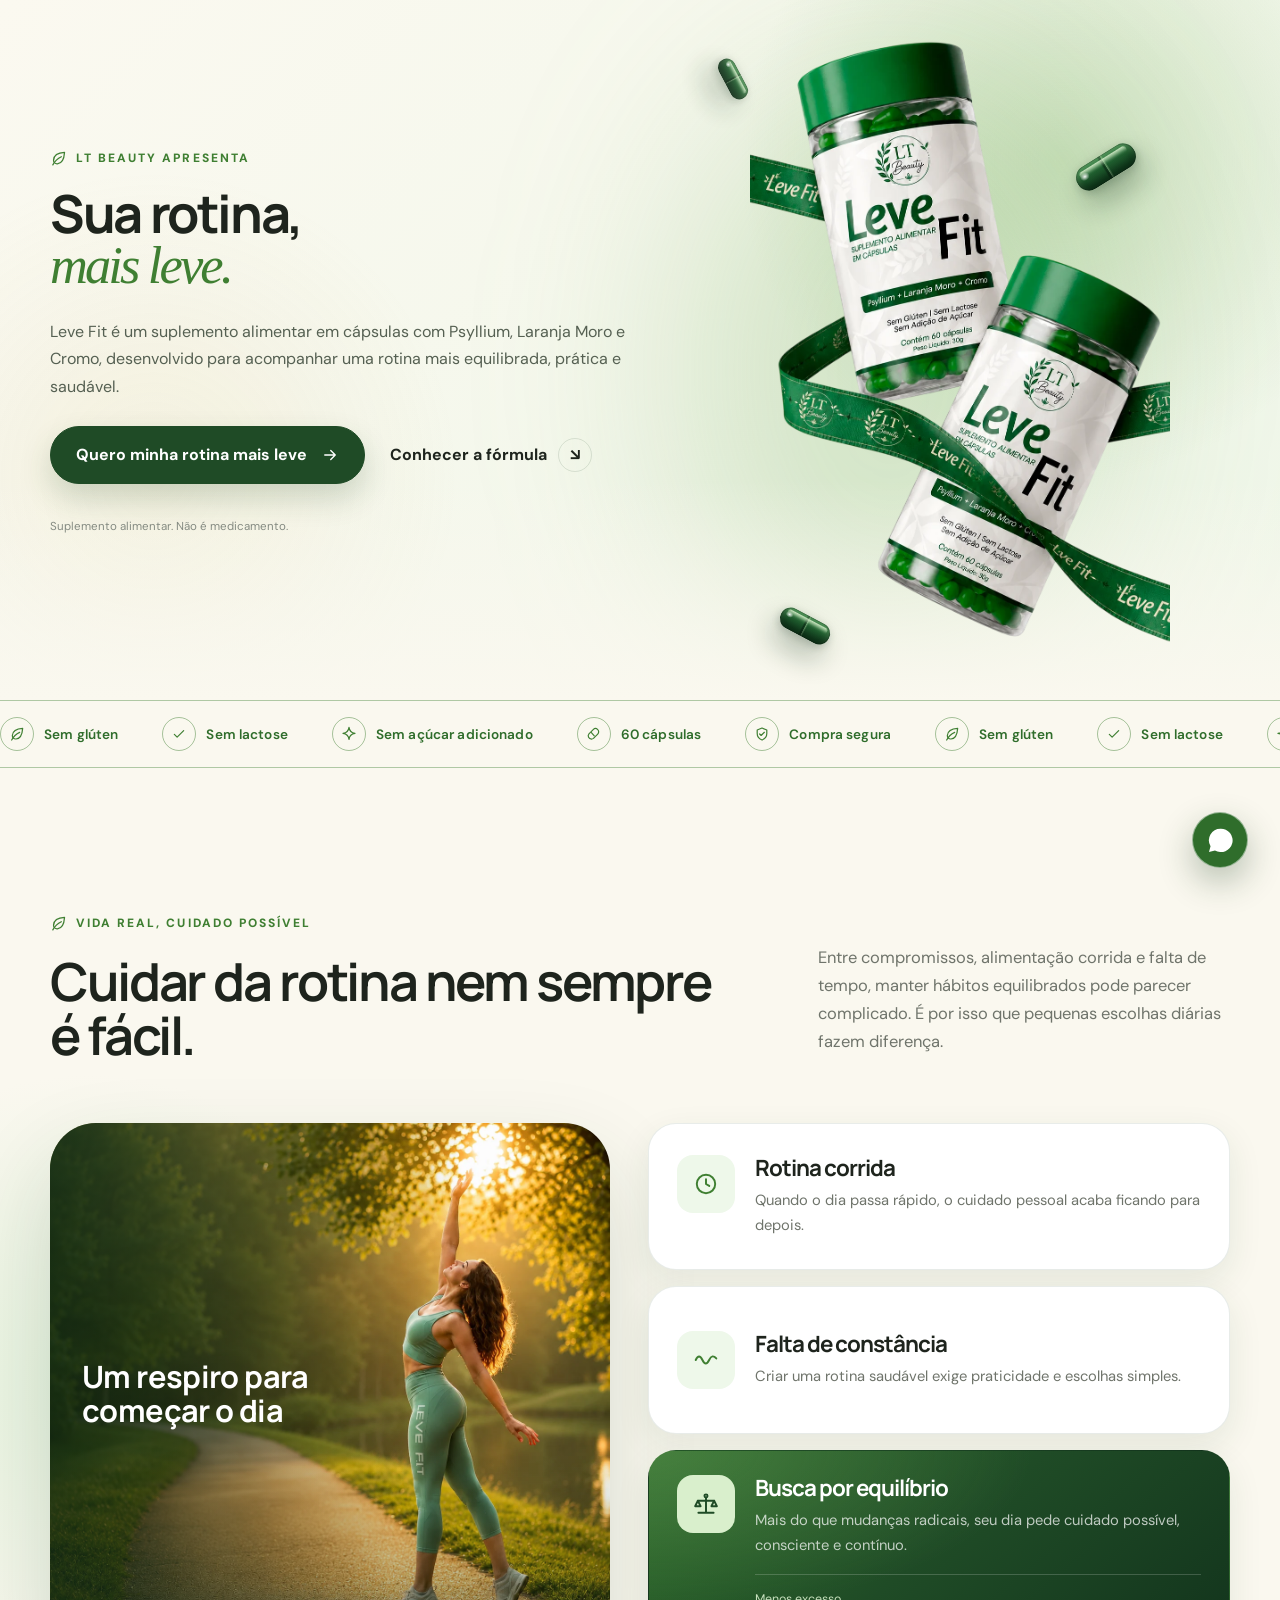
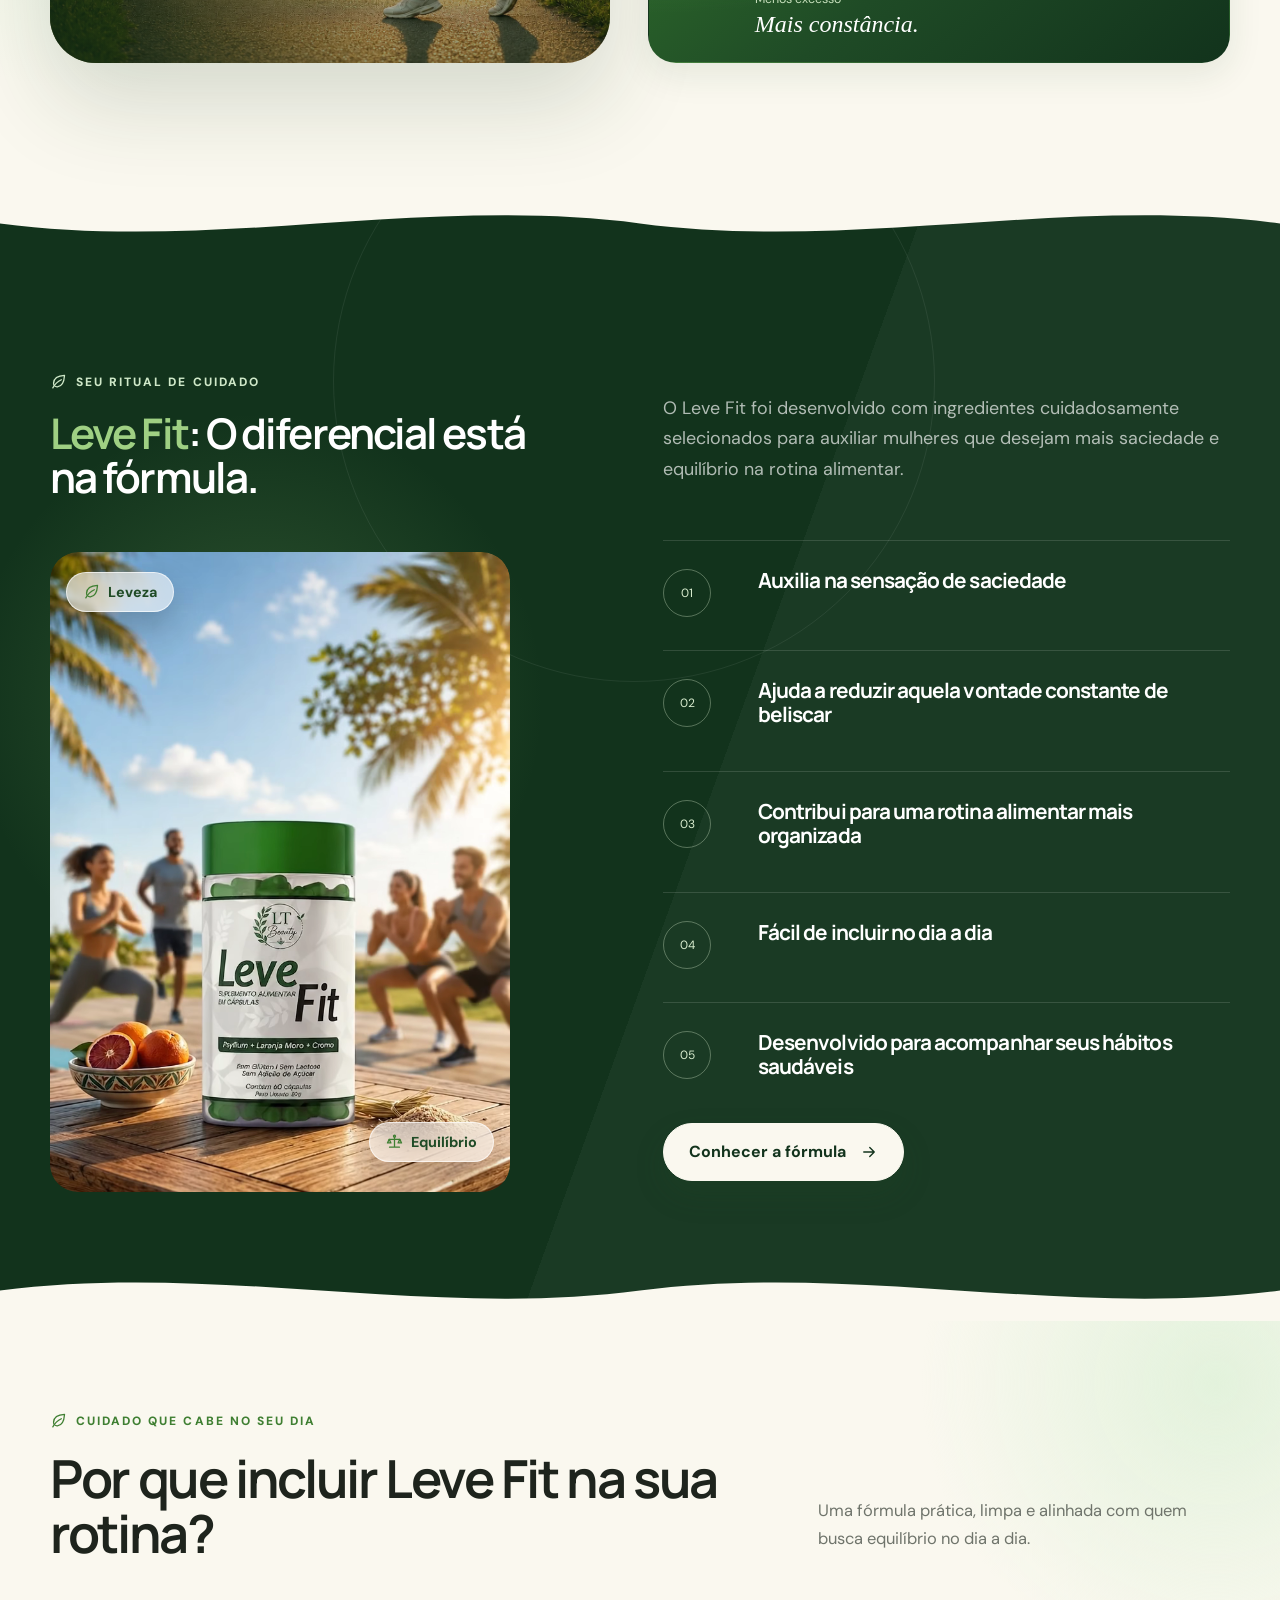
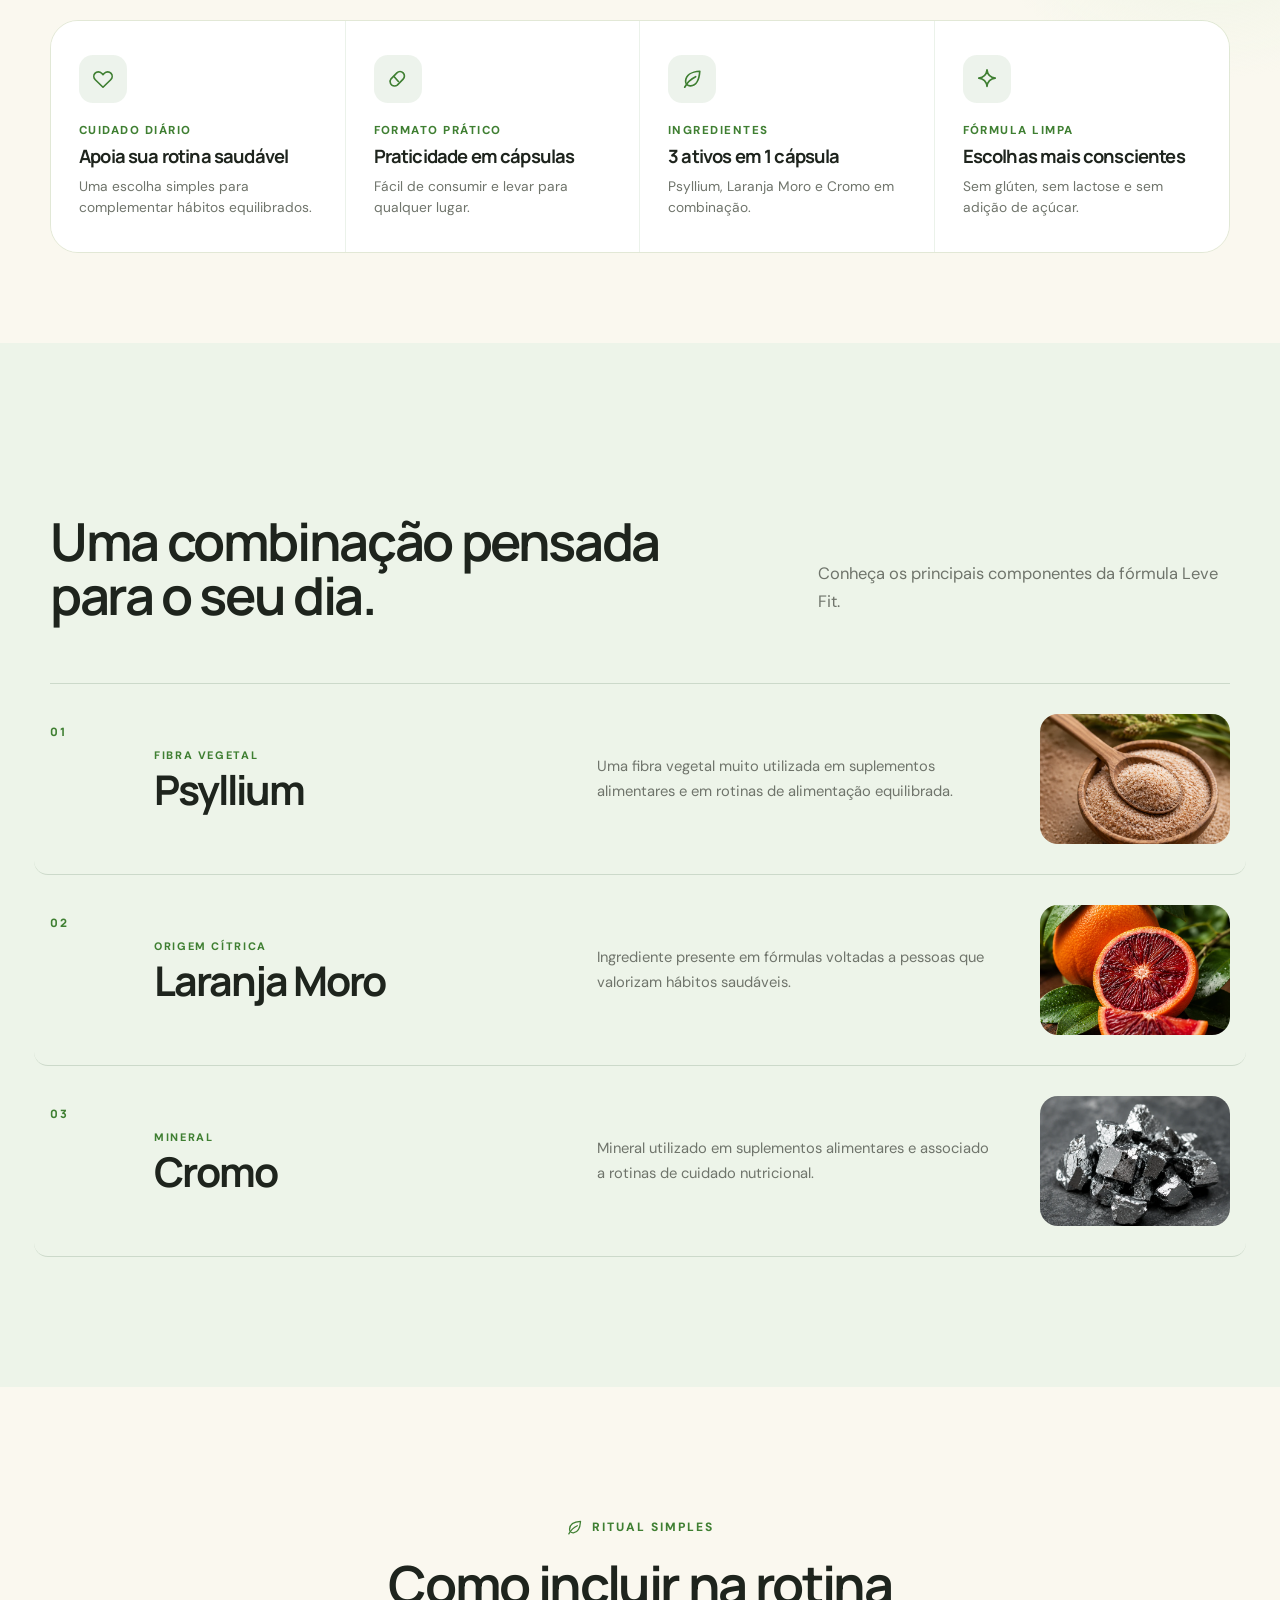
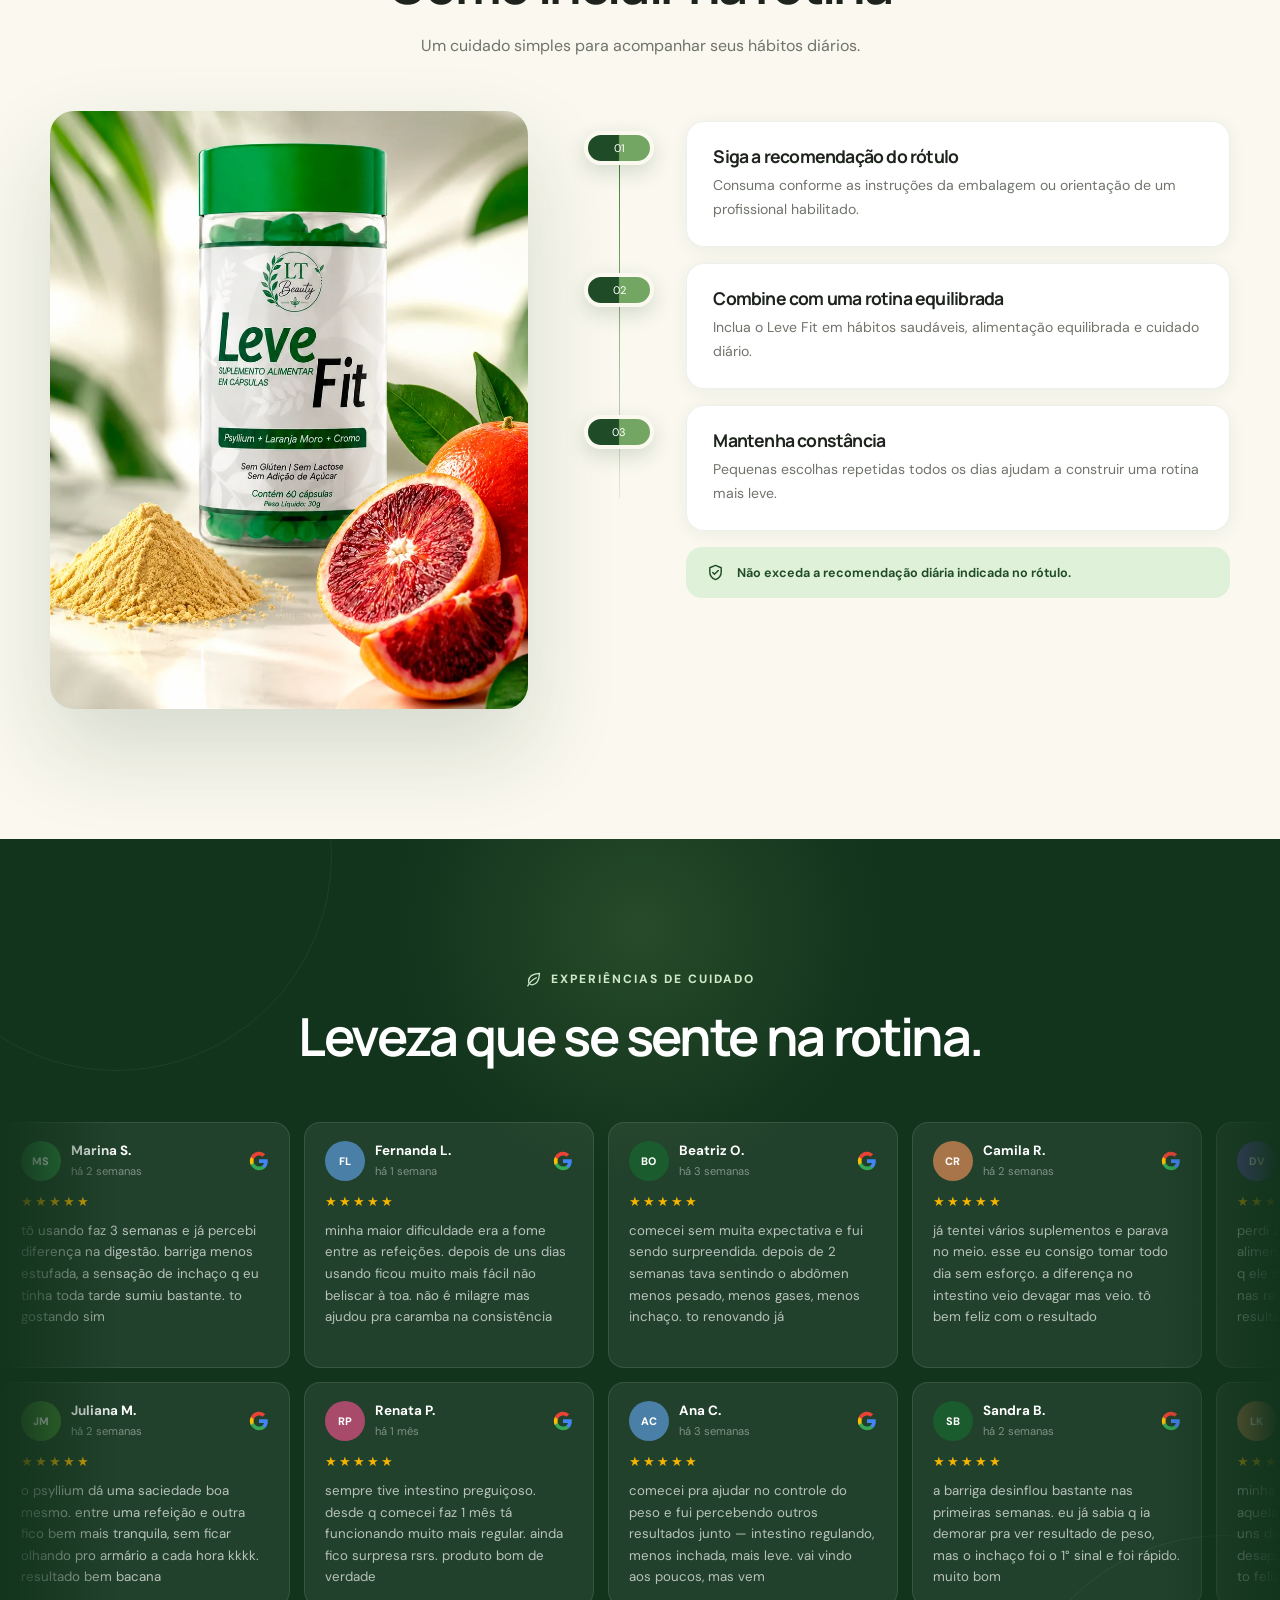
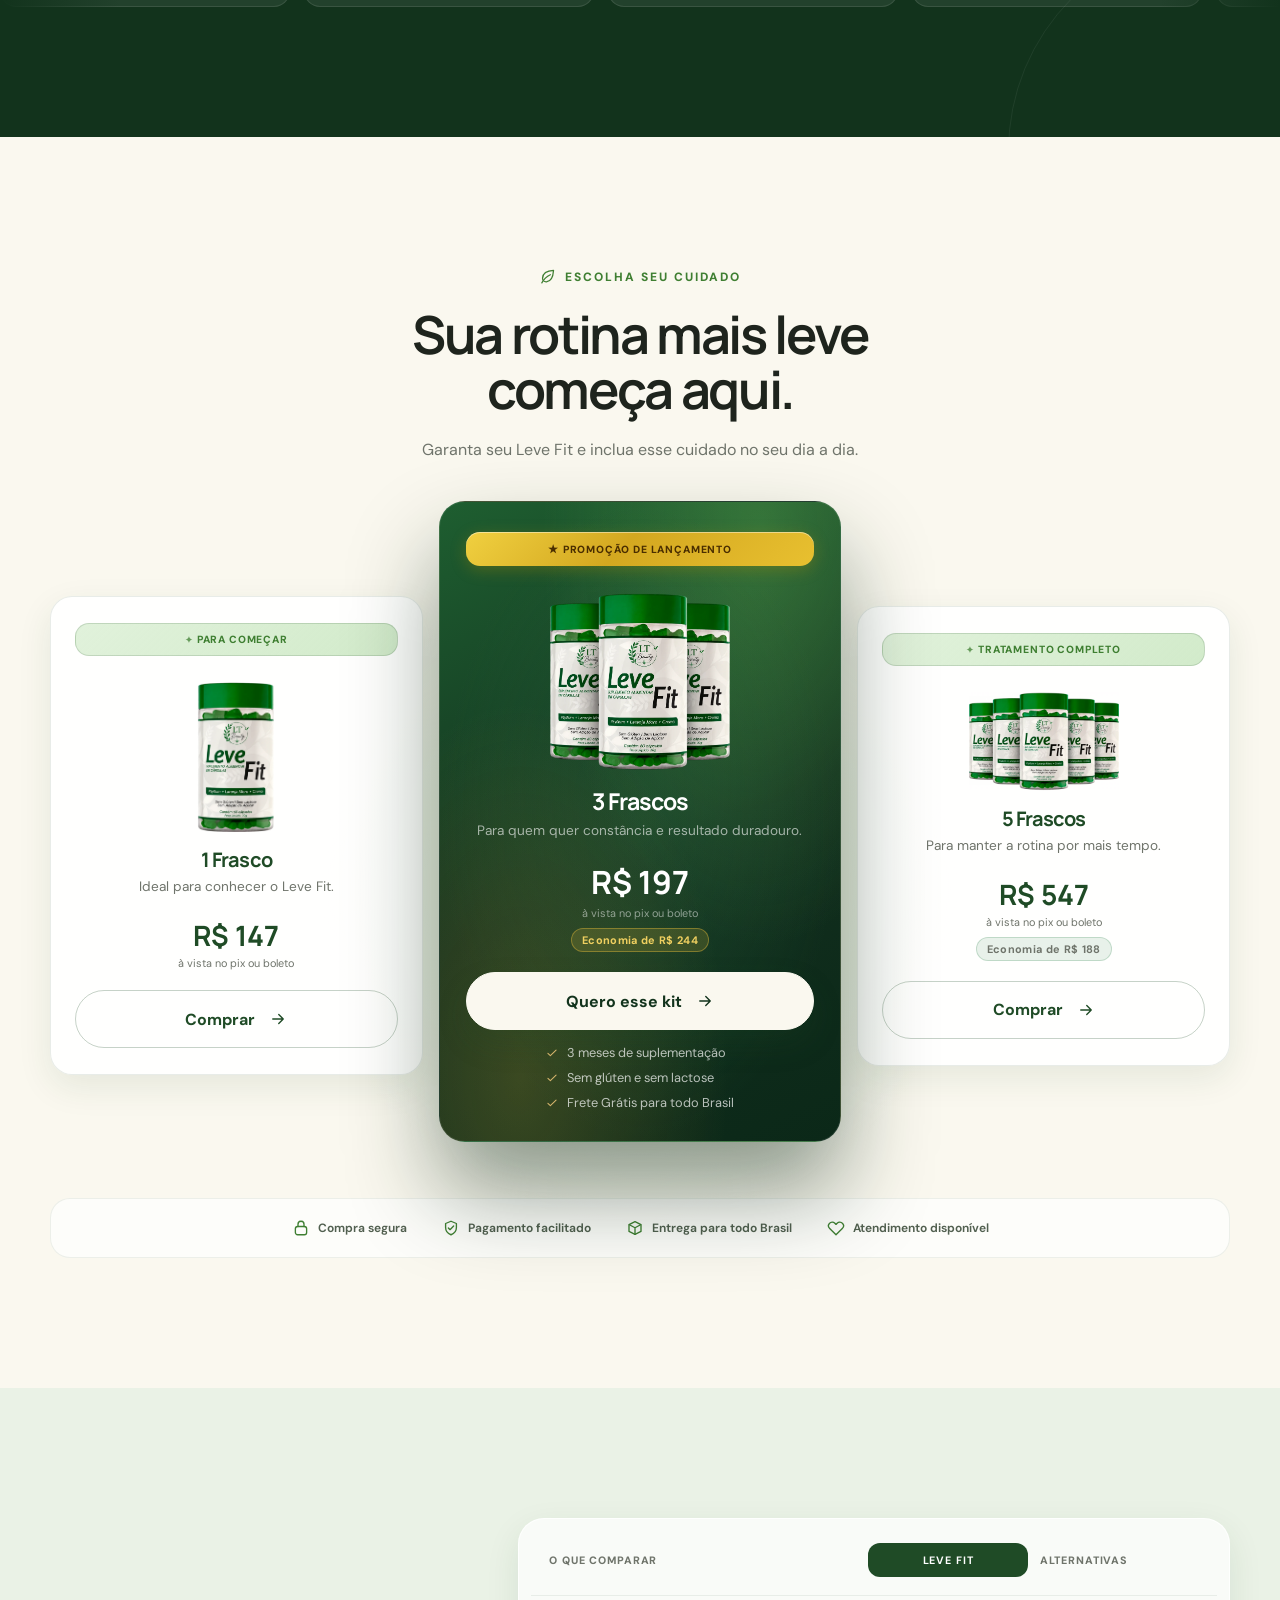
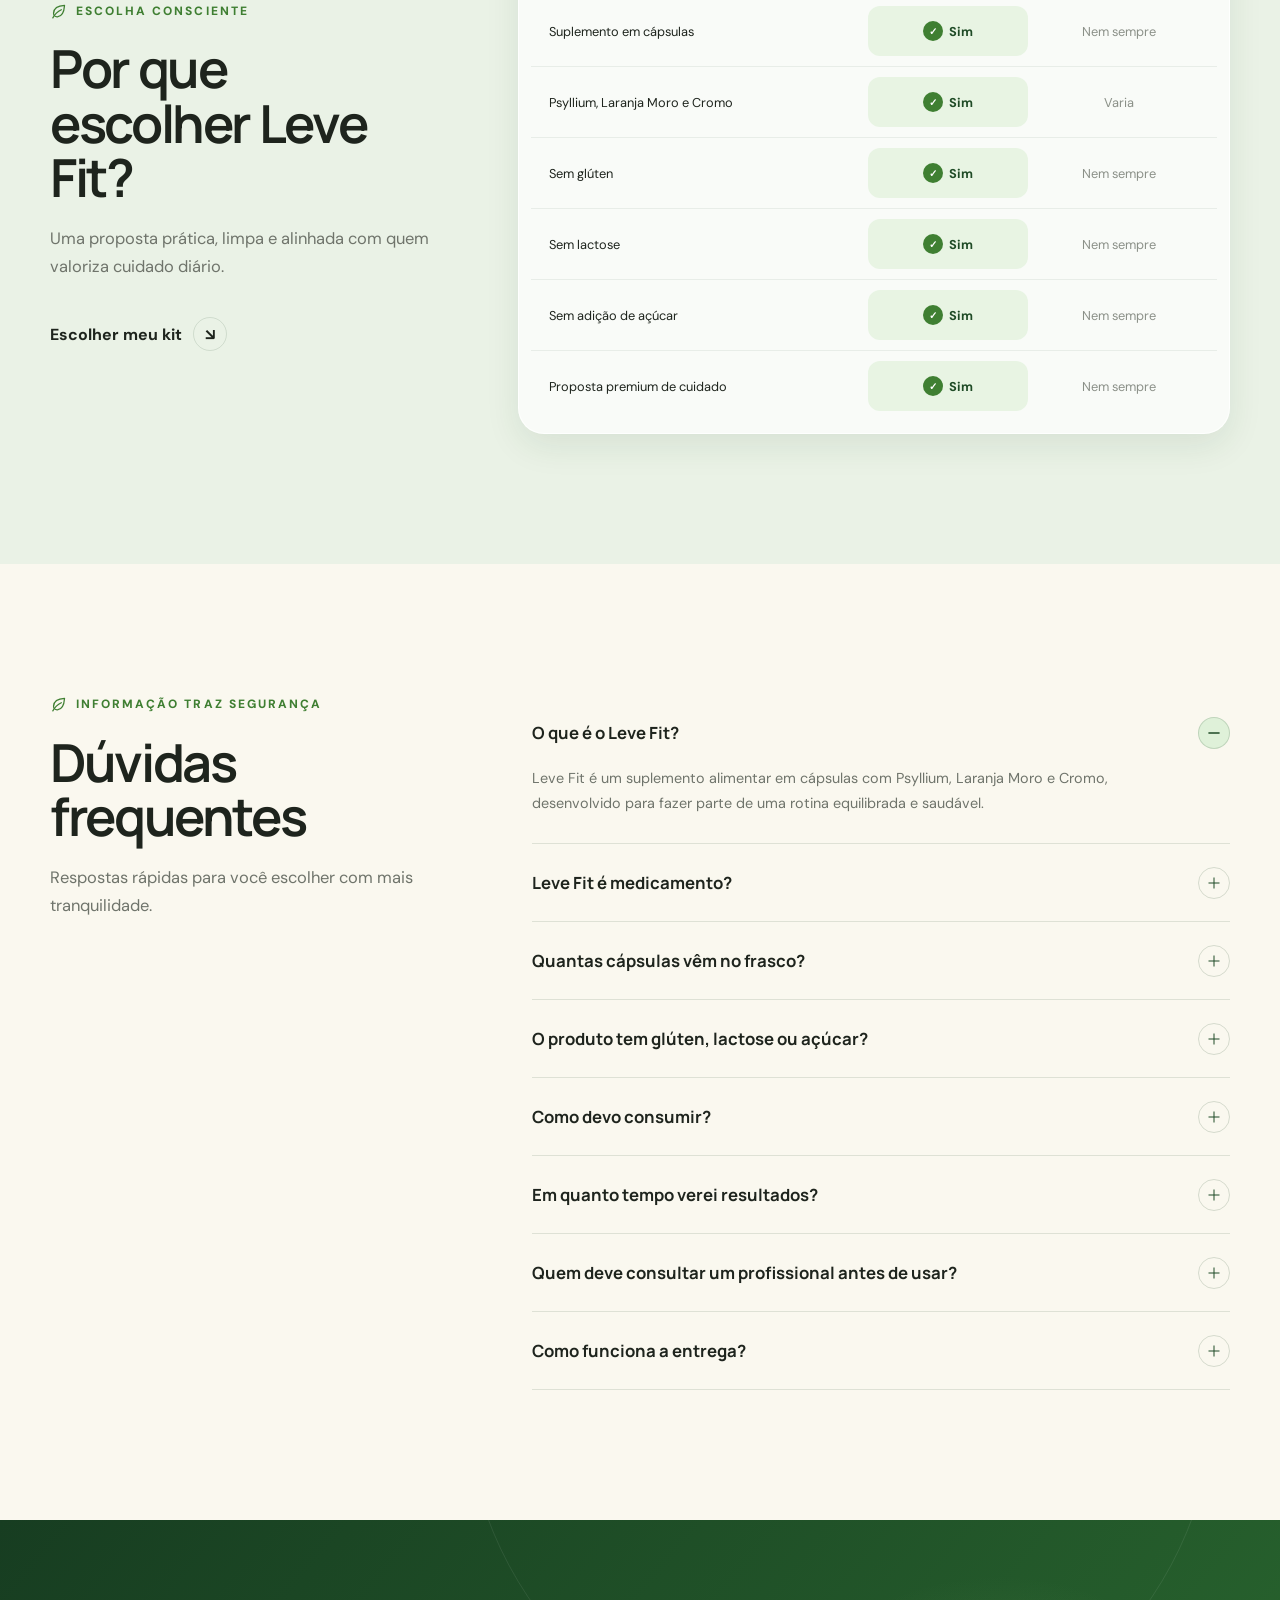
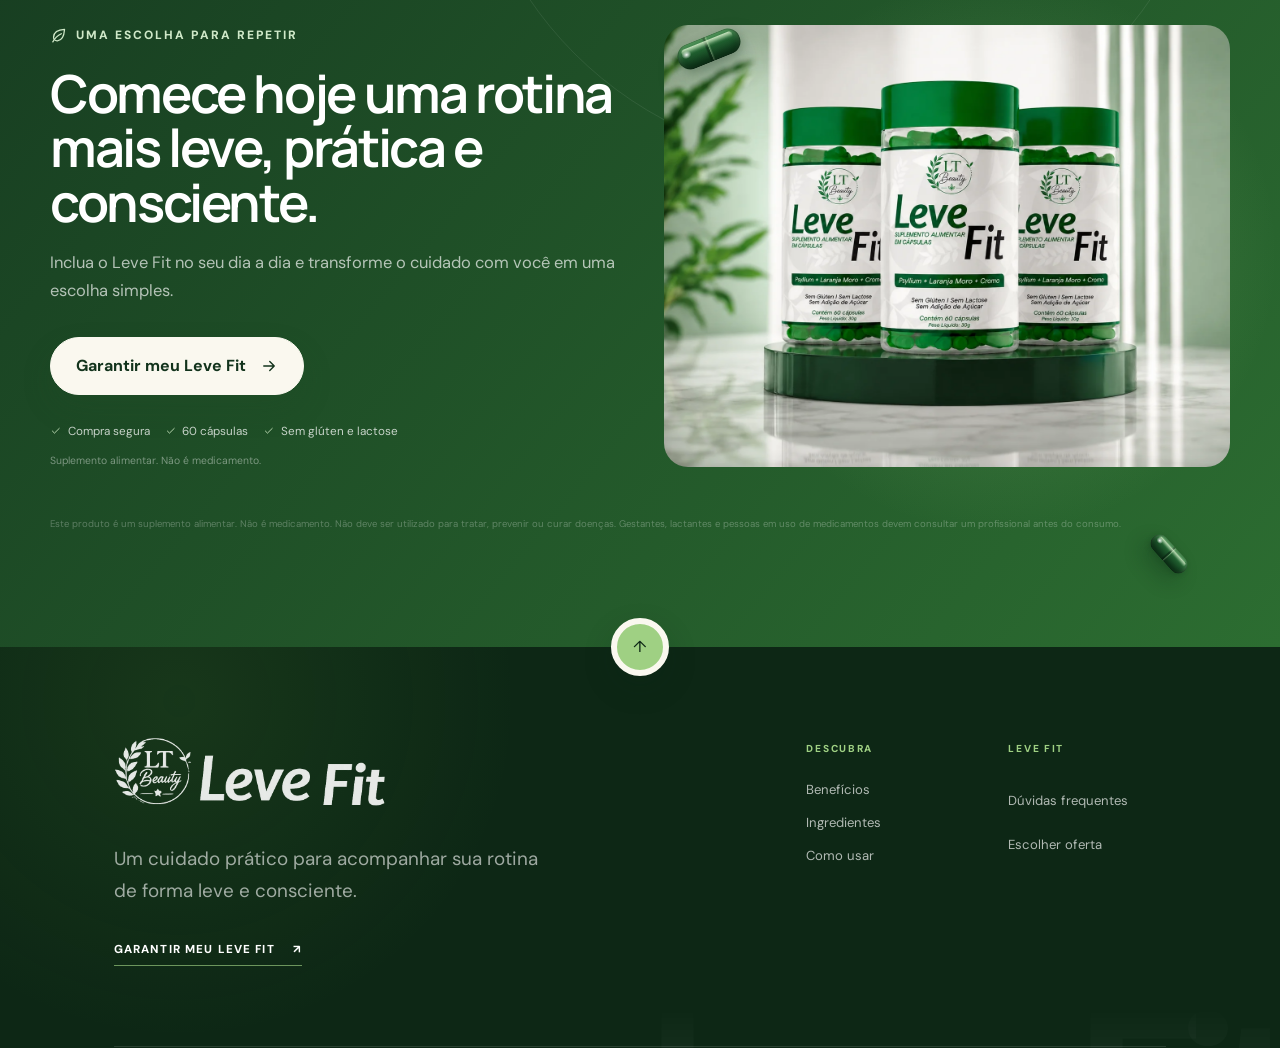
==== commit b2947c53: "fix: botoes de WhatsApp apontam para o numero oficial da LT Beauty Os tres links wa.me da landing e " ====
--- a/index.html
+++ b/index.html
@@ -460,7 +460,8 @@
               <strong>R$ 147</strong>
               <span>à vista no pix ou boleto</span>
             </div>
-            <a class="button button-outline" href="https://ev.braip.com/checkout/plakq8qg/che006n4">Comprar <svg><use href="#i-arrow"/></svg></a>
+            <!-- ESGOTADO (temporário): checkout original https://ev.braip.com/checkout/plakq8qg/che006n4 -->
+            <a class="button button-outline" href="/esgotado/">Comprar <svg><use href="#i-arrow"/></svg></a>
           </article>
 
           <!-- 3 potes - DESTAQUE CENTRAL (promoção de lançamento) -->
@@ -476,7 +477,8 @@
               <span>à vista no pix ou boleto</span>
               <span class="offer-saving">Economia de R$ 244</span>
             </div>
-            <a class="button button-cream" href="https://ev.braip.com/checkout/plan4gvq/che006n4">Quero esse kit <svg><use href="#i-arrow"/></svg></a>
+            <!-- ESGOTADO (temporário): checkout original https://ev.braip.com/checkout/plan4gvq/che006n4 -->
+            <a class="button button-cream" href="/esgotado/">Quero esse kit <svg><use href="#i-arrow"/></svg></a>
             <ul class="offer-perks">
               <li><svg><use href="#i-check"/></svg> 3 meses de suplementação</li>
               <li><svg><use href="#i-check"/></svg> Sem glúten e sem lactose</li>
@@ -497,7 +499,8 @@
               <span>à vista no pix ou boleto</span>
               <span class="offer-saving">Economia de R$ 188</span>
             </div>
-            <a class="button button-outline" href="https://ev.braip.com/checkout/plaw0md1/che006n4">Comprar <svg><use href="#i-arrow"/></svg></a>
+            <!-- ESGOTADO (temporário): checkout original https://ev.braip.com/checkout/plaw0md1/che006n4 -->
+            <a class="button button-outline" href="/esgotado/">Comprar <svg><use href="#i-arrow"/></svg></a>
           </article>
 
         </div>
@@ -648,7 +651,7 @@
 
   <a
     class="whatsapp-btn"
-    href="https://wa.me/5575981792409?text=Ol%C3%A1%21%20Gostaria%20de%20saber%20mais%20sobre%20o%20Leve%20Fit.%20Pode%20me%20ajudar%3F"
+    href="https://wa.me/557581384196?text=Ol%C3%A1%21%20Gostaria%20de%20saber%20mais%20sobre%20o%20Leve%20Fit.%20Pode%20me%20ajudar%3F"
     target="_blank"
     rel="noopener noreferrer"
     aria-label="Abrir WhatsApp"
@@ -666,7 +669,8 @@
       <strong>Kit 3 Potes</strong>
       <span>R$ 197 · promoção de lançamento</span>
     </div>
-    <a class="button" href="https://ev.braip.com/checkout/plan4gvq/che006n4">Garantir <svg><use href="#i-arrow"/></svg></a>
+    <!-- ESGOTADO (temporário): checkout original https://ev.braip.com/checkout/plan4gvq/che006n4 -->
+    <a class="button" href="/esgotado/">Garantir <svg><use href="#i-arrow"/></svg></a>
   </aside>
 
   <script type="application/ld+json">
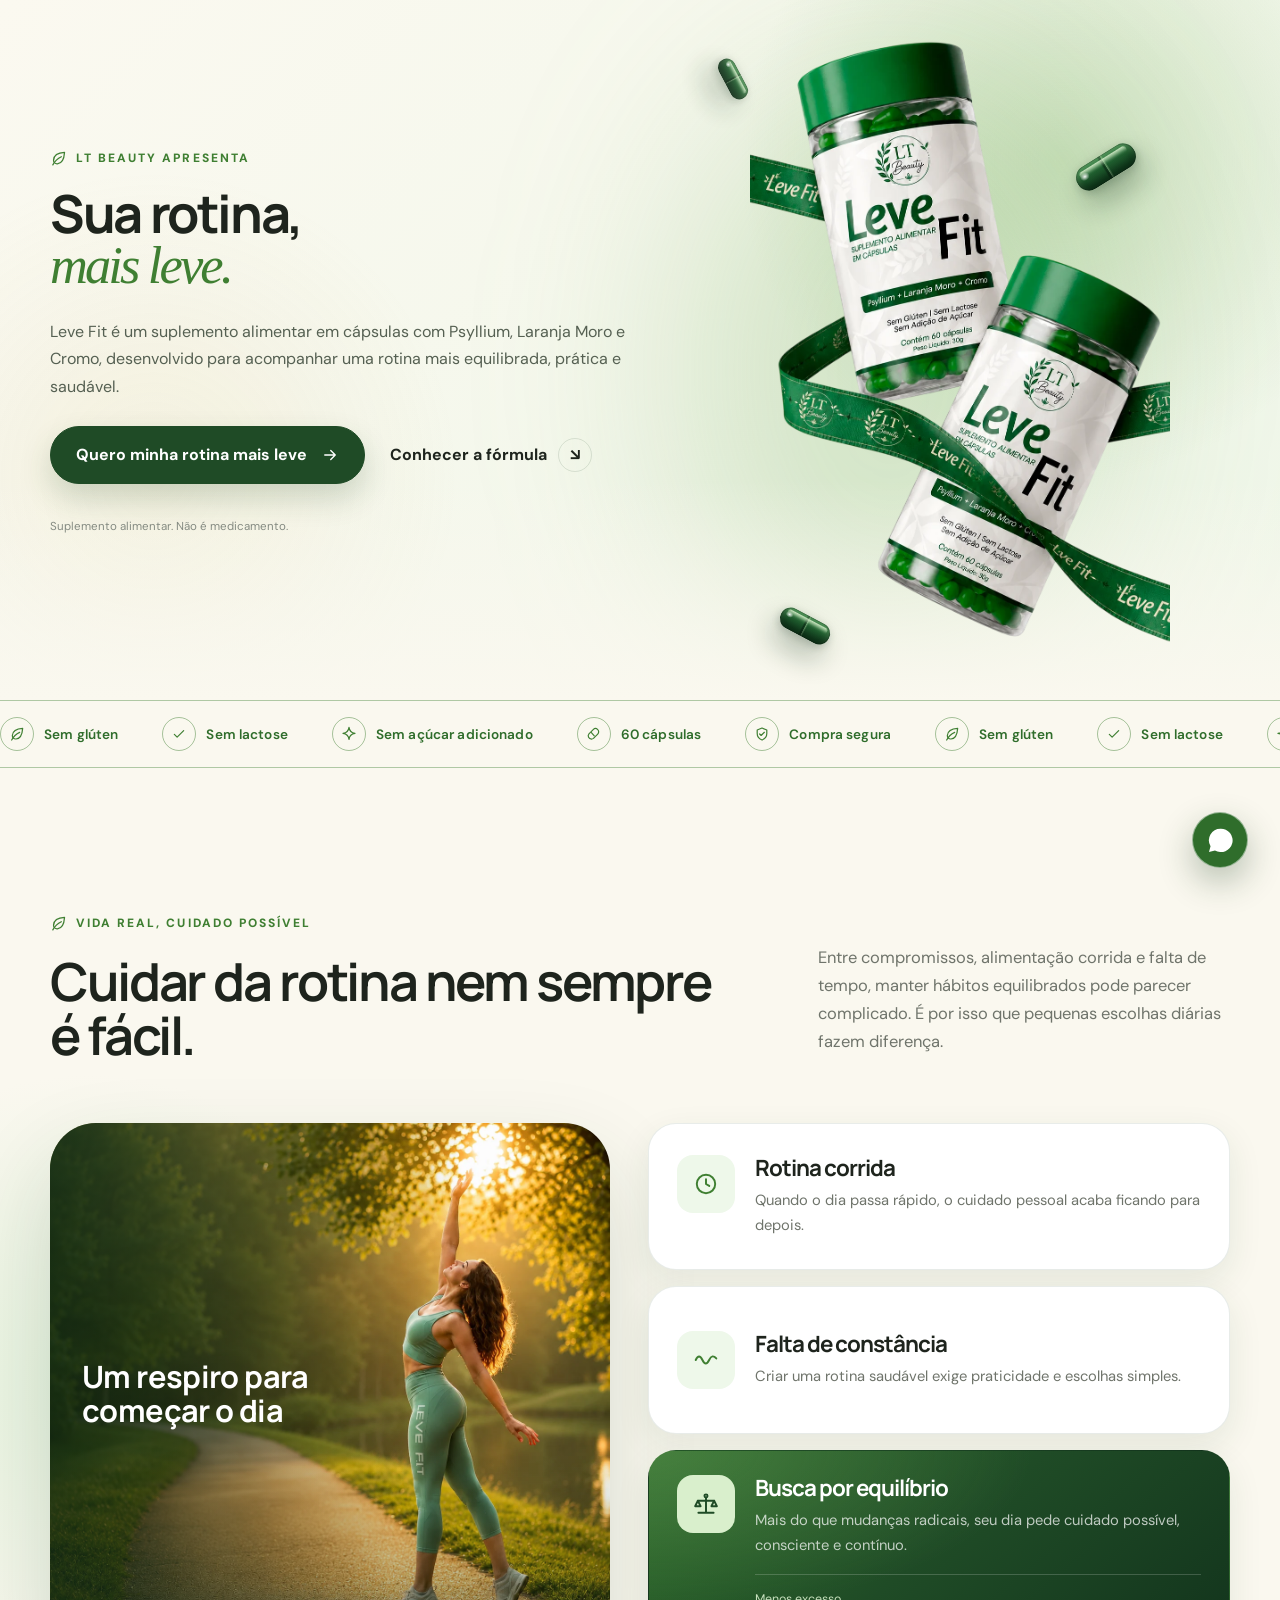
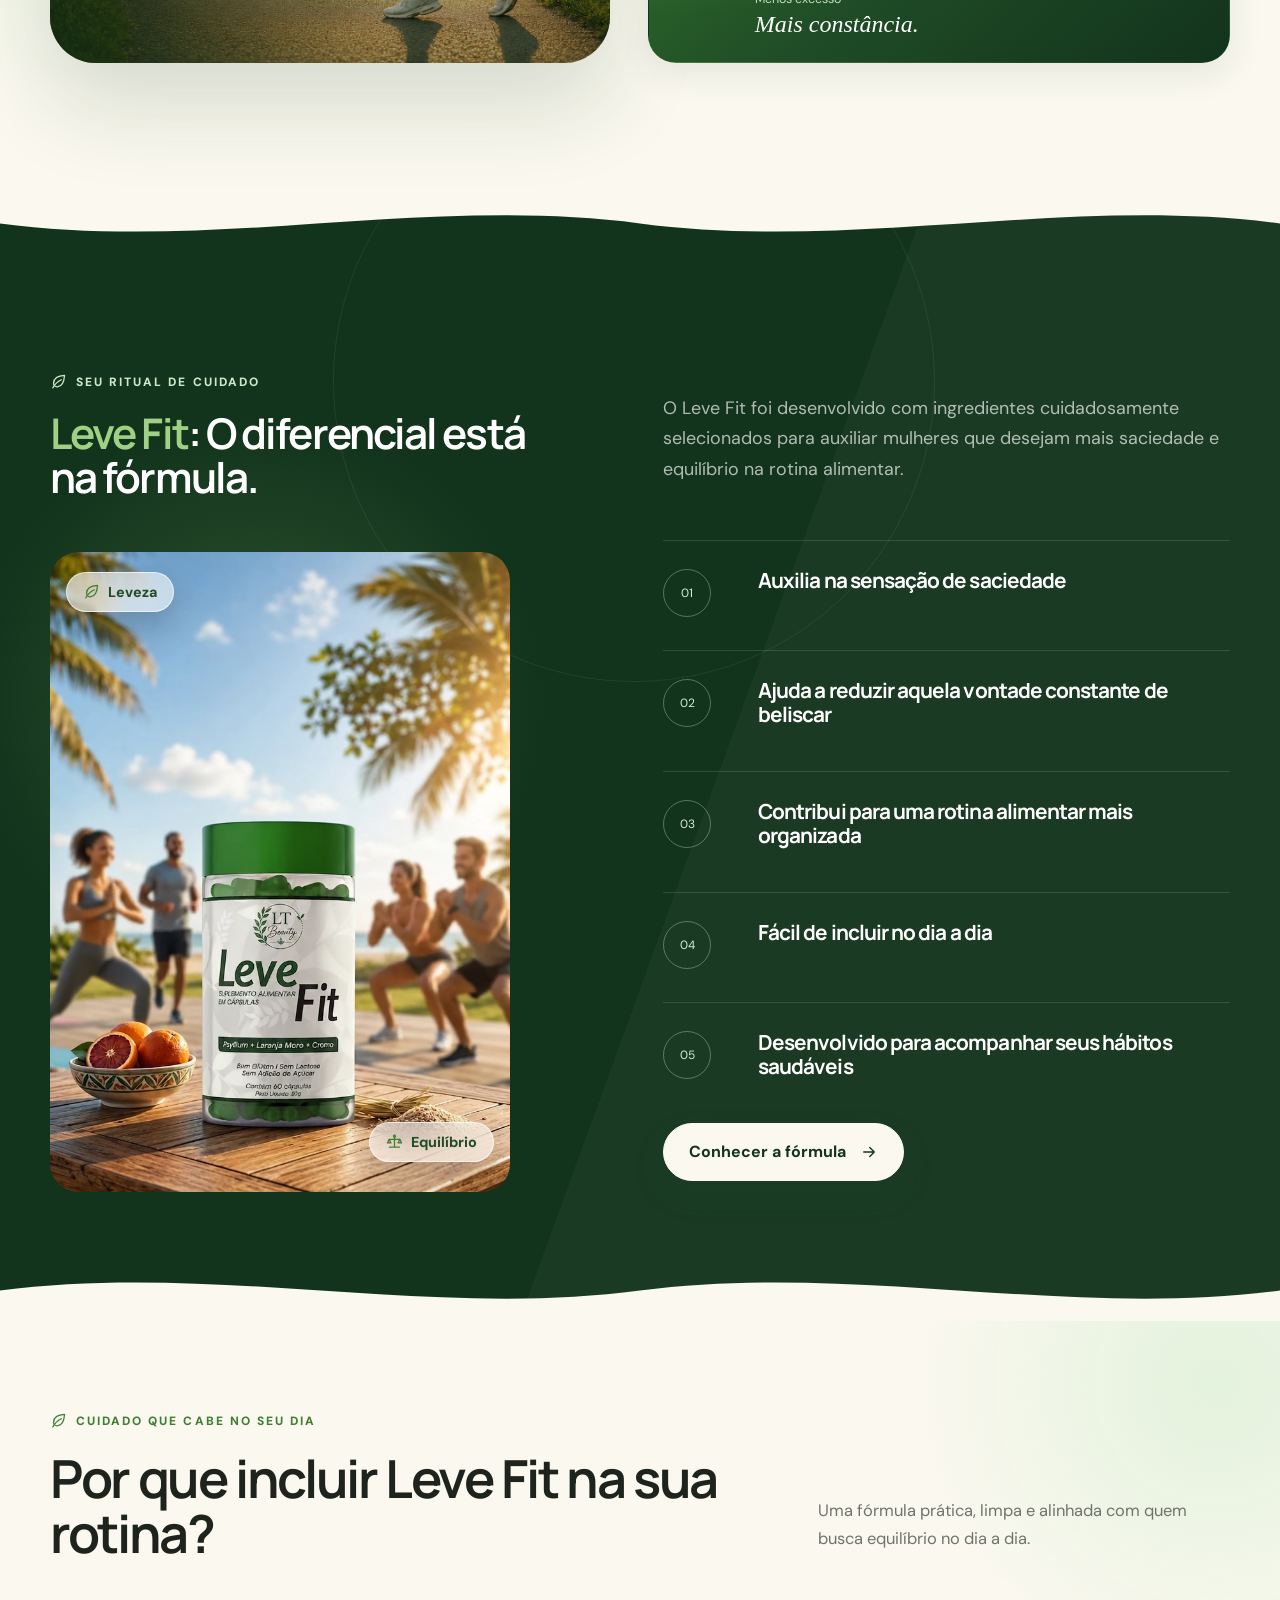
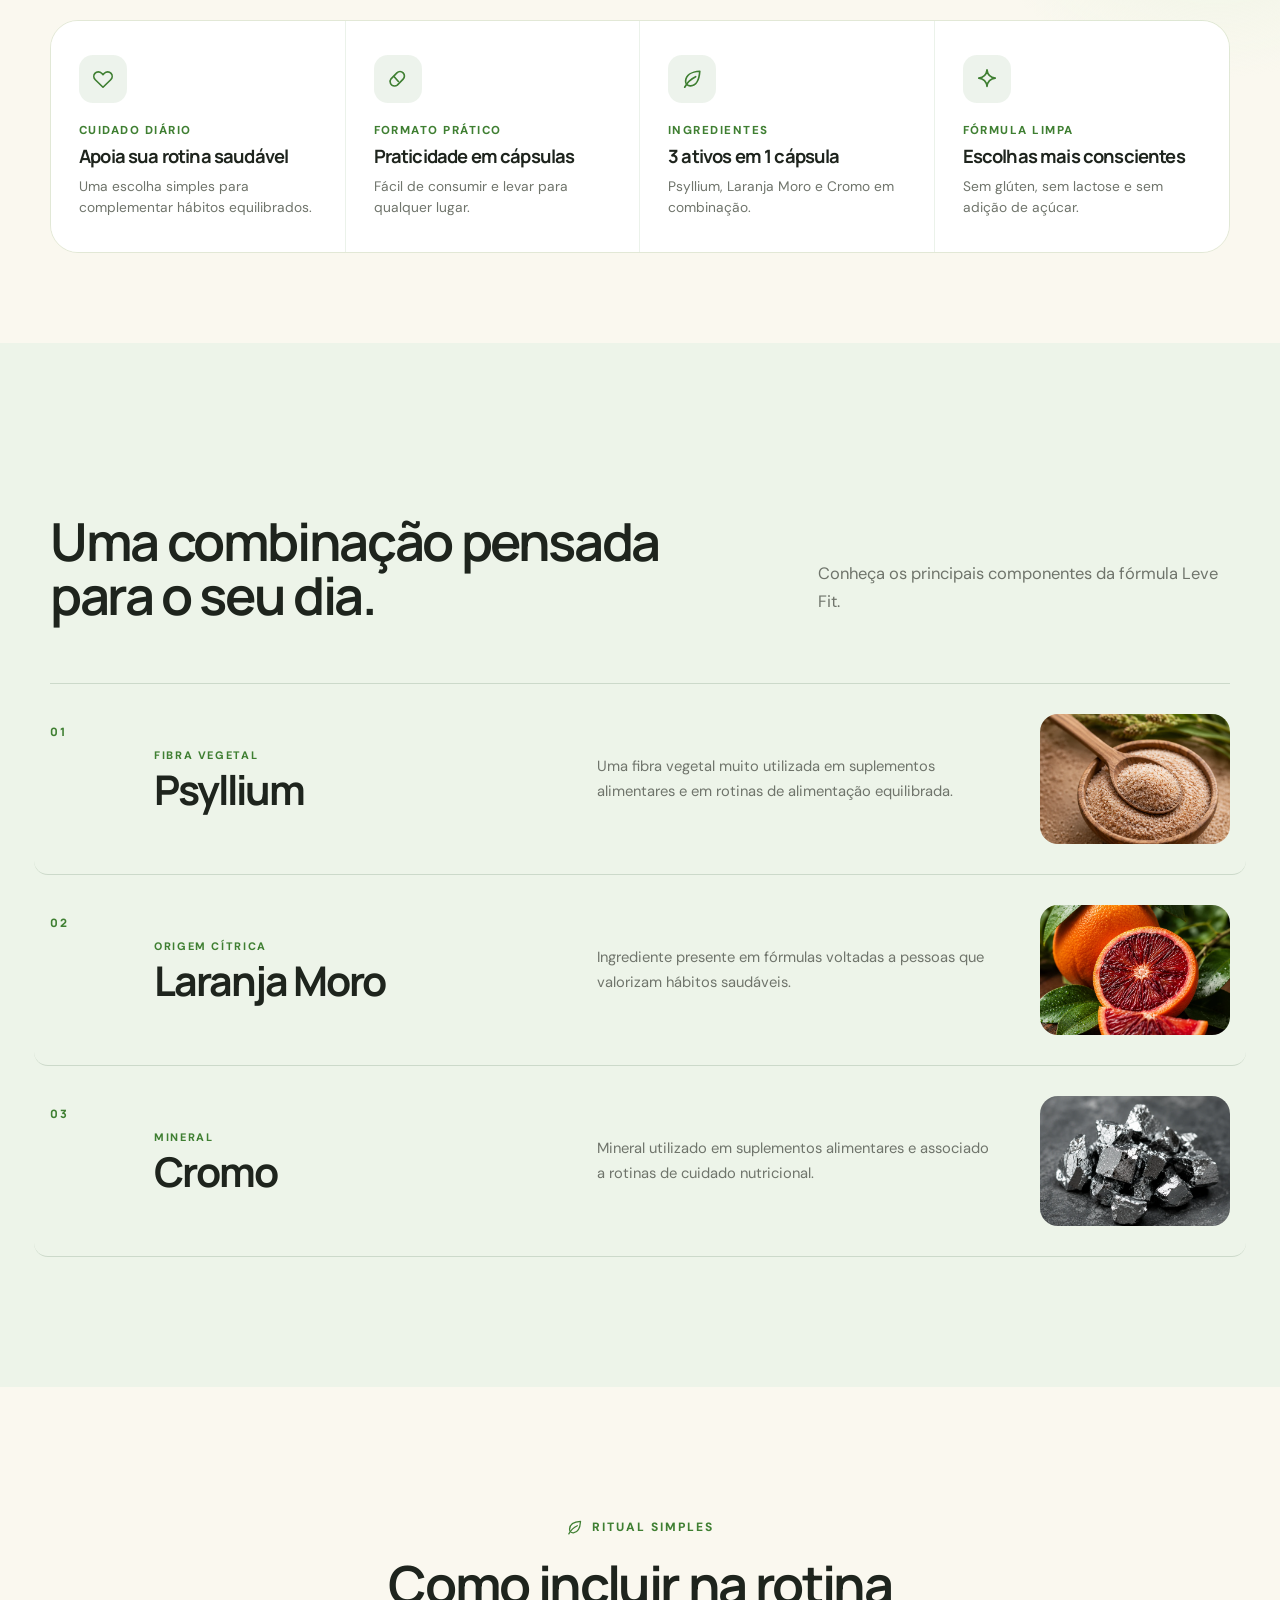
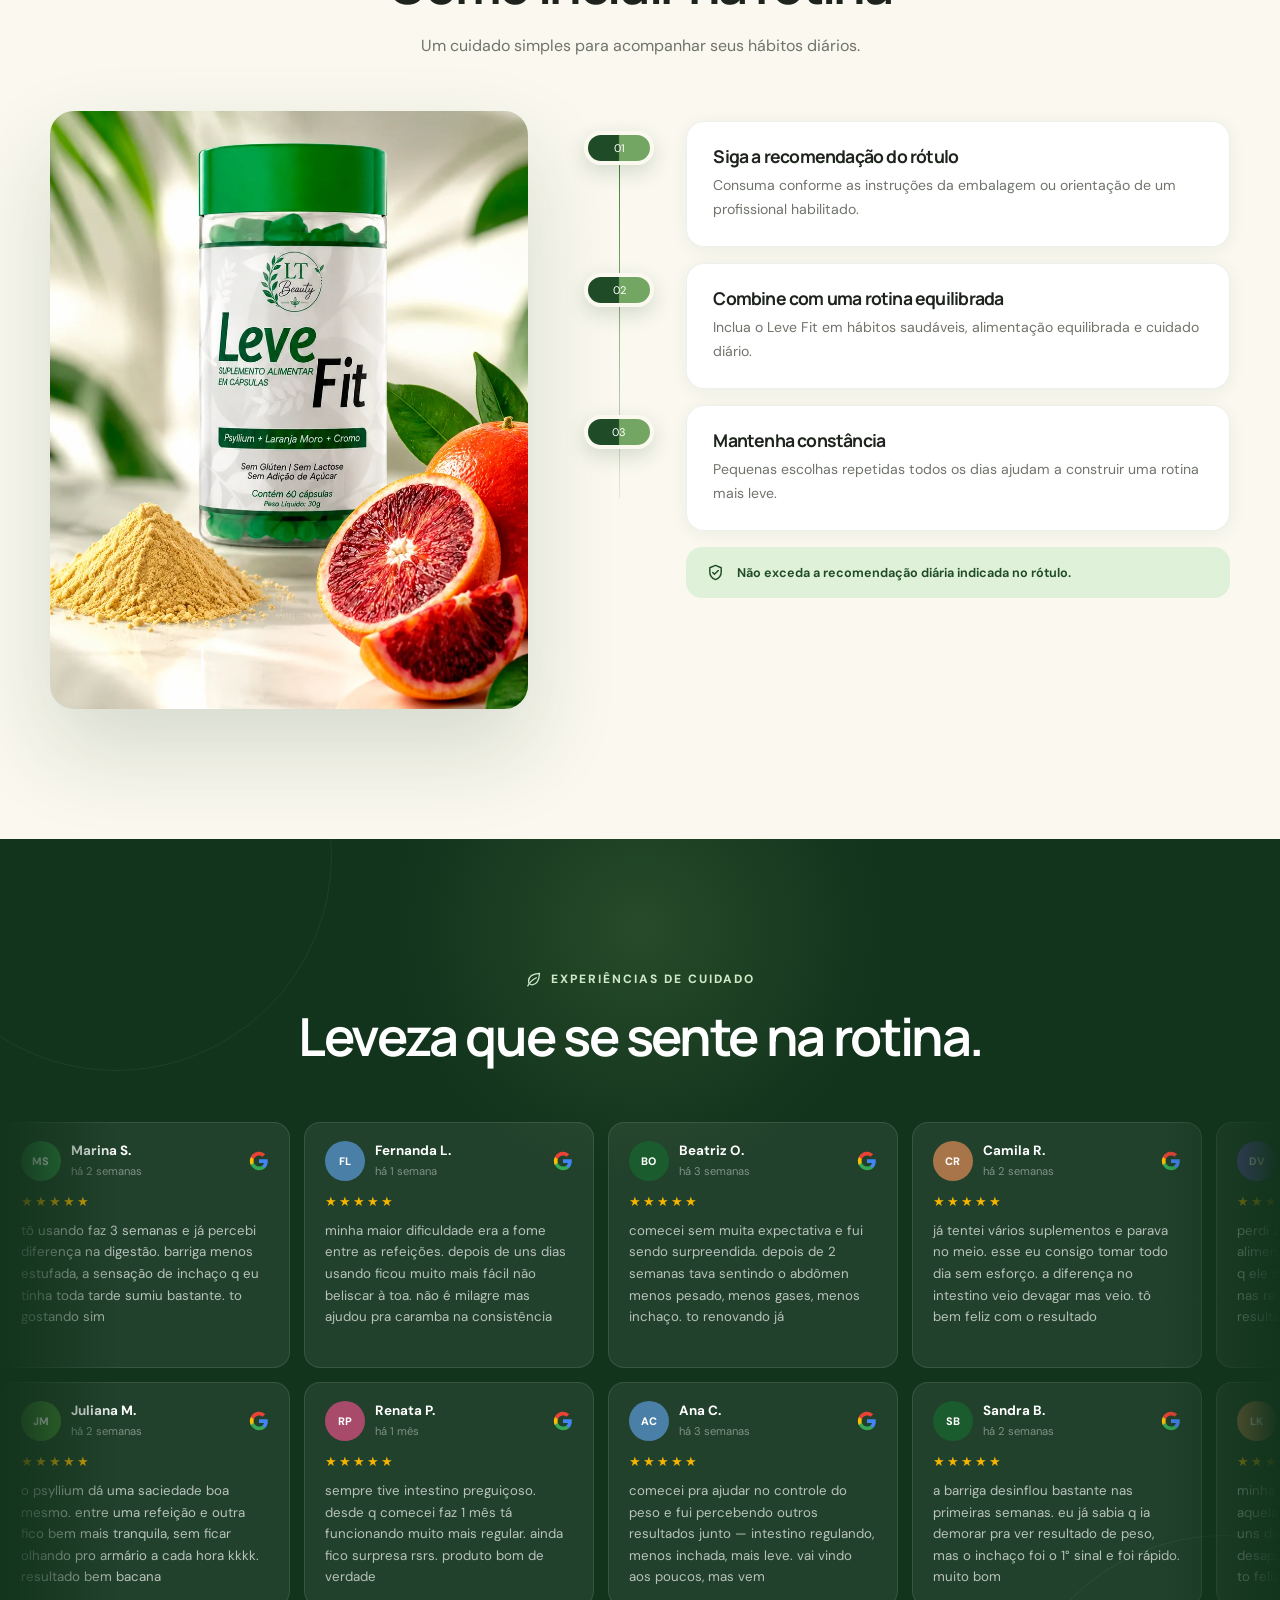
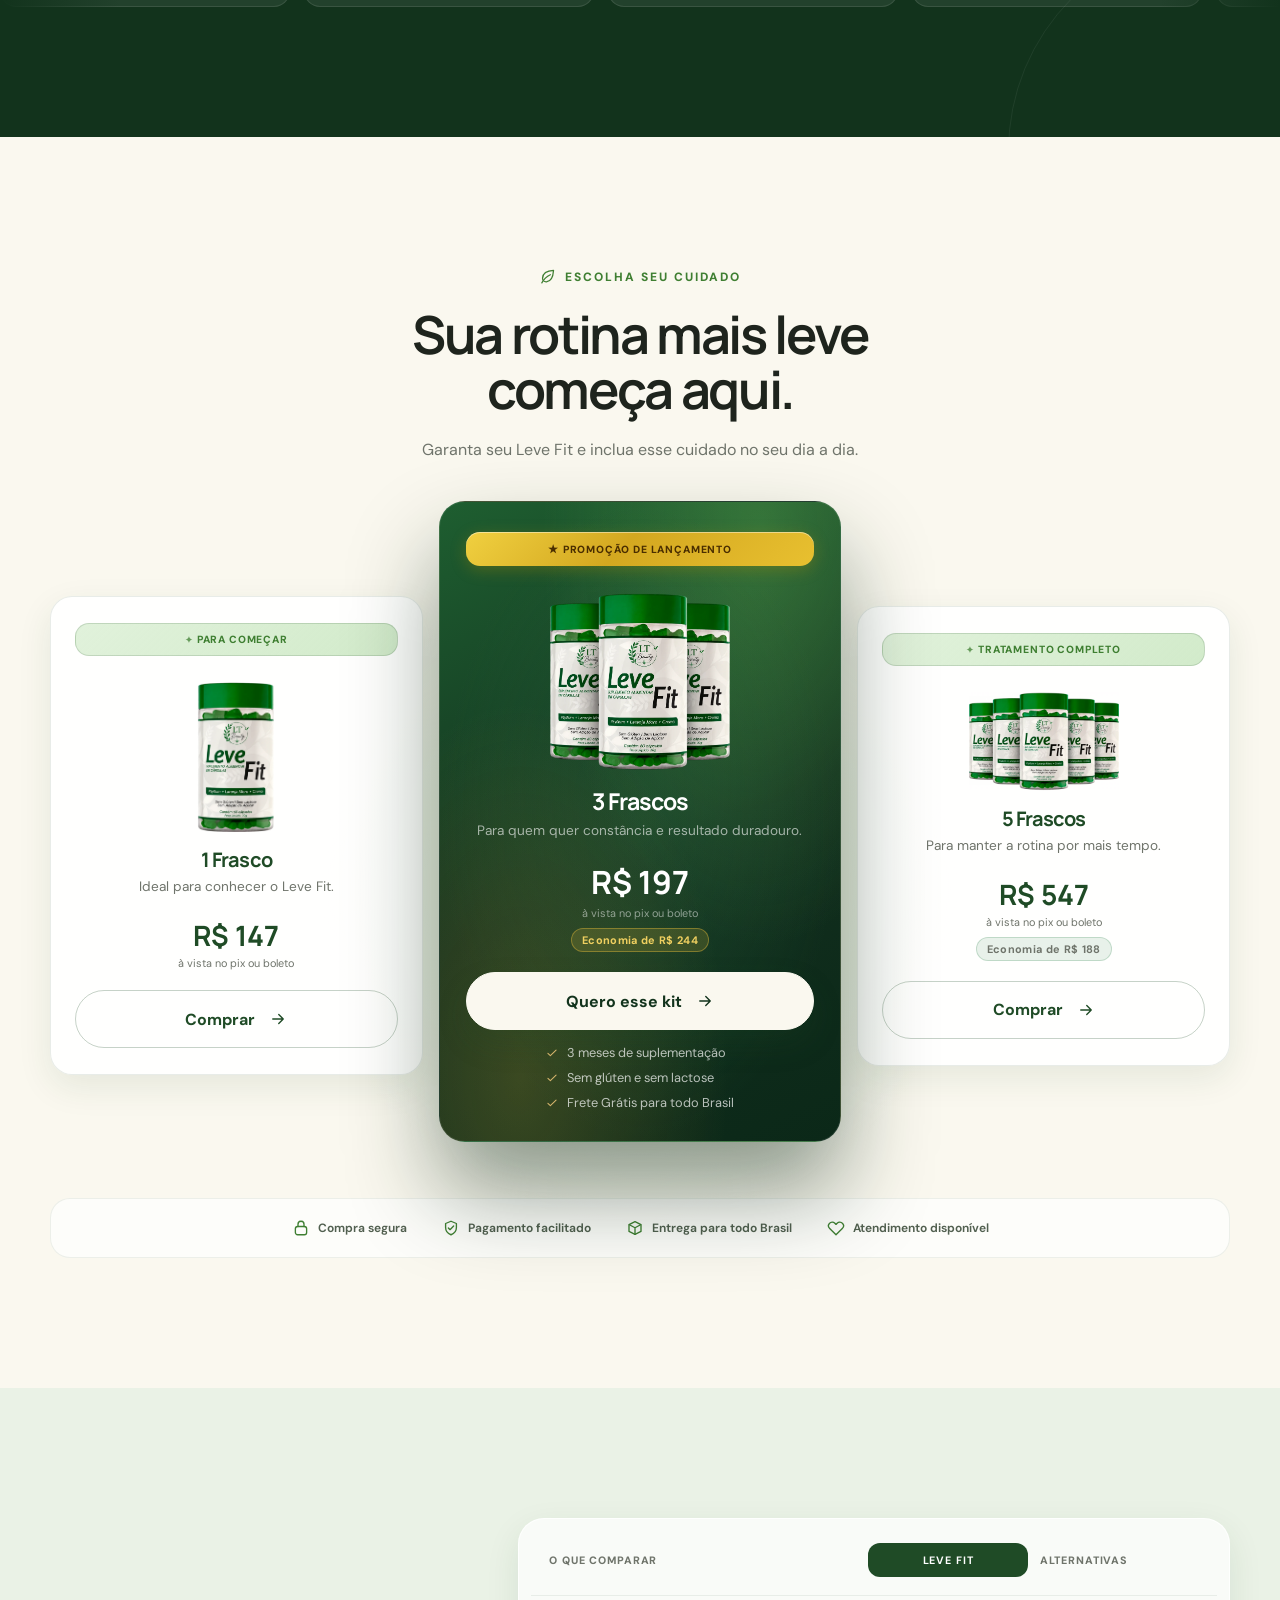
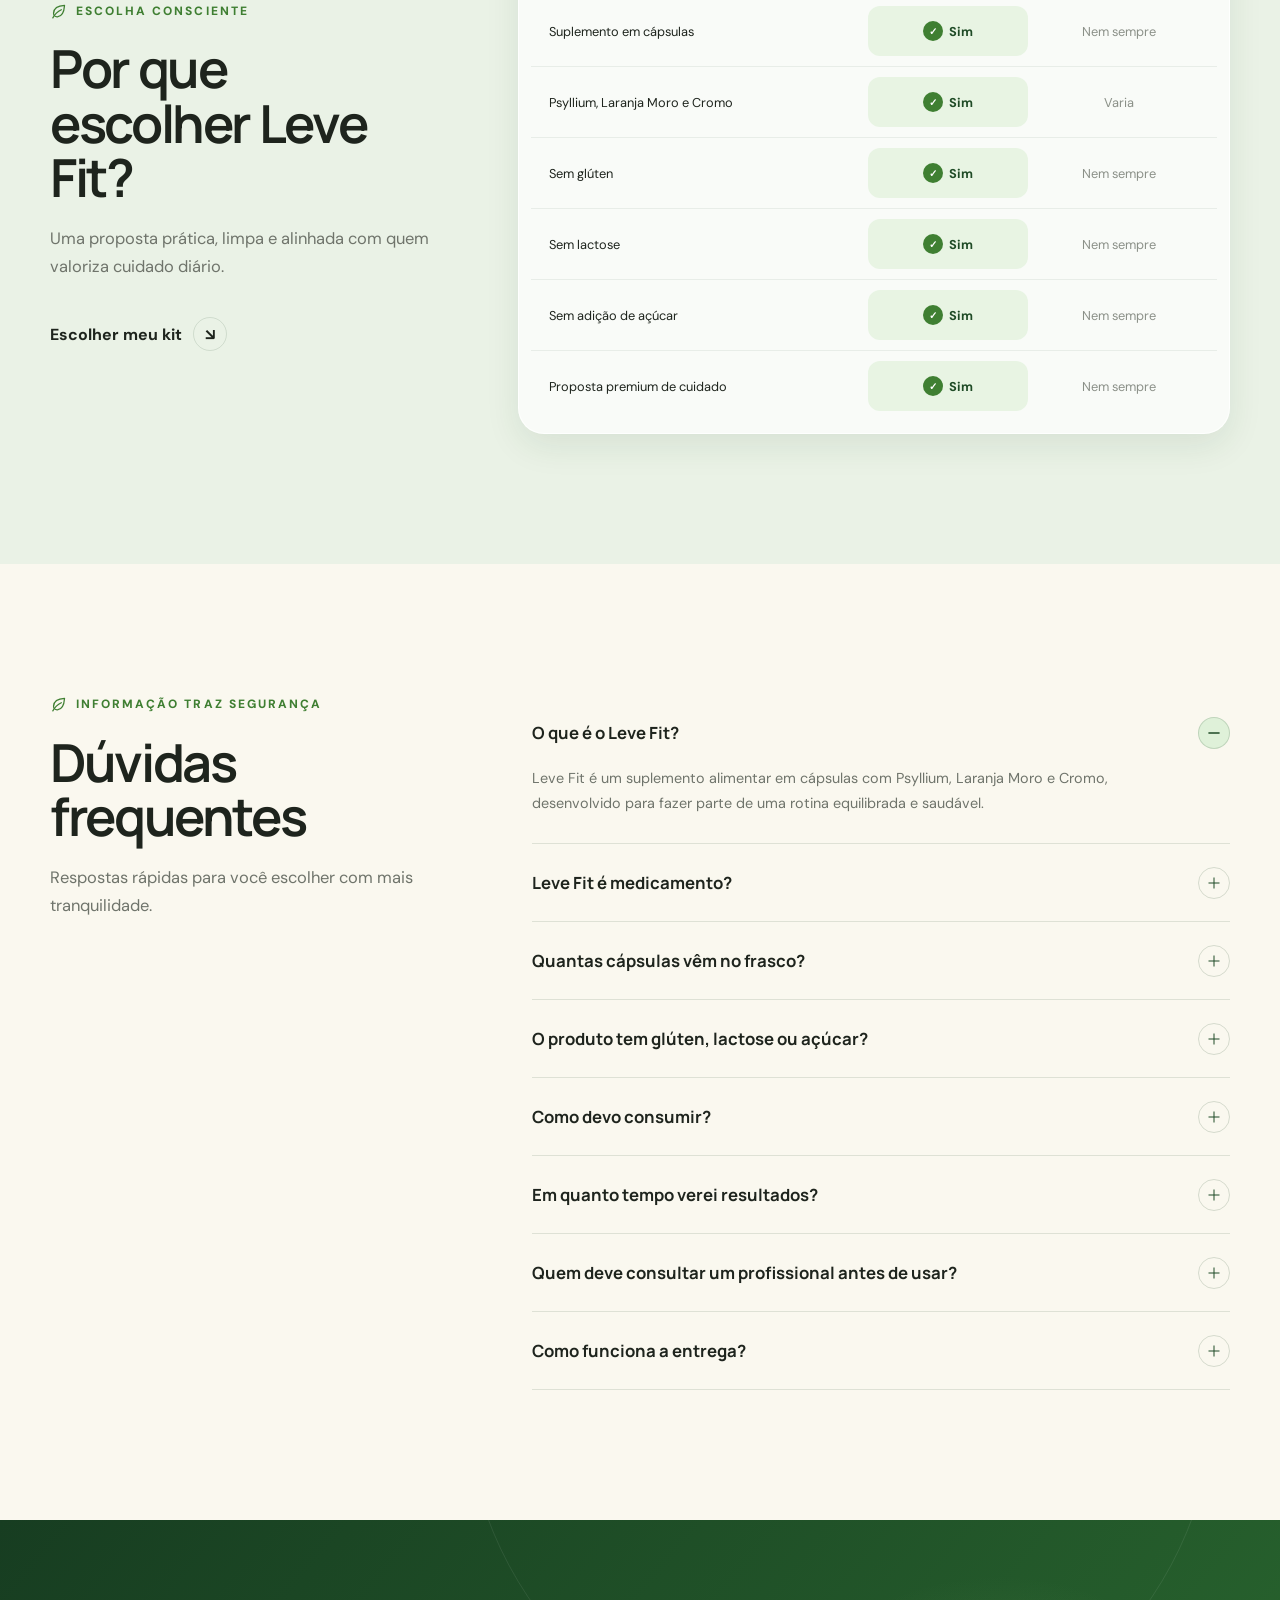
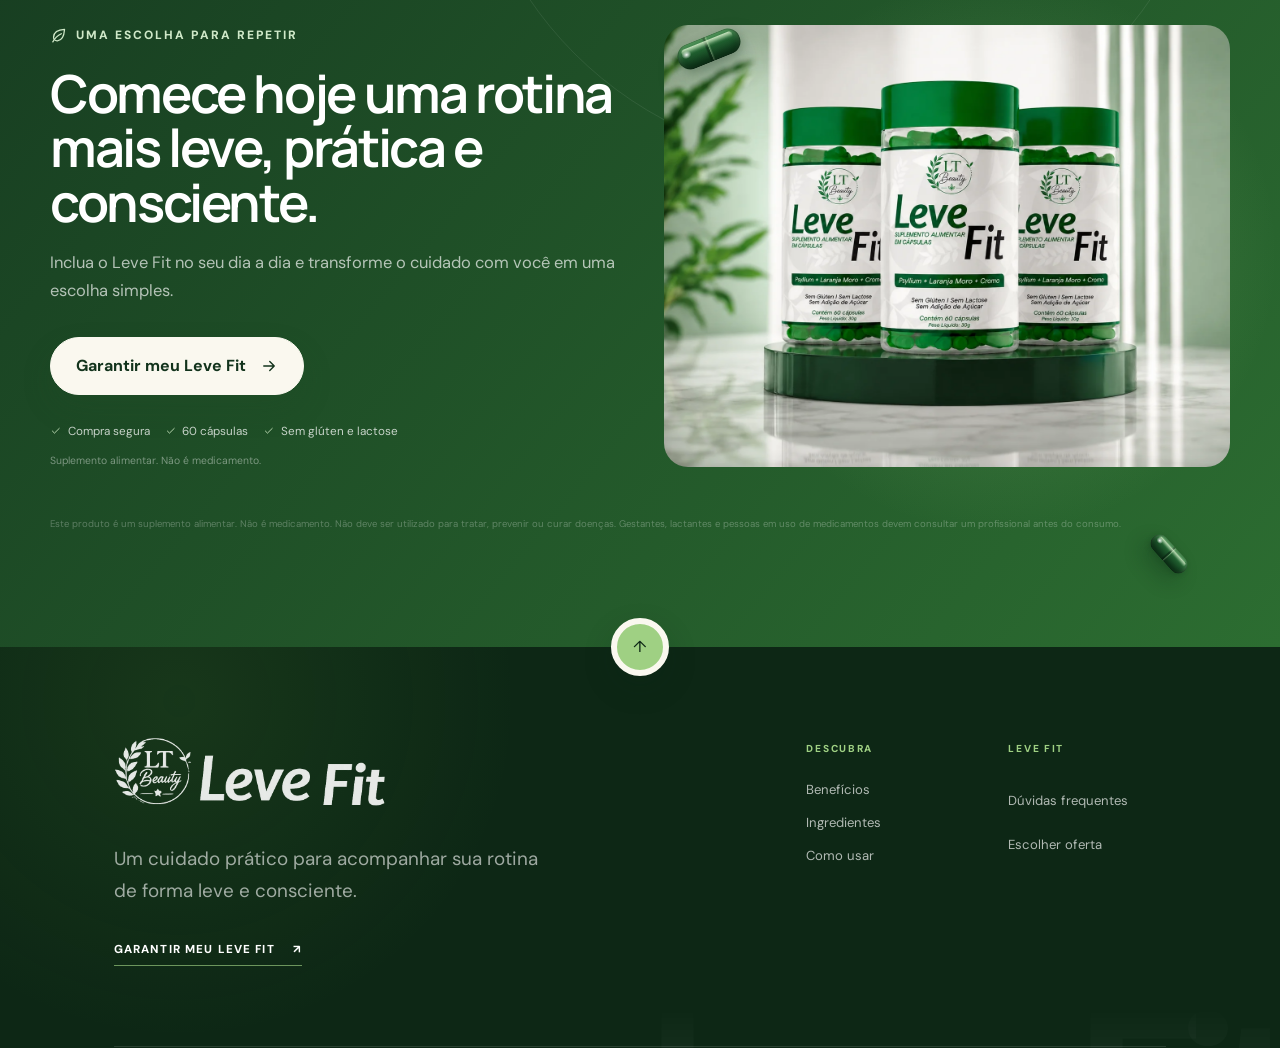
==== commit ba02e6f6: "Atualiza o selo do rodapé para o domínio novo futurabr.com O domínio da agência mudou de agenciafutu" ====
--- a/index.html
+++ b/index.html
@@ -639,7 +639,7 @@
         <p>© 2026 LT Beauty. Todos os direitos reservados.</p>
         <p class="footer__developer">
           Desenvolvido por
-          <a class="footer__developer-link" href="https://agenciafuturadesign.com" target="_blank" rel="noopener noreferrer" aria-label="Visitar o site da Agência Futura Design">
+          <a class="footer__developer-link" href="https://futurabr.com" target="_blank" rel="noopener noreferrer" aria-label="Visitar o site da Agência Futura Design">
             <img src="./assets/logop.webp" alt="Futura Design" width="768" height="100" loading="lazy" decoding="async" />
           </a>
         </p>
